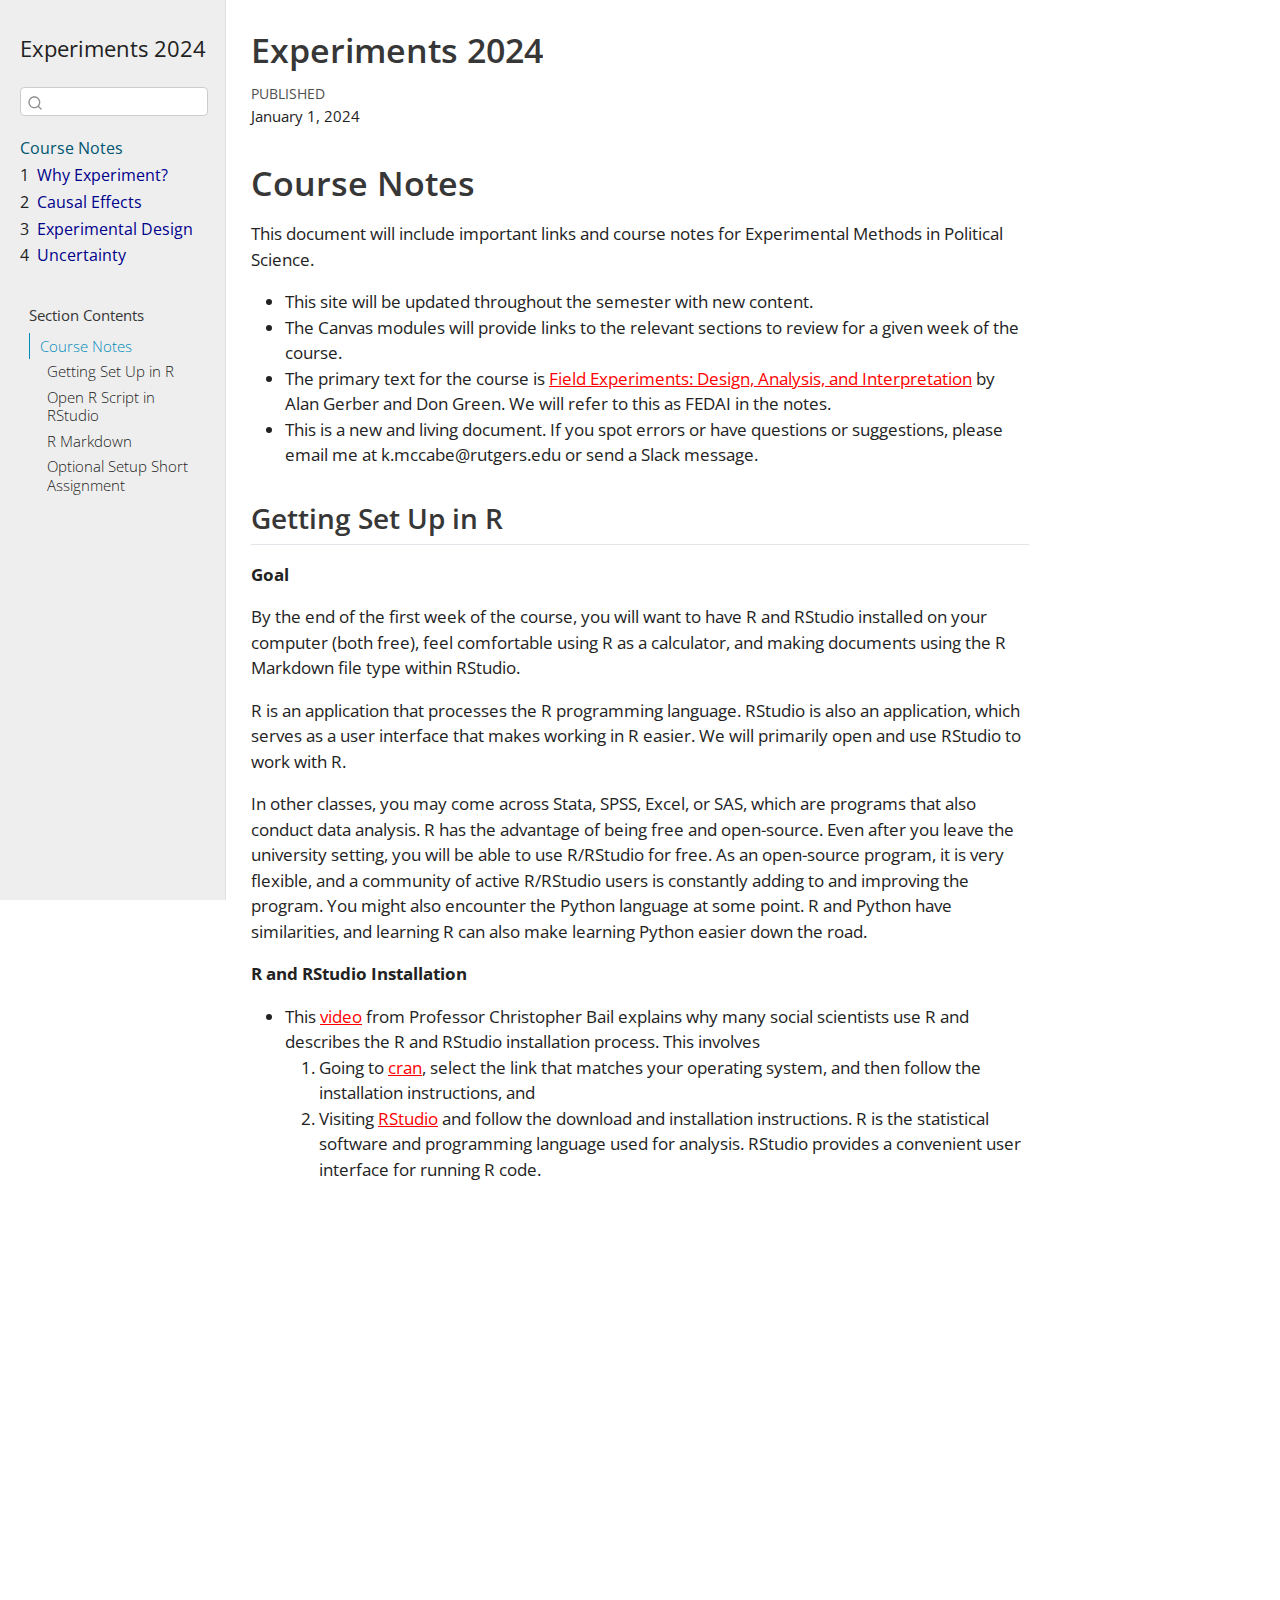
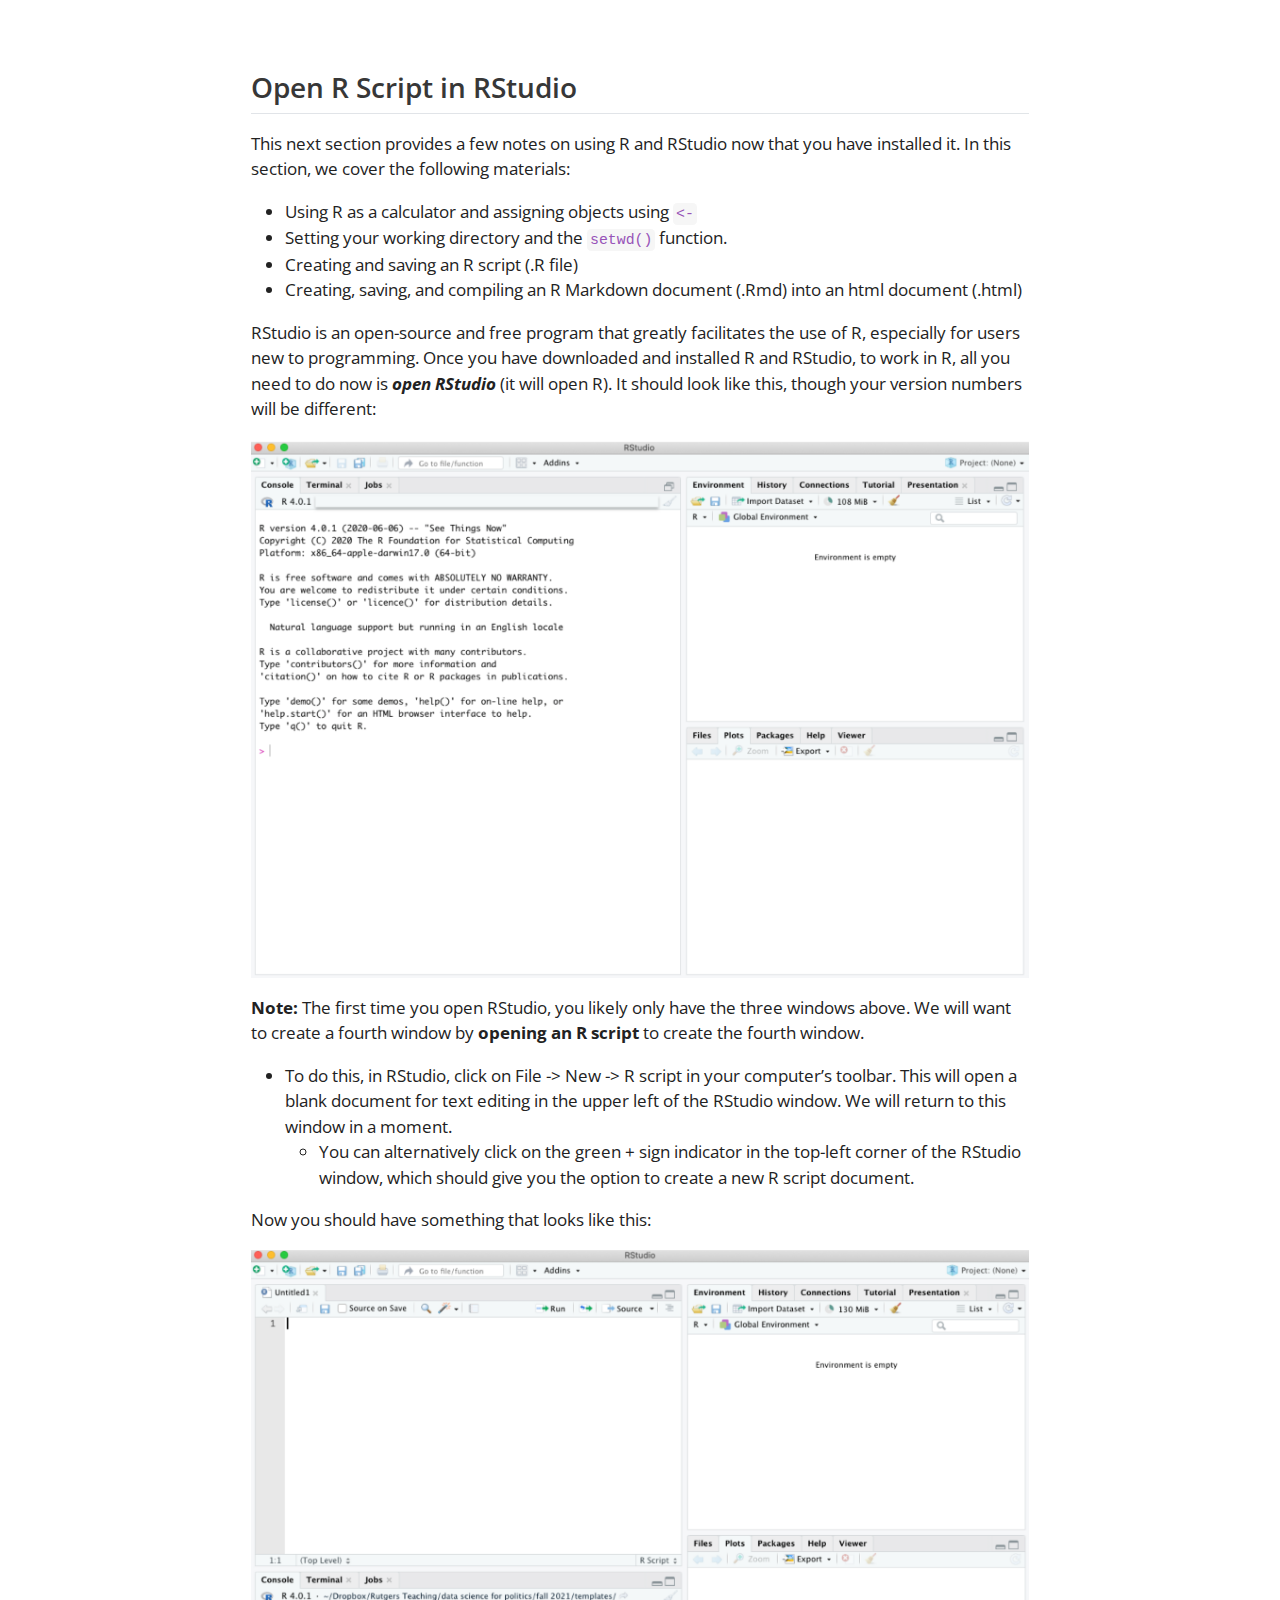
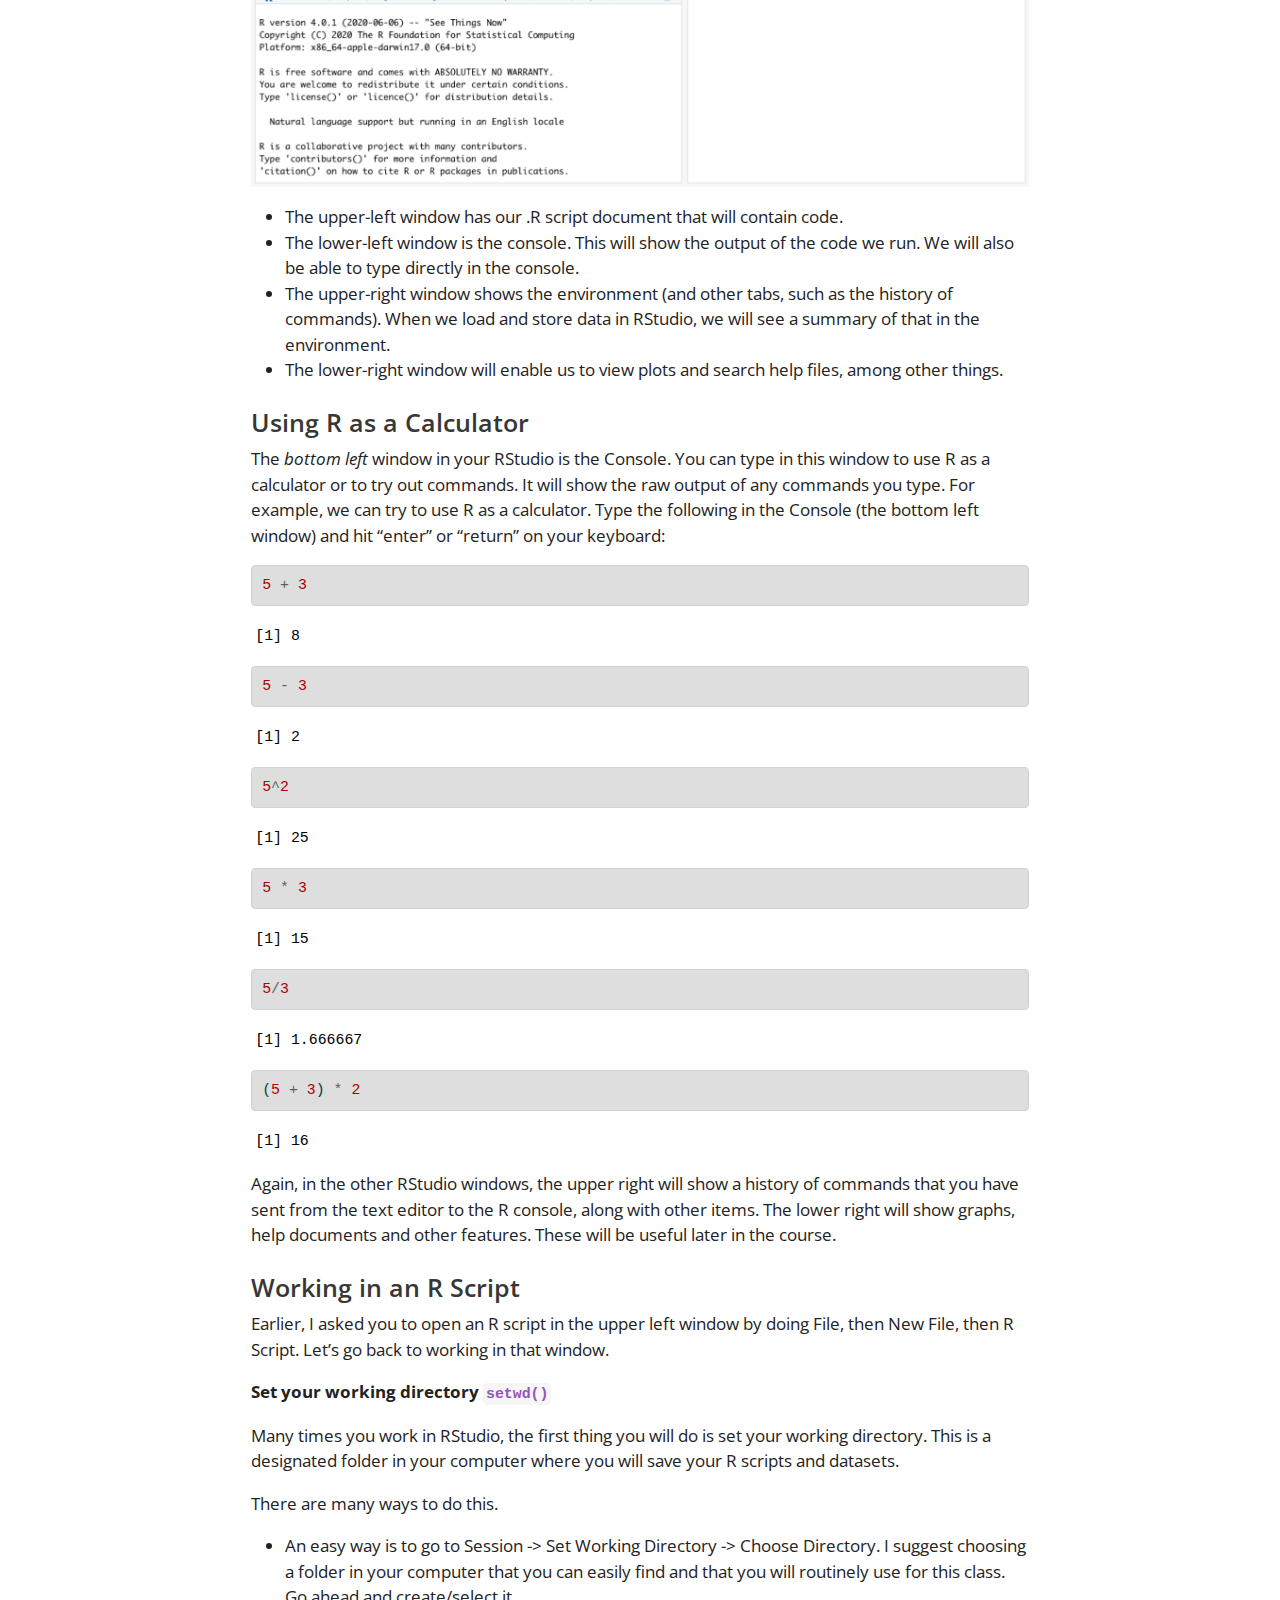
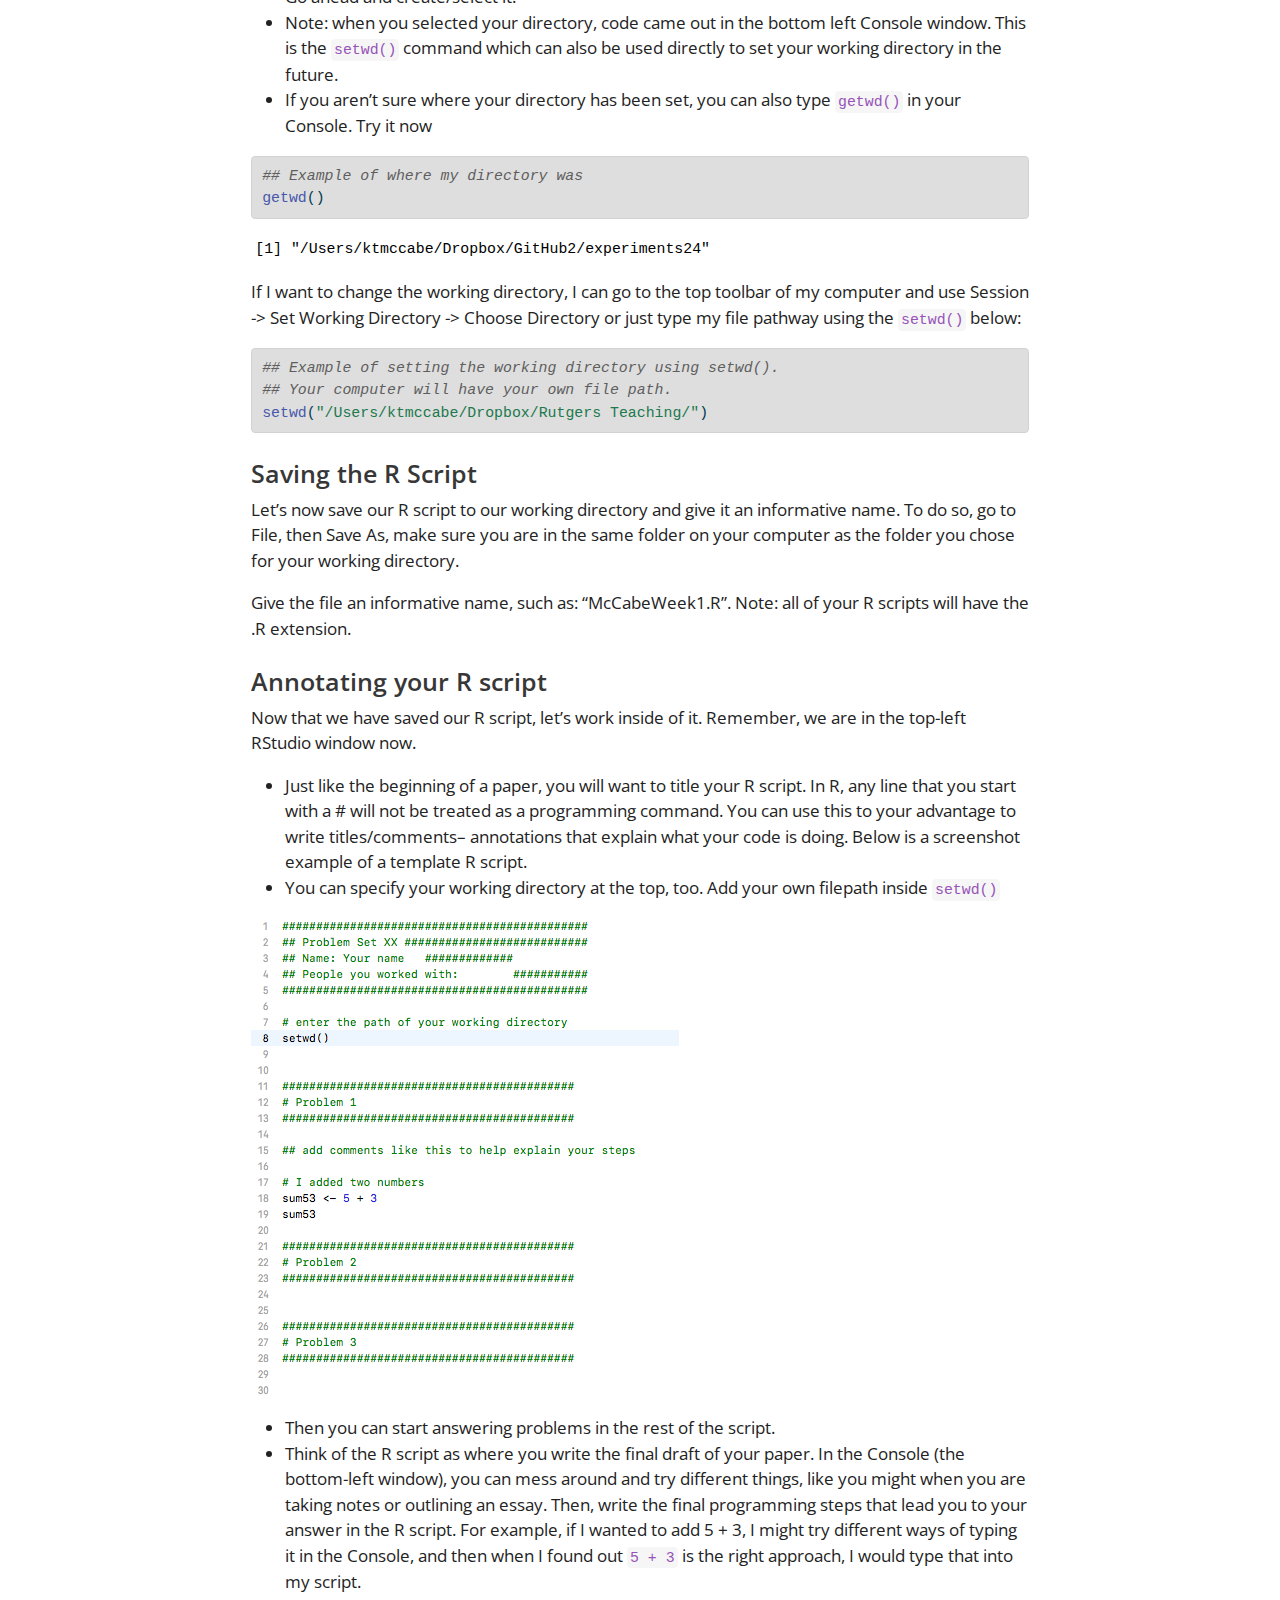
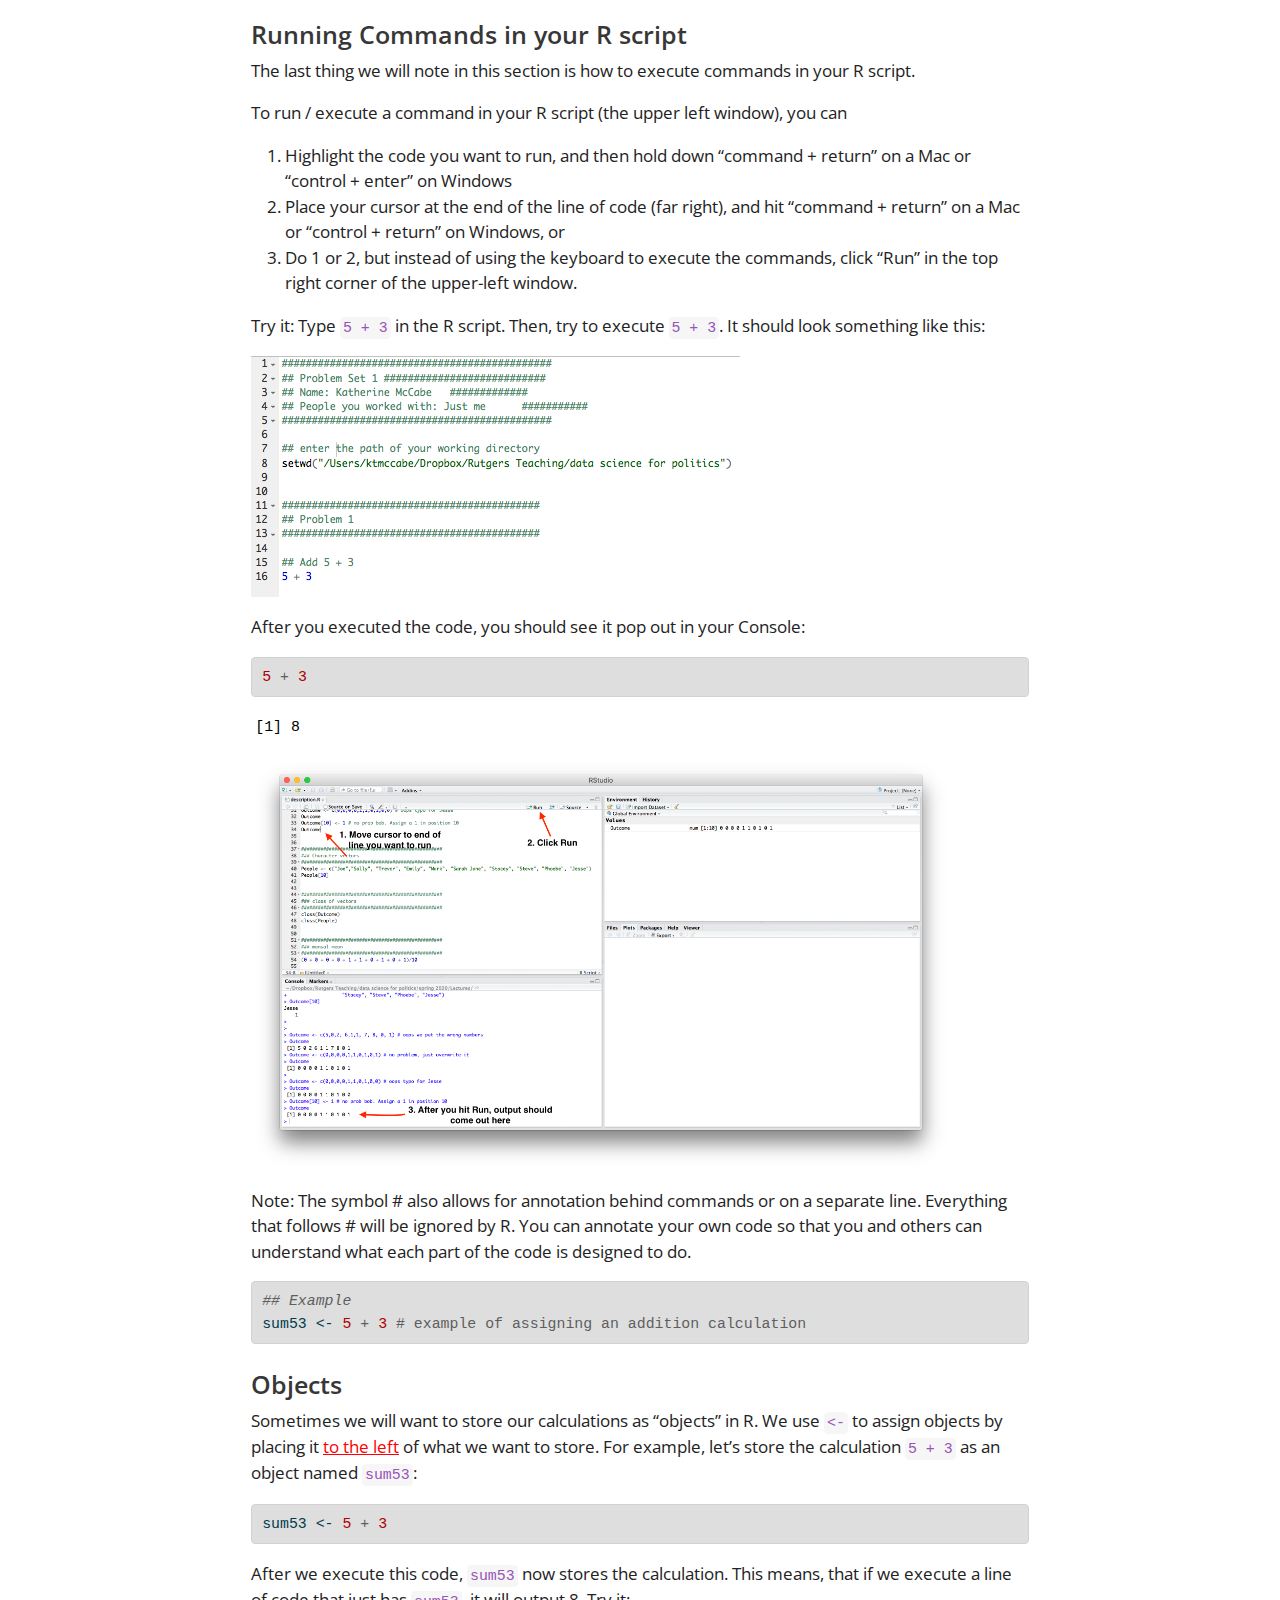
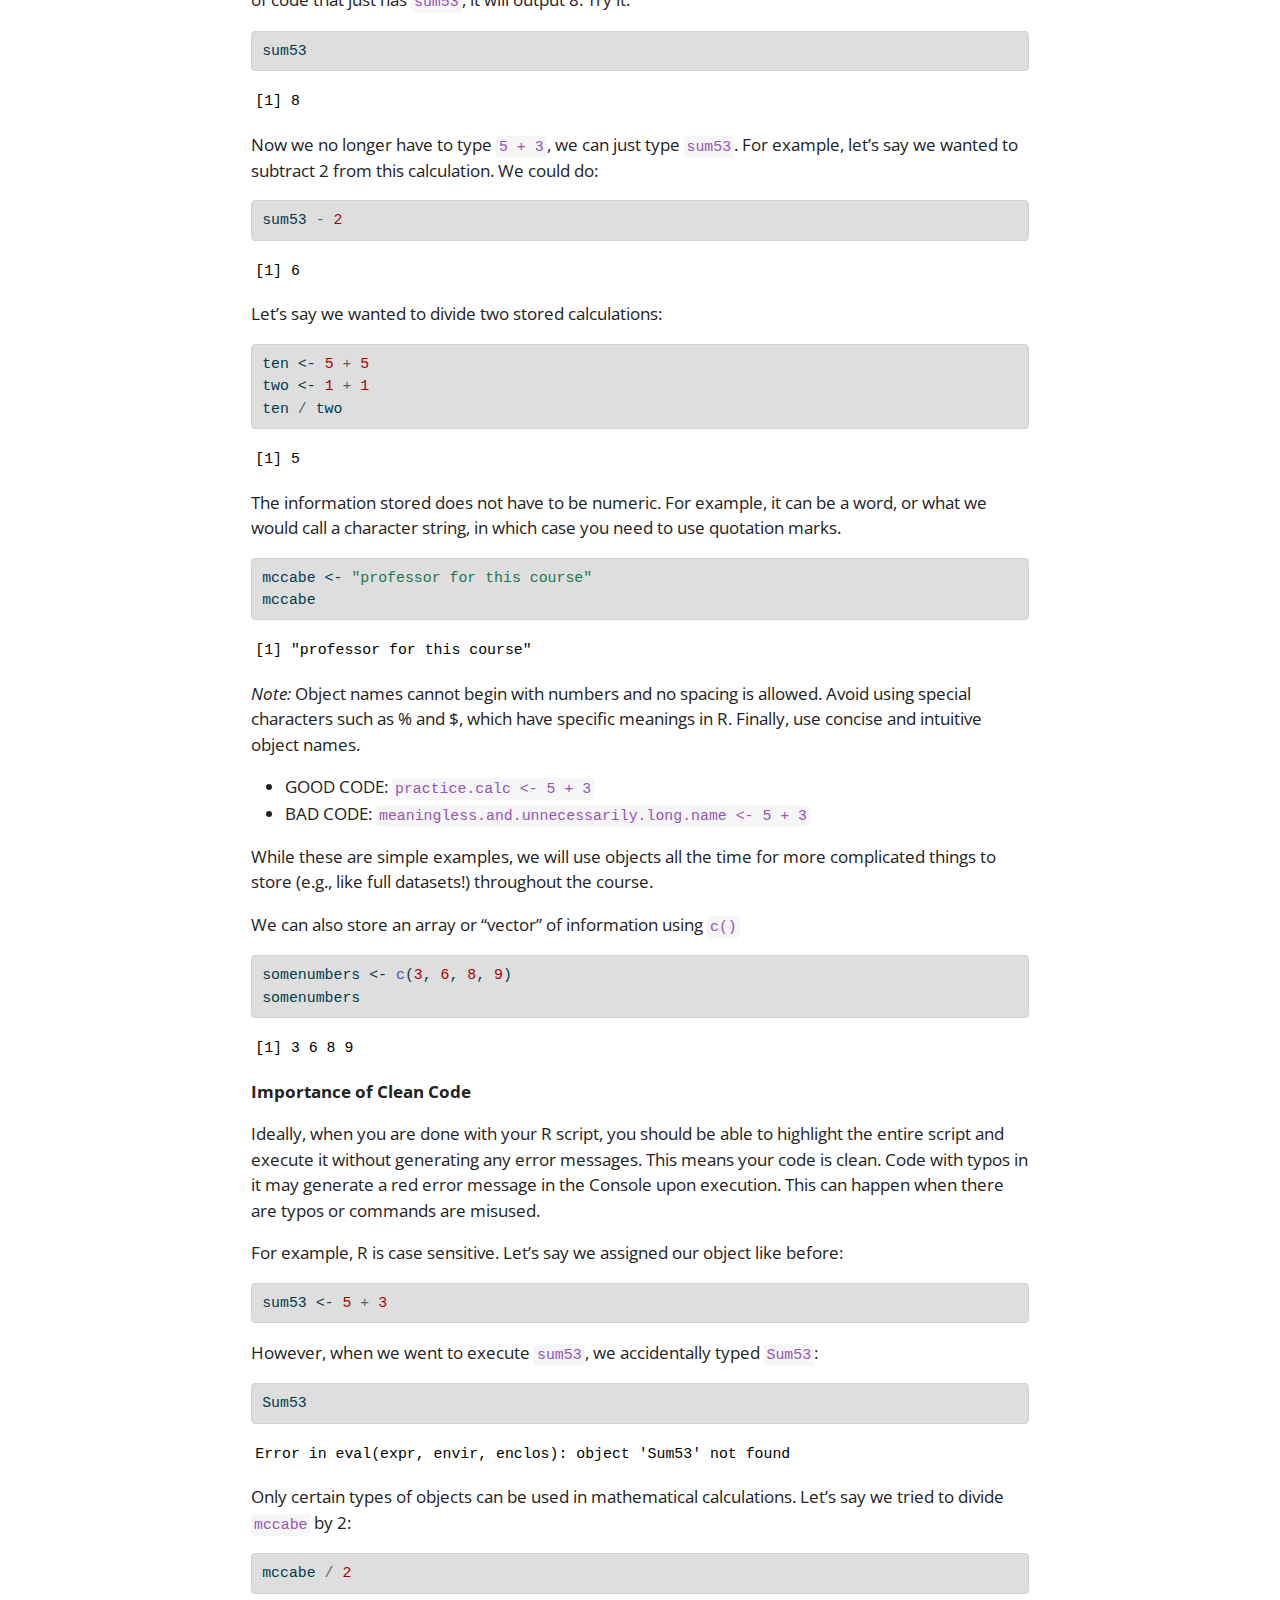
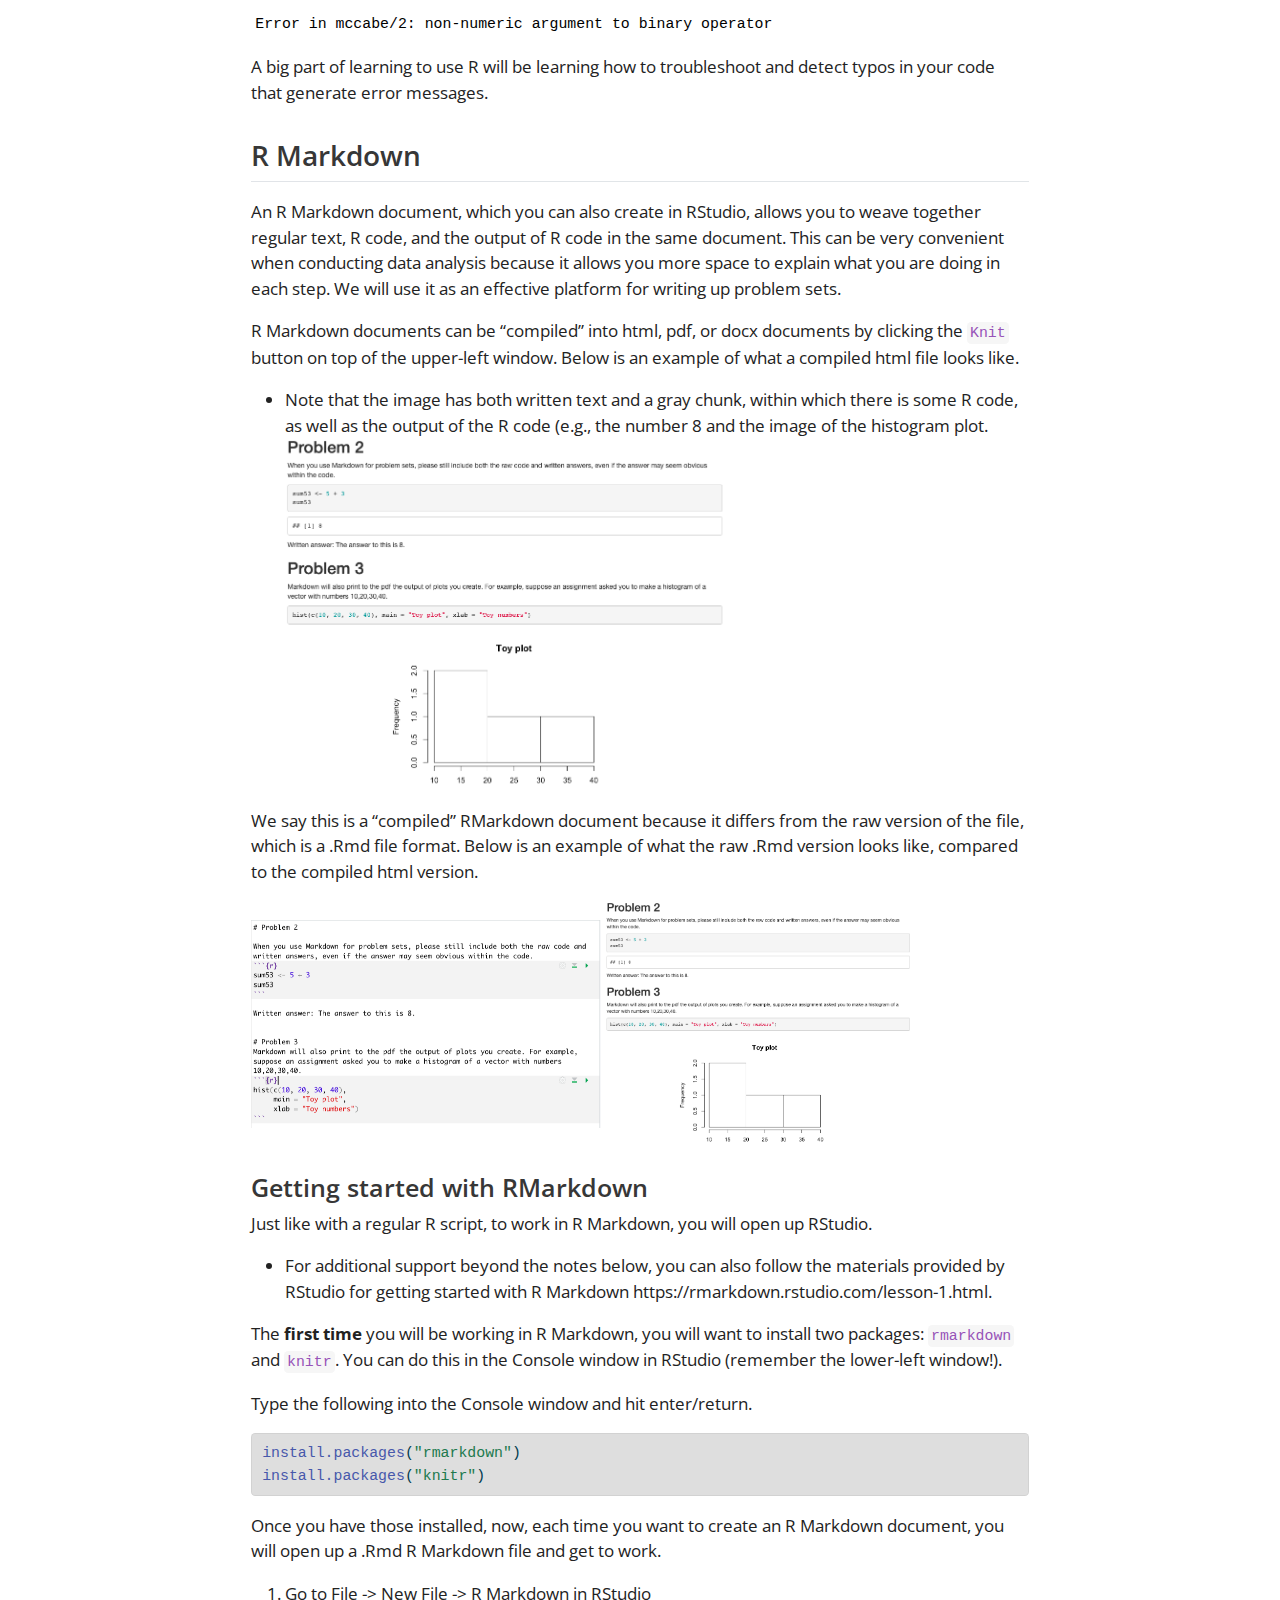
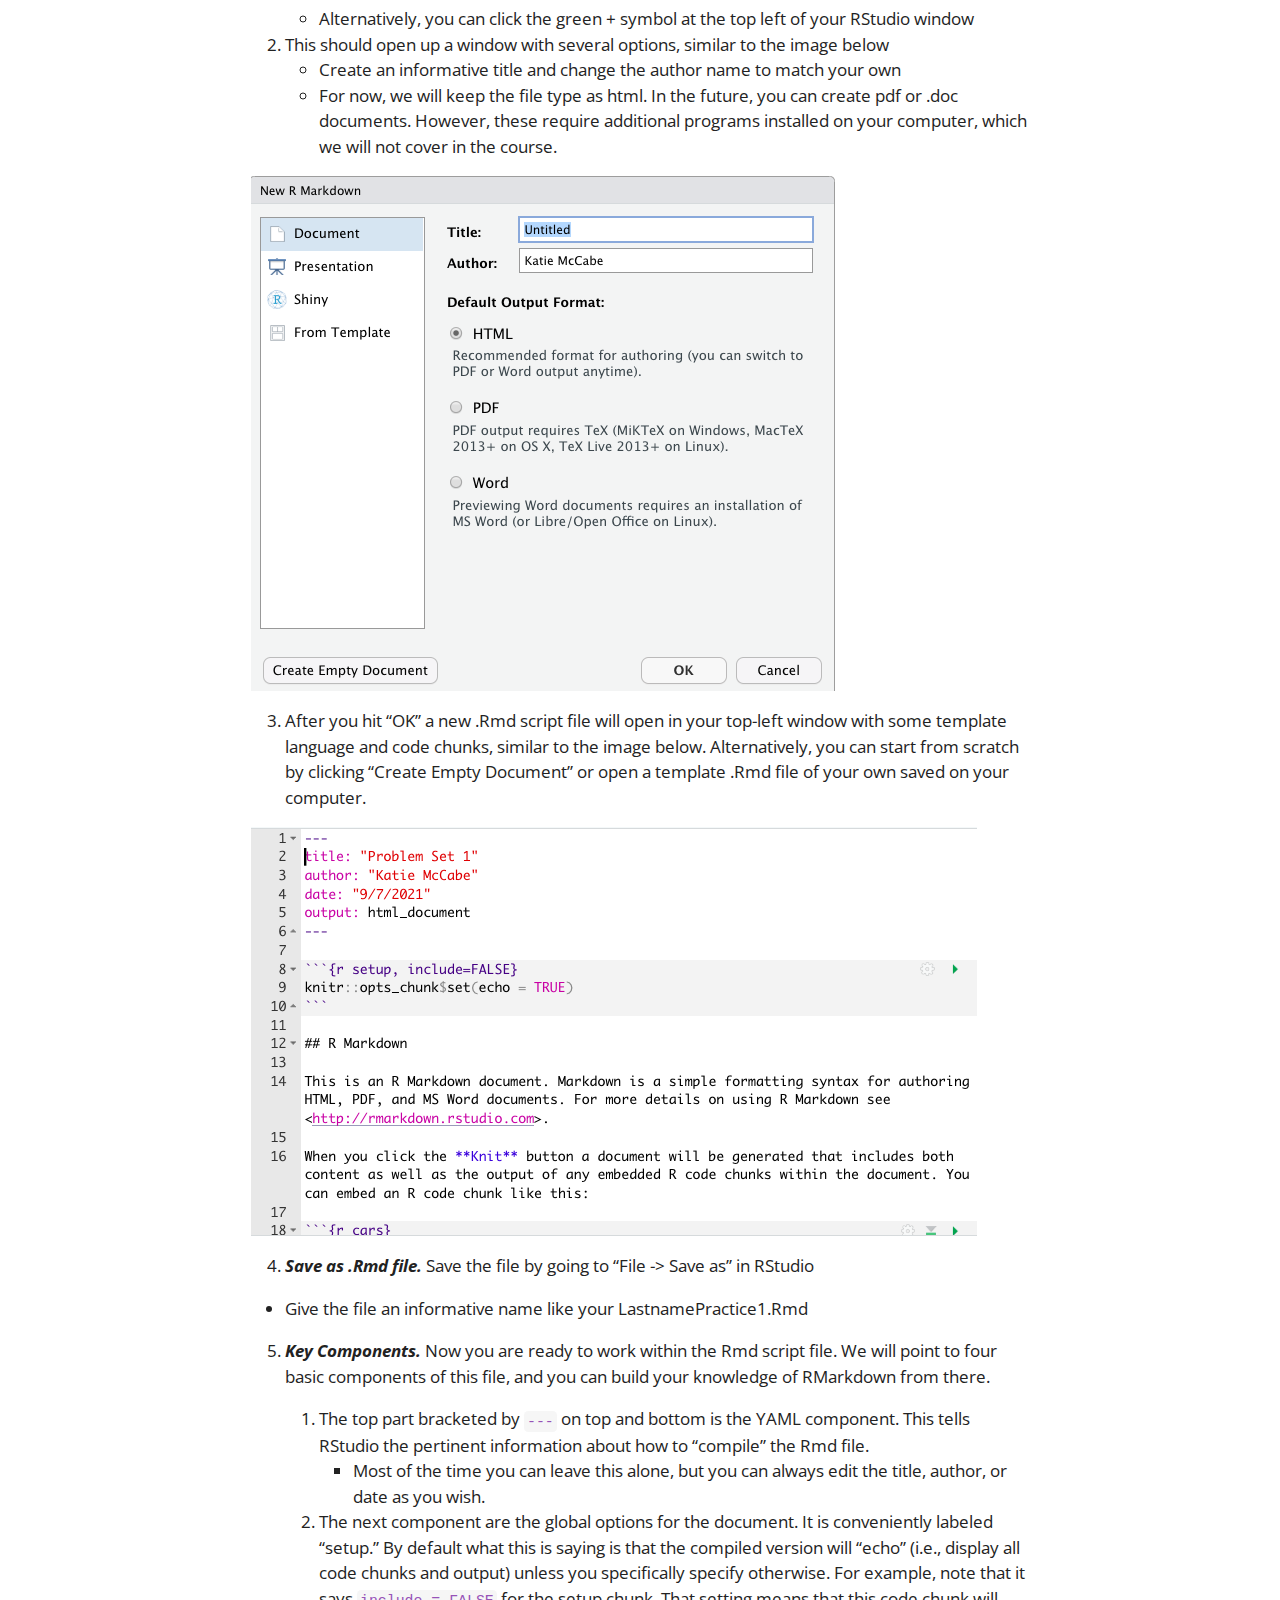
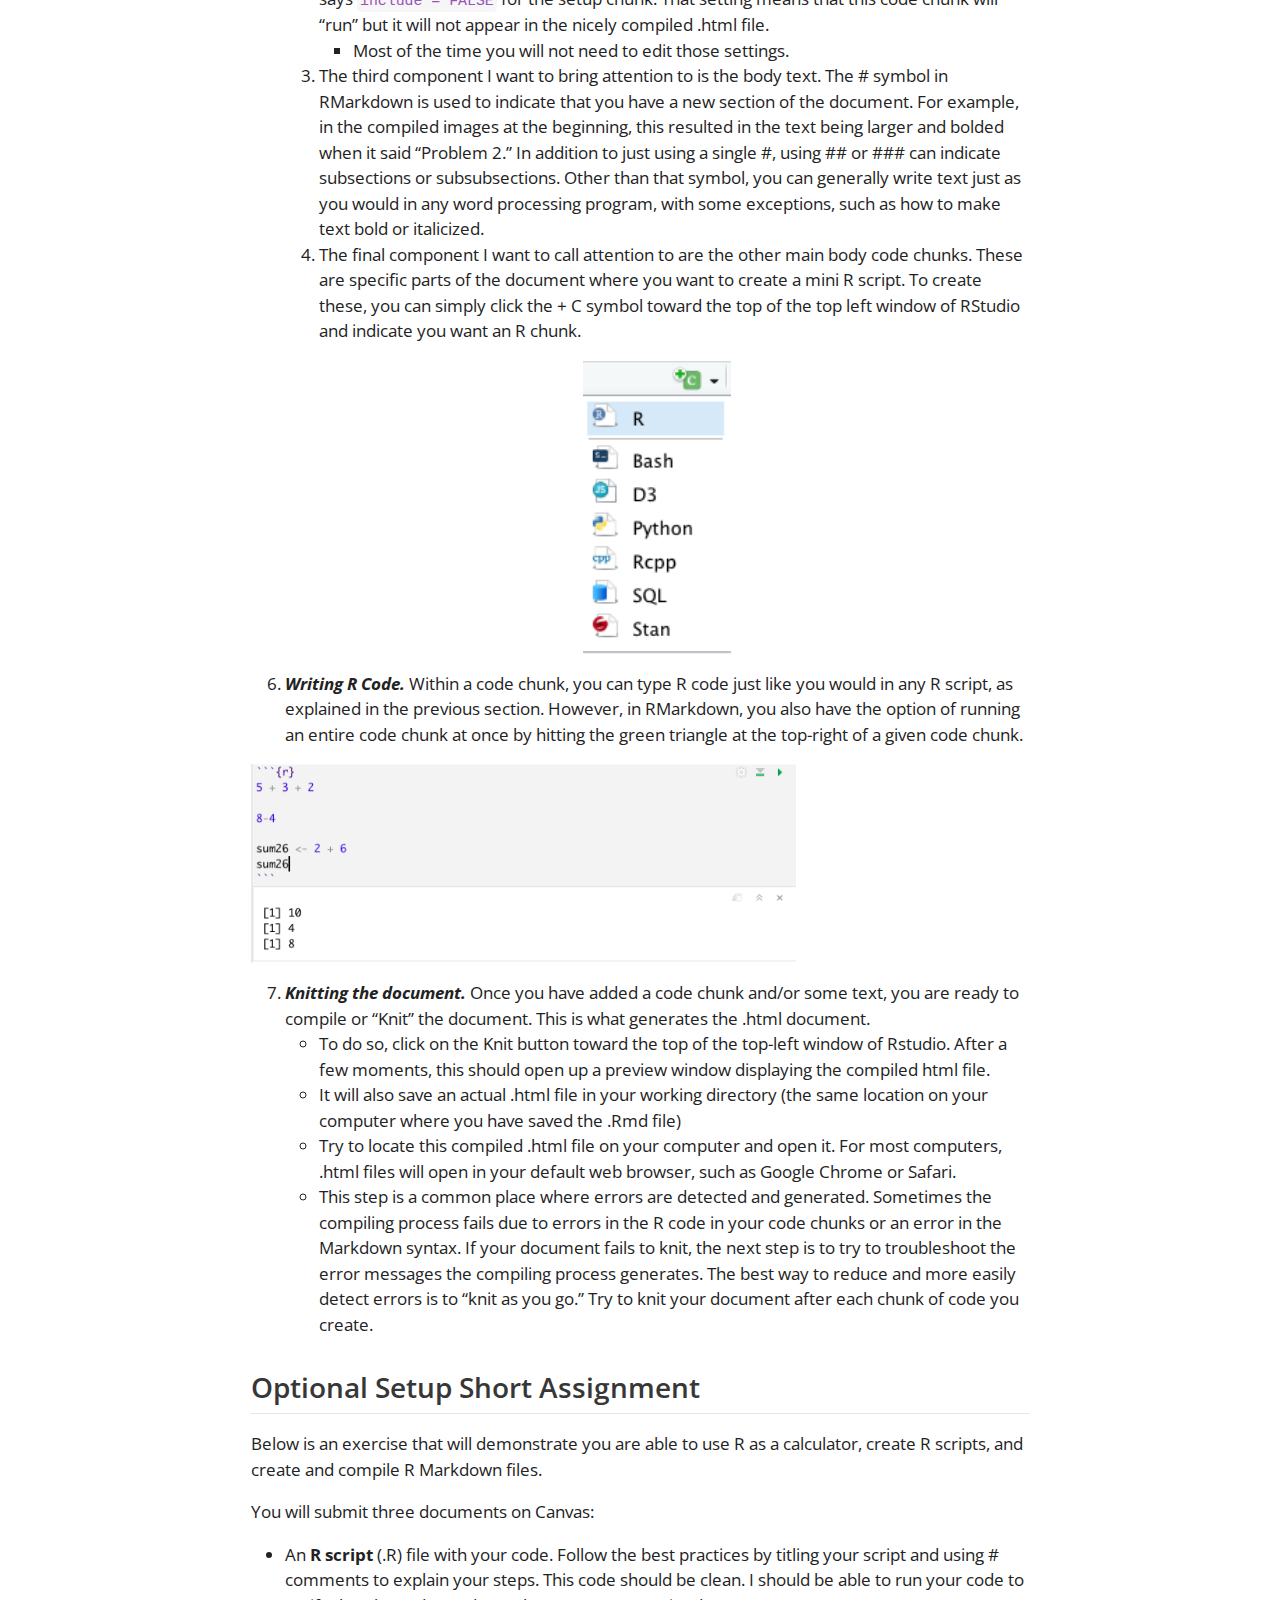
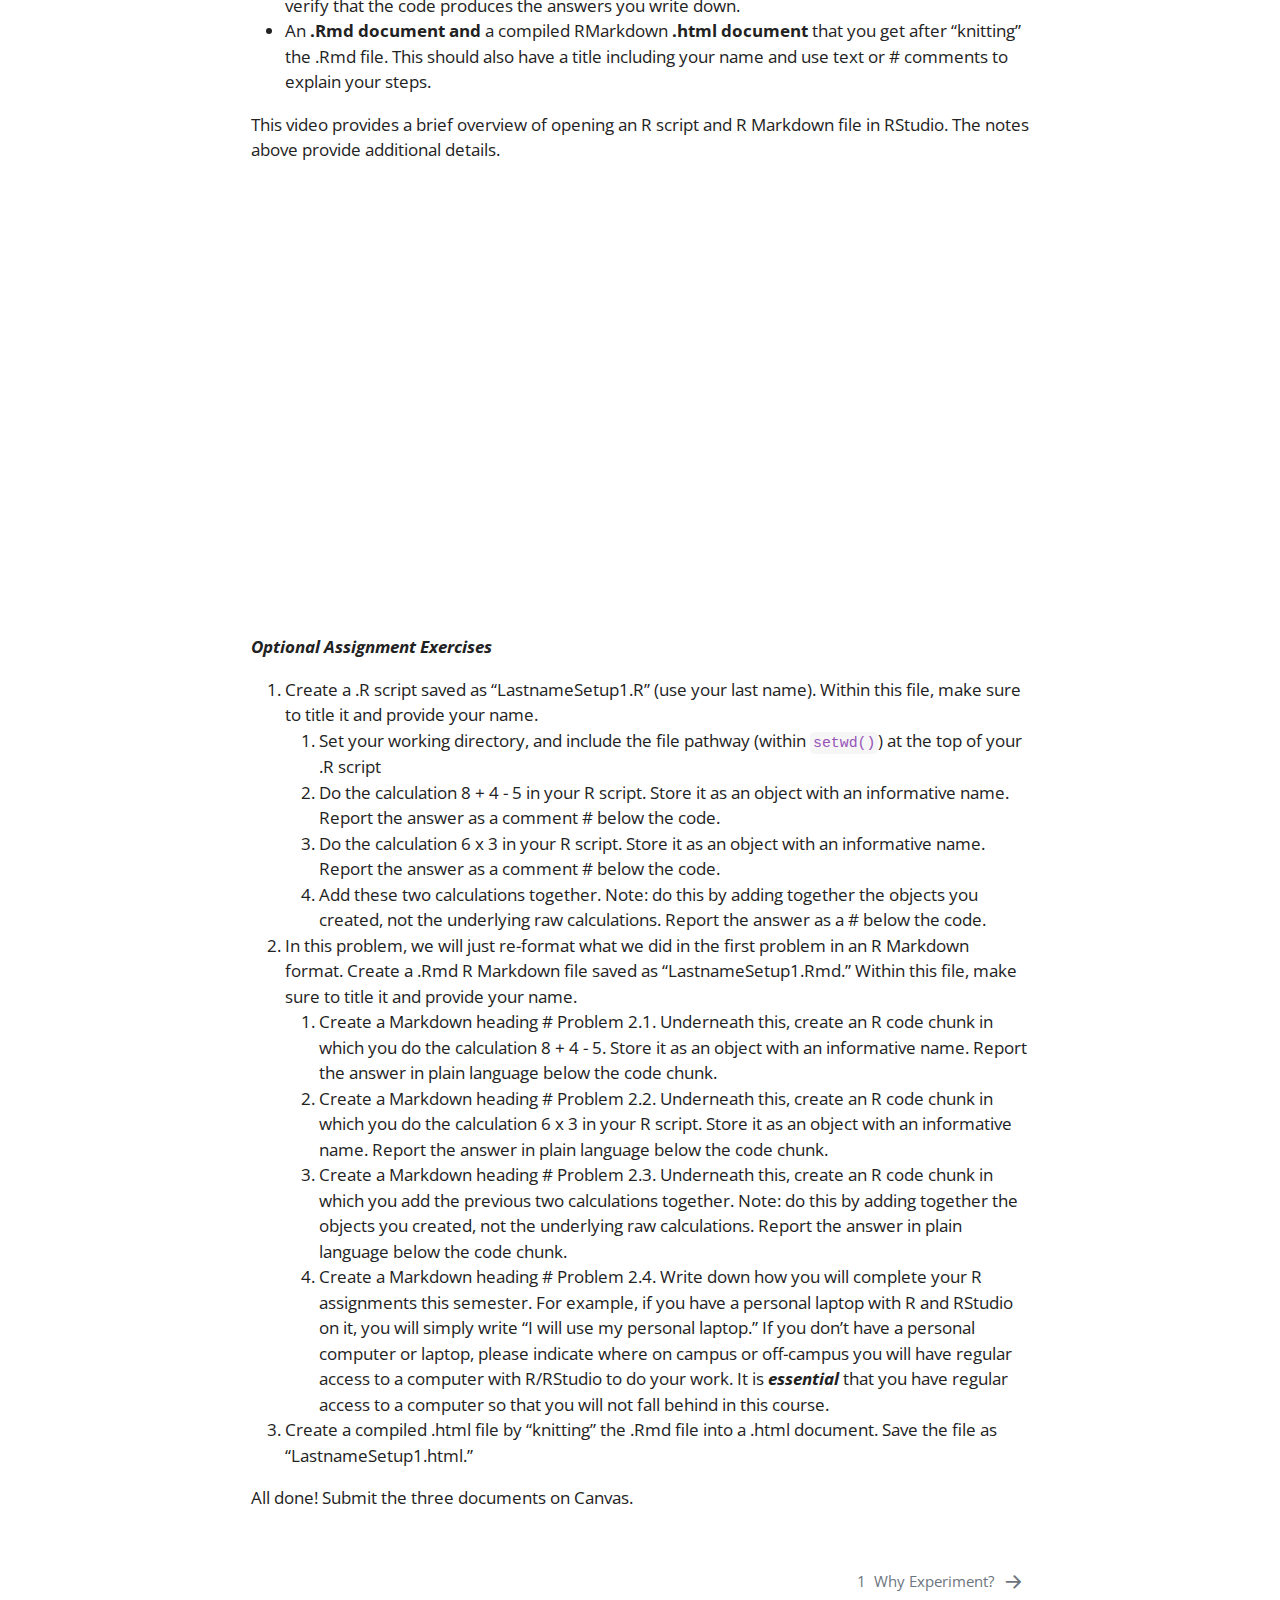
==== docs/index.html @ ae6fbaf4 "add section 4, corrections" ====
<!DOCTYPE html>
<html xmlns="http://www.w3.org/1999/xhtml" lang="en" xml:lang="en"><head>

<meta charset="utf-8">
<meta name="generator" content="quarto-1.3.353">

<meta name="viewport" content="width=device-width, initial-scale=1.0, user-scalable=yes">

<meta name="dcterms.date" content="2024-01-01">

<title>Experiments 2024</title>
<style>
code{white-space: pre-wrap;}
span.smallcaps{font-variant: small-caps;}
div.columns{display: flex; gap: min(4vw, 1.5em);}
div.column{flex: auto; overflow-x: auto;}
div.hanging-indent{margin-left: 1.5em; text-indent: -1.5em;}
ul.task-list{list-style: none;}
ul.task-list li input[type="checkbox"] {
  width: 0.8em;
  margin: 0 0.8em 0.2em -1em; /* quarto-specific, see https://github.com/quarto-dev/quarto-cli/issues/4556 */ 
  vertical-align: middle;
}
/* CSS for syntax highlighting */
pre > code.sourceCode { white-space: pre; position: relative; }
pre > code.sourceCode > span { display: inline-block; line-height: 1.25; }
pre > code.sourceCode > span:empty { height: 1.2em; }
.sourceCode { overflow: visible; }
code.sourceCode > span { color: inherit; text-decoration: inherit; }
div.sourceCode { margin: 1em 0; }
pre.sourceCode { margin: 0; }
@media screen {
div.sourceCode { overflow: auto; }
}
@media print {
pre > code.sourceCode { white-space: pre-wrap; }
pre > code.sourceCode > span { text-indent: -5em; padding-left: 5em; }
}
pre.numberSource code
  { counter-reset: source-line 0; }
pre.numberSource code > span
  { position: relative; left: -4em; counter-increment: source-line; }
pre.numberSource code > span > a:first-child::before
  { content: counter(source-line);
    position: relative; left: -1em; text-align: right; vertical-align: baseline;
    border: none; display: inline-block;
    -webkit-touch-callout: none; -webkit-user-select: none;
    -khtml-user-select: none; -moz-user-select: none;
    -ms-user-select: none; user-select: none;
    padding: 0 4px; width: 4em;
  }
pre.numberSource { margin-left: 3em;  padding-left: 4px; }
div.sourceCode
  {   }
@media screen {
pre > code.sourceCode > span > a:first-child::before { text-decoration: underline; }
}
</style>


<script src="site_libs/quarto-nav/quarto-nav.js"></script>
<script src="site_libs/quarto-nav/headroom.min.js"></script>
<script src="site_libs/clipboard/clipboard.min.js"></script>
<script src="site_libs/quarto-search/autocomplete.umd.js"></script>
<script src="site_libs/quarto-search/fuse.min.js"></script>
<script src="site_libs/quarto-search/quarto-search.js"></script>
<meta name="quarto:offset" content="./">
<link href="./01-Experimentation.html" rel="next">
<script src="site_libs/quarto-html/quarto.js"></script>
<script src="site_libs/quarto-html/popper.min.js"></script>
<script src="site_libs/quarto-html/tippy.umd.min.js"></script>
<script src="site_libs/quarto-html/anchor.min.js"></script>
<link href="site_libs/quarto-html/tippy.css" rel="stylesheet">
<link href="site_libs/quarto-html/quarto-syntax-highlighting.css" rel="stylesheet" id="quarto-text-highlighting-styles">
<script src="site_libs/bootstrap/bootstrap.min.js"></script>
<link href="site_libs/bootstrap/bootstrap-icons.css" rel="stylesheet">
<link href="site_libs/bootstrap/bootstrap.min.css" rel="stylesheet" id="quarto-bootstrap" data-mode="light">
<script id="quarto-search-options" type="application/json">{
  "location": "sidebar",
  "copy-button": false,
  "collapse-after": 3,
  "panel-placement": "start",
  "type": "textbox",
  "limit": 20,
  "language": {
    "search-no-results-text": "No results",
    "search-matching-documents-text": "matching documents",
    "search-copy-link-title": "Copy link to search",
    "search-hide-matches-text": "Hide additional matches",
    "search-more-match-text": "more match in this document",
    "search-more-matches-text": "more matches in this document",
    "search-clear-button-title": "Clear",
    "search-detached-cancel-button-title": "Cancel",
    "search-submit-button-title": "Submit"
  }
}</script>


</head>

<body class="nav-sidebar docked">

<div id="quarto-search-results"></div>
  <header id="quarto-header" class="headroom fixed-top">
  <nav class="quarto-secondary-nav">
    <div class="container-fluid d-flex">
      <button type="button" class="quarto-btn-toggle btn" data-bs-toggle="collapse" data-bs-target="#quarto-sidebar,#quarto-sidebar-glass" aria-controls="quarto-sidebar" aria-expanded="false" aria-label="Toggle sidebar navigation" onclick="if (window.quartoToggleHeadroom) { window.quartoToggleHeadroom(); }">
        <i class="bi bi-layout-text-sidebar-reverse"></i>
      </button>
      <nav class="quarto-page-breadcrumbs" aria-label="breadcrumb"><ol class="breadcrumb"><li class="breadcrumb-item"><a href="./index.html">Course Notes</a></li></ol></nav>
      <a class="flex-grow-1" role="button" data-bs-toggle="collapse" data-bs-target="#quarto-sidebar,#quarto-sidebar-glass" aria-controls="quarto-sidebar" aria-expanded="false" aria-label="Toggle sidebar navigation" onclick="if (window.quartoToggleHeadroom) { window.quartoToggleHeadroom(); }">      
      </a>
      <button type="button" class="btn quarto-search-button" aria-label="Search" onclick="window.quartoOpenSearch();">
        <i class="bi bi-search"></i>
      </button>
    </div>
  </nav>
</header>
<!-- content -->
<div id="quarto-content" class="quarto-container page-columns page-rows-contents page-layout-article">
<!-- sidebar -->
  <nav id="quarto-sidebar" class="sidebar collapse collapse-horizontal sidebar-navigation docked overflow-auto">
    <div class="pt-lg-2 mt-2 text-left sidebar-header">
    <div class="sidebar-title mb-0 py-0">
      <a href="./">Experiments 2024</a> 
    </div>
      </div>
        <div class="mt-2 flex-shrink-0 align-items-center">
        <div class="sidebar-search">
        <div id="quarto-search" class="" title="Search"></div>
        </div>
        </div>
    <div class="sidebar-menu-container"> 
    <ul class="list-unstyled mt-1">
        <li class="sidebar-item">
  <div class="sidebar-item-container"> 
  <a href="./index.html" class="sidebar-item-text sidebar-link active">
 <span class="menu-text">Course Notes</span></a>
  </div>
</li>
        <li class="sidebar-item">
  <div class="sidebar-item-container"> 
  <a href="./01-Experimentation.html" class="sidebar-item-text sidebar-link">
 <span class="menu-text"><span class="chapter-number">1</span>&nbsp; <span class="chapter-title">Why Experiment?</span></span></a>
  </div>
</li>
        <li class="sidebar-item">
  <div class="sidebar-item-container"> 
  <a href="./02-CausalEffects.html" class="sidebar-item-text sidebar-link">
 <span class="menu-text"><span class="chapter-number">2</span>&nbsp; <span class="chapter-title">Causal Effects</span></span></a>
  </div>
</li>
        <li class="sidebar-item">
  <div class="sidebar-item-container"> 
  <a href="./03-ExperimentalDesign.html" class="sidebar-item-text sidebar-link">
 <span class="menu-text"><span class="chapter-number">3</span>&nbsp; <span class="chapter-title">Experimental Design</span></span></a>
  </div>
</li>
        <li class="sidebar-item">
  <div class="sidebar-item-container"> 
  <a href="./04-Uncertainty.html" class="sidebar-item-text sidebar-link">
 <span class="menu-text"><span class="chapter-number">4</span>&nbsp; <span class="chapter-title">Uncertainty</span></span></a>
  </div>
</li>
    </ul>
    </div>
    <nav id="TOC" role="doc-toc" class="toc-active">
    <h2 id="toc-title">Section Contents</h2>
   
  <ul>
  <li><a href="#course-notes" id="toc-course-notes" class="nav-link active" data-scroll-target="#course-notes">Course Notes</a>
  <ul>
  <li><a href="#getting-set-up-in-r" id="toc-getting-set-up-in-r" class="nav-link" data-scroll-target="#getting-set-up-in-r">Getting Set Up in R</a></li>
  <li><a href="#open-r-script-in-rstudio" id="toc-open-r-script-in-rstudio" class="nav-link" data-scroll-target="#open-r-script-in-rstudio">Open R Script in RStudio</a>
  <ul class="collapse">
  <li><a href="#using-r-as-a-calculator" id="toc-using-r-as-a-calculator" class="nav-link" data-scroll-target="#using-r-as-a-calculator">Using R as a Calculator</a></li>
  <li><a href="#working-in-an-r-script" id="toc-working-in-an-r-script" class="nav-link" data-scroll-target="#working-in-an-r-script">Working in an R Script</a></li>
  <li><a href="#saving-the-r-script" id="toc-saving-the-r-script" class="nav-link" data-scroll-target="#saving-the-r-script">Saving the R Script</a></li>
  <li><a href="#annotating-your-r-script" id="toc-annotating-your-r-script" class="nav-link" data-scroll-target="#annotating-your-r-script">Annotating your R script</a></li>
  <li><a href="#running-commands-in-your-r-script" id="toc-running-commands-in-your-r-script" class="nav-link" data-scroll-target="#running-commands-in-your-r-script">Running Commands in your R script</a></li>
  <li><a href="#objects" id="toc-objects" class="nav-link" data-scroll-target="#objects">Objects</a></li>
  </ul></li>
  <li><a href="#r-markdown" id="toc-r-markdown" class="nav-link" data-scroll-target="#r-markdown">R Markdown</a>
  <ul class="collapse">
  <li><a href="#getting-started-with-rmarkdown" id="toc-getting-started-with-rmarkdown" class="nav-link" data-scroll-target="#getting-started-with-rmarkdown">Getting started with RMarkdown</a></li>
  </ul></li>
  <li><a href="#optional-setup-short-assignment" id="toc-optional-setup-short-assignment" class="nav-link" data-scroll-target="#optional-setup-short-assignment">Optional Setup Short Assignment</a></li>
  </ul></li>
  </ul>
</nav>
</nav>
<div id="quarto-sidebar-glass" data-bs-toggle="collapse" data-bs-target="#quarto-sidebar,#quarto-sidebar-glass"></div>
<!-- margin-sidebar -->
    <div id="quarto-margin-sidebar" class="sidebar margin-sidebar">
    </div>
<!-- main -->
<main class="content" id="quarto-document-content">

<header id="title-block-header" class="quarto-title-block default">
<div class="quarto-title">
<h1 class="title">Experiments 2024</h1>
</div>



<div class="quarto-title-meta">

    
    <div>
    <div class="quarto-title-meta-heading">Published</div>
    <div class="quarto-title-meta-contents">
      <p class="date">January 1, 2024</p>
    </div>
  </div>
  
    
  </div>
  

</header>

<section id="course-notes" class="level1 unnumbered">
<h1 class="unnumbered">Course Notes</h1>
<p>This document will include important links and course notes for Experimental Methods in Political Science.</p>
<ul>
<li>This site will be updated throughout the semester with new content.</li>
<li>The Canvas modules will provide links to the relevant sections to review for a given week of the course.</li>
<li>The primary text for the course is <a href="https://wwnorton.com/books/9780393979954">Field Experiments: Design, Analysis, and Interpretation</a> by Alan Gerber and Don Green. We will refer to this as FEDAI in the notes.</li>
<li>This is a new and living document. If you spot errors or have questions or suggestions, please email me at k.mccabe@rutgers.edu or send a Slack message.</li>
</ul>
<!-- If you need PDF output, uncomment bookdown::pdf_book above in YAML. You will need a LaTeX installation, e.g., https://yihui.name/tinytex/ -->
<!-- Instructions: https://ontheline.trincoll.edu/bookdown.html -->
<section id="getting-set-up-in-r" class="level2 unnumbered">
<h2 class="unnumbered anchored" data-anchor-id="getting-set-up-in-r">Getting Set Up in R</h2>
<p><strong>Goal</strong></p>
<p>By the end of the first week of the course, you will want to have R and RStudio installed on your computer (both free), feel comfortable using R as a calculator, and making documents using the R Markdown file type within RStudio.</p>
<p>R is an application that processes the R programming language. RStudio is also an application, which serves as a user interface that makes working in R easier. We will primarily open and use RStudio to work with R.</p>
<p>In other classes, you may come across Stata, SPSS, Excel, or SAS, which are programs that also conduct data analysis. R has the advantage of being free and open-source. Even after you leave the university setting, you will be able to use R/RStudio for free. As an open-source program, it is very flexible, and a community of active R/RStudio users is constantly adding to and improving the program. You might also encounter the Python language at some point. R and Python have similarities, and learning R can also make learning Python easier down the road.</p>
<p><strong>R and RStudio Installation</strong></p>
<ul>
<li>This <a href="http://www.youtube.com/embed/ulIv0NiVTs4?rel=0">video</a> from Professor Christopher Bail explains why many social scientists use R and describes the R and RStudio installation process. This involves
<ol type="1">
<li>Going to <a href="https://cran.r-project.org/">cran</a>, select the link that matches your operating system, and then follow the installation instructions, and</li>
<li>Visiting <a href="http://www.rstudio.com/">RStudio</a> and follow the download and installation instructions. R is the statistical software and programming language used for analysis. RStudio provides a convenient user interface for running R code.</li>
</ol></li>
</ul>
<div class="quarto-video ratio ratio-16x9"><iframe data-external="1" src="https://www.youtube.com/embed/ulIv0NiVTs4" title="" frameborder="0" allow="accelerometer; autoplay; clipboard-write; encrypted-media; gyroscope; picture-in-picture" allowfullscreen=""></iframe></div>
</section>
<section id="open-r-script-in-rstudio" class="level2 unnumbered">
<h2 class="unnumbered anchored" data-anchor-id="open-r-script-in-rstudio">Open R Script in RStudio</h2>
<p>This next section provides a few notes on using R and RStudio now that you have installed it. In this section, we cover the following materials:</p>
<ul>
<li>Using R as a calculator and assigning objects using <code>&lt;-</code></li>
<li>Setting your working directory and the <code>setwd()</code> function.</li>
<li>Creating and saving an R script (.R file)</li>
<li>Creating, saving, and compiling an R Markdown document (.Rmd) into an html document (.html)</li>
</ul>
<p>RStudio is an open-source and free program that greatly facilitates the use of R, especially for users new to programming. Once you have downloaded and installed R and RStudio, to work in R, all you need to do now is <strong><em>open RStudio</em></strong> (it will open R). It should look like this, though your version numbers will be different:</p>
<p><img src="images/rconsole1.png" class="img-fluid"></p>
<p><strong>Note:</strong> The first time you open RStudio, you likely only have the three windows above. We will want to create a fourth window by <strong>opening an R script</strong> to create the fourth window.</p>
<ul>
<li>To do this, in RStudio, click on File -&gt; New -&gt; R script in your computer’s toolbar. This will open a blank document for text editing in the upper left of the RStudio window. We will return to this window in a moment.
<ul>
<li>You can alternatively click on the green + sign indicator in the top-left corner of the RStudio window, which should give you the option to create a new R script document.</li>
</ul></li>
</ul>
<p>Now you should have something that looks like this:</p>
<p><img src="images/rconsole2.png" class="img-fluid"></p>
<ul>
<li>The upper-left window has our .R script document that will contain code.</li>
<li>The lower-left window is the console. This will show the output of the code we run. We will also be able to type directly in the console.</li>
<li>The upper-right window shows the environment (and other tabs, such as the history of commands). When we load and store data in RStudio, we will see a summary of that in the environment.</li>
<li>The lower-right window will enable us to view plots and search help files, among other things.</li>
</ul>
<section id="using-r-as-a-calculator" class="level3">
<h3 class="anchored" data-anchor-id="using-r-as-a-calculator">Using R as a Calculator</h3>
<p>The <em>bottom left</em> window in your RStudio is the Console. You can type in this window to use R as a calculator or to try out commands. It will show the raw output of any commands you type. For example, we can try to use R as a calculator. Type the following in the Console (the bottom left window) and hit “enter” or “return” on your keyboard:</p>
<div class="cell">
<div class="sourceCode cell-code" id="cb1"><pre class="sourceCode r code-with-copy"><code class="sourceCode r"><span id="cb1-1"><a href="#cb1-1" aria-hidden="true" tabindex="-1"></a><span class="dv">5</span> <span class="sc">+</span> <span class="dv">3</span></span></code><button title="Copy to Clipboard" class="code-copy-button"><i class="bi"></i></button></pre></div>
<div class="cell-output cell-output-stdout">
<pre><code>[1] 8</code></pre>
</div>
<div class="sourceCode cell-code" id="cb3"><pre class="sourceCode r code-with-copy"><code class="sourceCode r"><span id="cb3-1"><a href="#cb3-1" aria-hidden="true" tabindex="-1"></a><span class="dv">5</span> <span class="sc">-</span> <span class="dv">3</span></span></code><button title="Copy to Clipboard" class="code-copy-button"><i class="bi"></i></button></pre></div>
<div class="cell-output cell-output-stdout">
<pre><code>[1] 2</code></pre>
</div>
<div class="sourceCode cell-code" id="cb5"><pre class="sourceCode r code-with-copy"><code class="sourceCode r"><span id="cb5-1"><a href="#cb5-1" aria-hidden="true" tabindex="-1"></a><span class="dv">5</span><span class="sc">^</span><span class="dv">2</span></span></code><button title="Copy to Clipboard" class="code-copy-button"><i class="bi"></i></button></pre></div>
<div class="cell-output cell-output-stdout">
<pre><code>[1] 25</code></pre>
</div>
<div class="sourceCode cell-code" id="cb7"><pre class="sourceCode r code-with-copy"><code class="sourceCode r"><span id="cb7-1"><a href="#cb7-1" aria-hidden="true" tabindex="-1"></a><span class="dv">5</span> <span class="sc">*</span> <span class="dv">3</span></span></code><button title="Copy to Clipboard" class="code-copy-button"><i class="bi"></i></button></pre></div>
<div class="cell-output cell-output-stdout">
<pre><code>[1] 15</code></pre>
</div>
<div class="sourceCode cell-code" id="cb9"><pre class="sourceCode r code-with-copy"><code class="sourceCode r"><span id="cb9-1"><a href="#cb9-1" aria-hidden="true" tabindex="-1"></a><span class="dv">5</span><span class="sc">/</span><span class="dv">3</span></span></code><button title="Copy to Clipboard" class="code-copy-button"><i class="bi"></i></button></pre></div>
<div class="cell-output cell-output-stdout">
<pre><code>[1] 1.666667</code></pre>
</div>
<div class="sourceCode cell-code" id="cb11"><pre class="sourceCode r code-with-copy"><code class="sourceCode r"><span id="cb11-1"><a href="#cb11-1" aria-hidden="true" tabindex="-1"></a>(<span class="dv">5</span> <span class="sc">+</span> <span class="dv">3</span>) <span class="sc">*</span> <span class="dv">2</span></span></code><button title="Copy to Clipboard" class="code-copy-button"><i class="bi"></i></button></pre></div>
<div class="cell-output cell-output-stdout">
<pre><code>[1] 16</code></pre>
</div>
</div>
<p>Again, in the other RStudio windows, the upper right will show a history of commands that you have sent from the text editor to the R console, along with other items. The lower right will show graphs, help documents and other features. These will be useful later in the course.</p>
</section>
<section id="working-in-an-r-script" class="level3">
<h3 class="anchored" data-anchor-id="working-in-an-r-script">Working in an R Script</h3>
<p>Earlier, I asked you to open an R script in the upper left window by doing File, then New File, then R Script. Let’s go back to working in that window.</p>
<p><strong>Set your working directory <code>setwd()</code></strong></p>
<p>Many times you work in RStudio, the first thing you will do is set your working directory. This is a designated folder in your computer where you will save your R scripts and datasets.</p>
<p>There are many ways to do this.</p>
<ul>
<li>An easy way is to go to Session -&gt; Set Working Directory -&gt; Choose Directory. I suggest choosing a folder in your computer that you can easily find and that you will routinely use for this class. Go ahead and create/select it.</li>
<li>Note: when you selected your directory, code came out in the bottom left Console window. This is the <code>setwd()</code> command which can also be used directly to set your working directory in the future.</li>
<li>If you aren’t sure where your directory has been set, you can also type <code>getwd()</code> in your Console. Try it now</li>
</ul>
<div class="cell">
<div class="sourceCode cell-code" id="cb13"><pre class="sourceCode r code-with-copy"><code class="sourceCode r"><span id="cb13-1"><a href="#cb13-1" aria-hidden="true" tabindex="-1"></a><span class="do">## Example of where my directory was</span></span>
<span id="cb13-2"><a href="#cb13-2" aria-hidden="true" tabindex="-1"></a><span class="fu">getwd</span>()</span></code><button title="Copy to Clipboard" class="code-copy-button"><i class="bi"></i></button></pre></div>
<div class="cell-output cell-output-stdout">
<pre><code>[1] "/Users/ktmccabe/Dropbox/GitHub2/experiments24"</code></pre>
</div>
</div>
<p>If I want to change the working directory, I can go to the top toolbar of my computer and use Session -&gt; Set Working Directory -&gt; Choose Directory or just type my file pathway using the <code>setwd()</code> below:</p>
<div class="cell">
<div class="sourceCode cell-code" id="cb15"><pre class="sourceCode r code-with-copy"><code class="sourceCode r"><span id="cb15-1"><a href="#cb15-1" aria-hidden="true" tabindex="-1"></a><span class="do">## Example of setting the working directory using setwd().</span></span>
<span id="cb15-2"><a href="#cb15-2" aria-hidden="true" tabindex="-1"></a><span class="do">## Your computer will have your own file path.</span></span>
<span id="cb15-3"><a href="#cb15-3" aria-hidden="true" tabindex="-1"></a><span class="fu">setwd</span>(<span class="st">"/Users/ktmccabe/Dropbox/Rutgers Teaching/"</span>)</span></code><button title="Copy to Clipboard" class="code-copy-button"><i class="bi"></i></button></pre></div>
</div>
</section>
<section id="saving-the-r-script" class="level3">
<h3 class="anchored" data-anchor-id="saving-the-r-script">Saving the R Script</h3>
<p>Let’s now save our R script to our working directory and give it an informative name. To do so, go to File, then Save As, make sure you are in the same folder on your computer as the folder you chose for your working directory.</p>
<p>Give the file an informative name, such as: “McCabeWeek1.R”. Note: all of your R scripts will have the .R extension.</p>
</section>
<section id="annotating-your-r-script" class="level3">
<h3 class="anchored" data-anchor-id="annotating-your-r-script">Annotating your R script</h3>
<p>Now that we have saved our R script, let’s work inside of it. Remember, we are in the top-left RStudio window now.</p>
<ul>
<li>Just like the beginning of a paper, you will want to title your R script. In R, any line that you start with a # will not be treated as a programming command. You can use this to your advantage to write titles/comments– annotations that explain what your code is doing. Below is a screenshot example of a template R script.</li>
<li>You can specify your working directory at the top, too. Add your own filepath inside <code>setwd()</code></li>
</ul>
<p><img src="images/templateR.png" class="img-fluid"></p>
<ul>
<li>Then you can start answering problems in the rest of the script.</li>
<li>Think of the R script as where you write the final draft of your paper. In the Console (the bottom-left window), you can mess around and try different things, like you might when you are taking notes or outlining an essay. Then, write the final programming steps that lead you to your answer in the R script. For example, if I wanted to add 5 + 3, I might try different ways of typing it in the Console, and then when I found out <code>5 + 3</code> is the right approach, I would type that into my script.</li>
</ul>
</section>
<section id="running-commands-in-your-r-script" class="level3">
<h3 class="anchored" data-anchor-id="running-commands-in-your-r-script">Running Commands in your R script</h3>
<p>The last thing we will note in this section is how to execute commands in your R script.</p>
<p>To run / execute a command in your R script (the upper left window), you can</p>
<ol type="1">
<li>Highlight the code you want to run, and then hold down “command + return” on a Mac or “control + enter” on Windows</li>
<li>Place your cursor at the end of the line of code (far right), and hit “command + return” on a Mac or “control + return” on Windows, or</li>
<li>Do 1 or 2, but instead of using the keyboard to execute the commands, click “Run” in the top right corner of the upper-left window.</li>
</ol>
<p>Try it: Type <code>5 + 3</code> in the R script. Then, try to execute <code>5 + 3</code>. It should look something like this:</p>
<p><img src="images/rtemplate2.png" class="img-fluid"></p>
<p>After you executed the code, you should see it pop out in your Console:</p>
<div class="cell">
<div class="sourceCode cell-code" id="cb16"><pre class="sourceCode r code-with-copy"><code class="sourceCode r"><span id="cb16-1"><a href="#cb16-1" aria-hidden="true" tabindex="-1"></a><span class="dv">5</span> <span class="sc">+</span> <span class="dv">3</span></span></code><button title="Copy to Clipboard" class="code-copy-button"><i class="bi"></i></button></pre></div>
<div class="cell-output cell-output-stdout">
<pre><code>[1] 8</code></pre>
</div>
</div>
<p><img src="images/runningcode.png" class="img-fluid" style="width:90.0%"></p>
<p>Note: The symbol # also allows for annotation behind commands or on a separate line. Everything that follows # will be ignored by R. You can annotate your own code so that you and others can understand what each part of the code is designed to do.</p>
<div class="cell">
<div class="sourceCode cell-code" id="cb18"><pre class="sourceCode r code-with-copy"><code class="sourceCode r"><span id="cb18-1"><a href="#cb18-1" aria-hidden="true" tabindex="-1"></a><span class="do">## Example</span></span>
<span id="cb18-2"><a href="#cb18-2" aria-hidden="true" tabindex="-1"></a>sum53 <span class="ot">&lt;-</span> <span class="dv">5</span> <span class="sc">+</span> <span class="dv">3</span> <span class="co"># example of assigning an addition calculation</span></span></code><button title="Copy to Clipboard" class="code-copy-button"><i class="bi"></i></button></pre></div>
</div>
</section>
<section id="objects" class="level3">
<h3 class="anchored" data-anchor-id="objects">Objects</h3>
<p>Sometimes we will want to store our calculations as “objects” in R. We use <code>&lt;-</code> to assign objects by placing it <a href="https://www.youtube.com/watch?v=vLZA67L7gIo&amp;ab_channel=BeyonceSasha1">to the left</a> of what we want to store. For example, let’s store the calculation <code>5 + 3</code> as an object named <code>sum53</code>:</p>
<div class="cell">
<div class="sourceCode cell-code" id="cb19"><pre class="sourceCode r code-with-copy"><code class="sourceCode r"><span id="cb19-1"><a href="#cb19-1" aria-hidden="true" tabindex="-1"></a>sum53 <span class="ot">&lt;-</span> <span class="dv">5</span> <span class="sc">+</span> <span class="dv">3</span></span></code><button title="Copy to Clipboard" class="code-copy-button"><i class="bi"></i></button></pre></div>
</div>
<p>After we execute this code, <code>sum53</code> now stores the calculation. This means, that if we execute a line of code that just has <code>sum53</code>, it will output 8. Try it:</p>
<div class="cell">
<div class="sourceCode cell-code" id="cb20"><pre class="sourceCode r code-with-copy"><code class="sourceCode r"><span id="cb20-1"><a href="#cb20-1" aria-hidden="true" tabindex="-1"></a>sum53</span></code><button title="Copy to Clipboard" class="code-copy-button"><i class="bi"></i></button></pre></div>
<div class="cell-output cell-output-stdout">
<pre><code>[1] 8</code></pre>
</div>
</div>
<p>Now we no longer have to type <code>5 + 3</code>, we can just type <code>sum53</code>. For example, let’s say we wanted to subtract 2 from this calculation. We could do:</p>
<div class="cell">
<div class="sourceCode cell-code" id="cb22"><pre class="sourceCode r code-with-copy"><code class="sourceCode r"><span id="cb22-1"><a href="#cb22-1" aria-hidden="true" tabindex="-1"></a>sum53 <span class="sc">-</span> <span class="dv">2</span></span></code><button title="Copy to Clipboard" class="code-copy-button"><i class="bi"></i></button></pre></div>
<div class="cell-output cell-output-stdout">
<pre><code>[1] 6</code></pre>
</div>
</div>
<p>Let’s say we wanted to divide two stored calculations:</p>
<div class="cell">
<div class="sourceCode cell-code" id="cb24"><pre class="sourceCode r code-with-copy"><code class="sourceCode r"><span id="cb24-1"><a href="#cb24-1" aria-hidden="true" tabindex="-1"></a>ten <span class="ot">&lt;-</span> <span class="dv">5</span> <span class="sc">+</span> <span class="dv">5</span></span>
<span id="cb24-2"><a href="#cb24-2" aria-hidden="true" tabindex="-1"></a>two <span class="ot">&lt;-</span> <span class="dv">1</span> <span class="sc">+</span> <span class="dv">1</span></span>
<span id="cb24-3"><a href="#cb24-3" aria-hidden="true" tabindex="-1"></a>ten <span class="sc">/</span> two</span></code><button title="Copy to Clipboard" class="code-copy-button"><i class="bi"></i></button></pre></div>
<div class="cell-output cell-output-stdout">
<pre><code>[1] 5</code></pre>
</div>
</div>
<p>The information stored does not have to be numeric. For example, it can be a word, or what we would call a character string, in which case you need to use quotation marks.</p>
<div class="cell">
<div class="sourceCode cell-code" id="cb26"><pre class="sourceCode r code-with-copy"><code class="sourceCode r"><span id="cb26-1"><a href="#cb26-1" aria-hidden="true" tabindex="-1"></a>mccabe <span class="ot">&lt;-</span> <span class="st">"professor for this course"</span></span>
<span id="cb26-2"><a href="#cb26-2" aria-hidden="true" tabindex="-1"></a>mccabe</span></code><button title="Copy to Clipboard" class="code-copy-button"><i class="bi"></i></button></pre></div>
<div class="cell-output cell-output-stdout">
<pre><code>[1] "professor for this course"</code></pre>
</div>
</div>
<p><em>Note:</em> Object names cannot begin with numbers and no spacing is allowed. Avoid using special characters such as % and $, which have specific meanings in R. Finally, use concise and intuitive object names.</p>
<ul>
<li>GOOD CODE: <code>practice.calc &lt;- 5 + 3</code></li>
<li>BAD CODE: <code>meaningless.and.unnecessarily.long.name &lt;- 5 + 3</code></li>
</ul>
<p>While these are simple examples, we will use objects all the time for more complicated things to store (e.g., like full datasets!) throughout the course.</p>
<p>We can also store an array or “vector” of information using <code>c()</code></p>
<div class="cell">
<div class="sourceCode cell-code" id="cb28"><pre class="sourceCode r code-with-copy"><code class="sourceCode r"><span id="cb28-1"><a href="#cb28-1" aria-hidden="true" tabindex="-1"></a>somenumbers <span class="ot">&lt;-</span> <span class="fu">c</span>(<span class="dv">3</span>, <span class="dv">6</span>, <span class="dv">8</span>, <span class="dv">9</span>)</span>
<span id="cb28-2"><a href="#cb28-2" aria-hidden="true" tabindex="-1"></a>somenumbers</span></code><button title="Copy to Clipboard" class="code-copy-button"><i class="bi"></i></button></pre></div>
<div class="cell-output cell-output-stdout">
<pre><code>[1] 3 6 8 9</code></pre>
</div>
</div>
<p><strong>Importance of Clean Code</strong></p>
<p>Ideally, when you are done with your R script, you should be able to highlight the entire script and execute it without generating any error messages. This means your code is clean. Code with typos in it may generate a red error message in the Console upon execution. This can happen when there are typos or commands are misused.</p>
<p>For example, R is case sensitive. Let’s say we assigned our object like before:</p>
<div class="cell">
<div class="sourceCode cell-code" id="cb30"><pre class="sourceCode r code-with-copy"><code class="sourceCode r"><span id="cb30-1"><a href="#cb30-1" aria-hidden="true" tabindex="-1"></a>sum53 <span class="ot">&lt;-</span> <span class="dv">5</span> <span class="sc">+</span> <span class="dv">3</span></span></code><button title="Copy to Clipboard" class="code-copy-button"><i class="bi"></i></button></pre></div>
</div>
<p>However, when we went to execute <code>sum53</code>, we accidentally typed <code>Sum53</code>:</p>
<div class="cell">
<div class="sourceCode cell-code" id="cb31"><pre class="sourceCode r code-with-copy"><code class="sourceCode r"><span id="cb31-1"><a href="#cb31-1" aria-hidden="true" tabindex="-1"></a>Sum53</span></code><button title="Copy to Clipboard" class="code-copy-button"><i class="bi"></i></button></pre></div>
<div class="cell-output cell-output-error">
<pre><code>Error in eval(expr, envir, enclos): object 'Sum53' not found</code></pre>
</div>
</div>
<p>Only certain types of objects can be used in mathematical calculations. Let’s say we tried to divide <code>mccabe</code> by 2:</p>
<div class="cell">
<div class="sourceCode cell-code" id="cb33"><pre class="sourceCode r code-with-copy"><code class="sourceCode r"><span id="cb33-1"><a href="#cb33-1" aria-hidden="true" tabindex="-1"></a>mccabe <span class="sc">/</span> <span class="dv">2</span></span></code><button title="Copy to Clipboard" class="code-copy-button"><i class="bi"></i></button></pre></div>
<div class="cell-output cell-output-error">
<pre><code>Error in mccabe/2: non-numeric argument to binary operator</code></pre>
</div>
</div>
<p>A big part of learning to use R will be learning how to troubleshoot and detect typos in your code that generate error messages.</p>
</section>
</section>
<section id="r-markdown" class="level2 unnumbered">
<h2 class="unnumbered anchored" data-anchor-id="r-markdown">R Markdown</h2>
<p>An R Markdown document, which you can also create in RStudio, allows you to weave together regular text, R code, and the output of R code in the same document. This can be very convenient when conducting data analysis because it allows you more space to explain what you are doing in each step. We will use it as an effective platform for writing up problem sets.</p>
<p>R Markdown documents can be “compiled” into html, pdf, or docx documents by clicking the <code>Knit</code> button on top of the upper-left window. Below is an example of what a compiled html file looks like.</p>
<ul>
<li>Note that the image has both written text and a gray chunk, within which there is some R code, as well as the output of the R code (e.g., the number 8 and the image of the histogram plot. <img src="images/rmarkdownscreenshot.png" class="img-fluid" style="width:60.0%"></li>
</ul>
<p>We say this is a “compiled” RMarkdown document because it differs from the raw version of the file, which is a .Rmd file format. Below is an example of what the raw .Rmd version looks like, compared to the compiled html version.</p>
<p><img src="images/rmarkdownraw.png" class="img-fluid" style="width:45.0%"> <img src="images/rmarkdownscreenshot.png" class="img-fluid" style="width:40.0%"></p>
<section id="getting-started-with-rmarkdown" class="level3">
<h3 class="anchored" data-anchor-id="getting-started-with-rmarkdown">Getting started with RMarkdown</h3>
<p>Just like with a regular R script, to work in R Markdown, you will open up RStudio.</p>
<ul>
<li>For additional support beyond the notes below, you can also follow the materials provided by RStudio for getting started with R Markdown https://rmarkdown.rstudio.com/lesson-1.html.</li>
</ul>
<p>The <strong>first time</strong> you will be working in R Markdown, you will want to install two packages: <code>rmarkdown</code> and <code>knitr</code>. You can do this in the Console window in RStudio (remember the lower-left window!).</p>
<p>Type the following into the Console window and hit enter/return.</p>
<div class="cell">
<div class="sourceCode cell-code" id="cb35"><pre class="sourceCode r code-with-copy"><code class="sourceCode r"><span id="cb35-1"><a href="#cb35-1" aria-hidden="true" tabindex="-1"></a><span class="fu">install.packages</span>(<span class="st">"rmarkdown"</span>)</span>
<span id="cb35-2"><a href="#cb35-2" aria-hidden="true" tabindex="-1"></a><span class="fu">install.packages</span>(<span class="st">"knitr"</span>)</span></code><button title="Copy to Clipboard" class="code-copy-button"><i class="bi"></i></button></pre></div>
</div>
<p>Once you have those installed, now, each time you want to create an R Markdown document, you will open up a .Rmd R Markdown file and get to work.</p>
<ol type="1">
<li>Go to File -&gt; New File -&gt; R Markdown in RStudio
<ul>
<li>Alternatively, you can click the green + symbol at the top left of your RStudio window</li>
</ul></li>
<li>This should open up a window with several options, similar to the image below
<ul>
<li>Create an informative title and change the author name to match your own</li>
<li>For now, we will keep the file type as html. In the future, you can create pdf or .doc documents. However, these require additional programs installed on your computer, which we will not cover in the course.</li>
</ul></li>
</ol>
<p><img src="images/rmarkdownnewfile.png" class="img-fluid"></p>
<ol start="3" type="1">
<li>After you hit “OK” a new .Rmd script file will open in your top-left window with some template language and code chunks, similar to the image below. Alternatively, you can start from scratch by clicking “Create Empty Document” or open a template .Rmd file of your own saved on your computer.</li>
</ol>
<p><img src="images/rmarkdowntemplate.png" class="img-fluid"></p>
<ol start="4" type="1">
<li><strong><em>Save as .Rmd file.</em></strong> Save the file by going to “File -&gt; Save as” in RStudio</li>
</ol>
<ul>
<li>Give the file an informative name like your LastnamePractice1.Rmd</li>
</ul>
<ol start="5" type="1">
<li><p><strong><em>Key Components.</em></strong> Now you are ready to work within the Rmd script file. We will point to four basic components of this file, and you can build your knowledge of RMarkdown from there.</p>
<ol type="1">
<li>The top part bracketed by <code>---</code> on top and bottom is the YAML component. This tells RStudio the pertinent information about how to “compile” the Rmd file.
<ul>
<li>Most of the time you can leave this alone, but you can always edit the title, author, or date as you wish.</li>
</ul></li>
<li>The next component are the global options for the document. It is conveniently labeled “setup.” By default what this is saying is that the compiled version will “echo” (i.e., display all code chunks and output) unless you specifically specify otherwise. For example, note that it says <code>include = FALSE</code> for the setup chunk. That setting means that this code chunk will “run” but it will not appear in the nicely compiled .html file.
<ul>
<li>Most of the time you will not need to edit those settings.</li>
</ul></li>
<li>The third component I want to bring attention to is the body text. The # symbol in RMarkdown is used to indicate that you have a new section of the document. For example, in the compiled images at the beginning, this resulted in the text being larger and bolded when it said “Problem 2.” In addition to just using a single #, using ## or ### can indicate subsections or subsubsections. Other than that symbol, you can generally write text just as you would in any word processing program, with some exceptions, such as how to make text bold or italicized.</li>
<li>The final component I want to call attention to are the other main body code chunks. These are specific parts of the document where you want to create a mini R script. To create these, you can simply click the + C symbol toward the top of the top left window of RStudio and indicate you want an R chunk.</li>
</ol>
<center>
<p><img src="images/rmarkdownnewchunk.png" class="img-fluid" style="width:20.0%"></p>
</center></li>
<li><p><strong><em>Writing R Code.</em></strong> Within a code chunk, you can type R code just like you would in any R script, as explained in the previous section. However, in RMarkdown, you also have the option of running an entire code chunk at once by hitting the green triangle at the top-right of a given code chunk.</p></li>
</ol>
<p><img src="images/codechunkexample.png" class="img-fluid" style="width:70.0%"></p>
<ol start="7" type="1">
<li><strong><em>Knitting the document.</em></strong> Once you have added a code chunk and/or some text, you are ready to compile or “Knit” the document. This is what generates the .html document.
<ul>
<li>To do so, click on the Knit button toward the top of the top-left window of Rstudio. After a few moments, this should open up a preview window displaying the compiled html file.</li>
<li>It will also save an actual .html file in your working directory (the same location on your computer where you have saved the .Rmd file)</li>
<li>Try to locate this compiled .html file on your computer and open it. For most computers, .html files will open in your default web browser, such as Google Chrome or Safari.</li>
<li>This step is a common place where errors are detected and generated. Sometimes the compiling process fails due to errors in the R code in your code chunks or an error in the Markdown syntax. If your document fails to knit, the next step is to try to troubleshoot the error messages the compiling process generates. The best way to reduce and more easily detect errors is to “knit as you go.” Try to knit your document after each chunk of code you create.</li>
</ul></li>
</ol>
</section>
</section>
<section id="optional-setup-short-assignment" class="level2">
<h2 class="anchored" data-anchor-id="optional-setup-short-assignment">Optional Setup Short Assignment</h2>
<p>Below is an exercise that will demonstrate you are able to use R as a calculator, create R scripts, and create and compile R Markdown files.</p>
<p>You will submit three documents on Canvas:</p>
<ul>
<li>An <strong>R script</strong> (.R) file with your code. Follow the best practices by titling your script and using # comments to explain your steps. This code should be clean. I should be able to run your code to verify that the code produces the answers you write down.</li>
<li>An <strong>.Rmd</strong> <strong>document</strong> <strong>and</strong> a compiled RMarkdown <strong>.html document</strong> that you get after “knitting” the .Rmd file. This should also have a title including your name and use text or # comments to explain your steps.</li>
</ul>
<p>This video provides a brief overview of opening an R script and R Markdown file in RStudio. The notes above provide additional details.</p>
<div class="quarto-video ratio ratio-16x9"><iframe data-external="1" src="https://www.youtube.com/embed/g37_-icdPMc" title="" frameborder="0" allow="accelerometer; autoplay; clipboard-write; encrypted-media; gyroscope; picture-in-picture" allowfullscreen=""></iframe></div>
<p><strong><em>Optional Assignment Exercises</em></strong></p>
<ol type="1">
<li>Create a .R script saved as “LastnameSetup1.R” (use your last name). Within this file, make sure to title it and provide your name.
<ol type="1">
<li>Set your working directory, and include the file pathway (within <code>setwd()</code>) at the top of your .R script</li>
<li>Do the calculation 8 + 4 - 5 in your R script. Store it as an object with an informative name. Report the answer as a comment # below the code.</li>
<li>Do the calculation 6 x 3 in your R script. Store it as an object with an informative name. Report the answer as a comment # below the code.</li>
<li>Add these two calculations together. Note: do this by adding together the objects you created, not the underlying raw calculations. Report the answer as a # below the code.</li>
</ol></li>
<li>In this problem, we will just re-format what we did in the first problem in an R Markdown format. Create a .Rmd R Markdown file saved as “LastnameSetup1.Rmd.” Within this file, make sure to title it and provide your name.
<ol type="1">
<li>Create a Markdown heading # Problem 2.1. Underneath this, create an R code chunk in which you do the calculation 8 + 4 - 5. Store it as an object with an informative name. Report the answer in plain language below the code chunk.</li>
<li>Create a Markdown heading # Problem 2.2. Underneath this, create an R code chunk in which you do the calculation 6 x 3 in your R script. Store it as an object with an informative name. Report the answer in plain language below the code chunk.</li>
<li>Create a Markdown heading # Problem 2.3. Underneath this, create an R code chunk in which you add the previous two calculations together. Note: do this by adding together the objects you created, not the underlying raw calculations. Report the answer in plain language below the code chunk.</li>
<li>Create a Markdown heading # Problem 2.4. Write down how you will complete your R assignments this semester. For example, if you have a personal laptop with R and RStudio on it, you will simply write “I will use my personal laptop.” If you don’t have a personal computer or laptop, please indicate where on campus or off-campus you will have regular access to a computer with R/RStudio to do your work. It is <strong><em>essential</em></strong> that you have regular access to a computer so that you will not fall behind in this course.</li>
</ol></li>
<li>Create a compiled .html file by “knitting” the .Rmd file into a .html document. Save the file as “LastnameSetup1.html.”</li>
</ol>
<p>All done! Submit the three documents on Canvas.</p>


</section>
</section>

</main> <!-- /main -->
<script id="quarto-html-after-body" type="application/javascript">
window.document.addEventListener("DOMContentLoaded", function (event) {
  const toggleBodyColorMode = (bsSheetEl) => {
    const mode = bsSheetEl.getAttribute("data-mode");
    const bodyEl = window.document.querySelector("body");
    if (mode === "dark") {
      bodyEl.classList.add("quarto-dark");
      bodyEl.classList.remove("quarto-light");
    } else {
      bodyEl.classList.add("quarto-light");
      bodyEl.classList.remove("quarto-dark");
    }
  }
  const toggleBodyColorPrimary = () => {
    const bsSheetEl = window.document.querySelector("link#quarto-bootstrap");
    if (bsSheetEl) {
      toggleBodyColorMode(bsSheetEl);
    }
  }
  toggleBodyColorPrimary();  
  const icon = "";
  const anchorJS = new window.AnchorJS();
  anchorJS.options = {
    placement: 'right',
    icon: icon
  };
  anchorJS.add('.anchored');
  const isCodeAnnotation = (el) => {
    for (const clz of el.classList) {
      if (clz.startsWith('code-annotation-')) {                     
        return true;
      }
    }
    return false;
  }
  const clipboard = new window.ClipboardJS('.code-copy-button', {
    text: function(trigger) {
      const codeEl = trigger.previousElementSibling.cloneNode(true);
      for (const childEl of codeEl.children) {
        if (isCodeAnnotation(childEl)) {
          childEl.remove();
        }
      }
      return codeEl.innerText;
    }
  });
  clipboard.on('success', function(e) {
    // button target
    const button = e.trigger;
    // don't keep focus
    button.blur();
    // flash "checked"
    button.classList.add('code-copy-button-checked');
    var currentTitle = button.getAttribute("title");
    button.setAttribute("title", "Copied!");
    let tooltip;
    if (window.bootstrap) {
      button.setAttribute("data-bs-toggle", "tooltip");
      button.setAttribute("data-bs-placement", "left");
      button.setAttribute("data-bs-title", "Copied!");
      tooltip = new bootstrap.Tooltip(button, 
        { trigger: "manual", 
          customClass: "code-copy-button-tooltip",
          offset: [0, -8]});
      tooltip.show();    
    }
    setTimeout(function() {
      if (tooltip) {
        tooltip.hide();
        button.removeAttribute("data-bs-title");
        button.removeAttribute("data-bs-toggle");
        button.removeAttribute("data-bs-placement");
      }
      button.setAttribute("title", currentTitle);
      button.classList.remove('code-copy-button-checked');
    }, 1000);
    // clear code selection
    e.clearSelection();
  });
  function tippyHover(el, contentFn) {
    const config = {
      allowHTML: true,
      content: contentFn,
      maxWidth: 500,
      delay: 100,
      arrow: false,
      appendTo: function(el) {
          return el.parentElement;
      },
      interactive: true,
      interactiveBorder: 10,
      theme: 'quarto',
      placement: 'bottom-start'
    };
    window.tippy(el, config); 
  }
  const noterefs = window.document.querySelectorAll('a[role="doc-noteref"]');
  for (var i=0; i<noterefs.length; i++) {
    const ref = noterefs[i];
    tippyHover(ref, function() {
      // use id or data attribute instead here
      let href = ref.getAttribute('data-footnote-href') || ref.getAttribute('href');
      try { href = new URL(href).hash; } catch {}
      const id = href.replace(/^#\/?/, "");
      const note = window.document.getElementById(id);
      return note.innerHTML;
    });
  }
      let selectedAnnoteEl;
      const selectorForAnnotation = ( cell, annotation) => {
        let cellAttr = 'data-code-cell="' + cell + '"';
        let lineAttr = 'data-code-annotation="' +  annotation + '"';
        const selector = 'span[' + cellAttr + '][' + lineAttr + ']';
        return selector;
      }
      const selectCodeLines = (annoteEl) => {
        const doc = window.document;
        const targetCell = annoteEl.getAttribute("data-target-cell");
        const targetAnnotation = annoteEl.getAttribute("data-target-annotation");
        const annoteSpan = window.document.querySelector(selectorForAnnotation(targetCell, targetAnnotation));
        const lines = annoteSpan.getAttribute("data-code-lines").split(",");
        const lineIds = lines.map((line) => {
          return targetCell + "-" + line;
        })
        let top = null;
        let height = null;
        let parent = null;
        if (lineIds.length > 0) {
            //compute the position of the single el (top and bottom and make a div)
            const el = window.document.getElementById(lineIds[0]);
            top = el.offsetTop;
            height = el.offsetHeight;
            parent = el.parentElement.parentElement;
          if (lineIds.length > 1) {
            const lastEl = window.document.getElementById(lineIds[lineIds.length - 1]);
            const bottom = lastEl.offsetTop + lastEl.offsetHeight;
            height = bottom - top;
          }
          if (top !== null && height !== null && parent !== null) {
            // cook up a div (if necessary) and position it 
            let div = window.document.getElementById("code-annotation-line-highlight");
            if (div === null) {
              div = window.document.createElement("div");
              div.setAttribute("id", "code-annotation-line-highlight");
              div.style.position = 'absolute';
              parent.appendChild(div);
            }
            div.style.top = top - 2 + "px";
            div.style.height = height + 4 + "px";
            let gutterDiv = window.document.getElementById("code-annotation-line-highlight-gutter");
            if (gutterDiv === null) {
              gutterDiv = window.document.createElement("div");
              gutterDiv.setAttribute("id", "code-annotation-line-highlight-gutter");
              gutterDiv.style.position = 'absolute';
              const codeCell = window.document.getElementById(targetCell);
              const gutter = codeCell.querySelector('.code-annotation-gutter');
              gutter.appendChild(gutterDiv);
            }
            gutterDiv.style.top = top - 2 + "px";
            gutterDiv.style.height = height + 4 + "px";
          }
          selectedAnnoteEl = annoteEl;
        }
      };
      const unselectCodeLines = () => {
        const elementsIds = ["code-annotation-line-highlight", "code-annotation-line-highlight-gutter"];
        elementsIds.forEach((elId) => {
          const div = window.document.getElementById(elId);
          if (div) {
            div.remove();
          }
        });
        selectedAnnoteEl = undefined;
      };
      // Attach click handler to the DT
      const annoteDls = window.document.querySelectorAll('dt[data-target-cell]');
      for (const annoteDlNode of annoteDls) {
        annoteDlNode.addEventListener('click', (event) => {
          const clickedEl = event.target;
          if (clickedEl !== selectedAnnoteEl) {
            unselectCodeLines();
            const activeEl = window.document.querySelector('dt[data-target-cell].code-annotation-active');
            if (activeEl) {
              activeEl.classList.remove('code-annotation-active');
            }
            selectCodeLines(clickedEl);
            clickedEl.classList.add('code-annotation-active');
          } else {
            // Unselect the line
            unselectCodeLines();
            clickedEl.classList.remove('code-annotation-active');
          }
        });
      }
  const findCites = (el) => {
    const parentEl = el.parentElement;
    if (parentEl) {
      const cites = parentEl.dataset.cites;
      if (cites) {
        return {
          el,
          cites: cites.split(' ')
        };
      } else {
        return findCites(el.parentElement)
      }
    } else {
      return undefined;
    }
  };
  var bibliorefs = window.document.querySelectorAll('a[role="doc-biblioref"]');
  for (var i=0; i<bibliorefs.length; i++) {
    const ref = bibliorefs[i];
    const citeInfo = findCites(ref);
    if (citeInfo) {
      tippyHover(citeInfo.el, function() {
        var popup = window.document.createElement('div');
        citeInfo.cites.forEach(function(cite) {
          var citeDiv = window.document.createElement('div');
          citeDiv.classList.add('hanging-indent');
          citeDiv.classList.add('csl-entry');
          var biblioDiv = window.document.getElementById('ref-' + cite);
          if (biblioDiv) {
            citeDiv.innerHTML = biblioDiv.innerHTML;
          }
          popup.appendChild(citeDiv);
        });
        return popup.innerHTML;
      });
    }
  }
});
</script>
<nav class="page-navigation">
  <div class="nav-page nav-page-previous">
  </div>
  <div class="nav-page nav-page-next">
      <a href="./01-Experimentation.html" class="pagination-link">
        <span class="nav-page-text"><span class="chapter-number">1</span>&nbsp; <span class="chapter-title">Why Experiment?</span></span> <i class="bi bi-arrow-right-short"></i>
      </a>
  </div>
</nav>
</div> <!-- /content -->



</body></html>
---- docs/site_libs/quarto-html/tippy.css ----
.tippy-box[data-animation=fade][data-state=hidden]{opacity:0}[data-tippy-root]{max-width:calc(100vw - 10px)}.tippy-box{position:relative;background-color:#333;color:#fff;border-radius:4px;font-size:14px;line-height:1.4;white-space:normal;outline:0;transition-property:transform,visibility,opacity}.tippy-box[data-placement^=top]>.tippy-arrow{bottom:0}.tippy-box[data-placement^=top]>.tippy-arrow:before{bottom:-7px;left:0;border-width:8px 8px 0;border-top-color:initial;transform-origin:center top}.tippy-box[data-placement^=bottom]>.tippy-arrow{top:0}.tippy-box[data-placement^=bottom]>.tippy-arrow:before{top:-7px;left:0;border-width:0 8px 8px;border-bottom-color:initial;transform-origin:center bottom}.tippy-box[data-placement^=left]>.tippy-arrow{right:0}.tippy-box[data-placement^=left]>.tippy-arrow:before{border-width:8px 0 8px 8px;border-left-color:initial;right:-7px;transform-origin:center left}.tippy-box[data-placement^=right]>.tippy-arrow{left:0}.tippy-box[data-placement^=right]>.tippy-arrow:before{left:-7px;border-width:8px 8px 8px 0;border-right-color:initial;transform-origin:center right}.tippy-box[data-inertia][data-state=visible]{transition-timing-function:cubic-bezier(.54,1.5,.38,1.11)}.tippy-arrow{width:16px;height:16px;color:#333}.tippy-arrow:before{content:"";position:absolute;border-color:transparent;border-style:solid}.tippy-content{position:relative;padding:5px 9px;z-index:1}
---- docs/site_libs/quarto-html/quarto-syntax-highlighting.css ----
/* quarto syntax highlight colors */
:root {
  --quarto-hl-ot-color: #003B4F;
  --quarto-hl-at-color: #657422;
  --quarto-hl-ss-color: #20794D;
  --quarto-hl-an-color: #5E5E5E;
  --quarto-hl-fu-color: #4758AB;
  --quarto-hl-st-color: #20794D;
  --quarto-hl-cf-color: #003B4F;
  --quarto-hl-op-color: #5E5E5E;
  --quarto-hl-er-color: #AD0000;
  --quarto-hl-bn-color: #AD0000;
  --quarto-hl-al-color: #AD0000;
  --quarto-hl-va-color: #111111;
  --quarto-hl-bu-color: inherit;
  --quarto-hl-ex-color: inherit;
  --quarto-hl-pp-color: #AD0000;
  --quarto-hl-in-color: #5E5E5E;
  --quarto-hl-vs-color: #20794D;
  --quarto-hl-wa-color: #5E5E5E;
  --quarto-hl-do-color: #5E5E5E;
  --quarto-hl-im-color: #00769E;
  --quarto-hl-ch-color: #20794D;
  --quarto-hl-dt-color: #AD0000;
  --quarto-hl-fl-color: #AD0000;
  --quarto-hl-co-color: #5E5E5E;
  --quarto-hl-cv-color: #5E5E5E;
  --quarto-hl-cn-color: #8f5902;
  --quarto-hl-sc-color: #5E5E5E;
  --quarto-hl-dv-color: #AD0000;
  --quarto-hl-kw-color: #003B4F;
}

/* other quarto variables */
:root {
  --quarto-font-monospace: SFMono-Regular, Menlo, Monaco, Consolas, "Liberation Mono", "Courier New", monospace;
}

pre > code.sourceCode > span {
  color: #003B4F;
}

code span {
  color: #003B4F;
}

code.sourceCode > span {
  color: #003B4F;
}

div.sourceCode,
div.sourceCode pre.sourceCode {
  color: #003B4F;
}

code span.ot {
  color: #003B4F;
  font-style: inherit;
}

code span.at {
  color: #657422;
  font-style: inherit;
}

code span.ss {
  color: #20794D;
  font-style: inherit;
}

code span.an {
  color: #5E5E5E;
  font-style: inherit;
}

code span.fu {
  color: #4758AB;
  font-style: inherit;
}

code span.st {
  color: #20794D;
  font-style: inherit;
}

code span.cf {
  color: #003B4F;
  font-style: inherit;
}

code span.op {
  color: #5E5E5E;
  font-style: inherit;
}

code span.er {
  color: #AD0000;
  font-style: inherit;
}

code span.bn {
  color: #AD0000;
  font-style: inherit;
}

code span.al {
  color: #AD0000;
  font-style: inherit;
}

code span.va {
  color: #111111;
  font-style: inherit;
}

code span.bu {
  font-style: inherit;
}

code span.ex {
  font-style: inherit;
}

code span.pp {
  color: #AD0000;
  font-style: inherit;
}

code span.in {
  color: #5E5E5E;
  font-style: inherit;
}

code span.vs {
  color: #20794D;
  font-style: inherit;
}

code span.wa {
  color: #5E5E5E;
  font-style: italic;
}

code span.do {
  color: #5E5E5E;
  font-style: italic;
}

code span.im {
  color: #00769E;
  font-style: inherit;
}

code span.ch {
  color: #20794D;
  font-style: inherit;
}

code span.dt {
  color: #AD0000;
  font-style: inherit;
}

code span.fl {
  color: #AD0000;
  font-style: inherit;
}

code span.co {
  color: #5E5E5E;
  font-style: inherit;
}

code span.cv {
  color: #5E5E5E;
  font-style: italic;
}

code span.cn {
  color: #8f5902;
  font-style: inherit;
}

code span.sc {
  color: #5E5E5E;
  font-style: inherit;
}

code span.dv {
  color: #AD0000;
  font-style: inherit;
}

code span.kw {
  color: #003B4F;
  font-style: inherit;
}

.prevent-inlining {
  content: "</";
}

/*# sourceMappingURL=debc5d5d77c3f9108843748ff7464032.css.map */
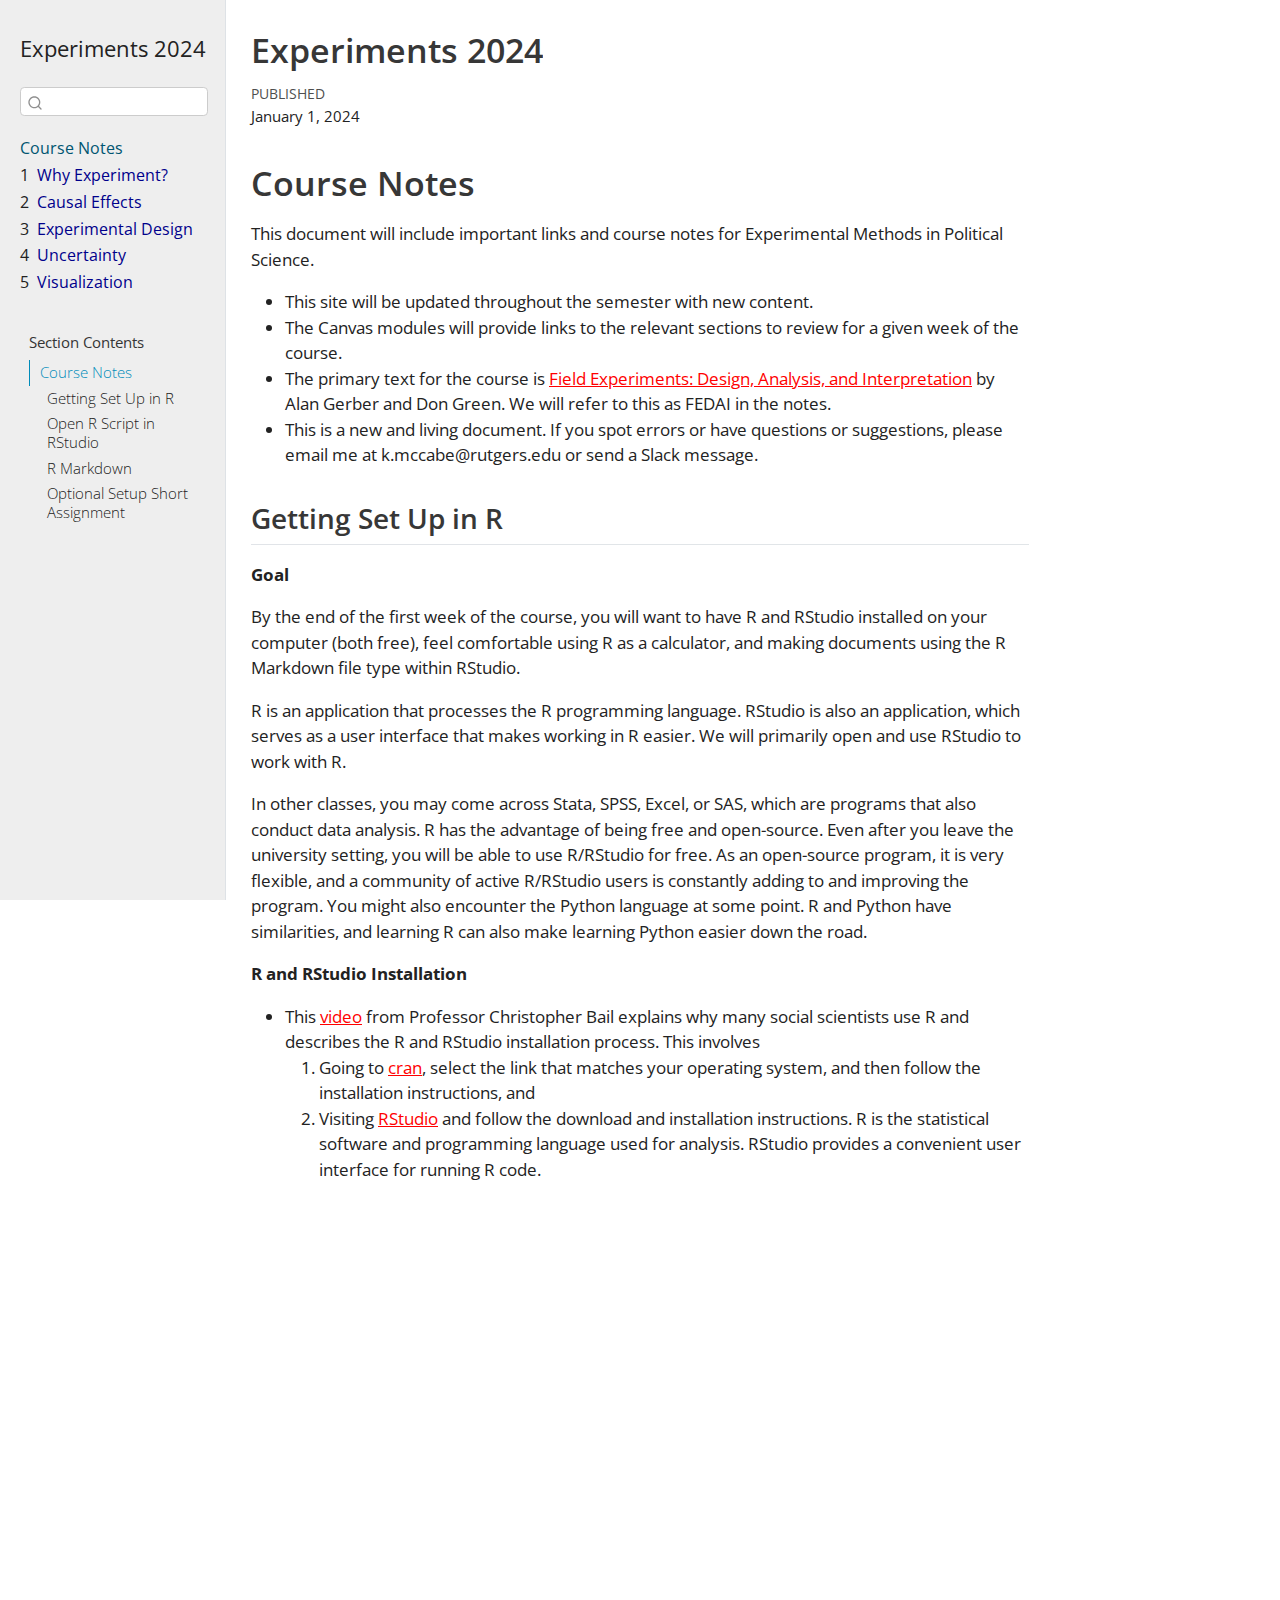
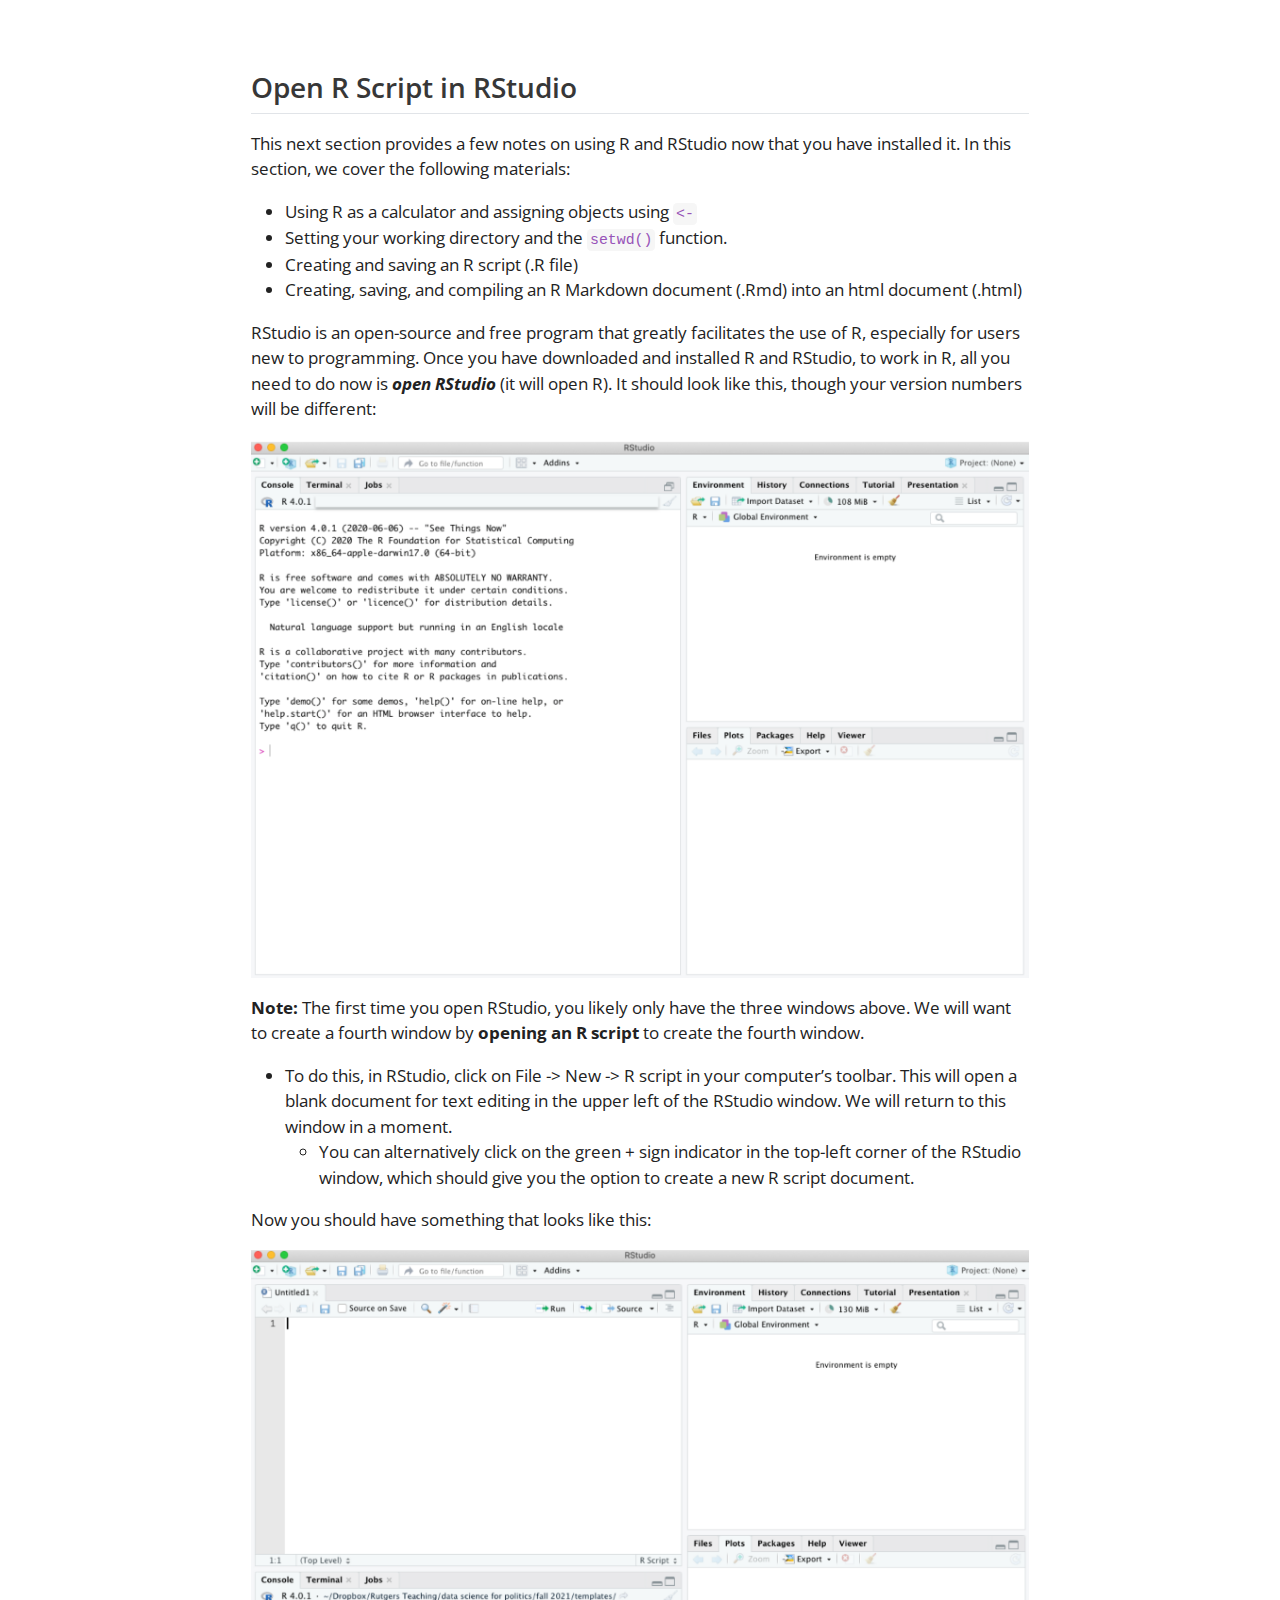
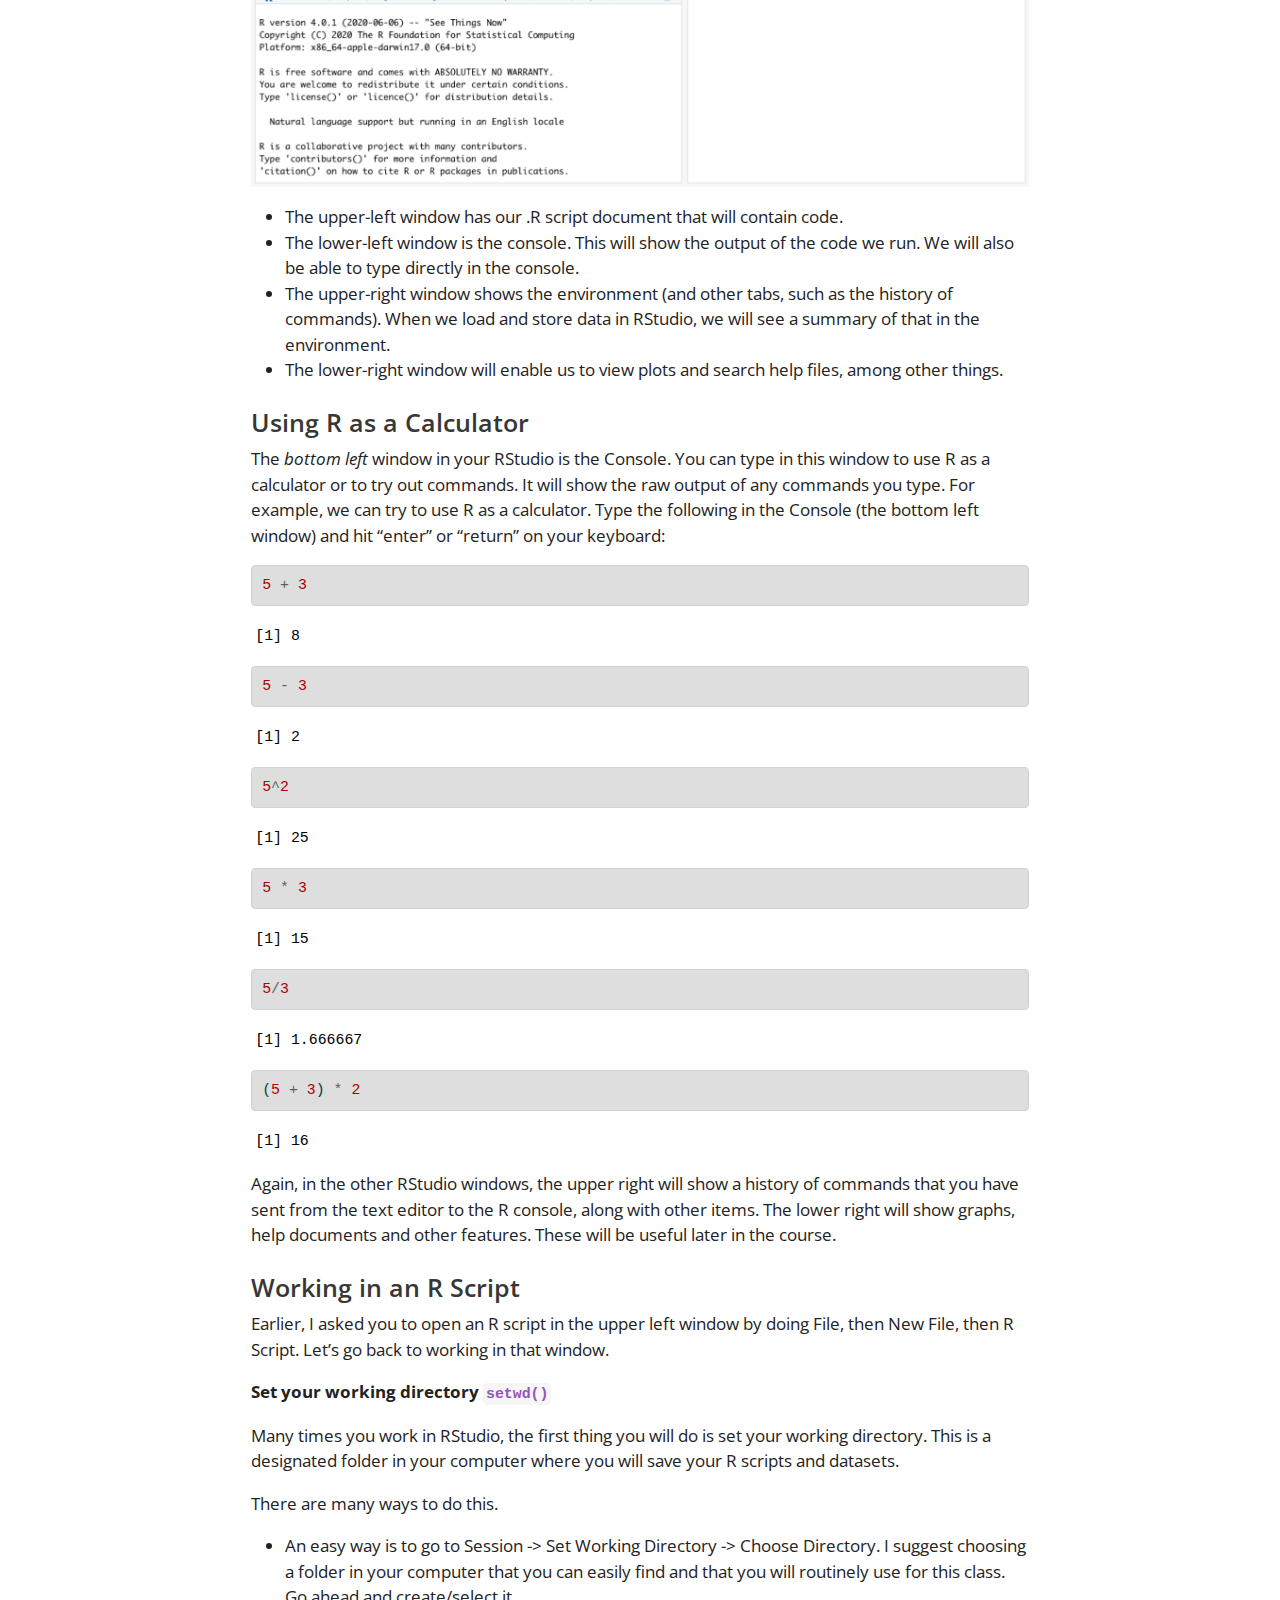
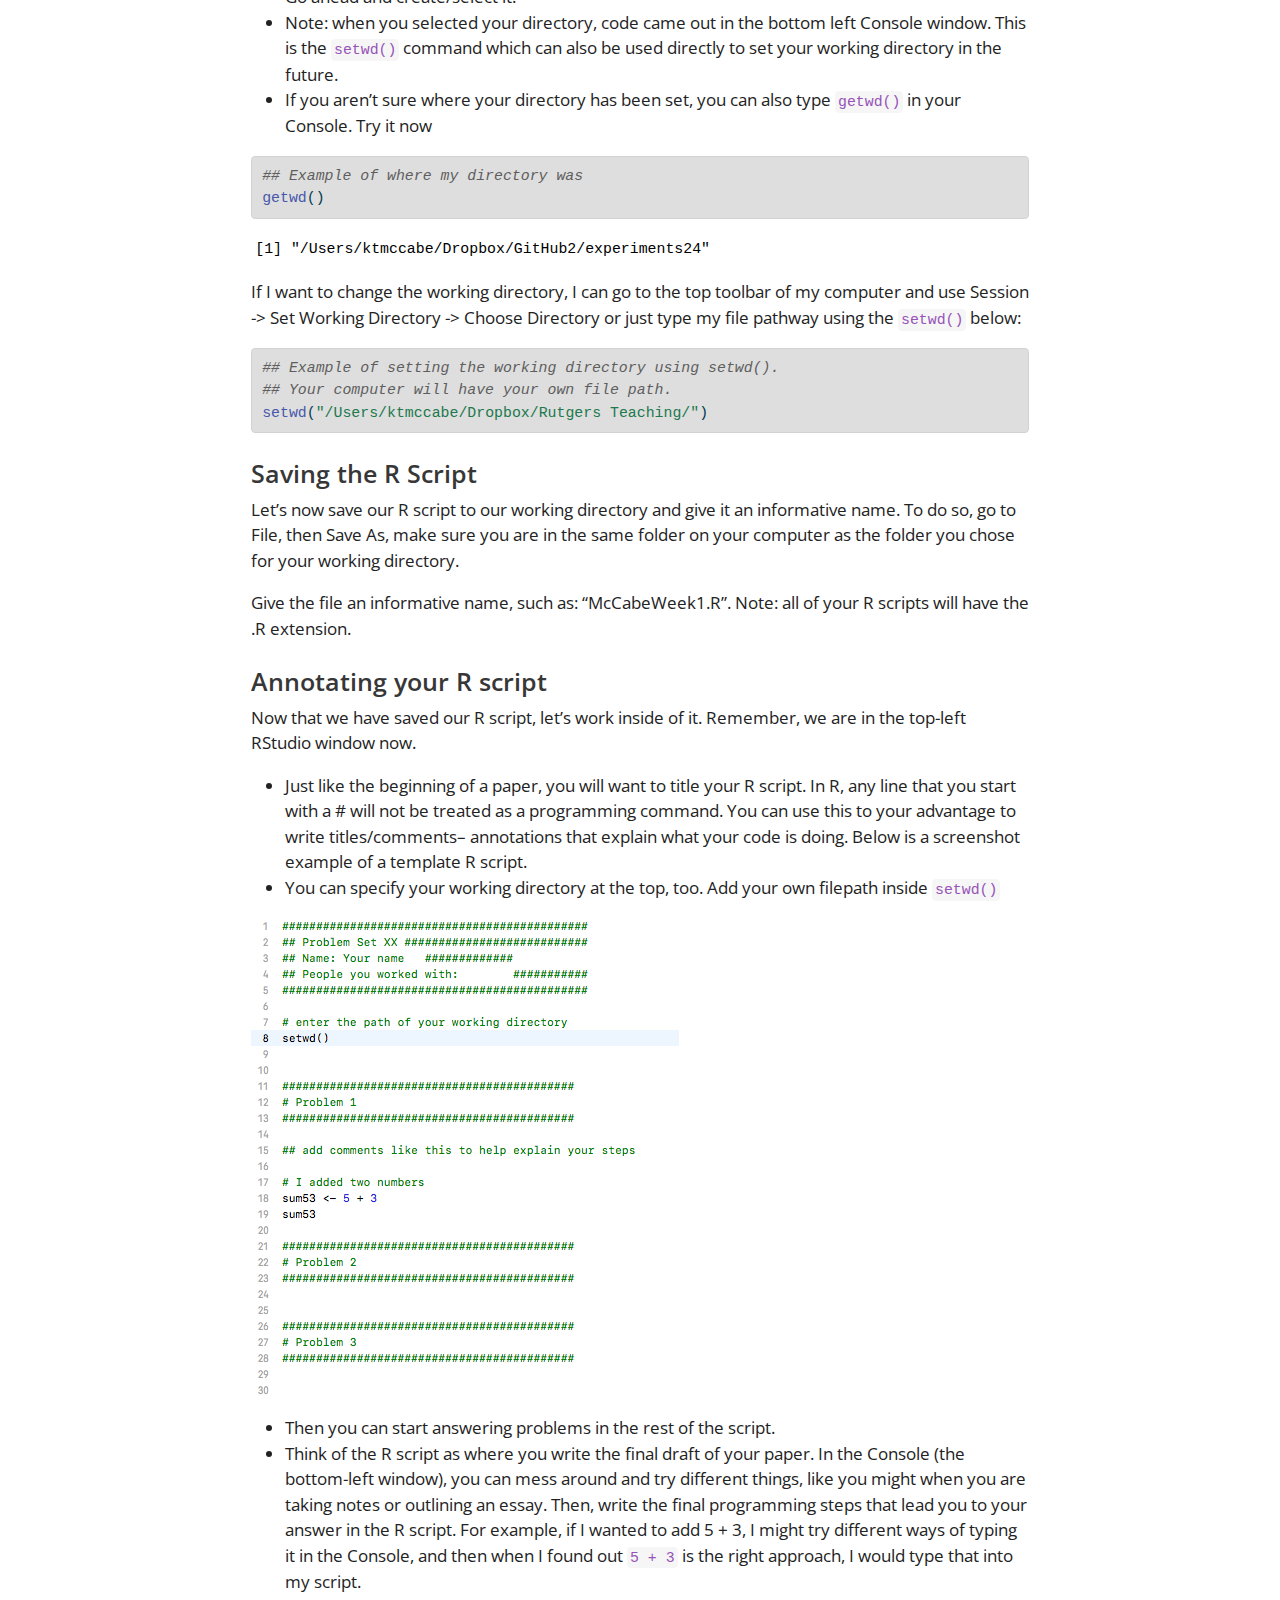
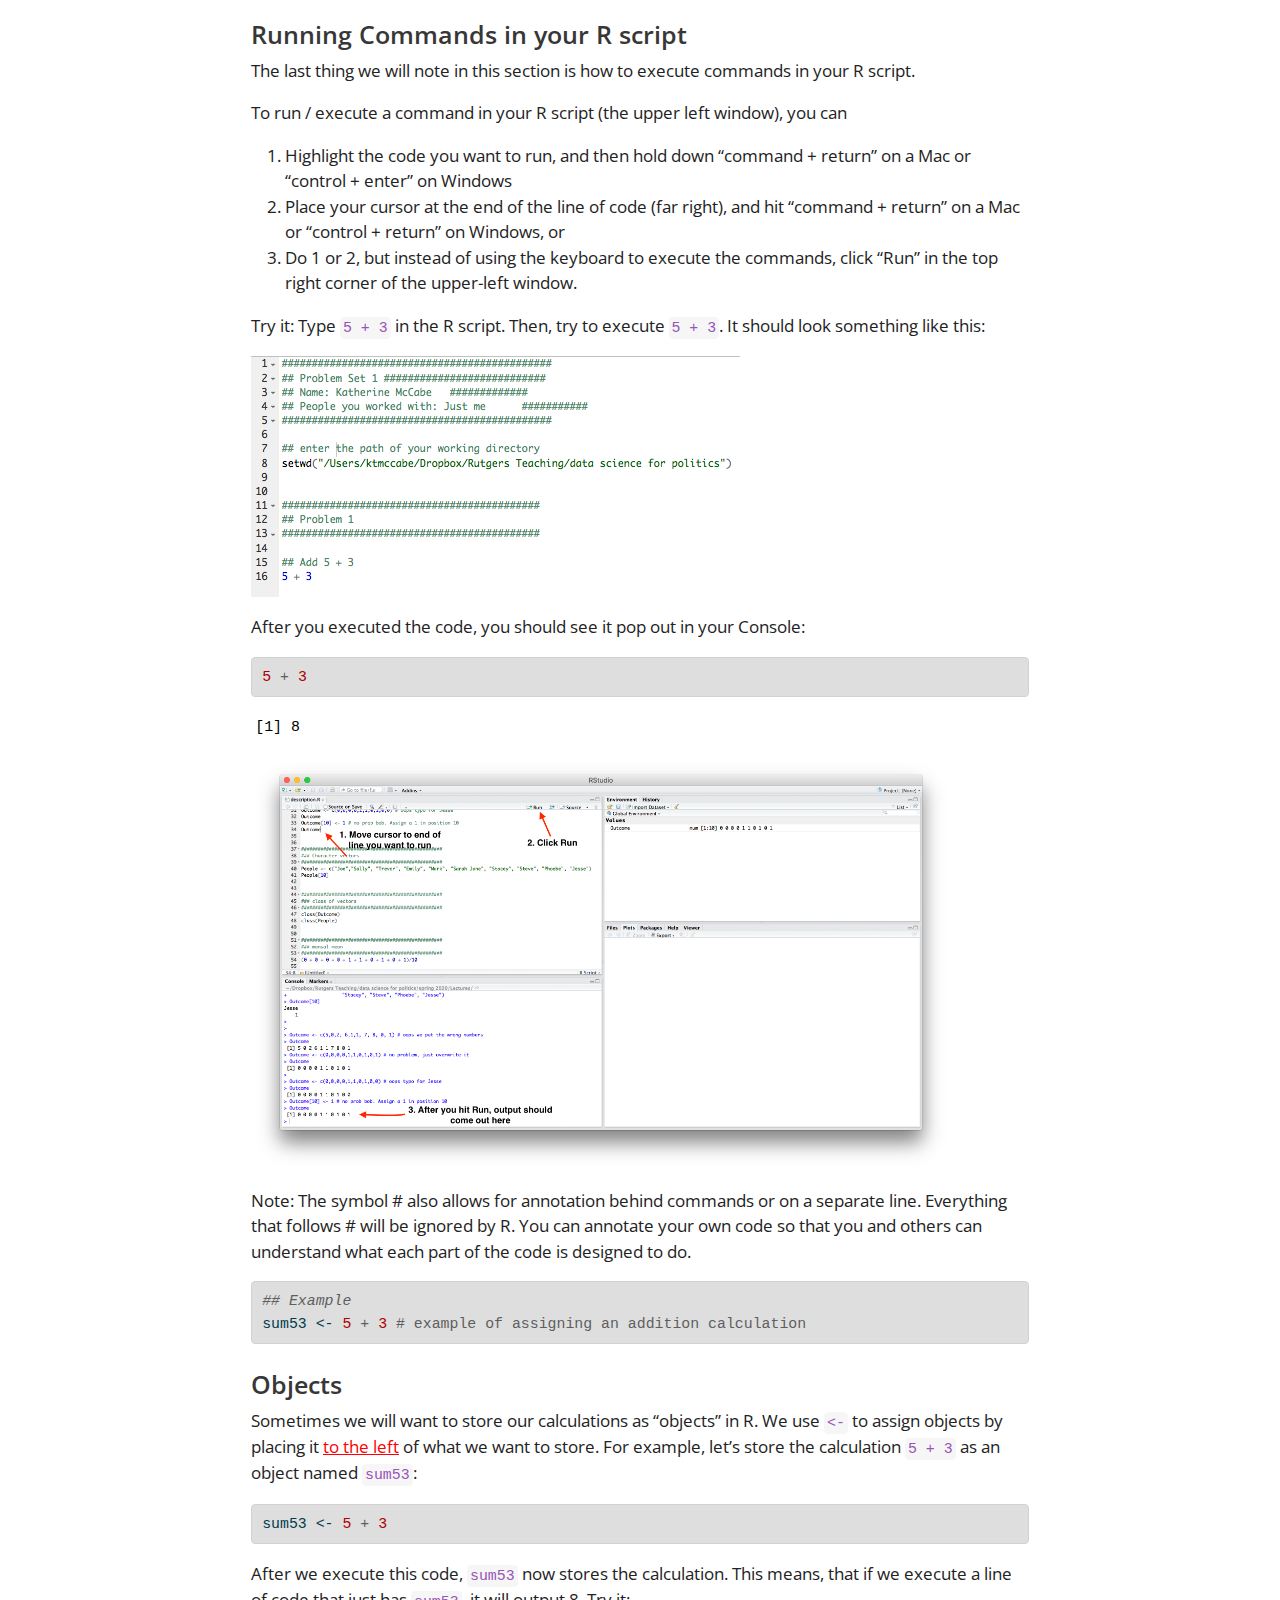
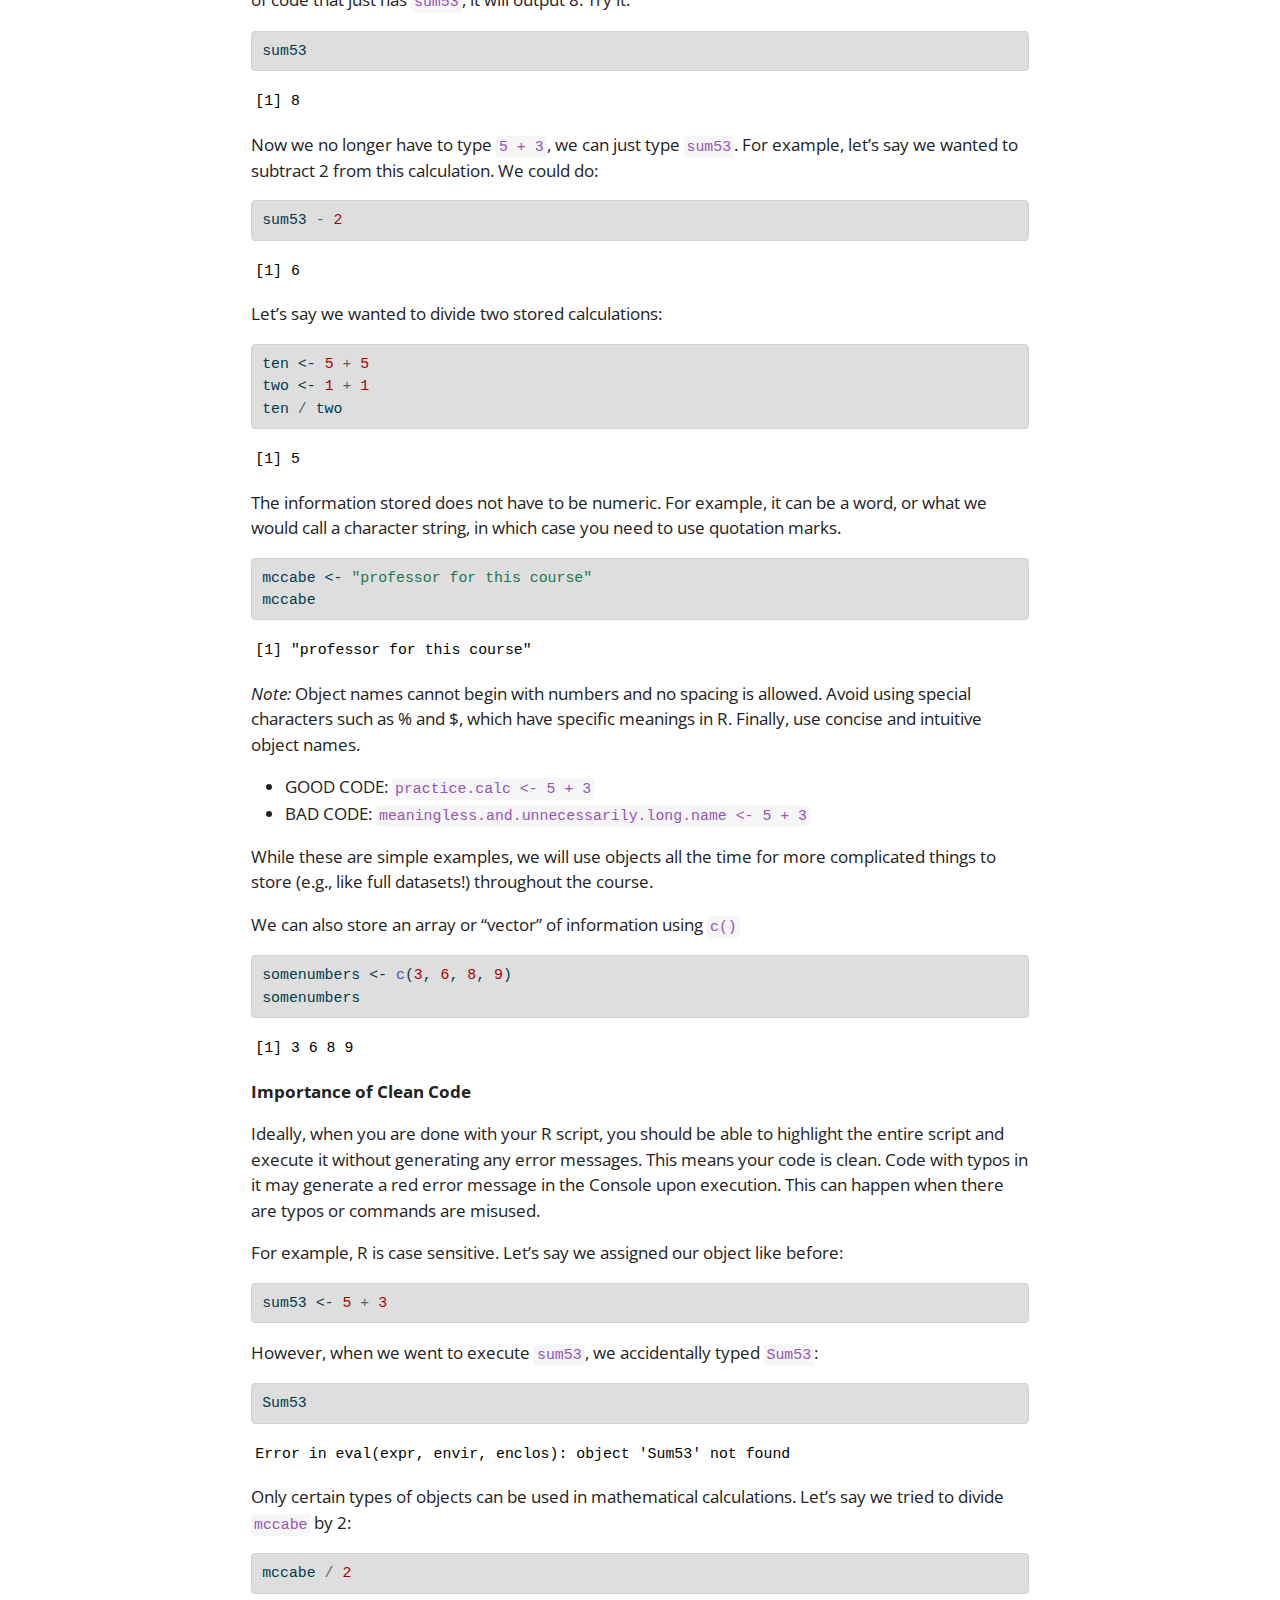
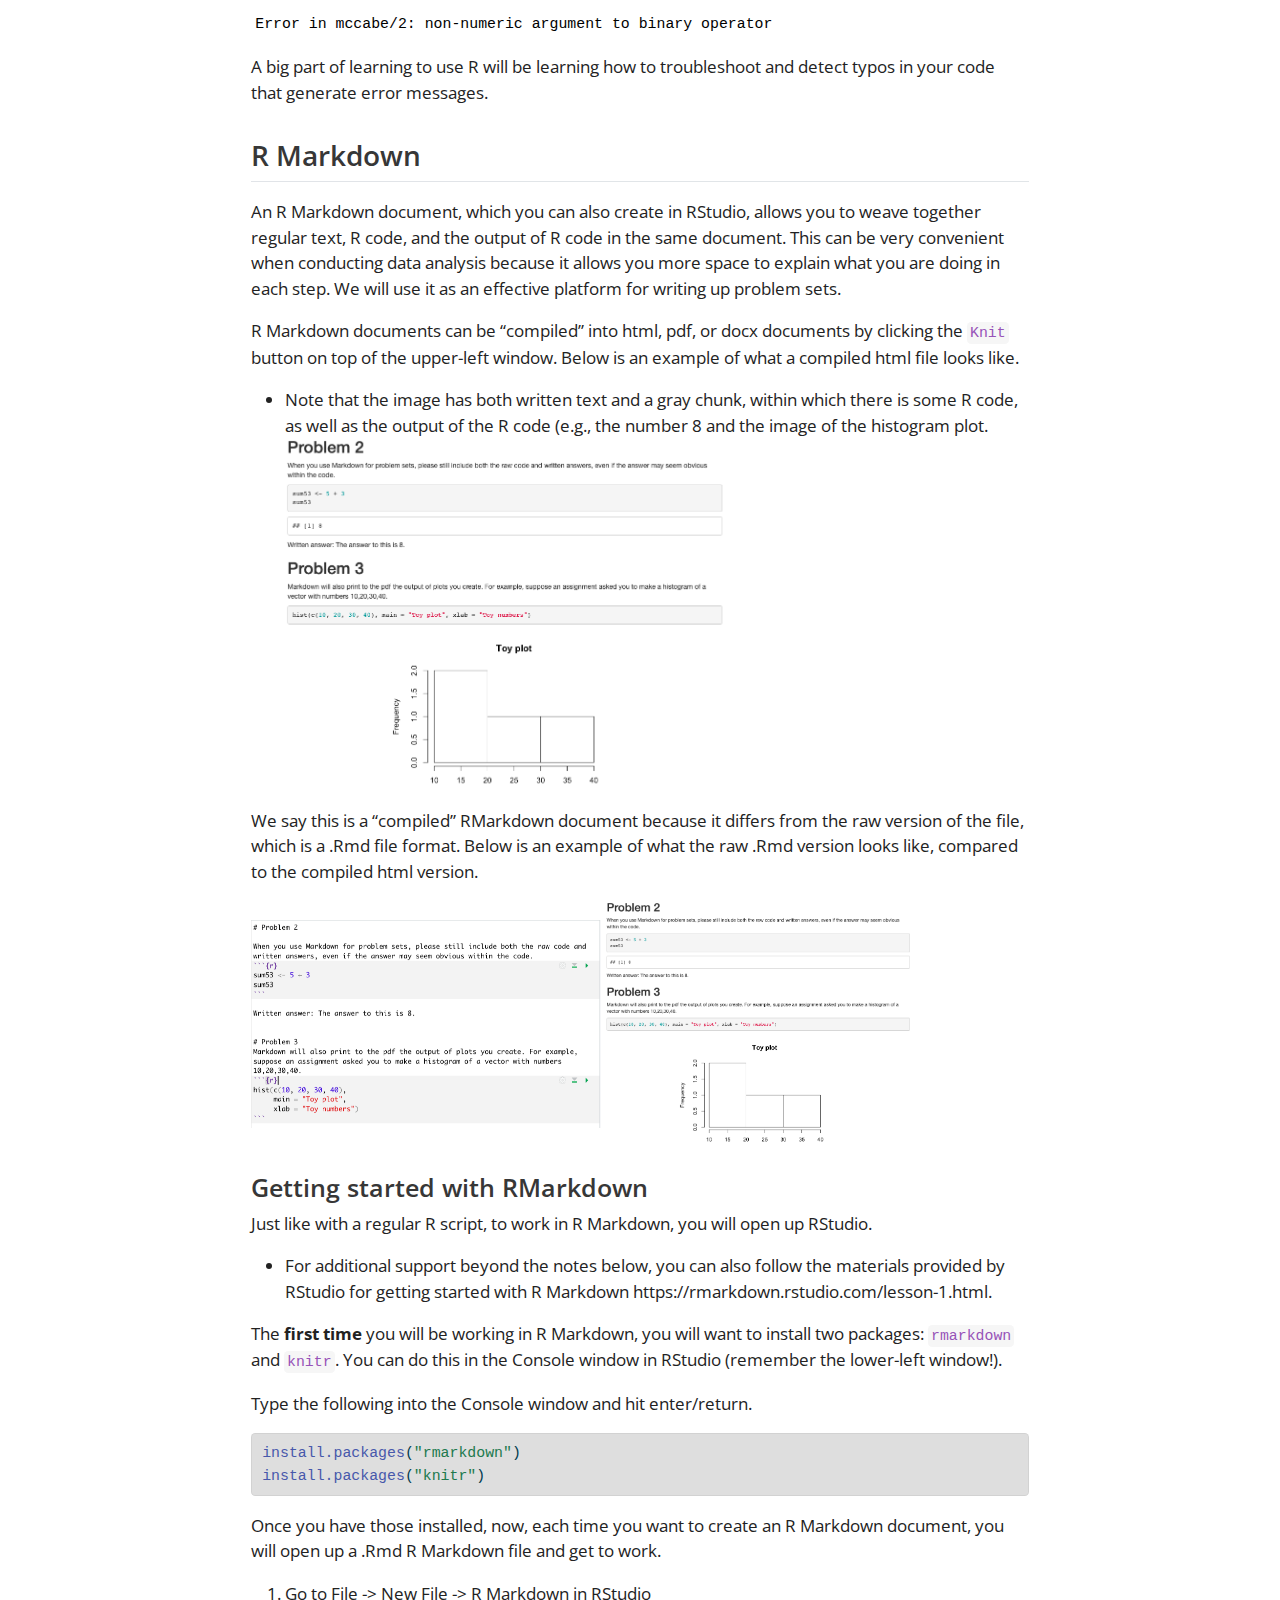
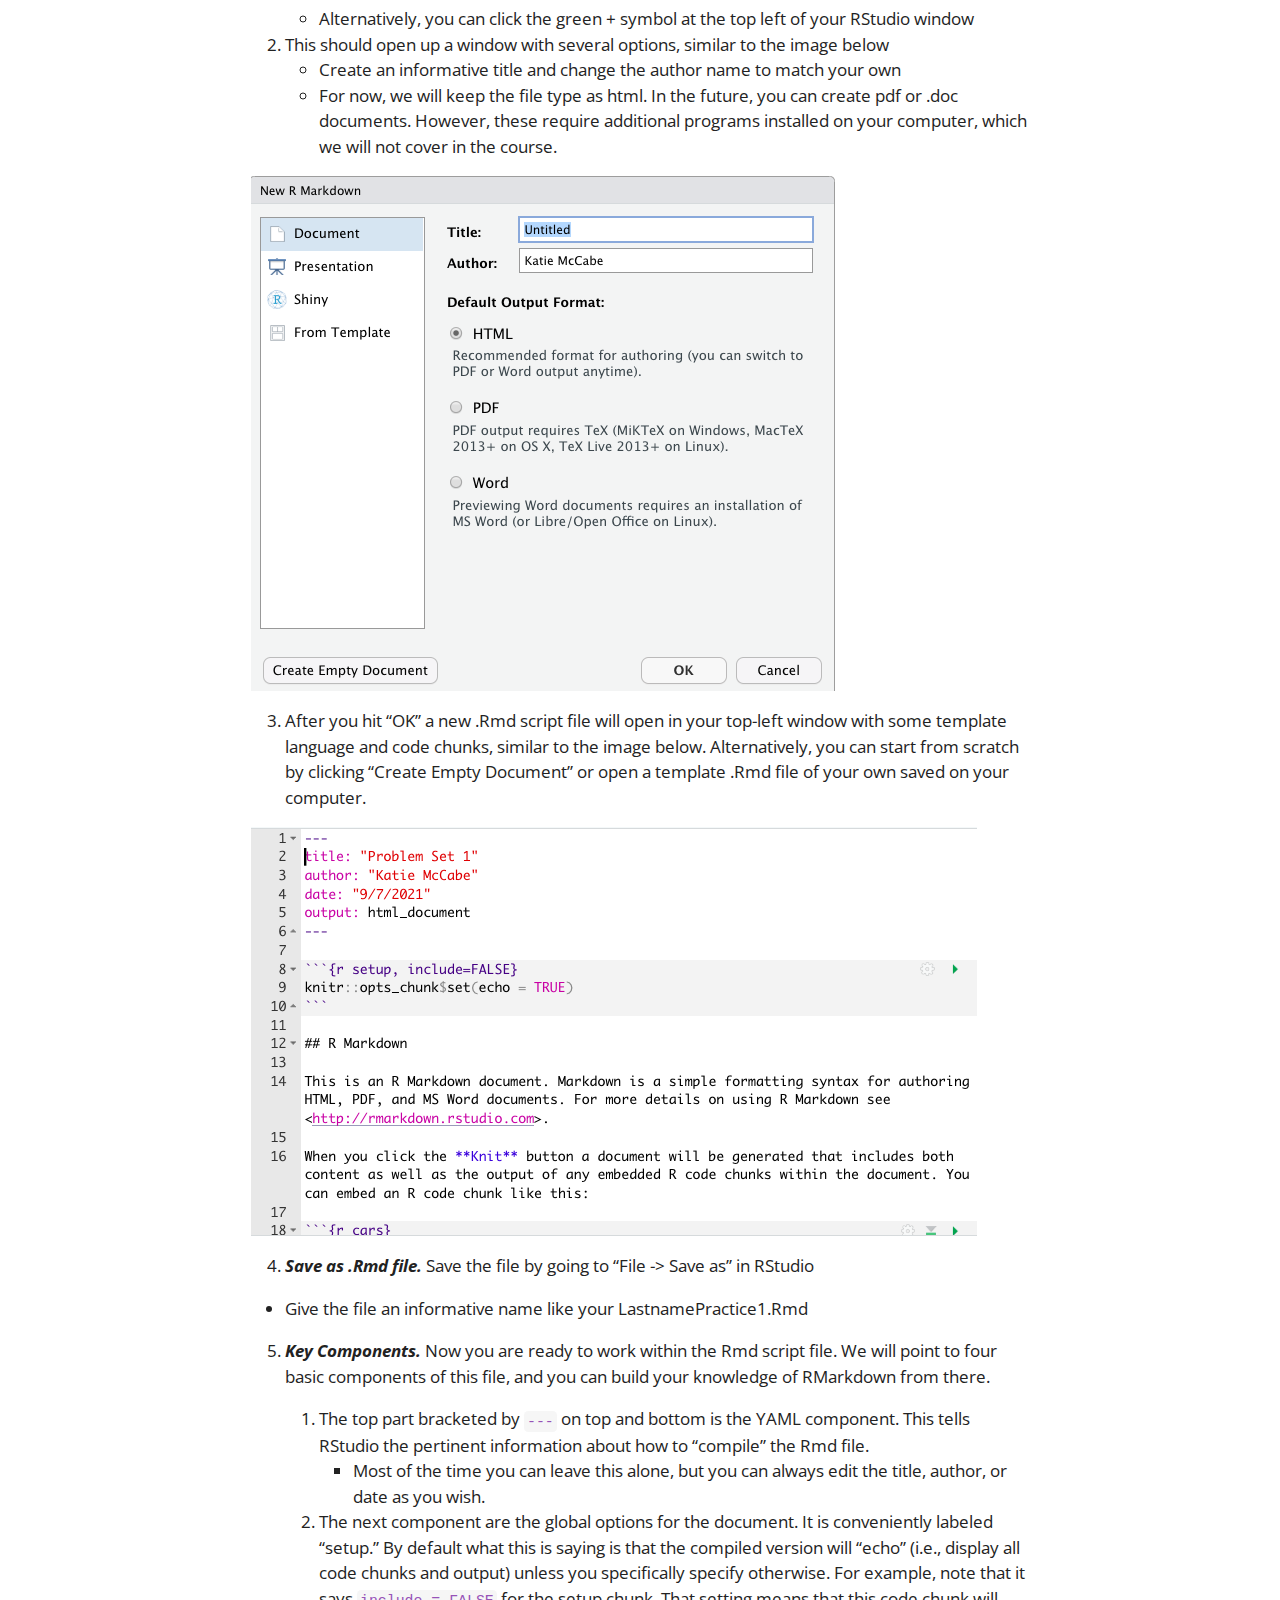
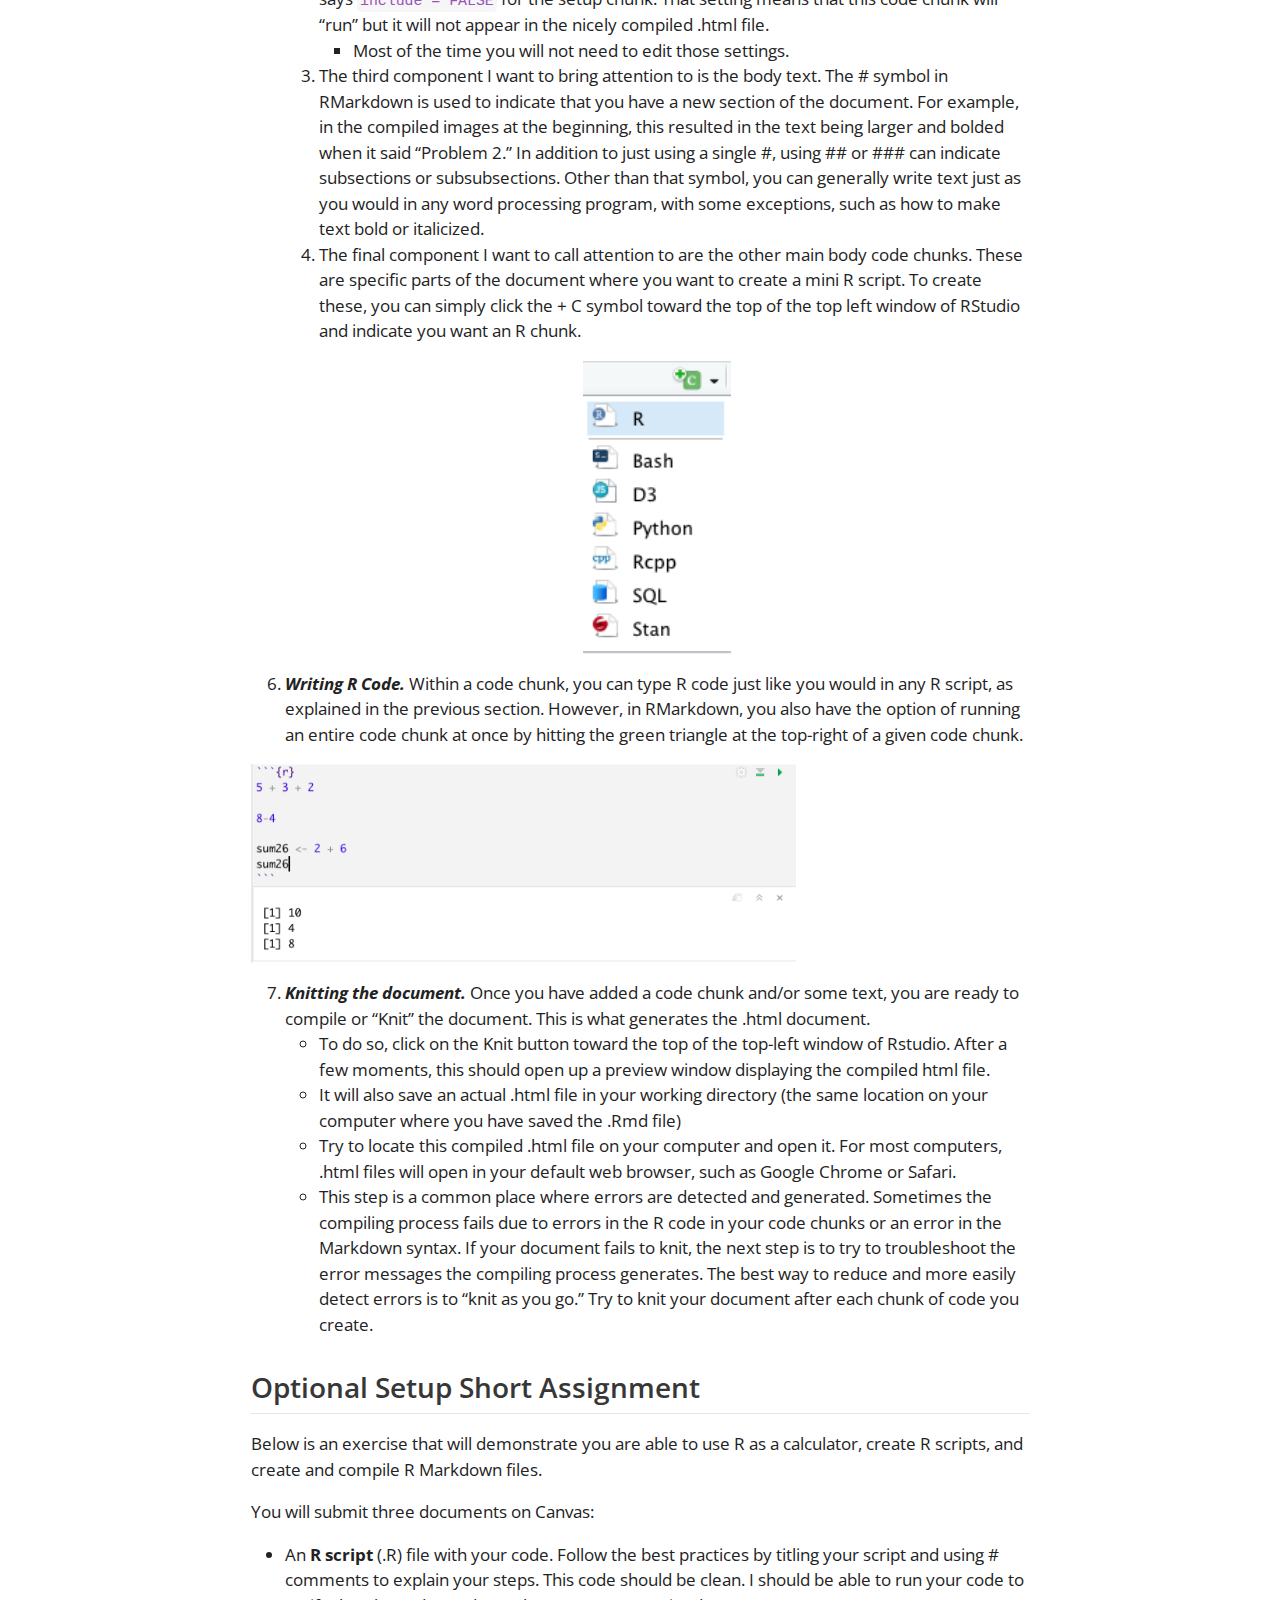
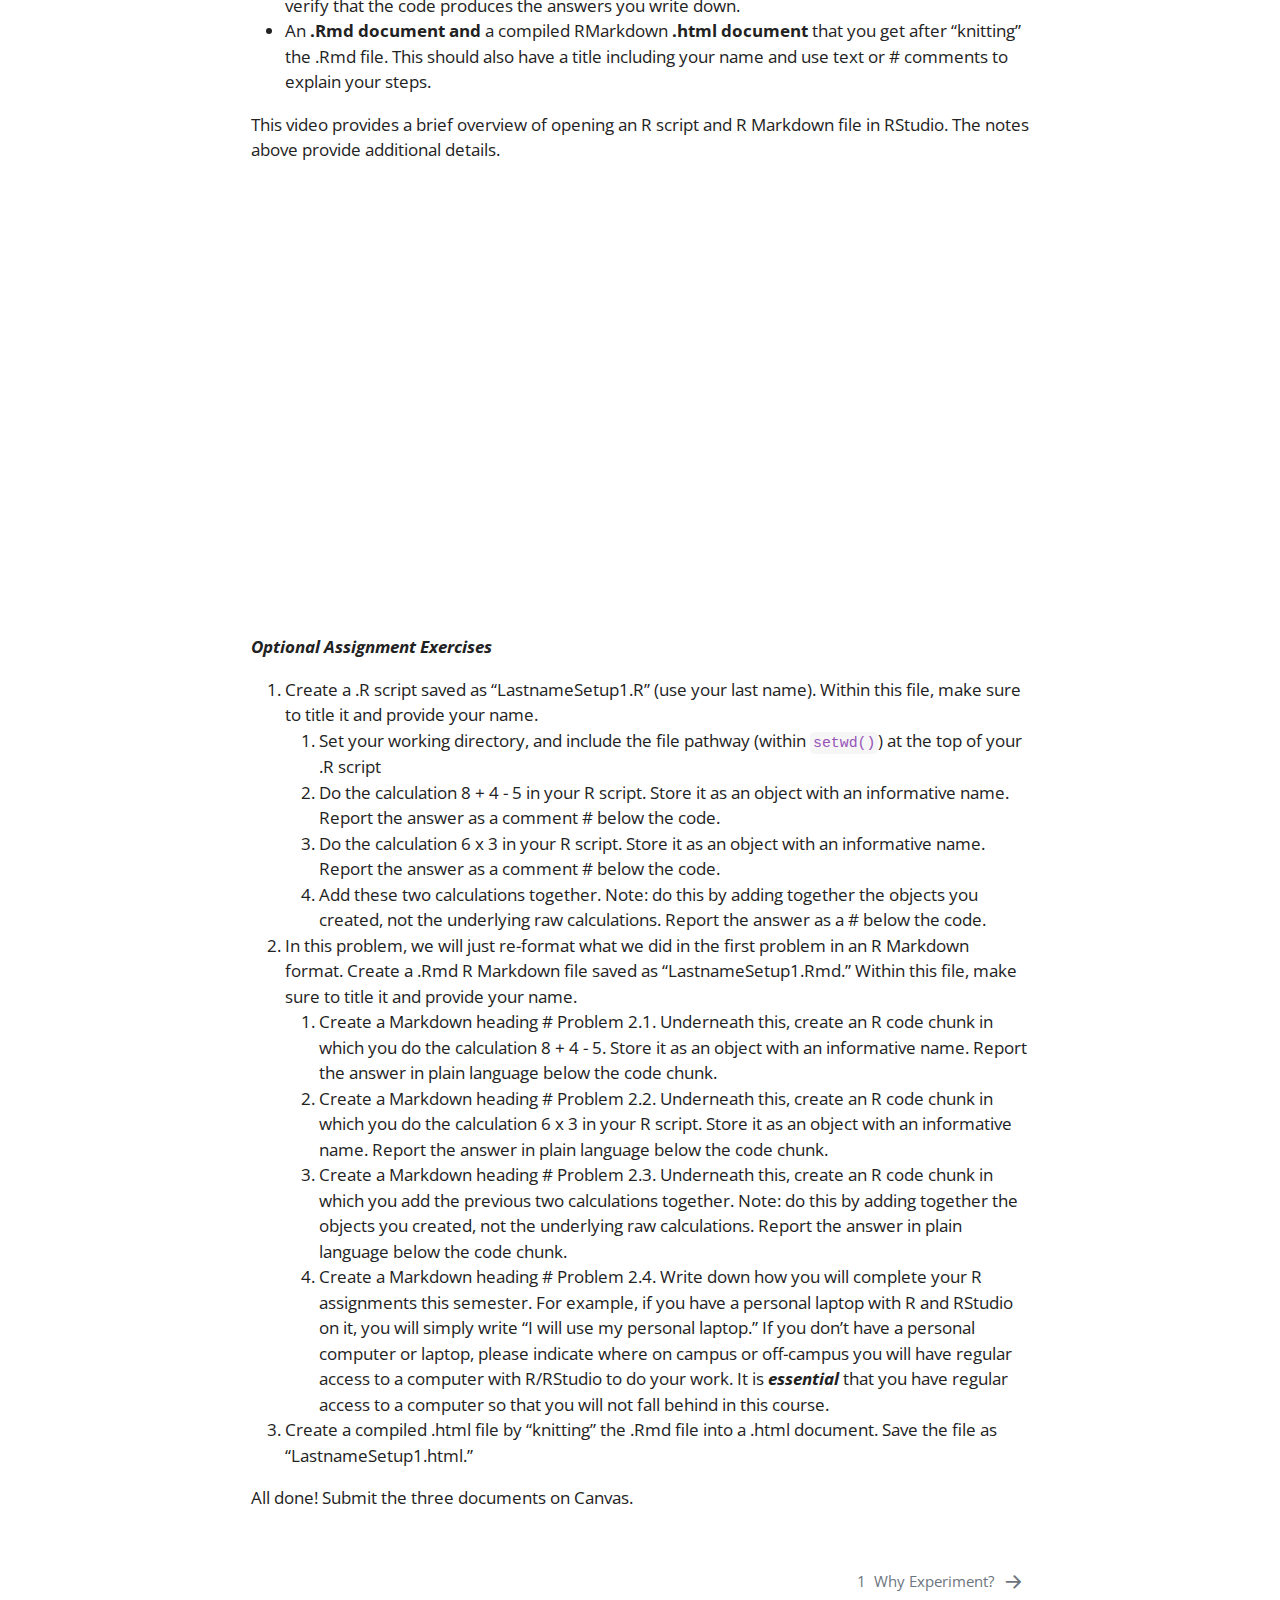
==== commit ae25d4dc: "add section 5" ====
--- a/docs/index.html
+++ b/docs/index.html
@@ -160,6 +160,12 @@
   <div class="sidebar-item-container"> 
   <a href="./04-Uncertainty.html" class="sidebar-item-text sidebar-link">
  <span class="menu-text"><span class="chapter-number">4</span>&nbsp; <span class="chapter-title">Uncertainty</span></span></a>
+  </div>
+</li>
+        <li class="sidebar-item">
+  <div class="sidebar-item-container"> 
+  <a href="./05-Visualization.html" class="sidebar-item-text sidebar-link">
+ <span class="menu-text"><span class="chapter-number">5</span>&nbsp; <span class="chapter-title">Visualization</span></span></a>
   </div>
 </li>
     </ul>
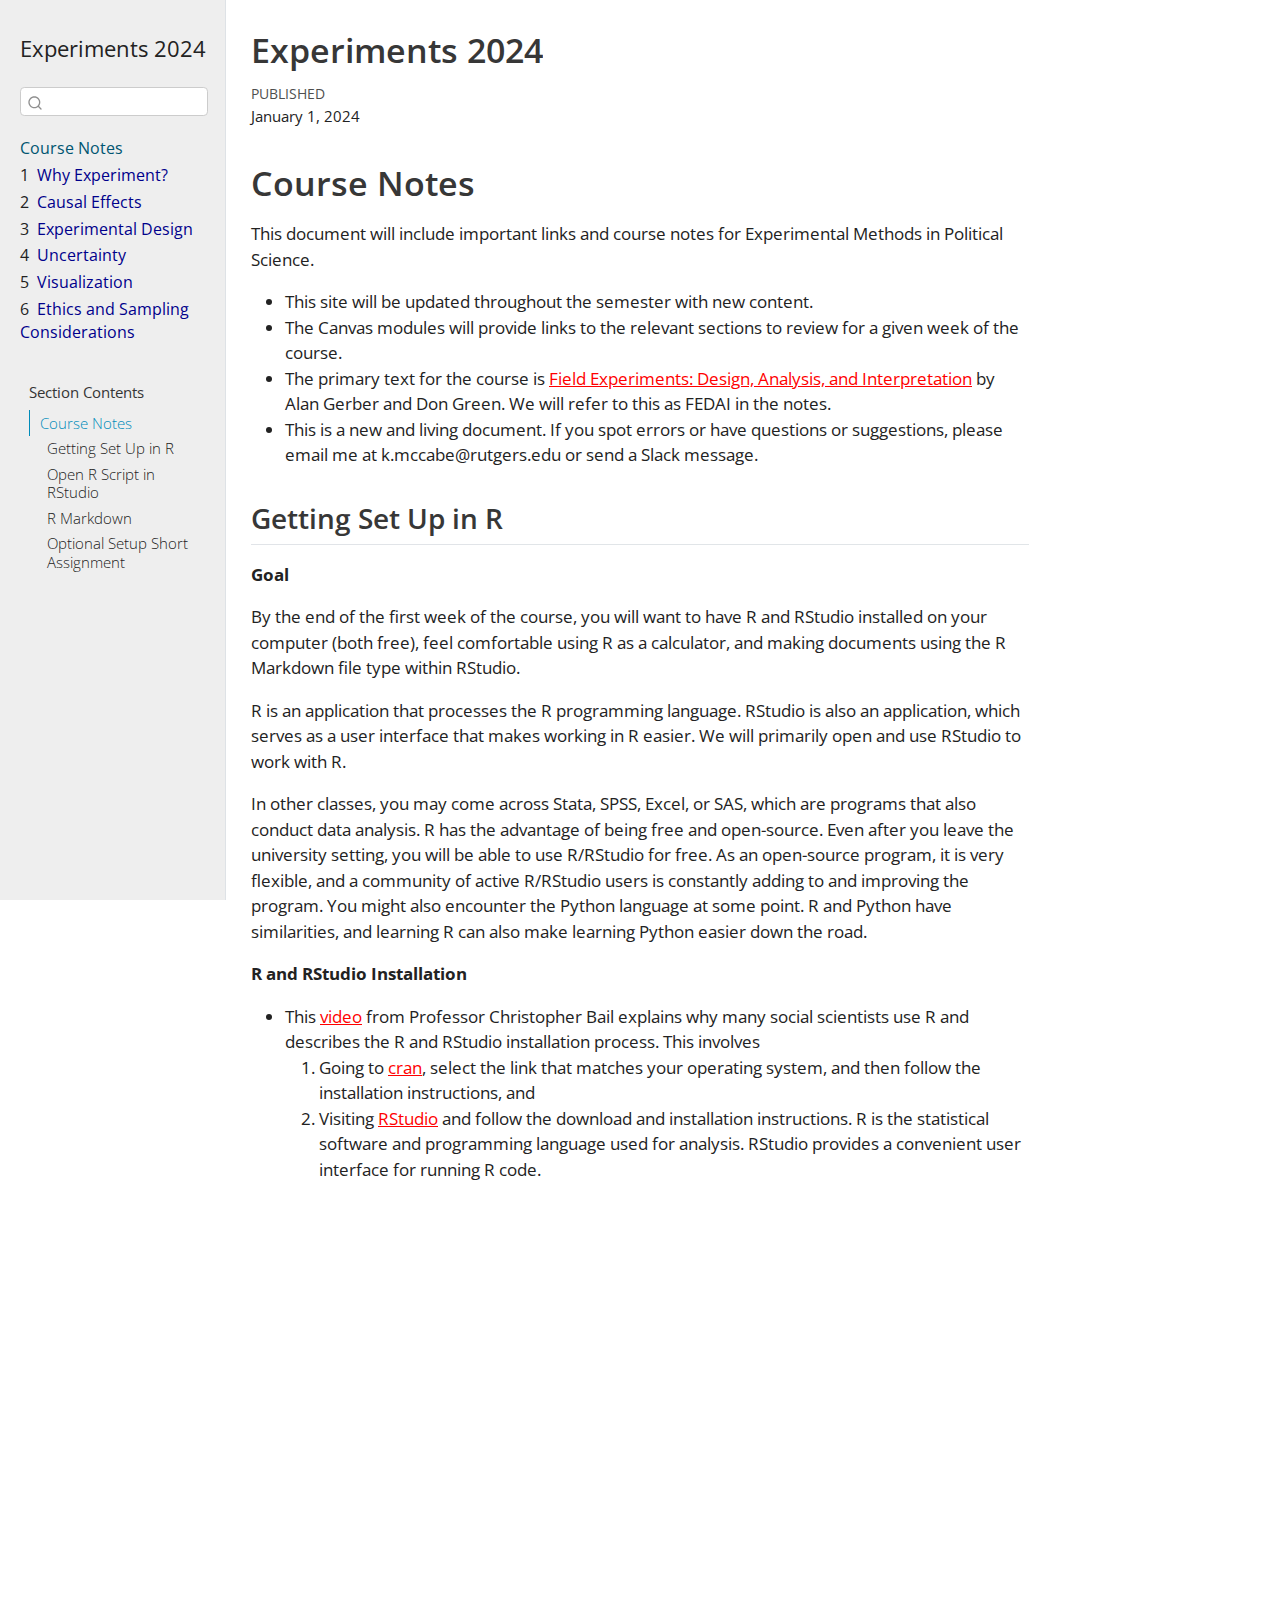
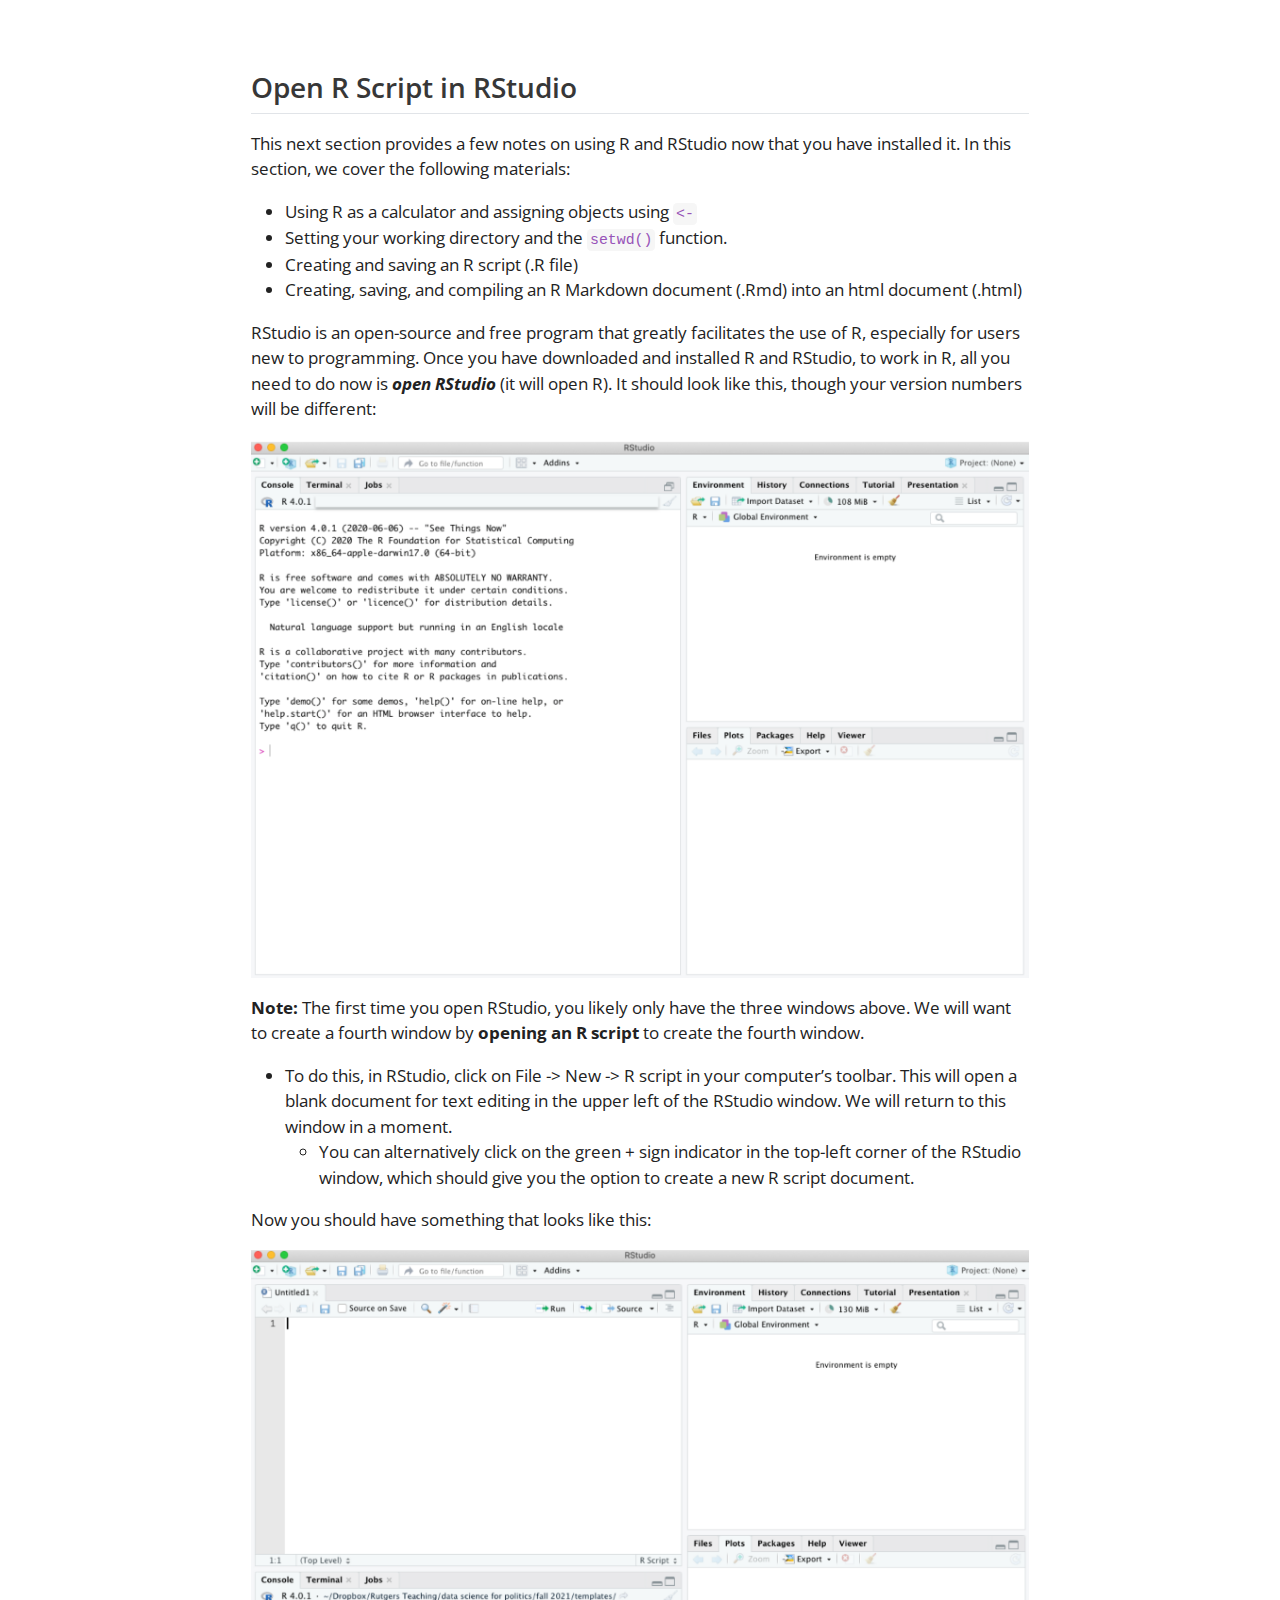
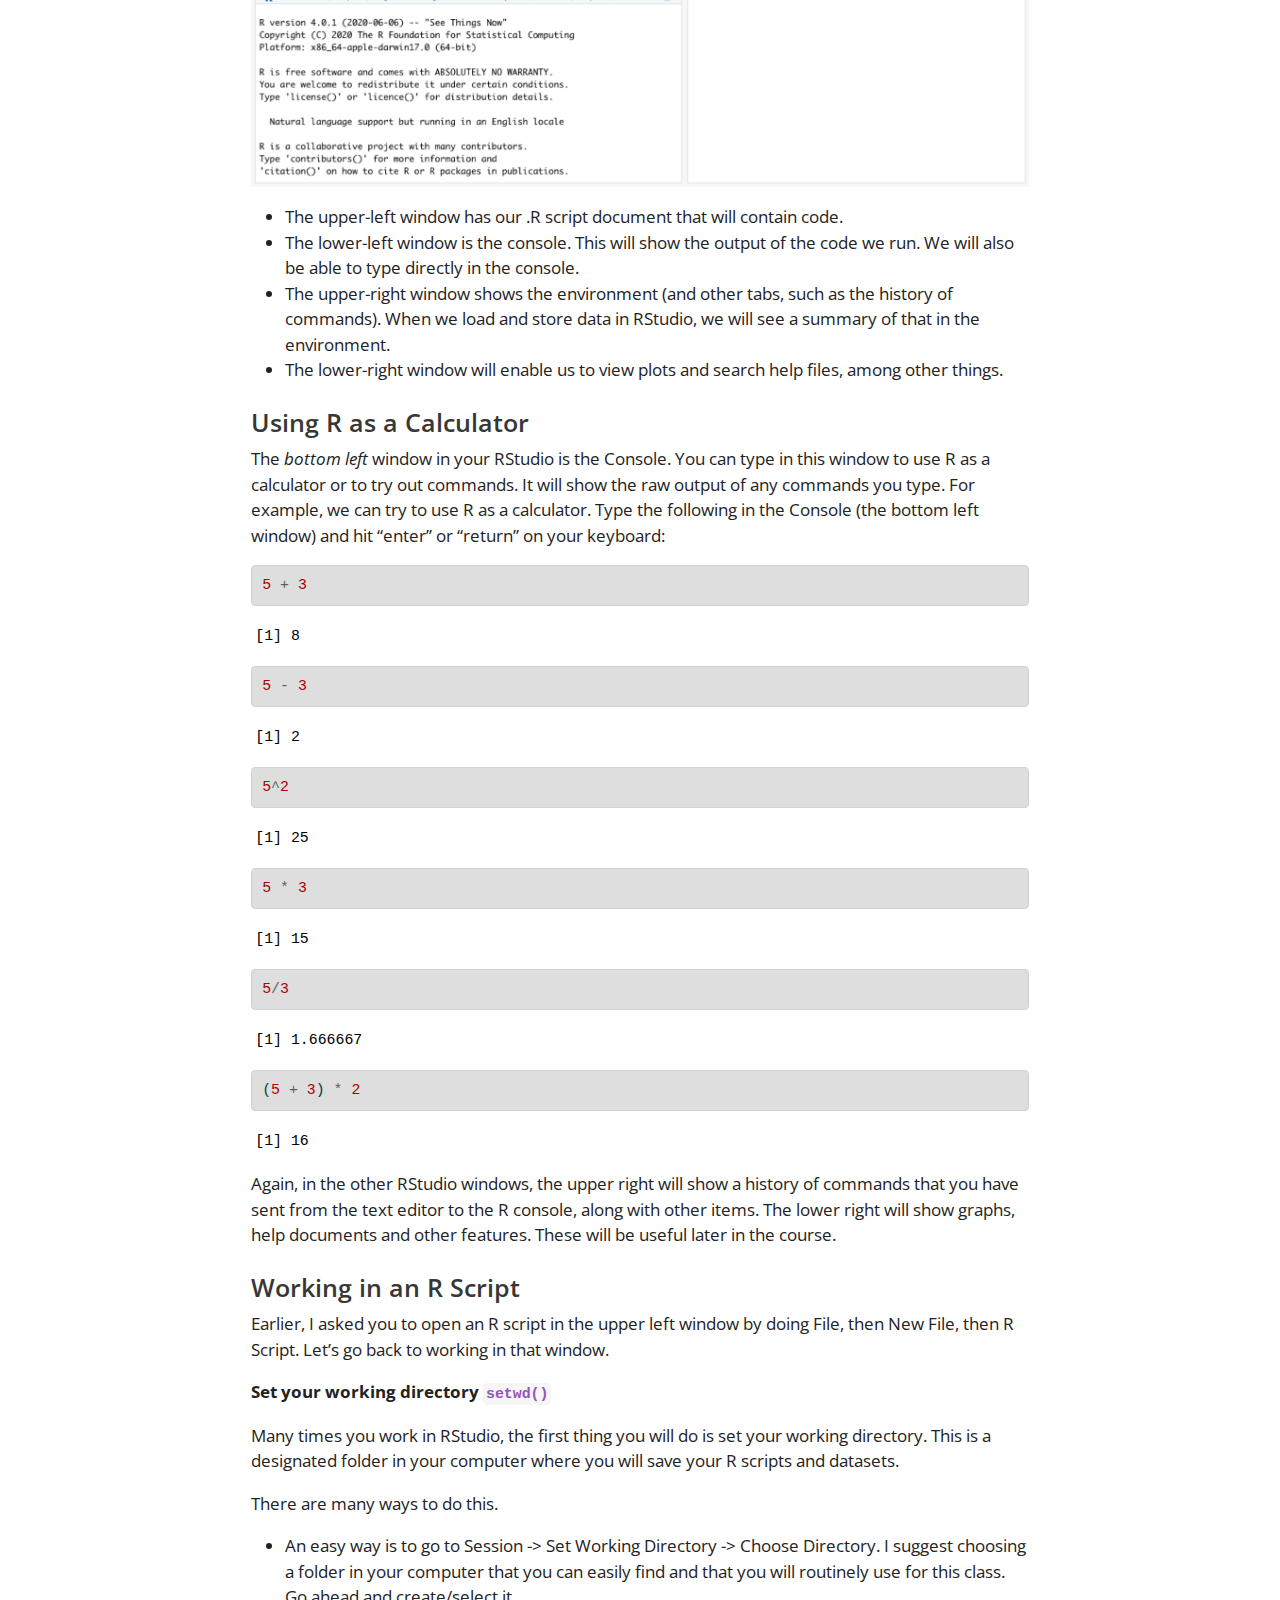
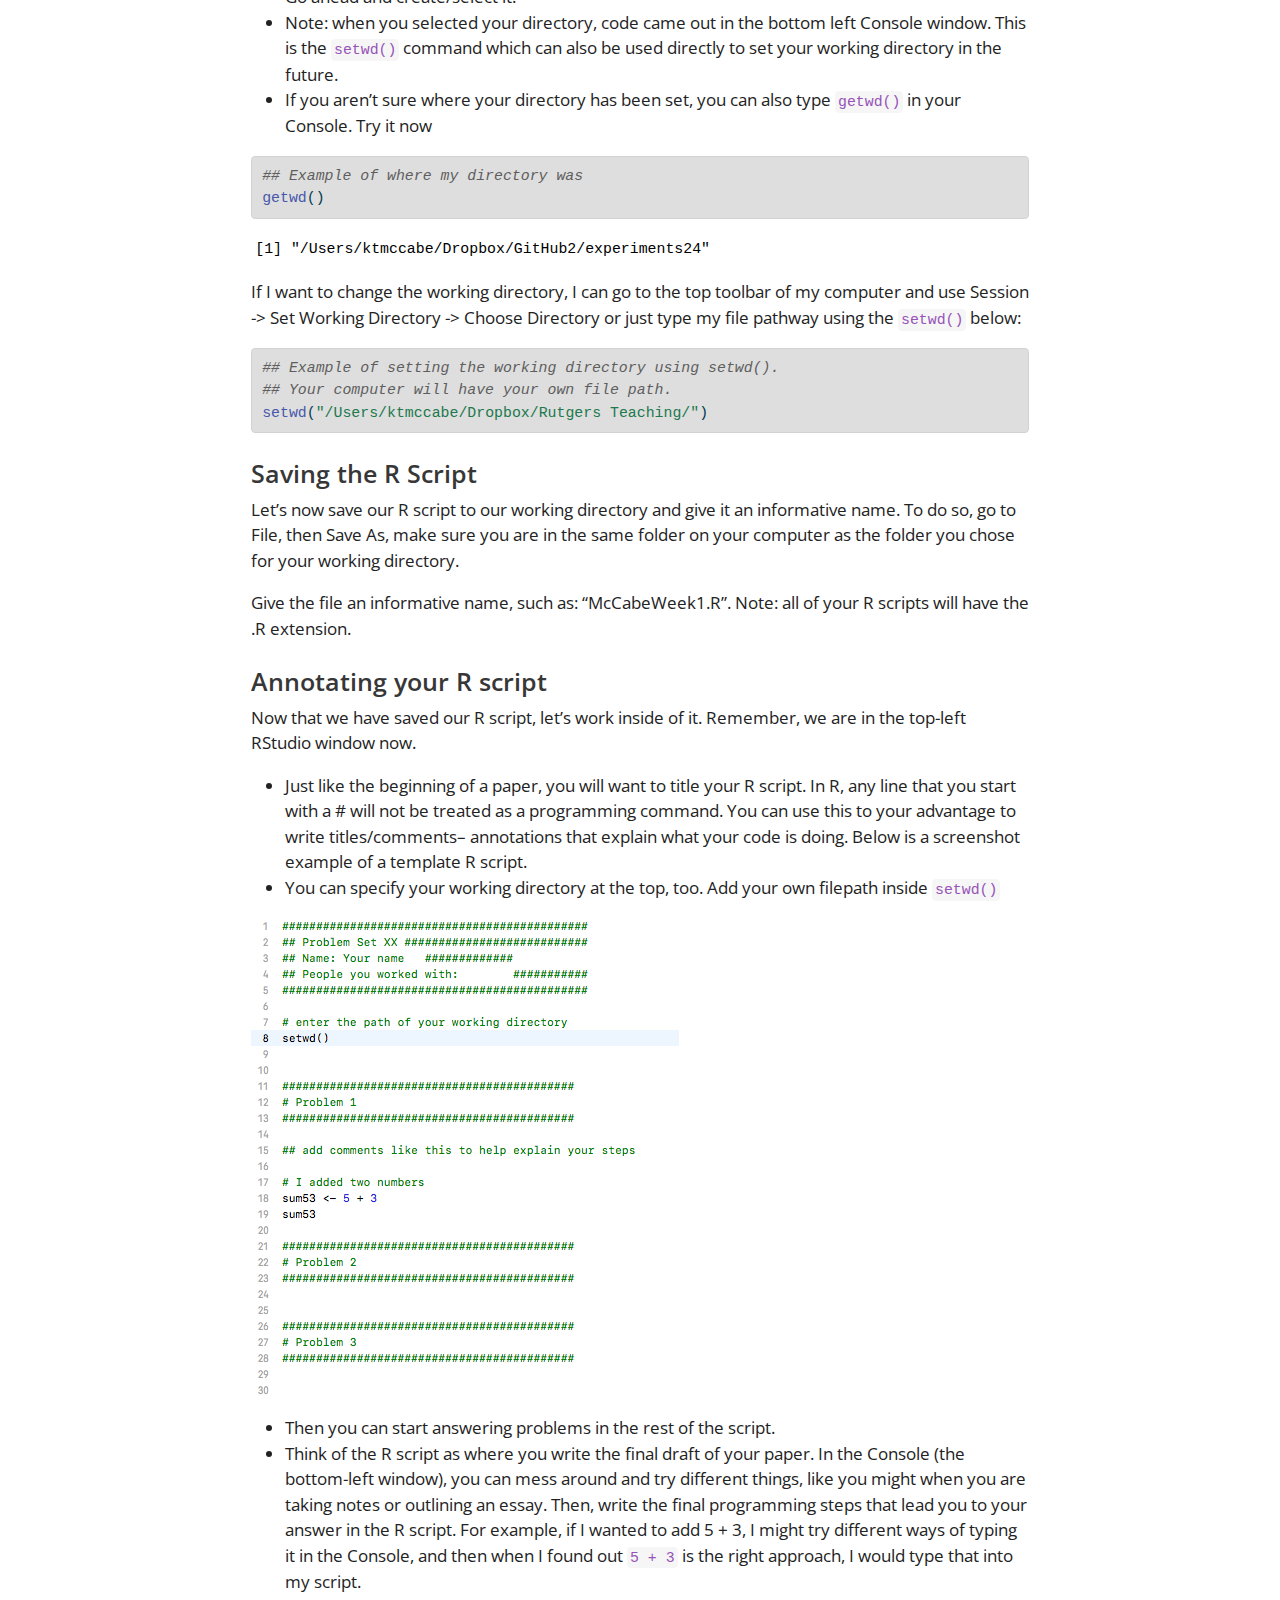
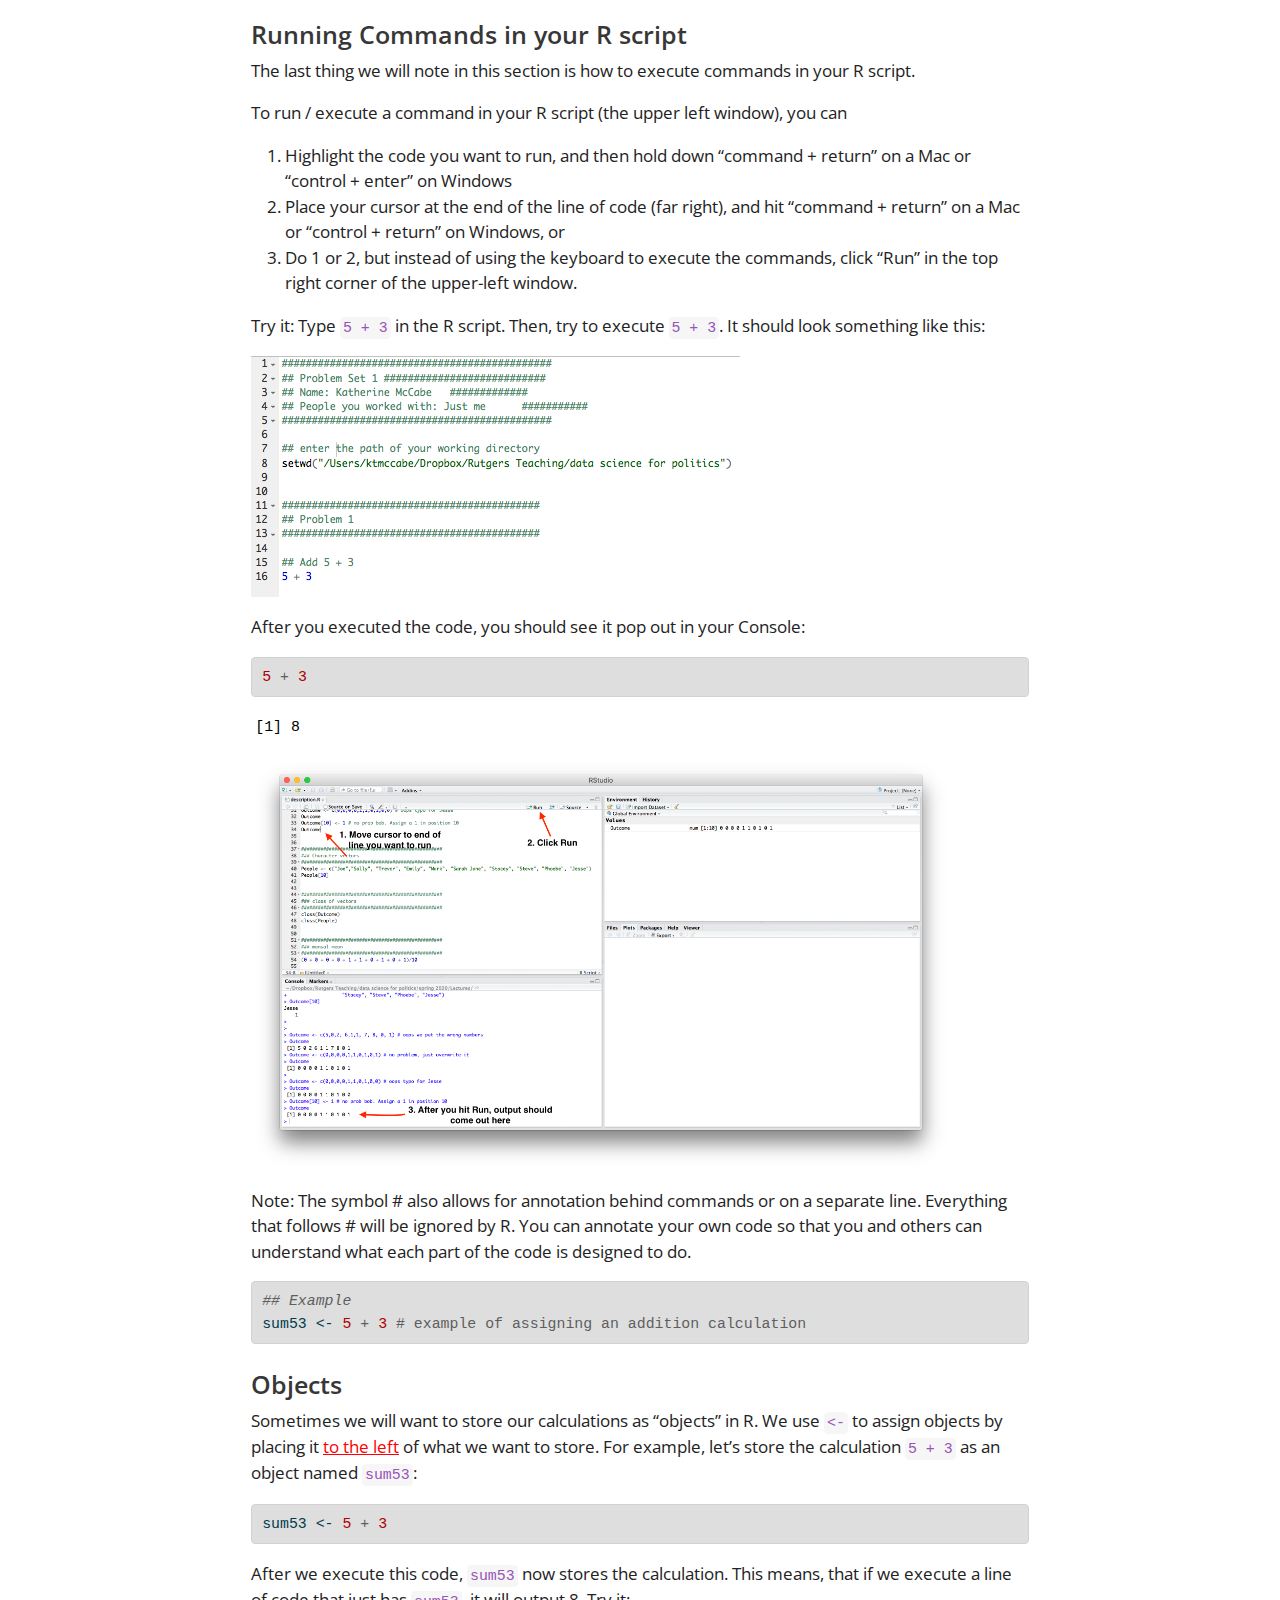
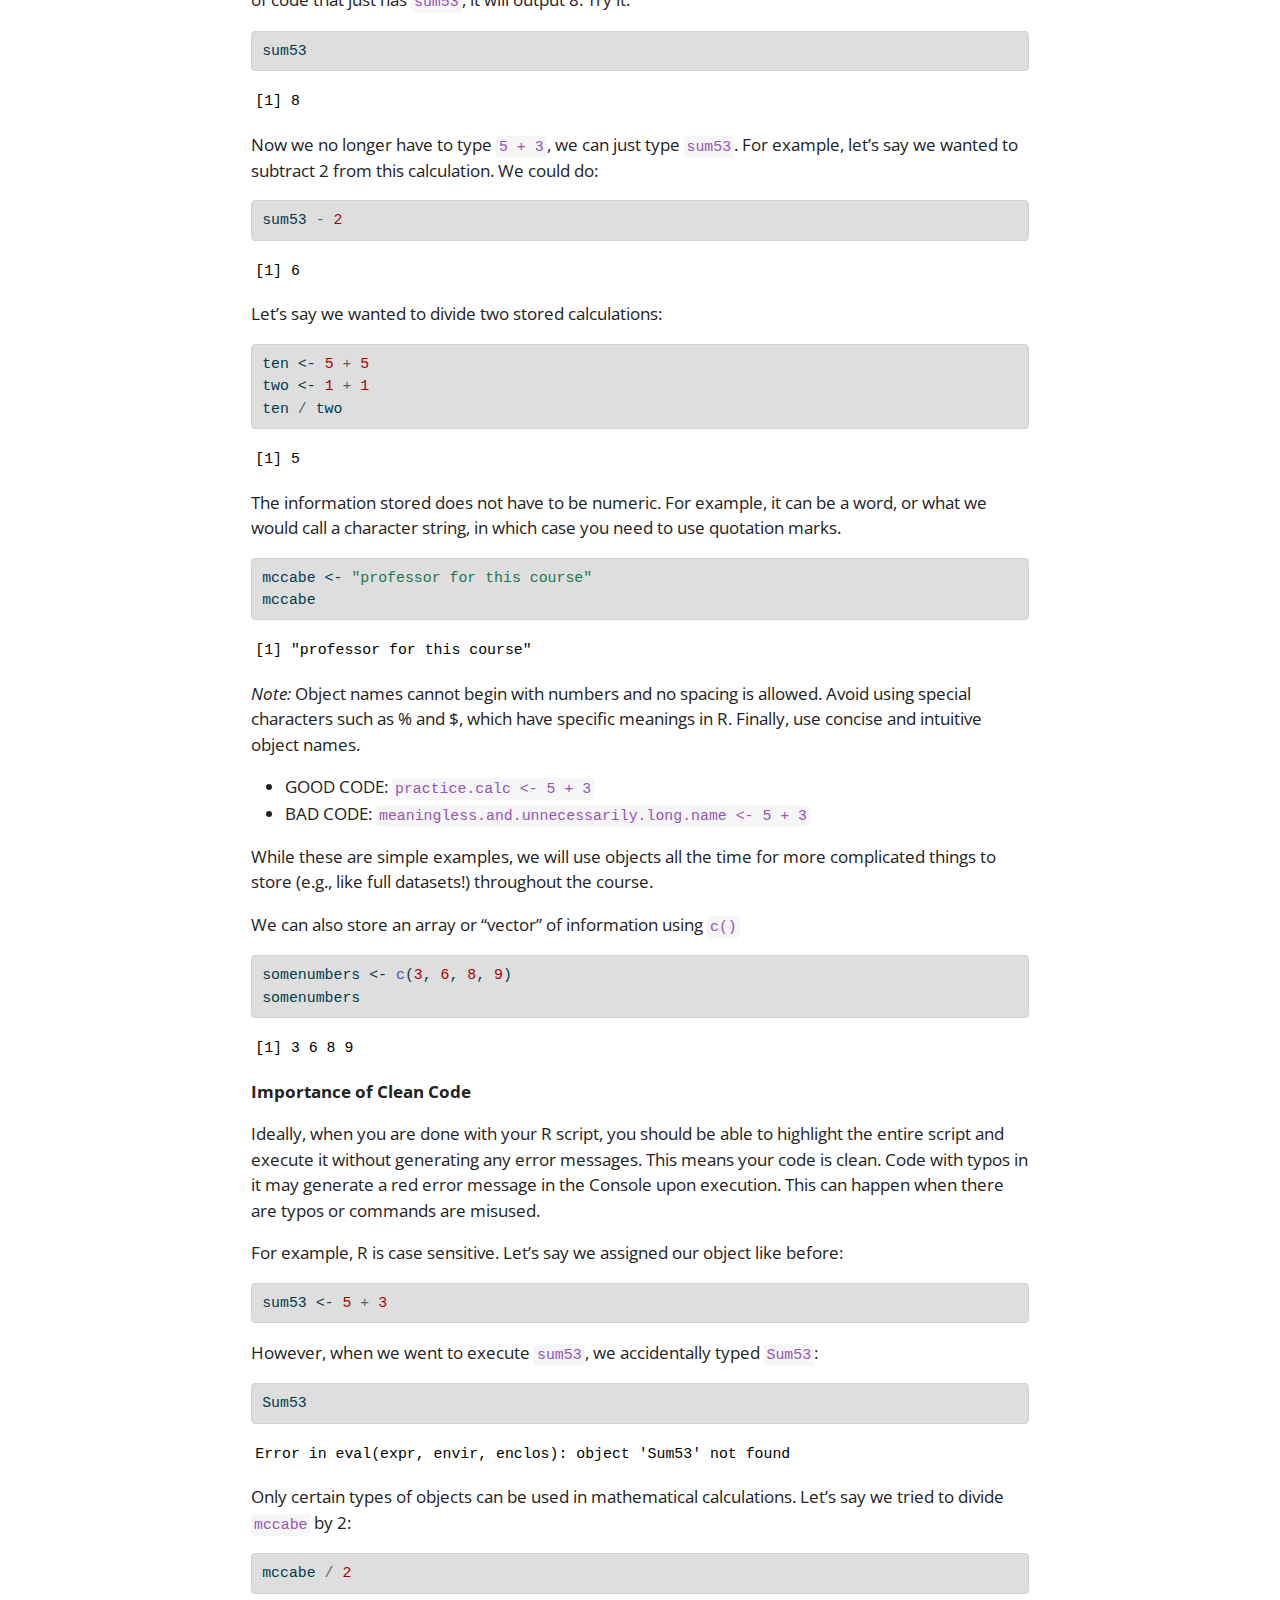
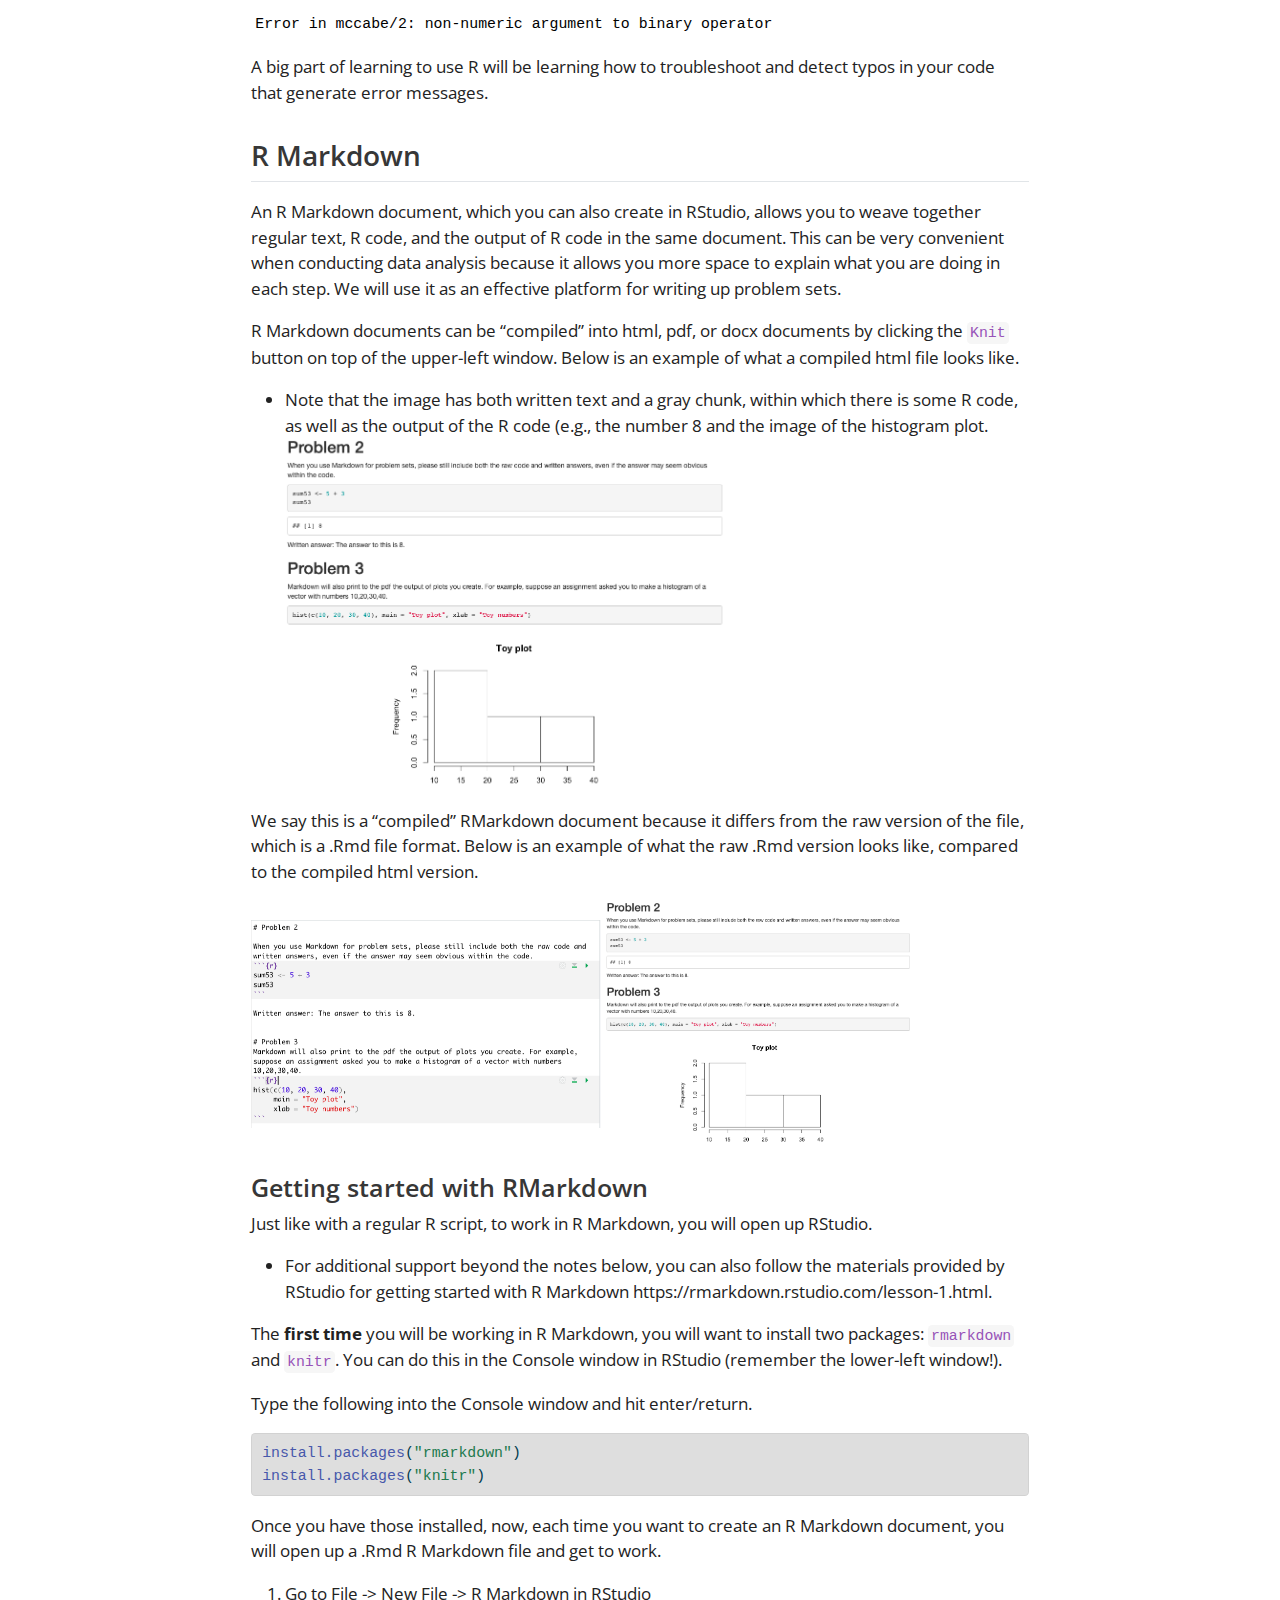
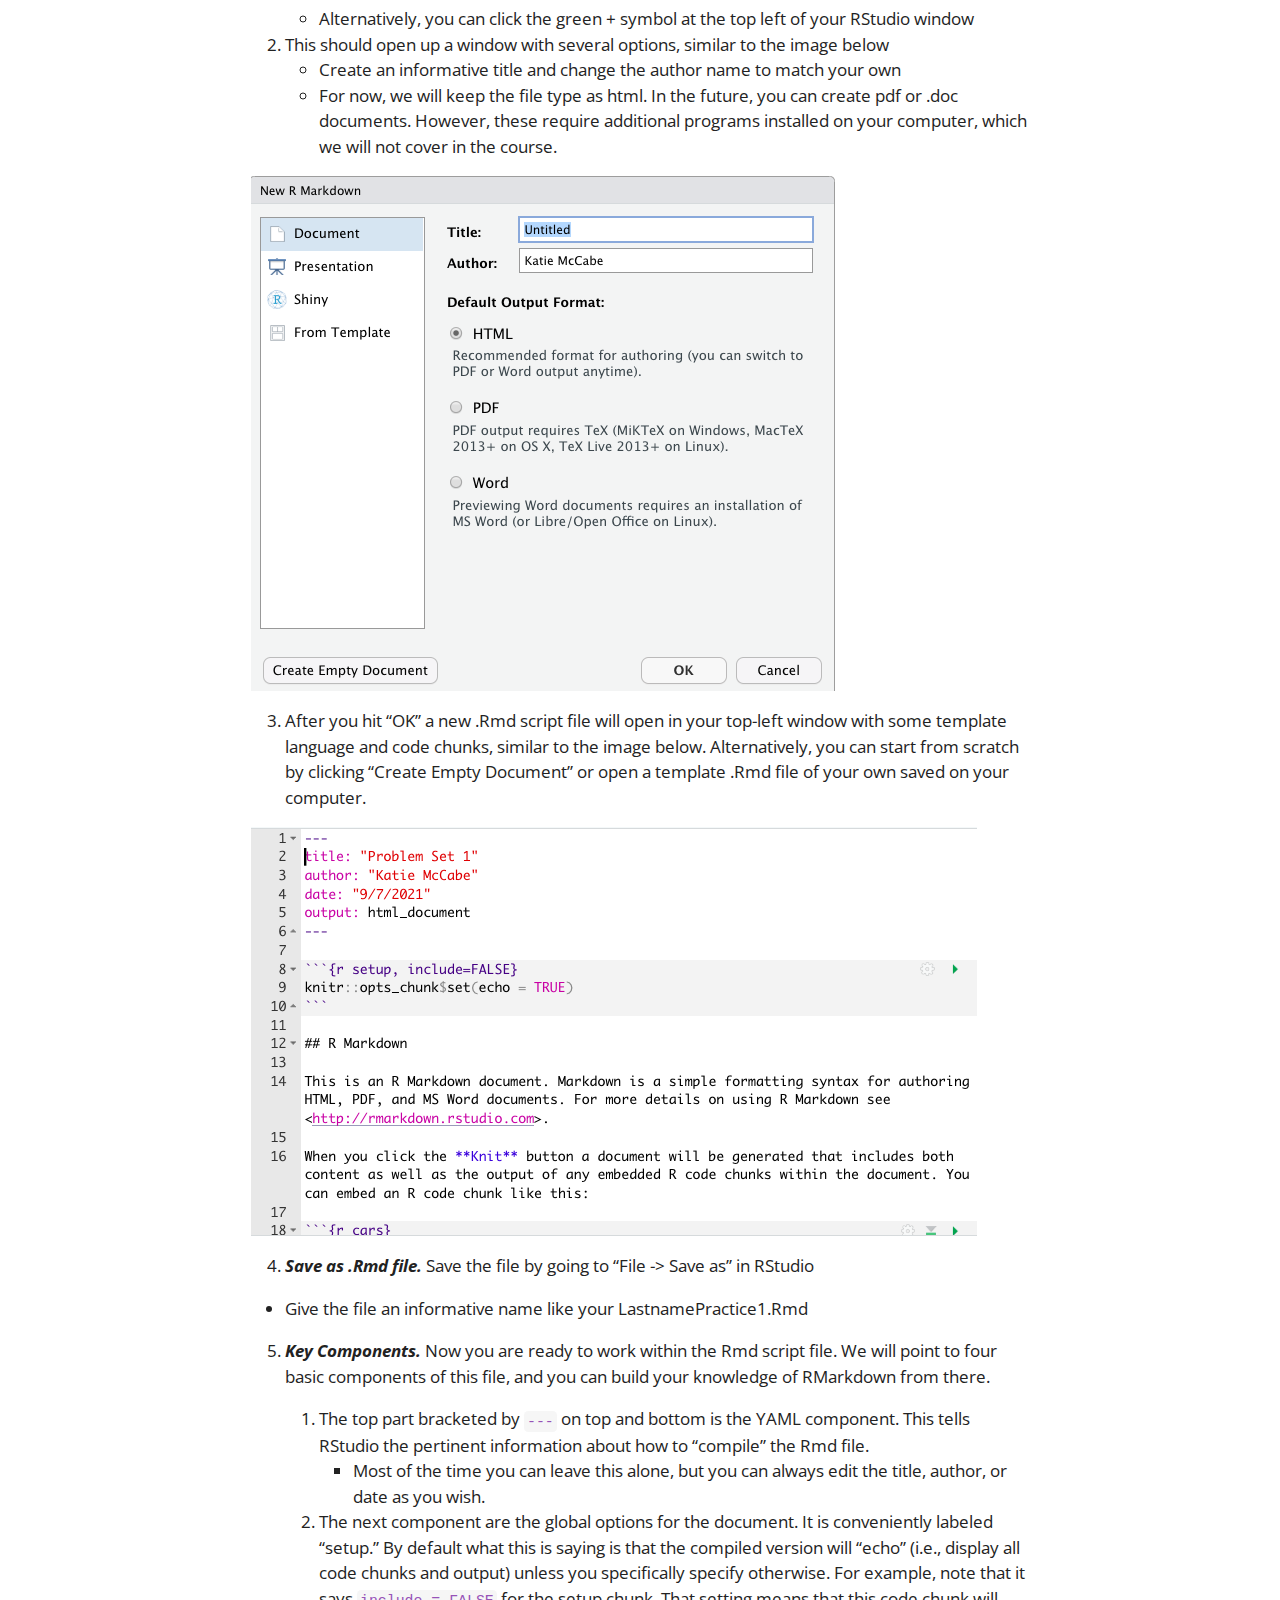
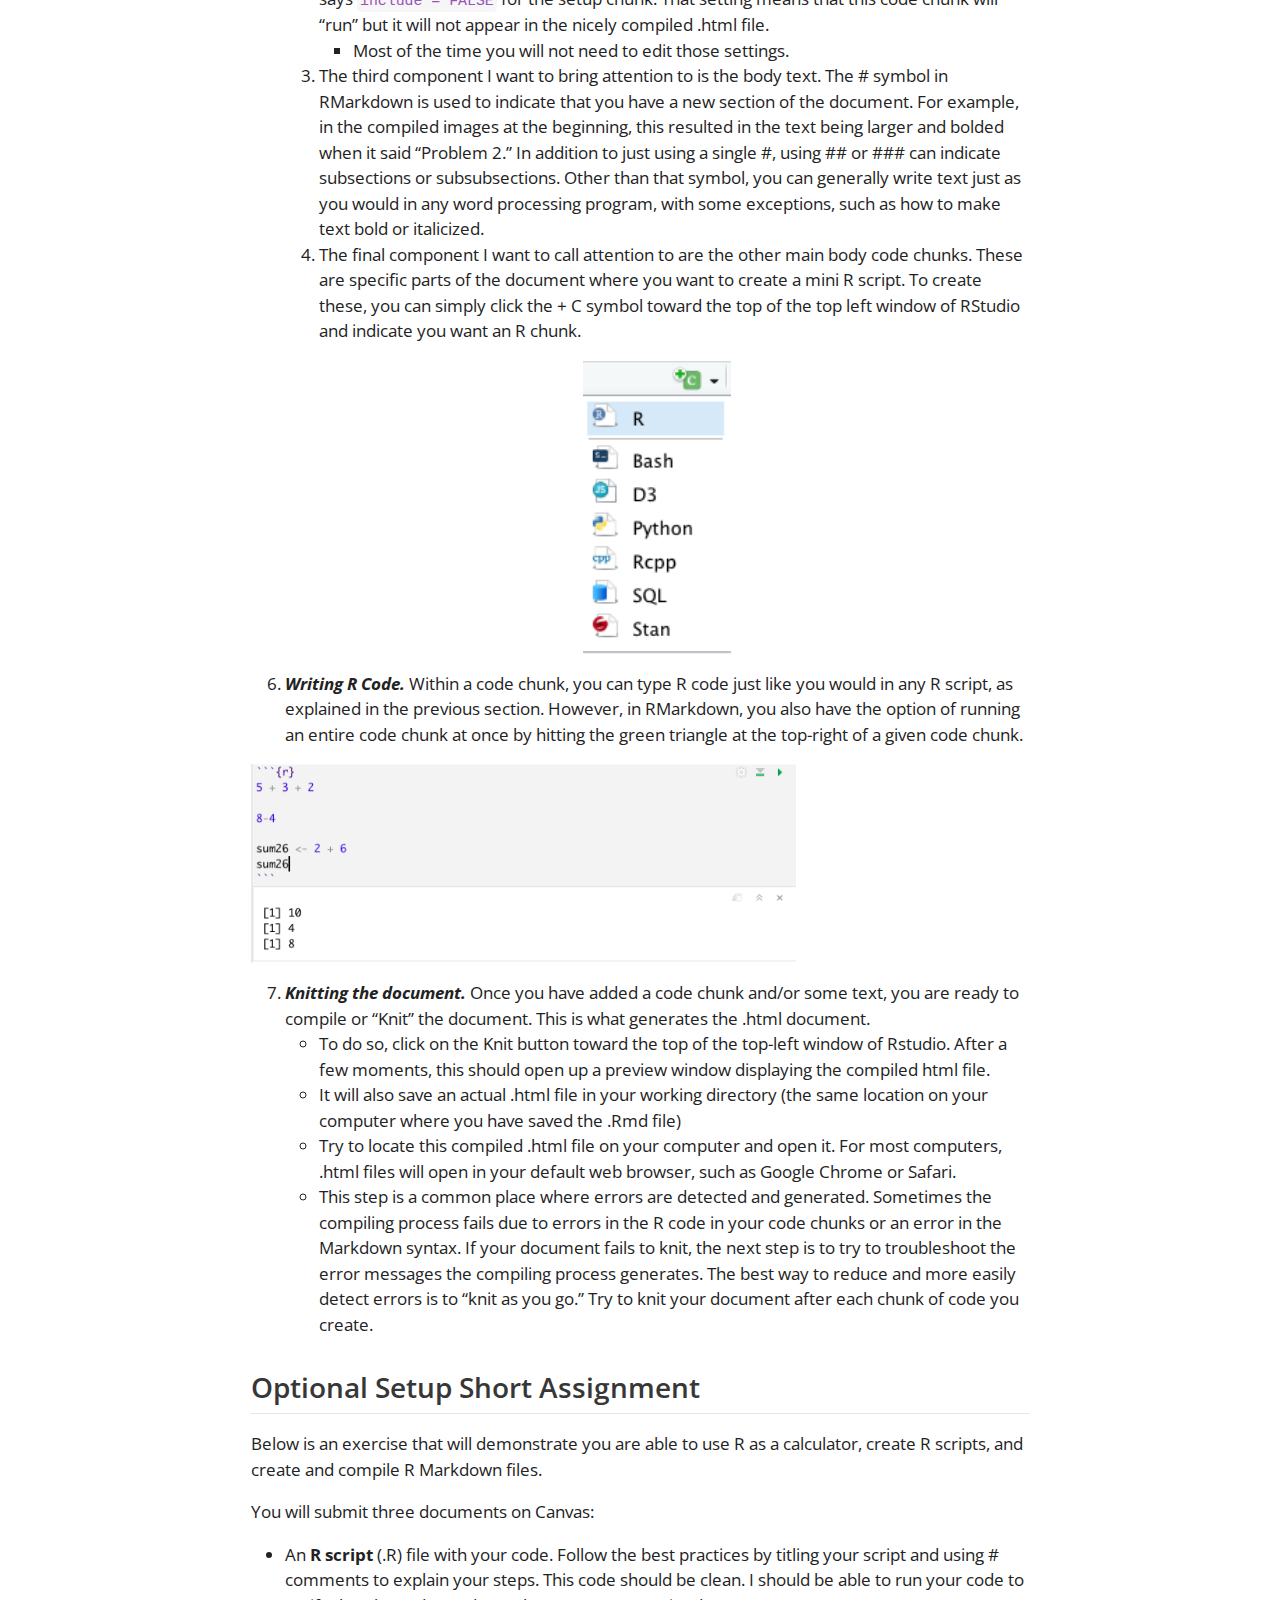
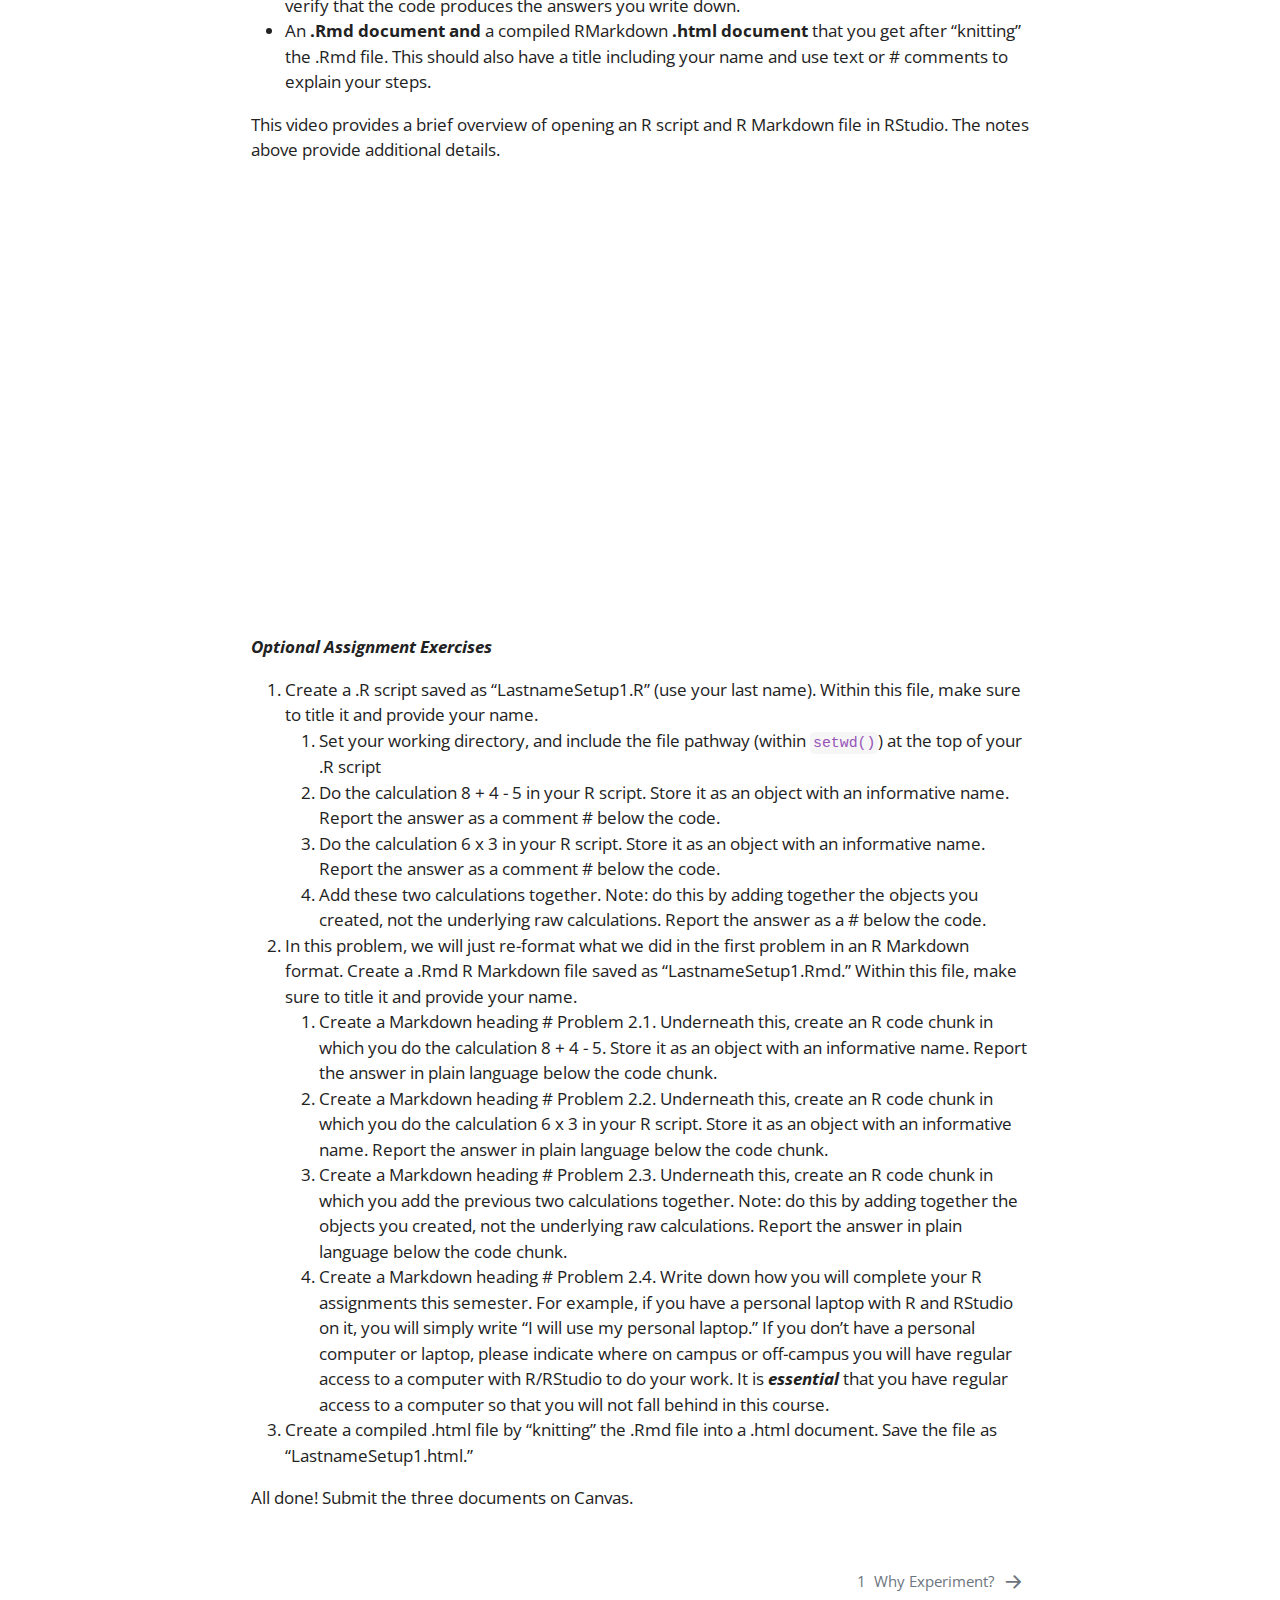
==== commit 88602d29: "add section" ====
--- a/docs/index.html
+++ b/docs/index.html
@@ -166,6 +166,12 @@
   <div class="sidebar-item-container"> 
   <a href="./05-Visualization.html" class="sidebar-item-text sidebar-link">
  <span class="menu-text"><span class="chapter-number">5</span>&nbsp; <span class="chapter-title">Visualization</span></span></a>
+  </div>
+</li>
+        <li class="sidebar-item">
+  <div class="sidebar-item-container"> 
+  <a href="./06-ethics.html" class="sidebar-item-text sidebar-link">
+ <span class="menu-text"><span class="chapter-number">6</span>&nbsp; <span class="chapter-title">Ethics and Sampling Considerations</span></span></a>
   </div>
 </li>
     </ul>
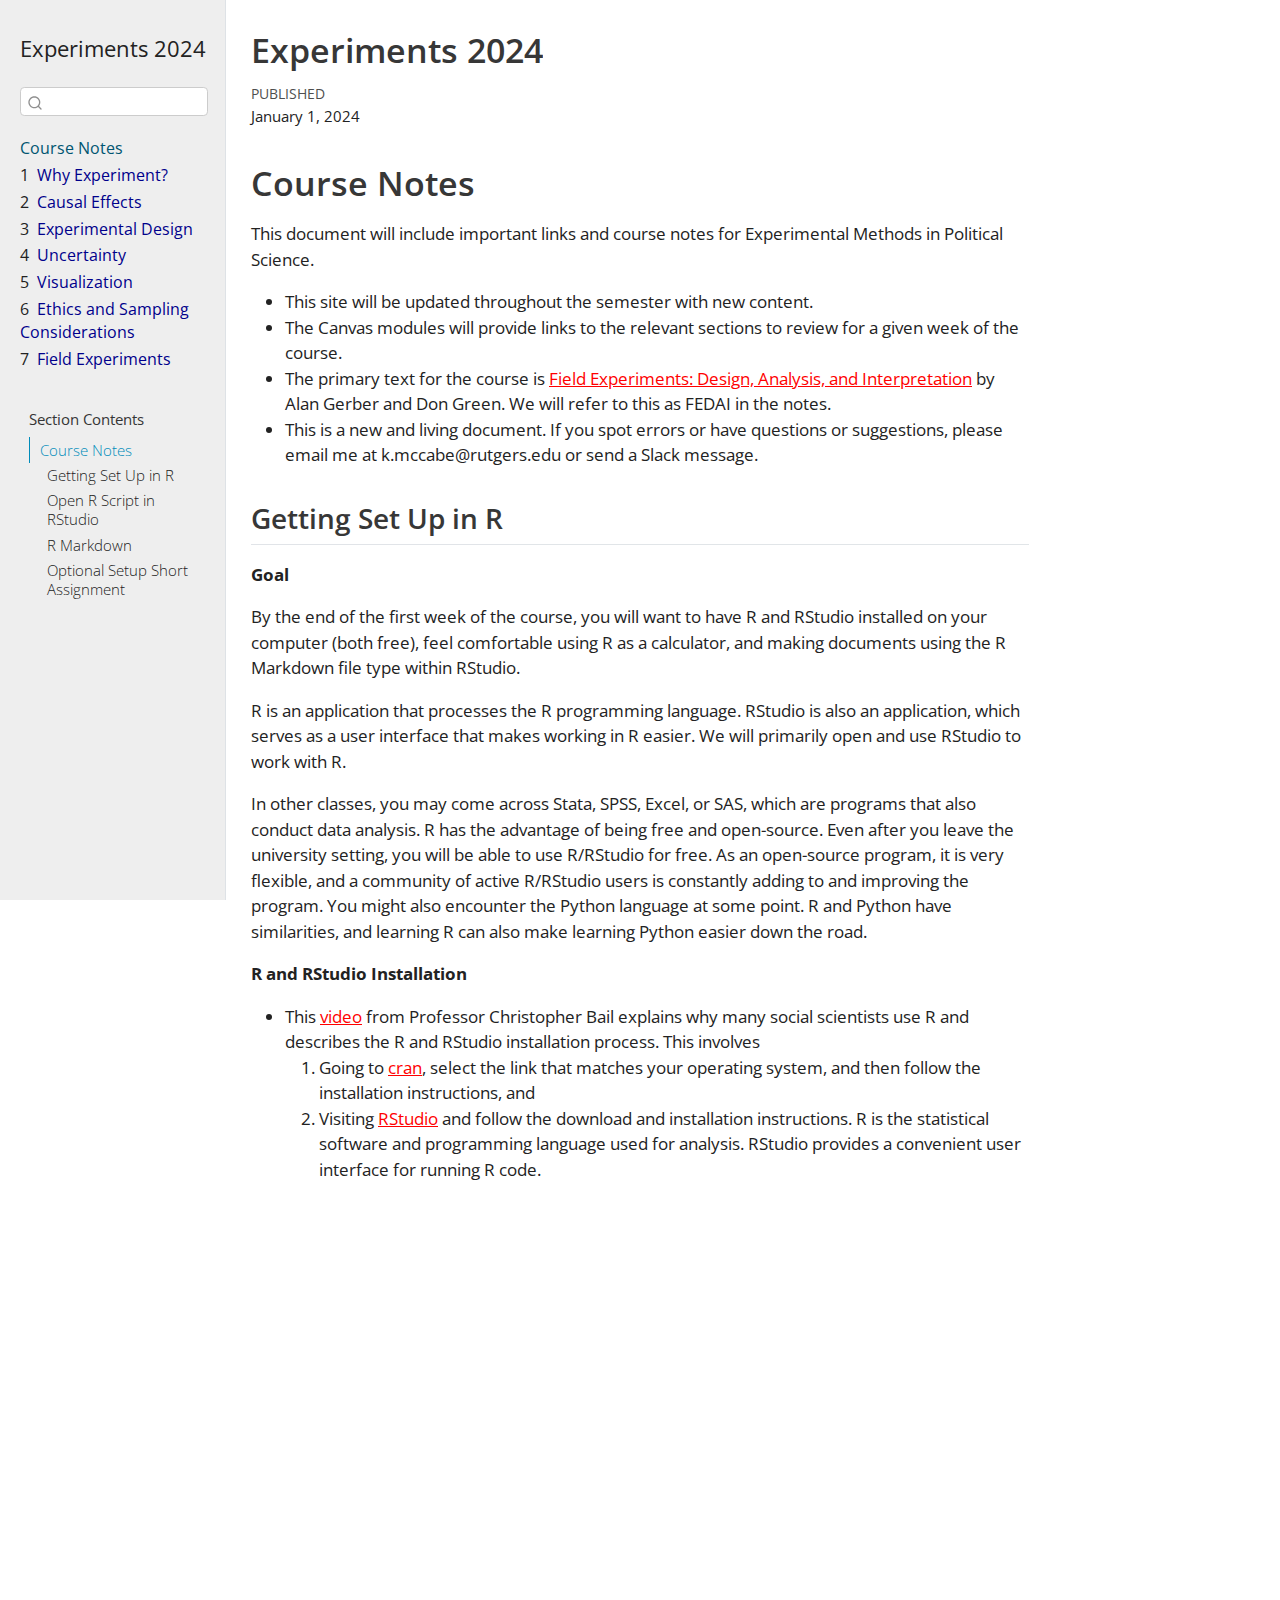
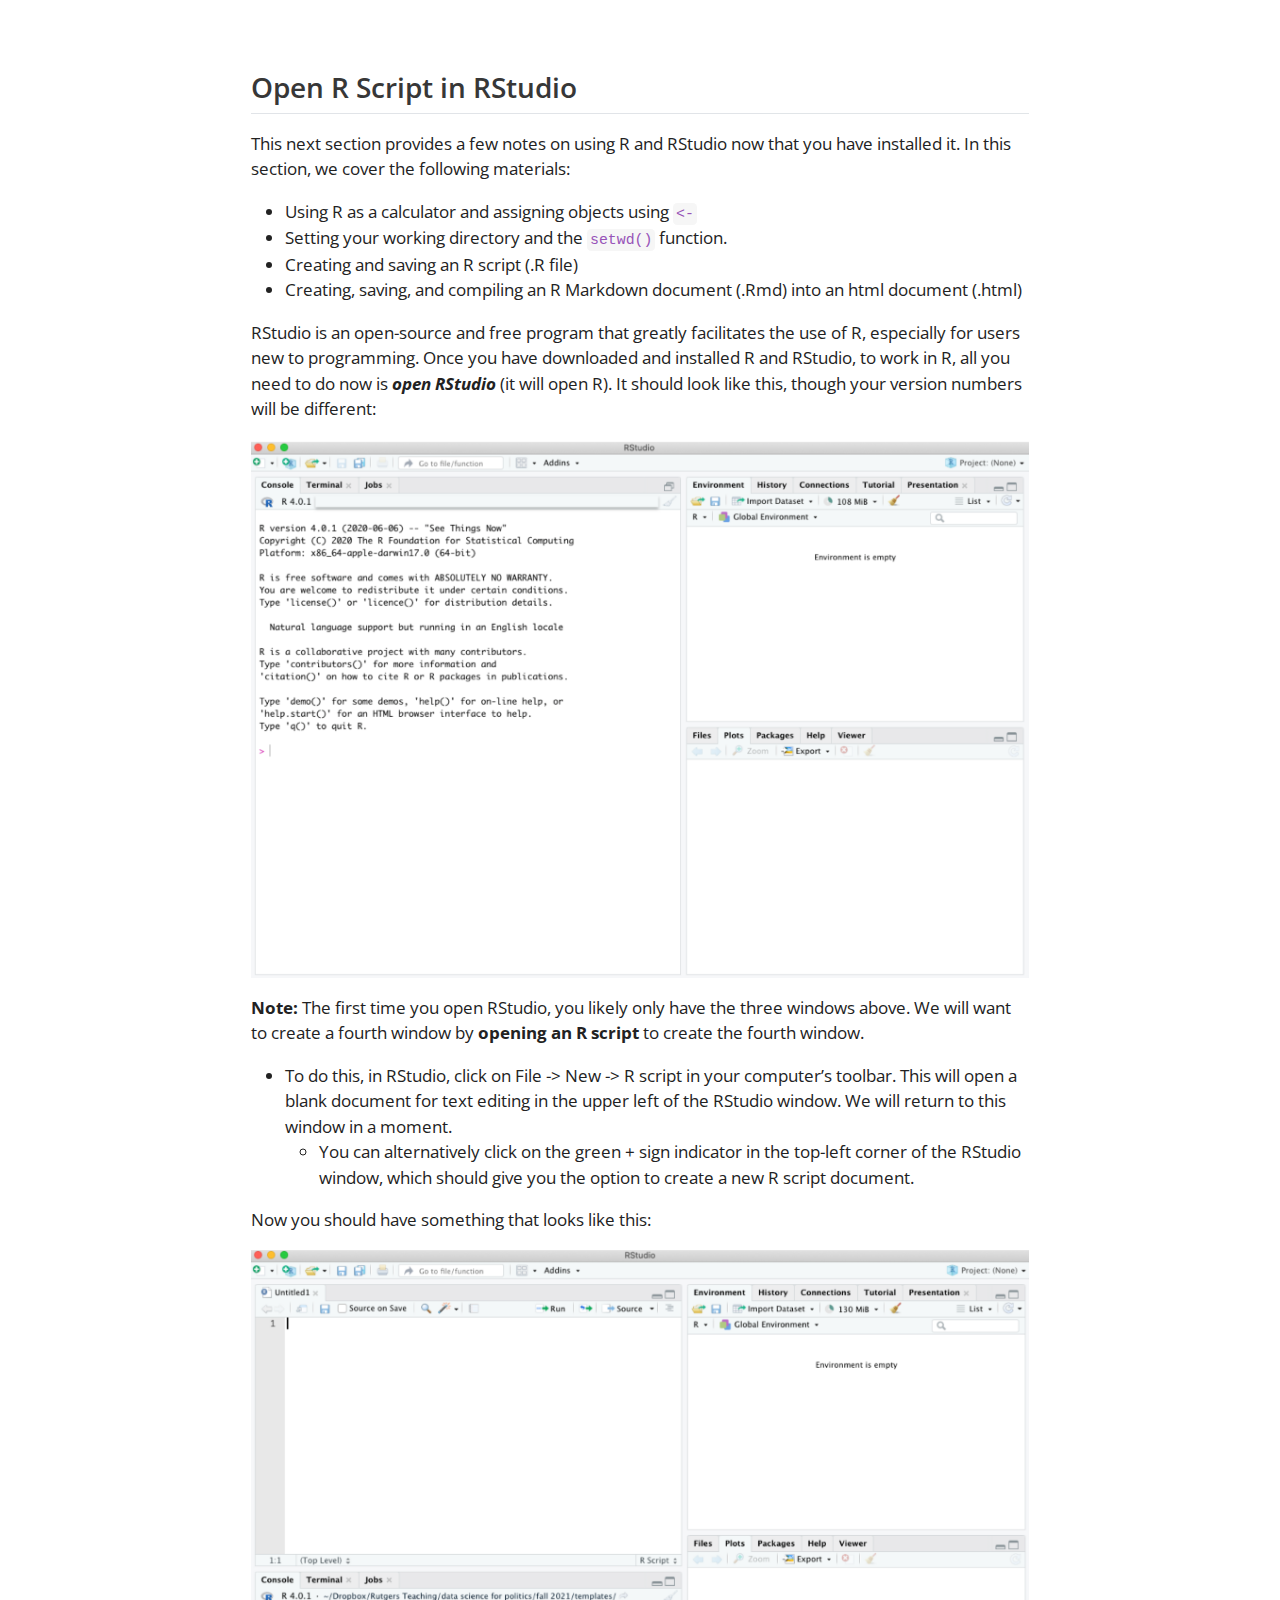
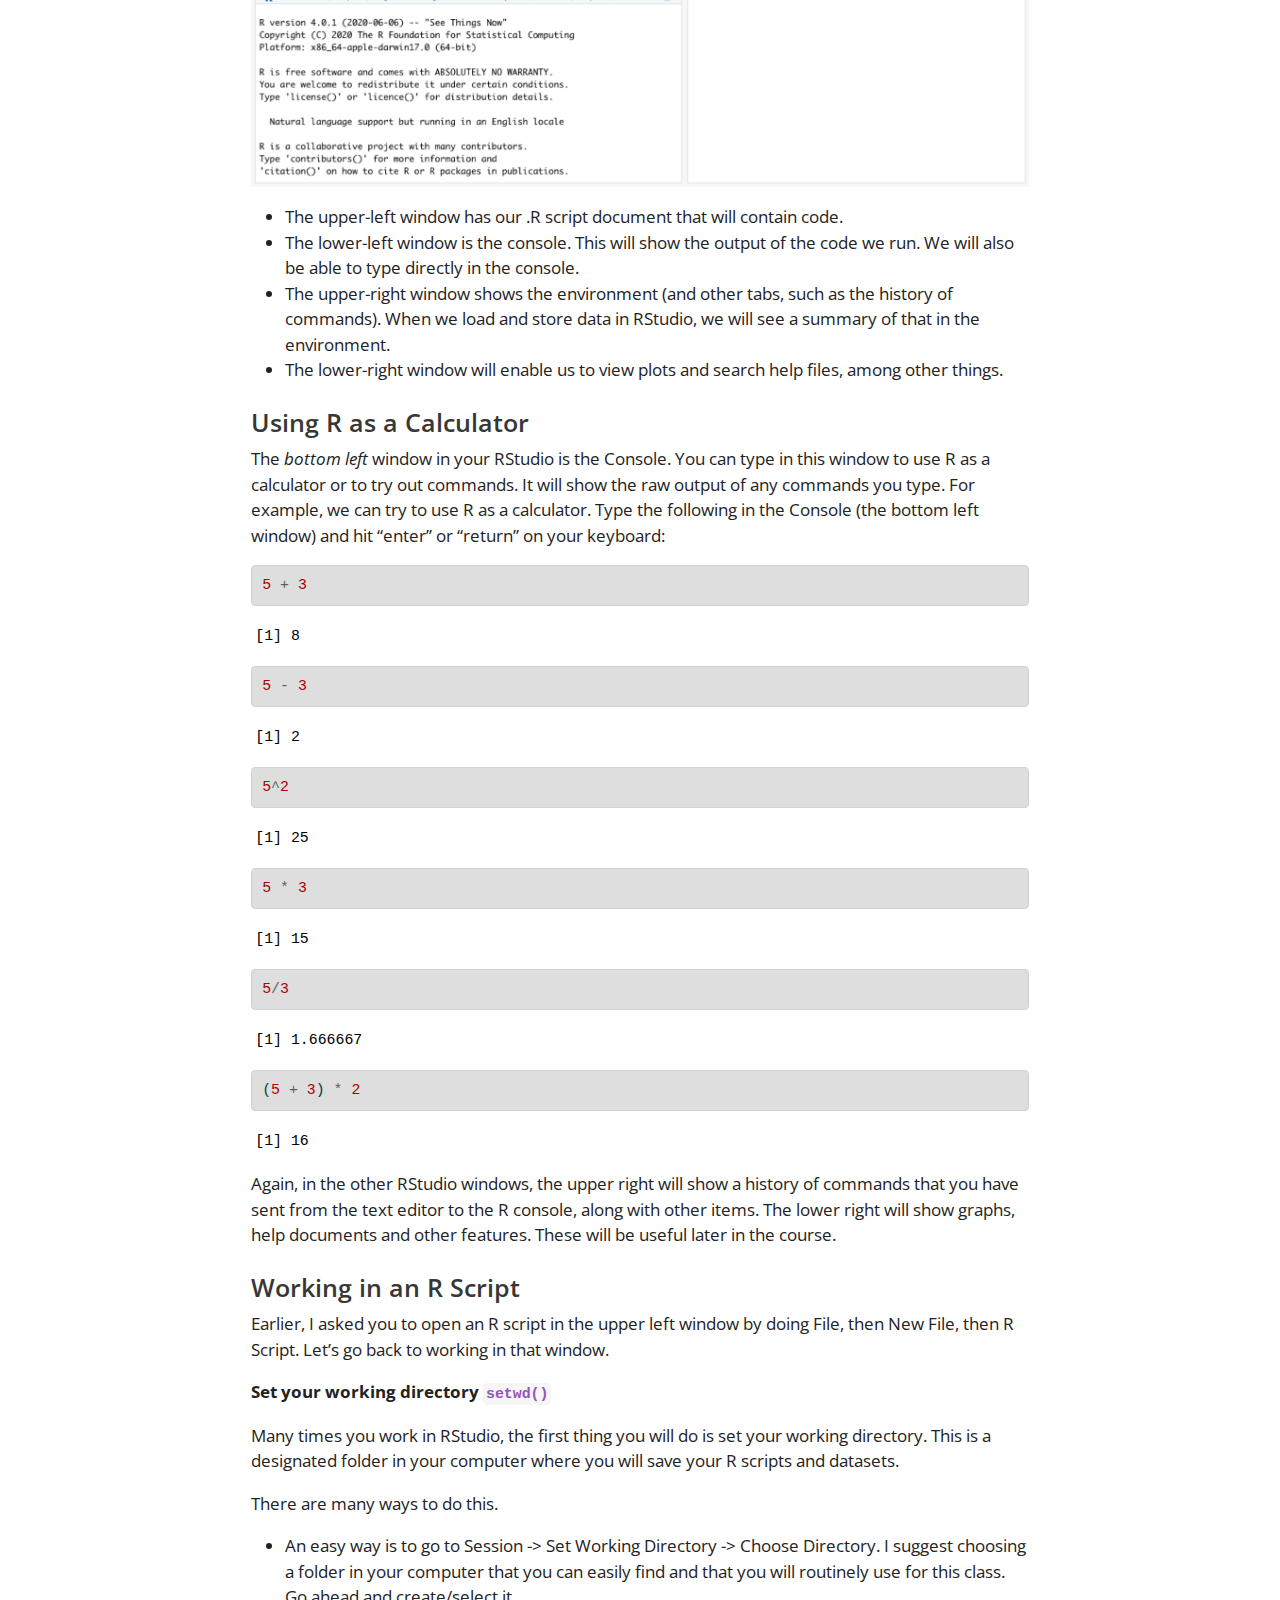
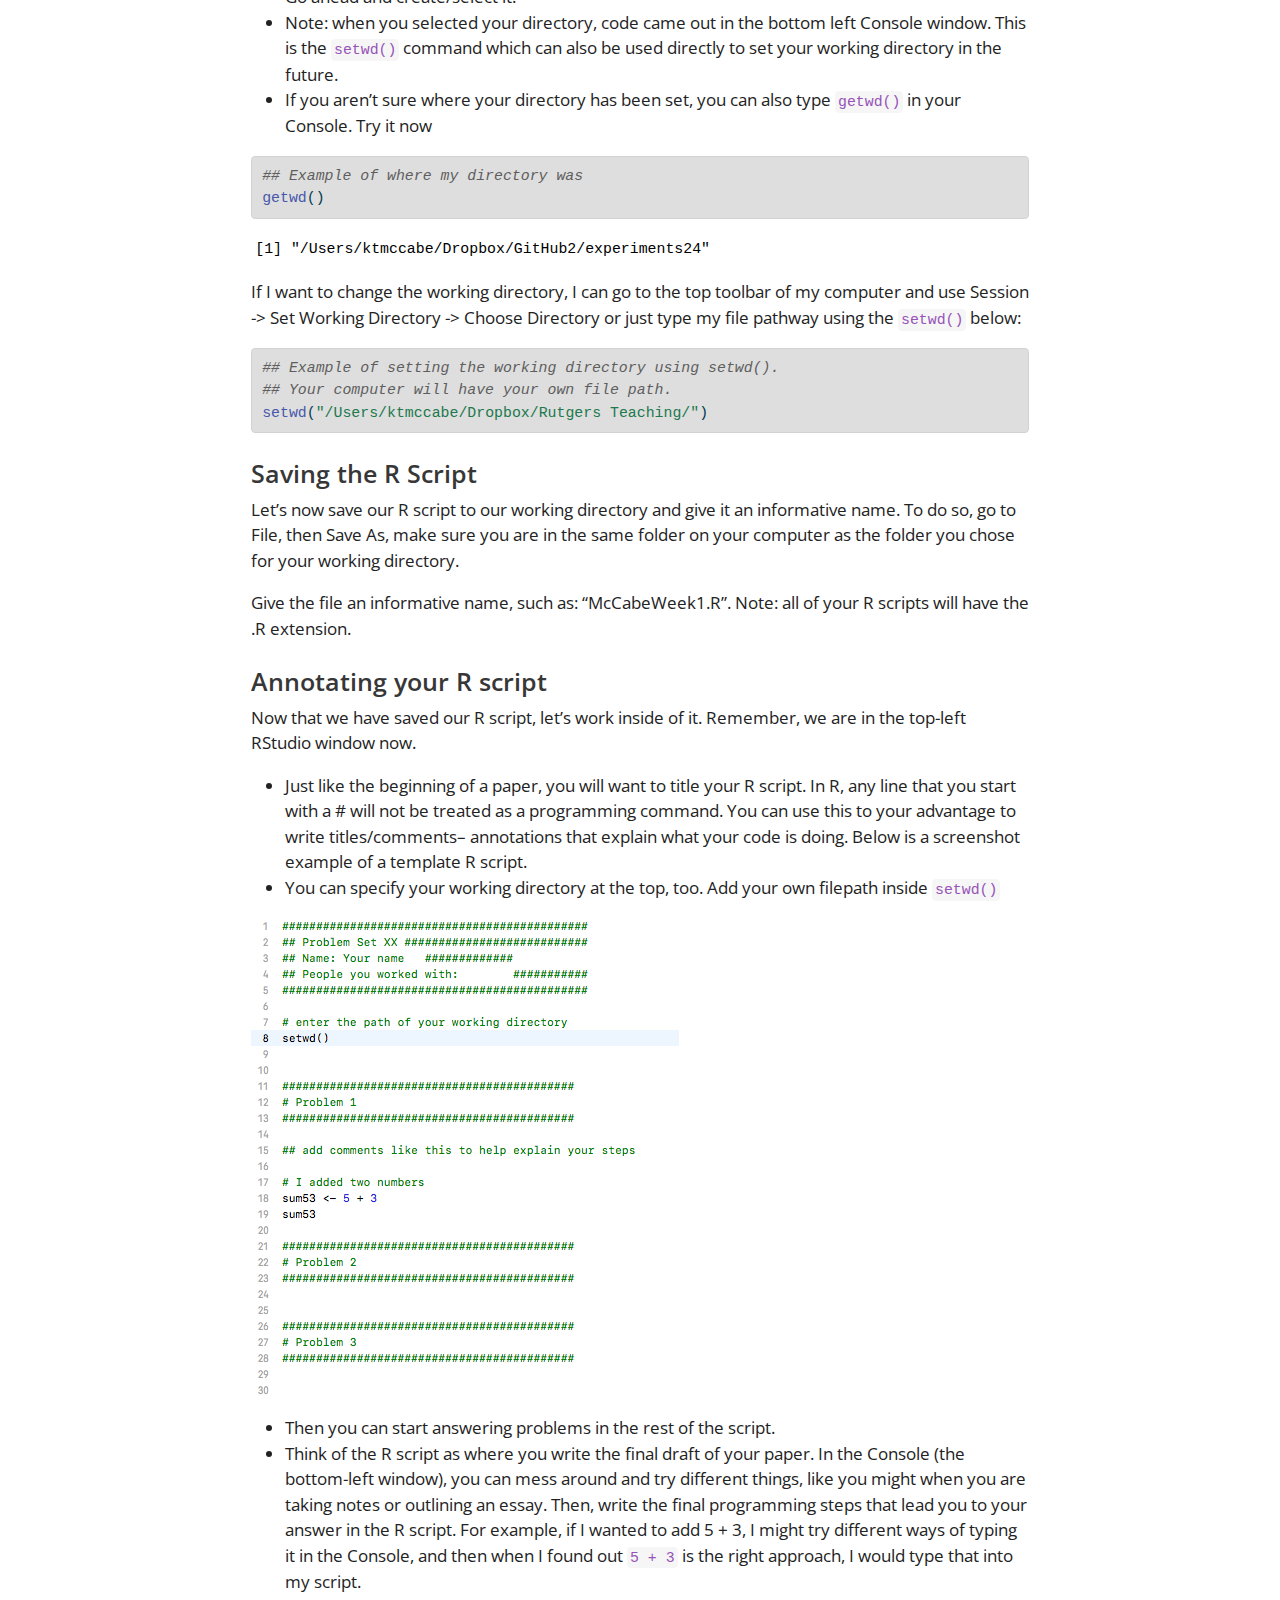
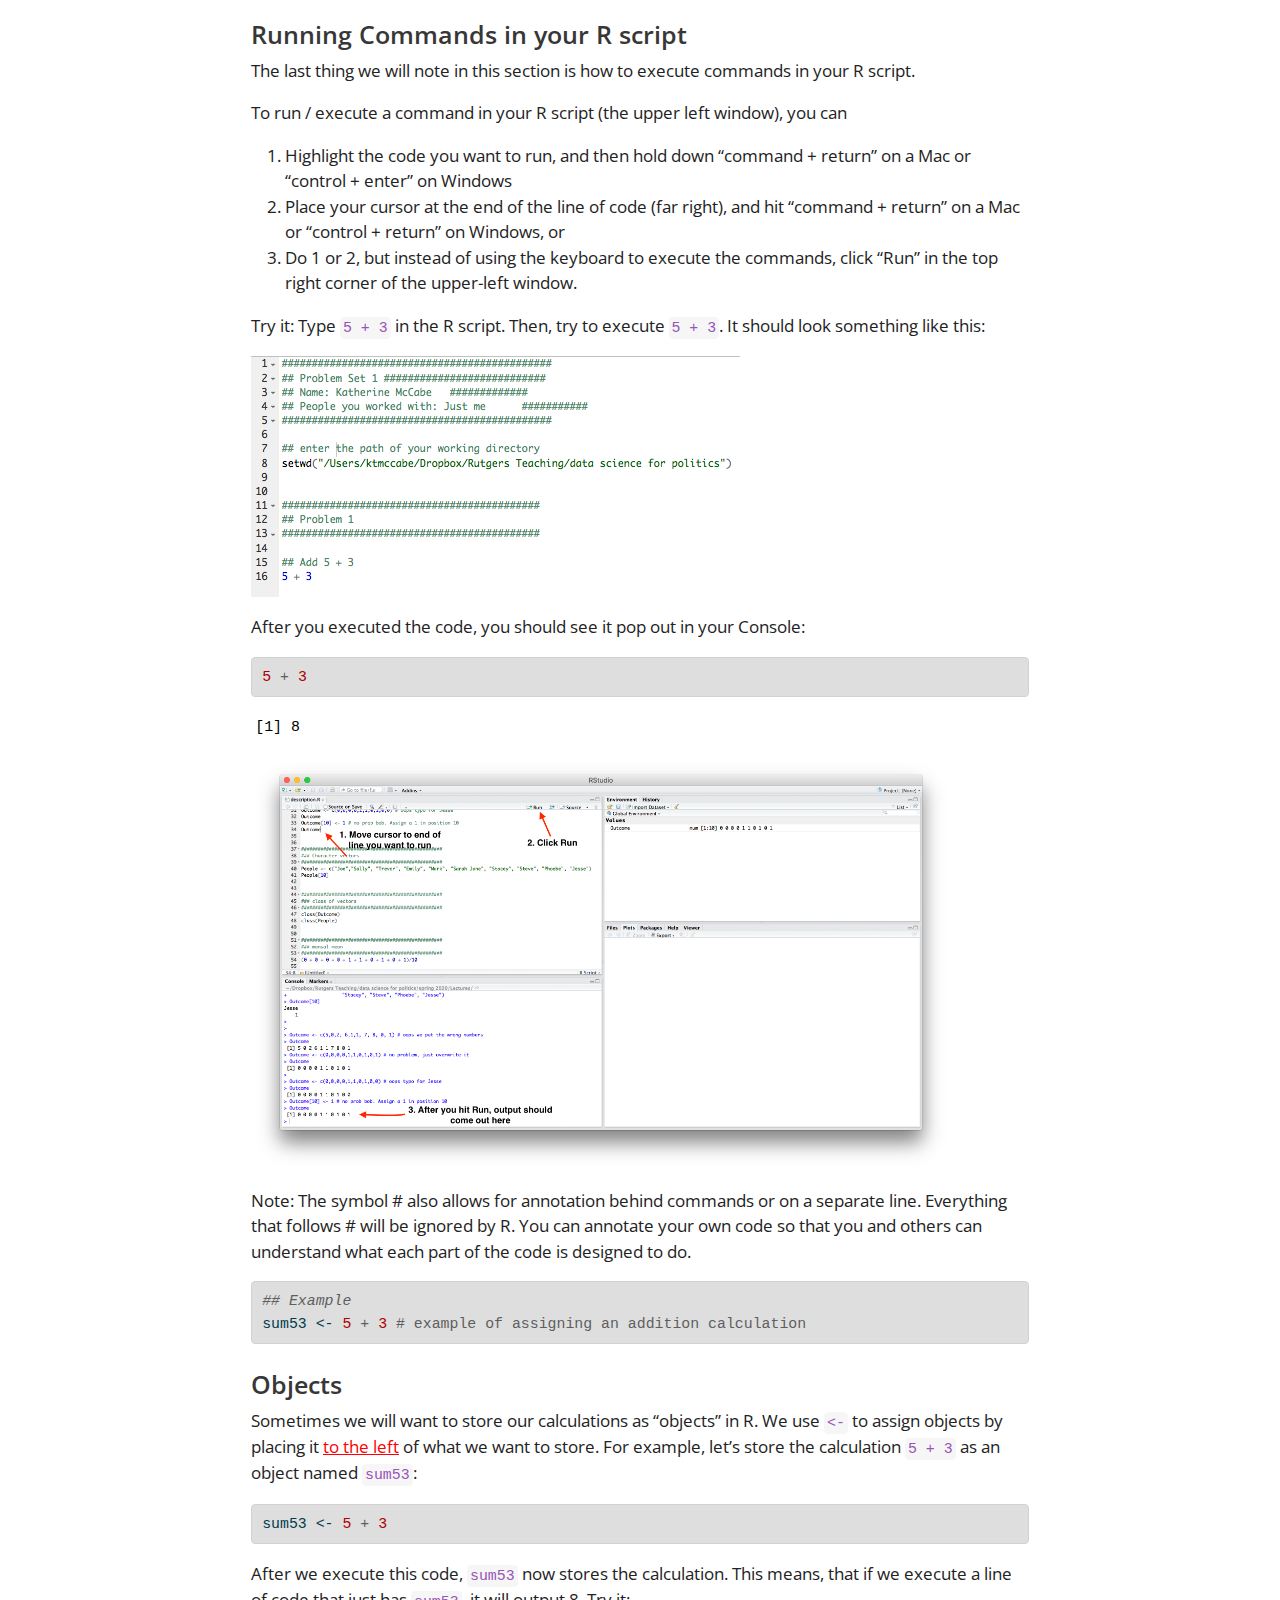
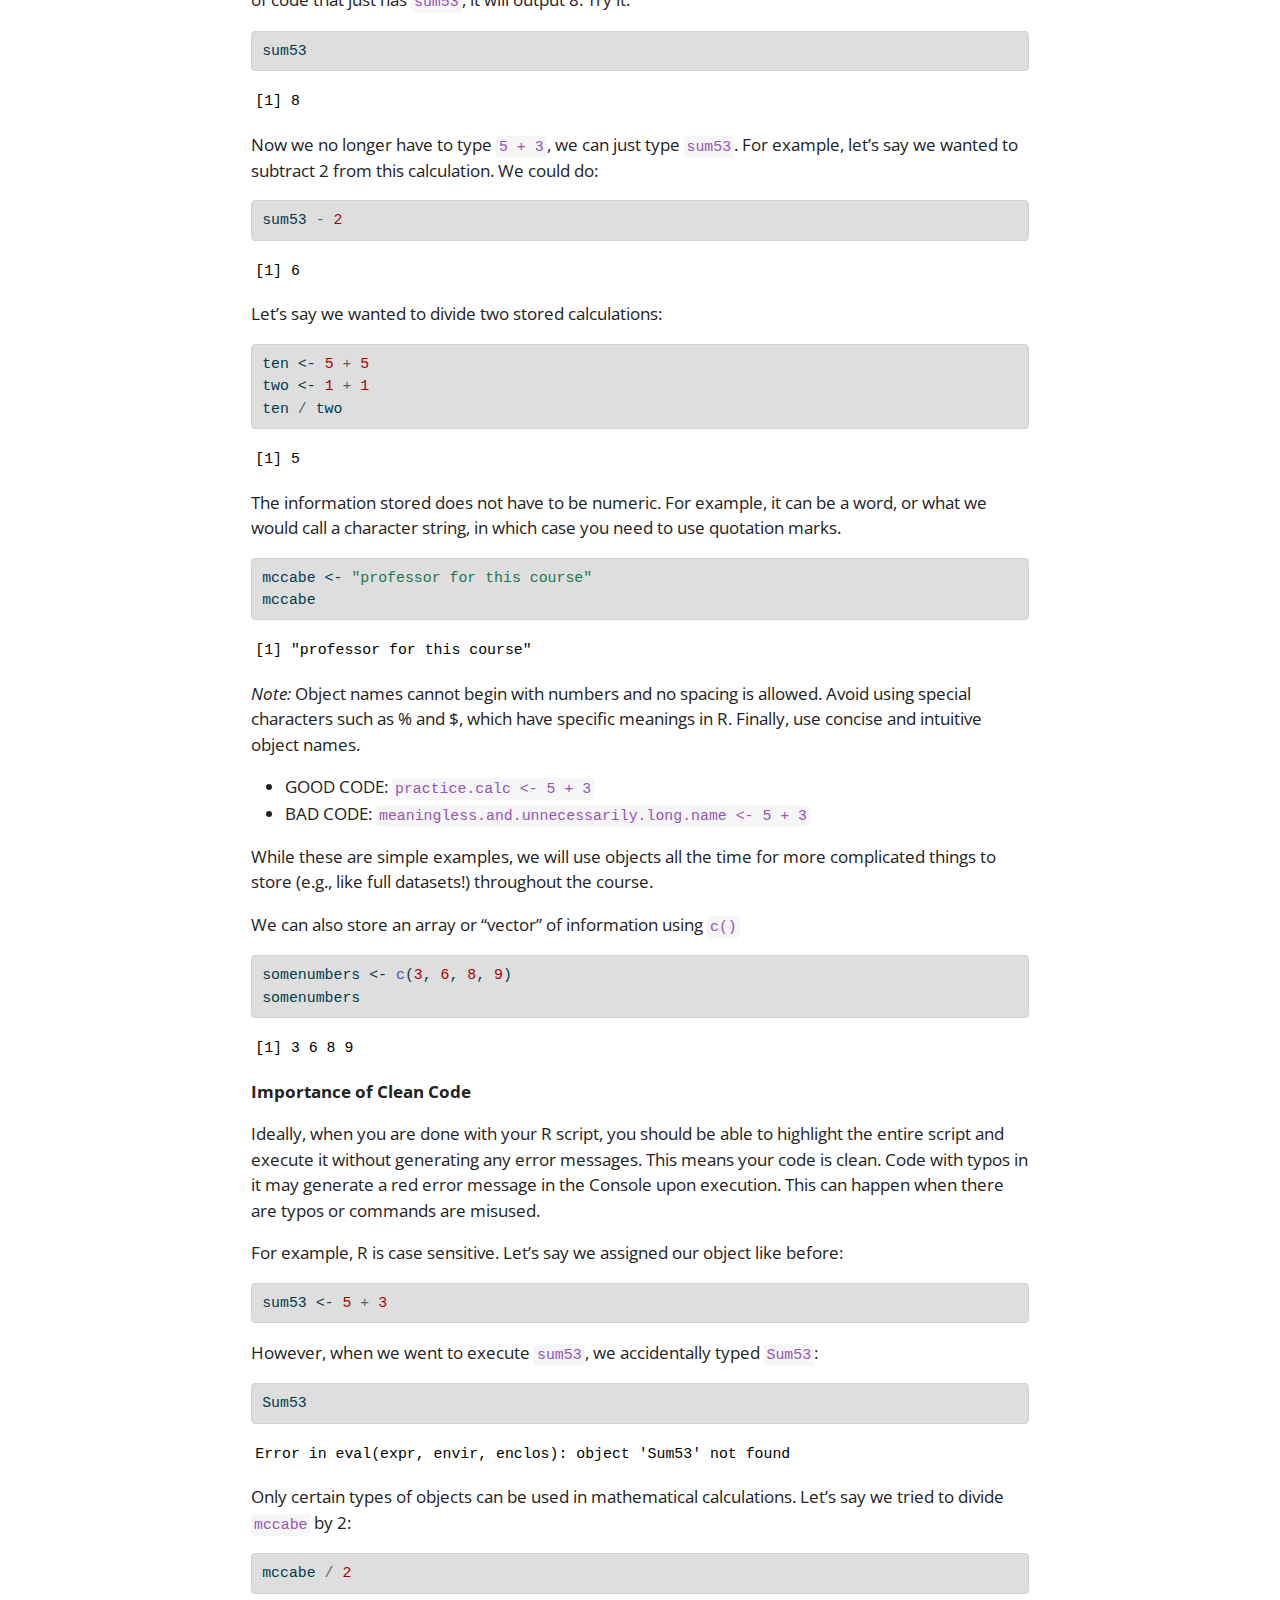
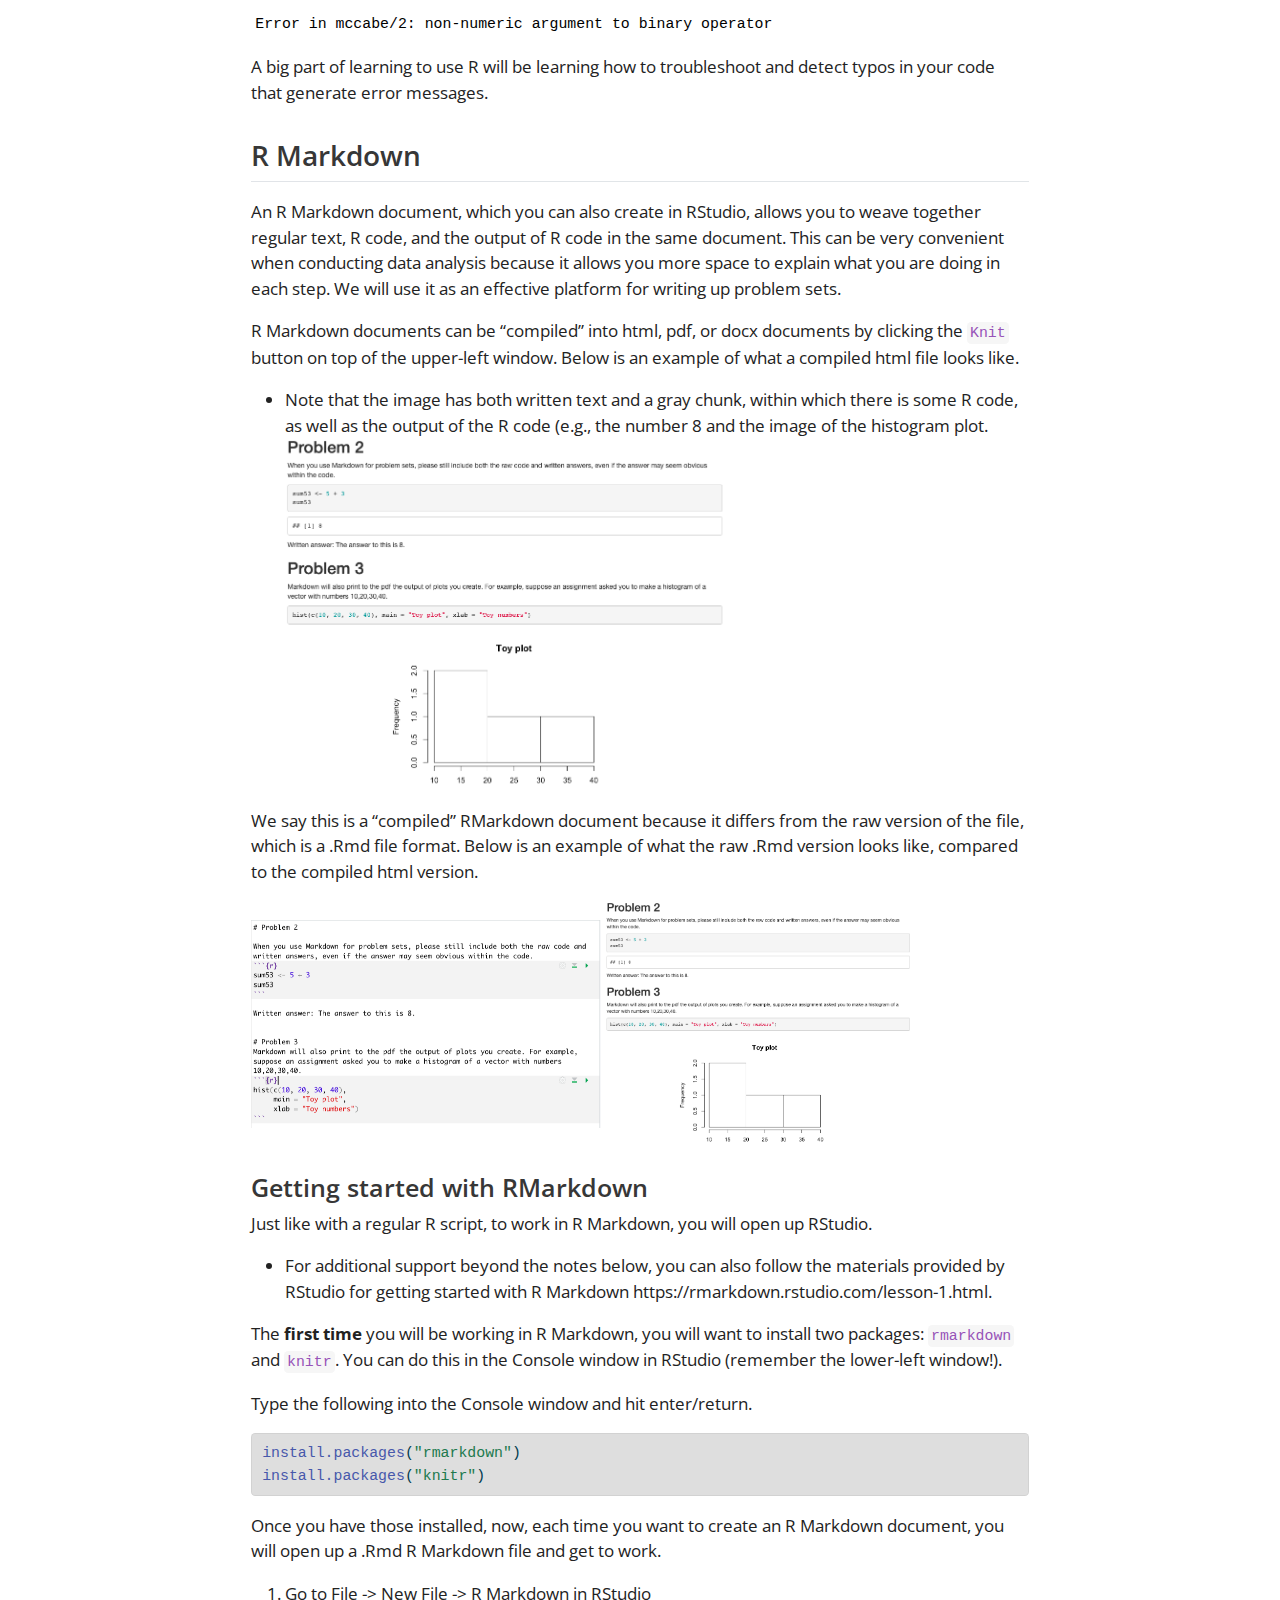
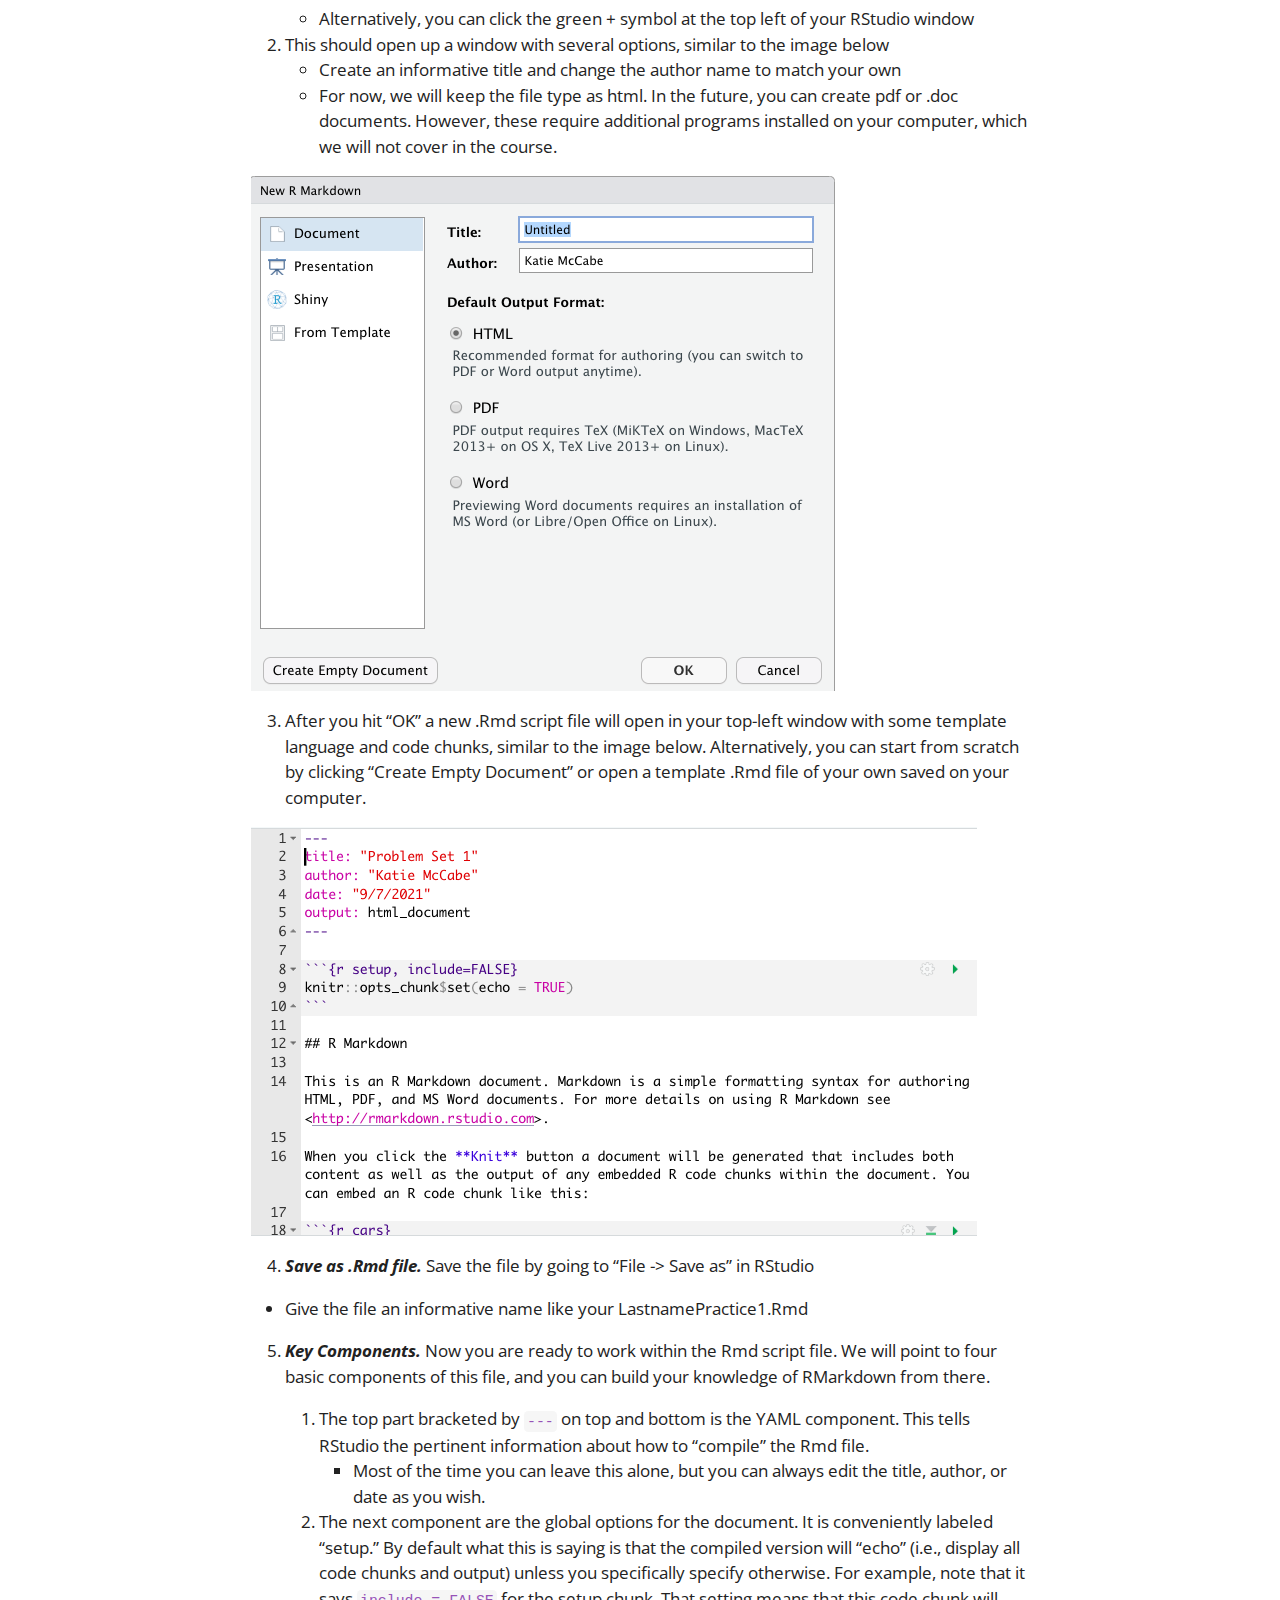
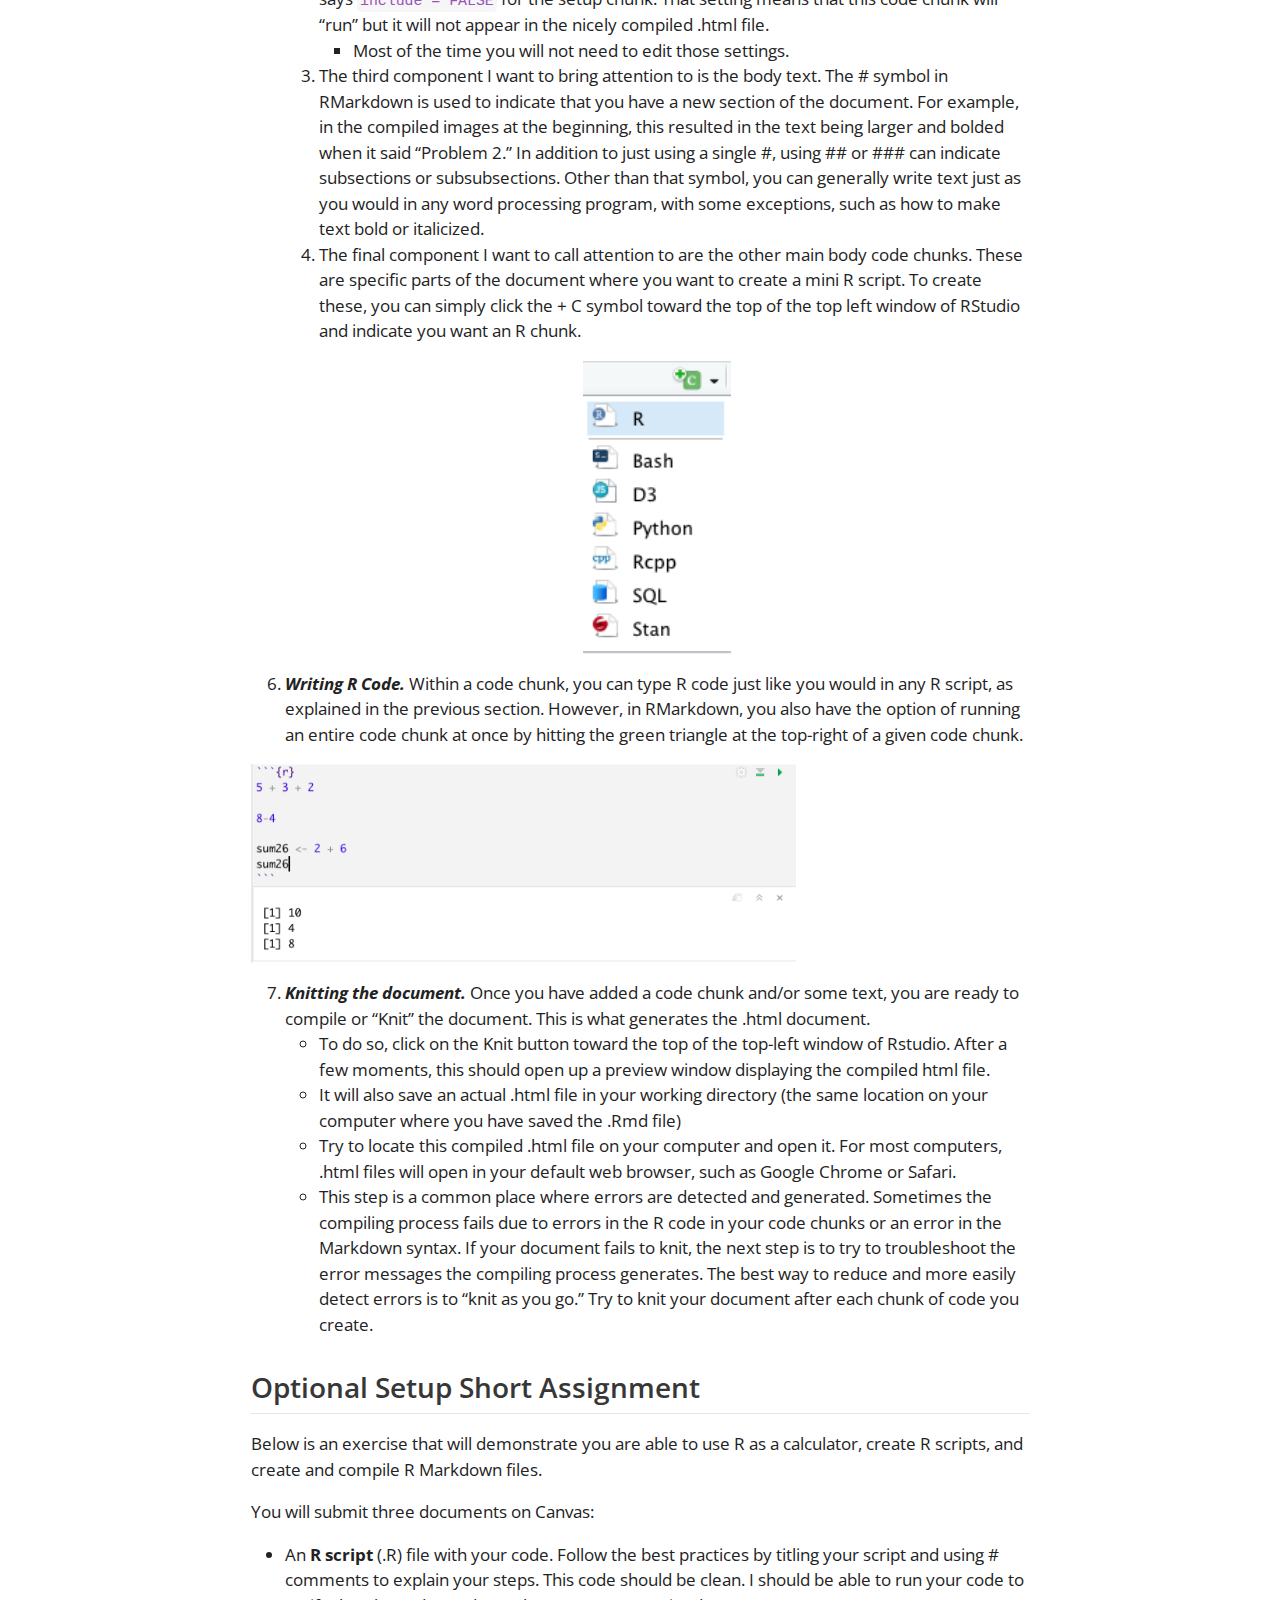
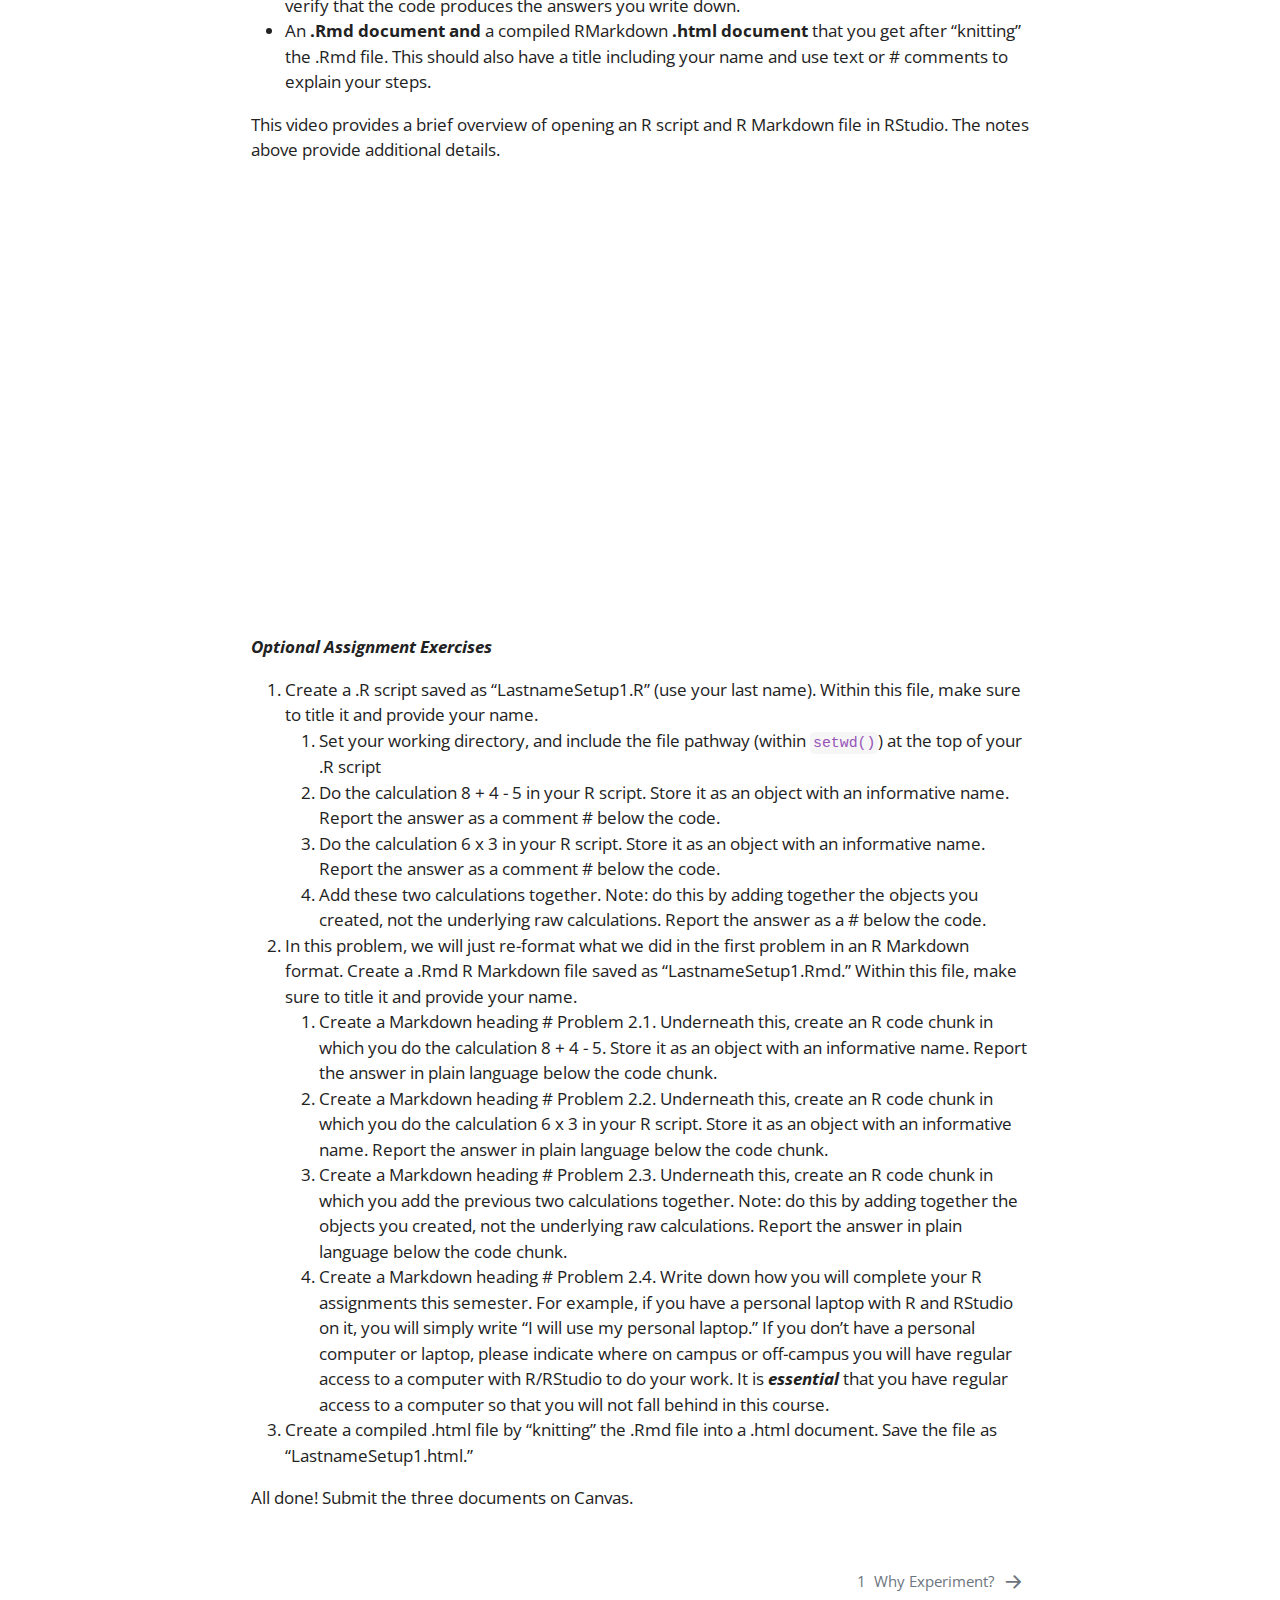
==== commit e8923552: "add section 7" ====
--- a/docs/index.html
+++ b/docs/index.html
@@ -172,6 +172,12 @@
   <div class="sidebar-item-container"> 
   <a href="./06-ethics.html" class="sidebar-item-text sidebar-link">
  <span class="menu-text"><span class="chapter-number">6</span>&nbsp; <span class="chapter-title">Ethics and Sampling Considerations</span></span></a>
+  </div>
+</li>
+        <li class="sidebar-item">
+  <div class="sidebar-item-container"> 
+  <a href="./07-FieldExperiments.html" class="sidebar-item-text sidebar-link">
+ <span class="menu-text"><span class="chapter-number">7</span>&nbsp; <span class="chapter-title">Field Experiments</span></span></a>
   </div>
 </li>
     </ul>
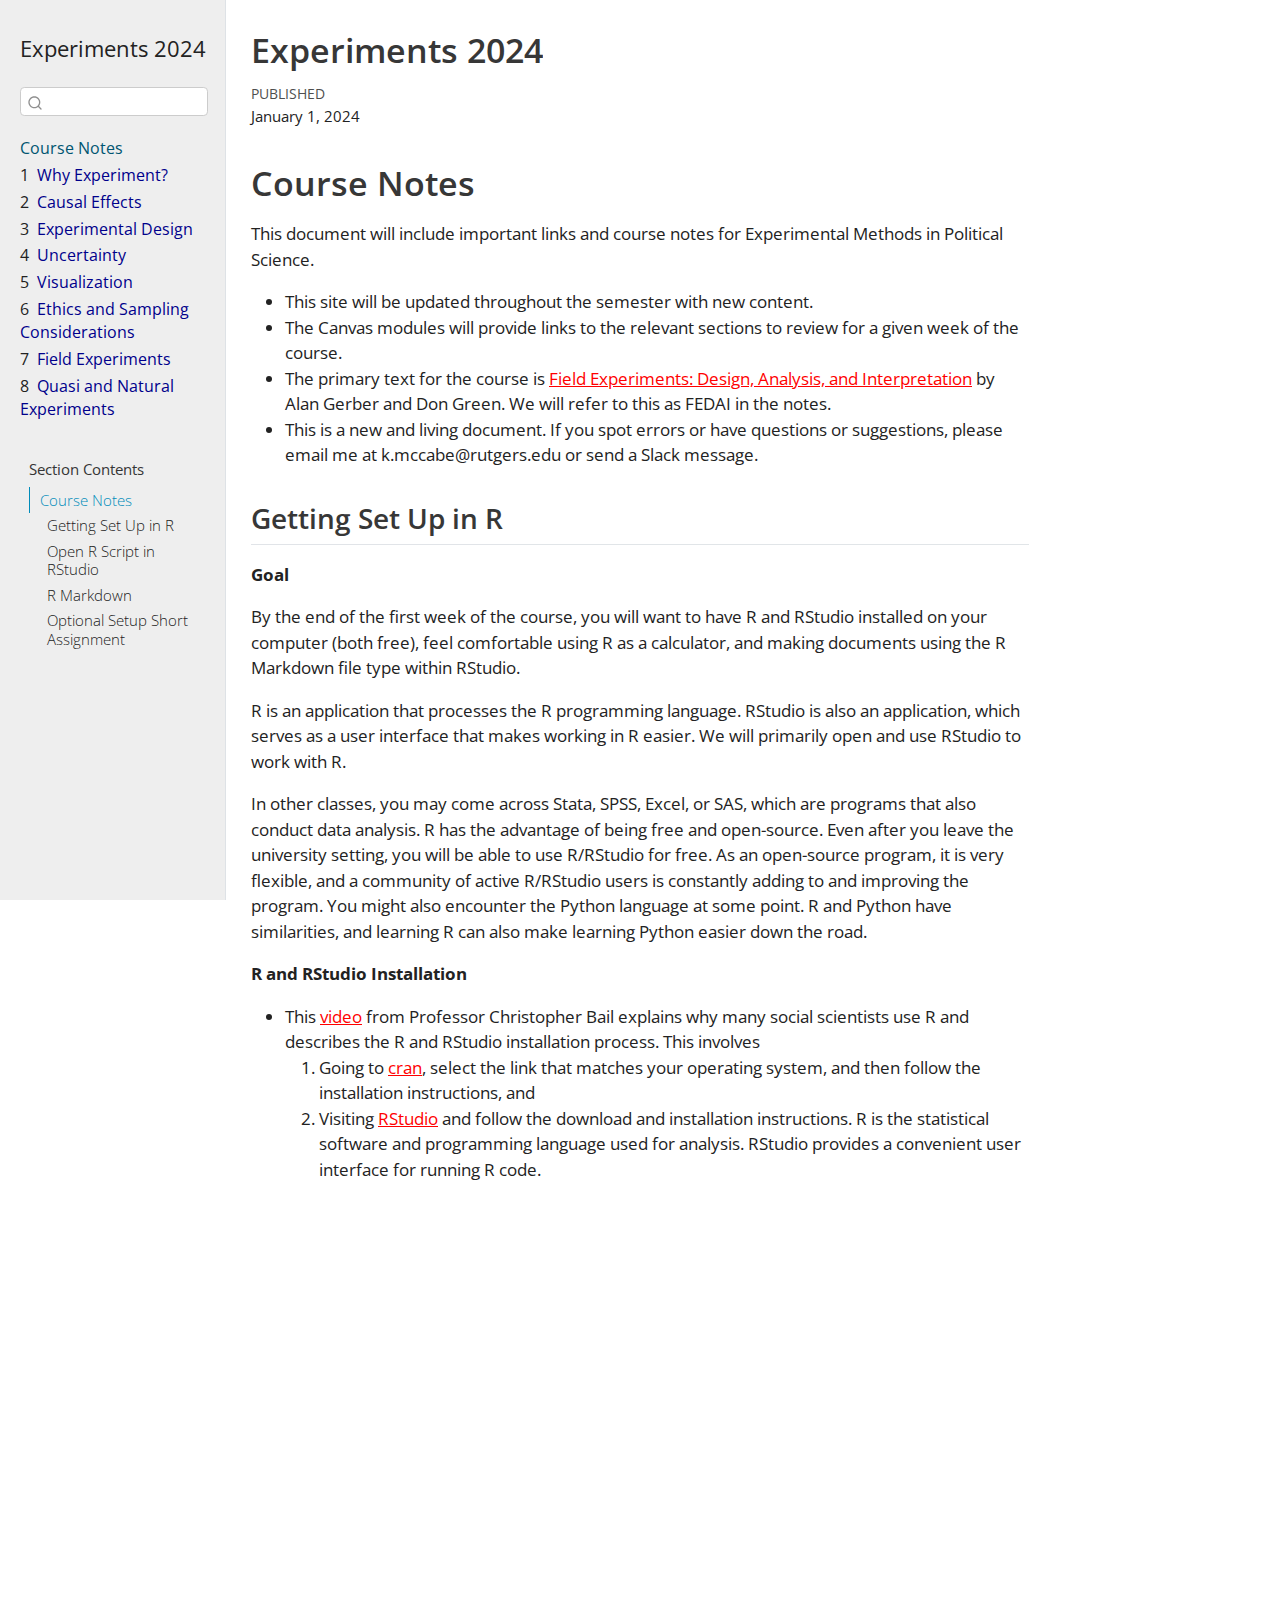
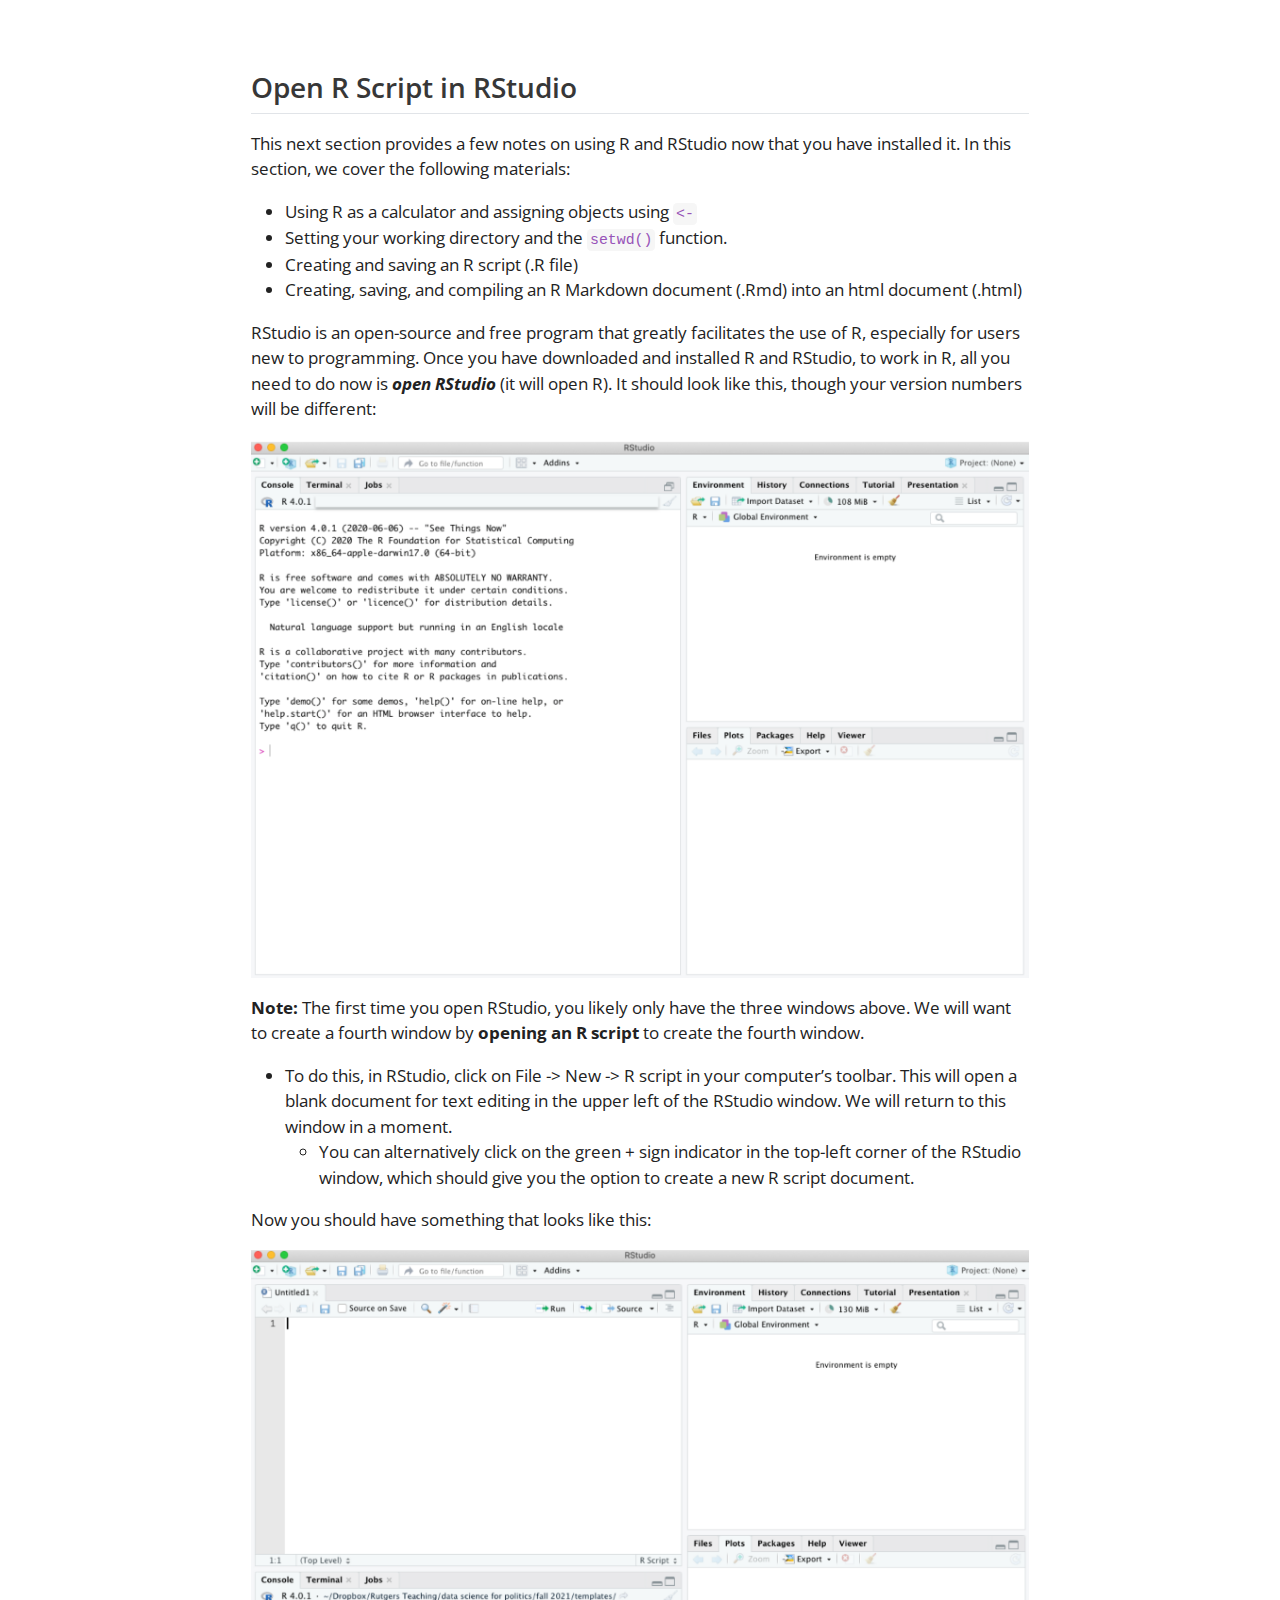
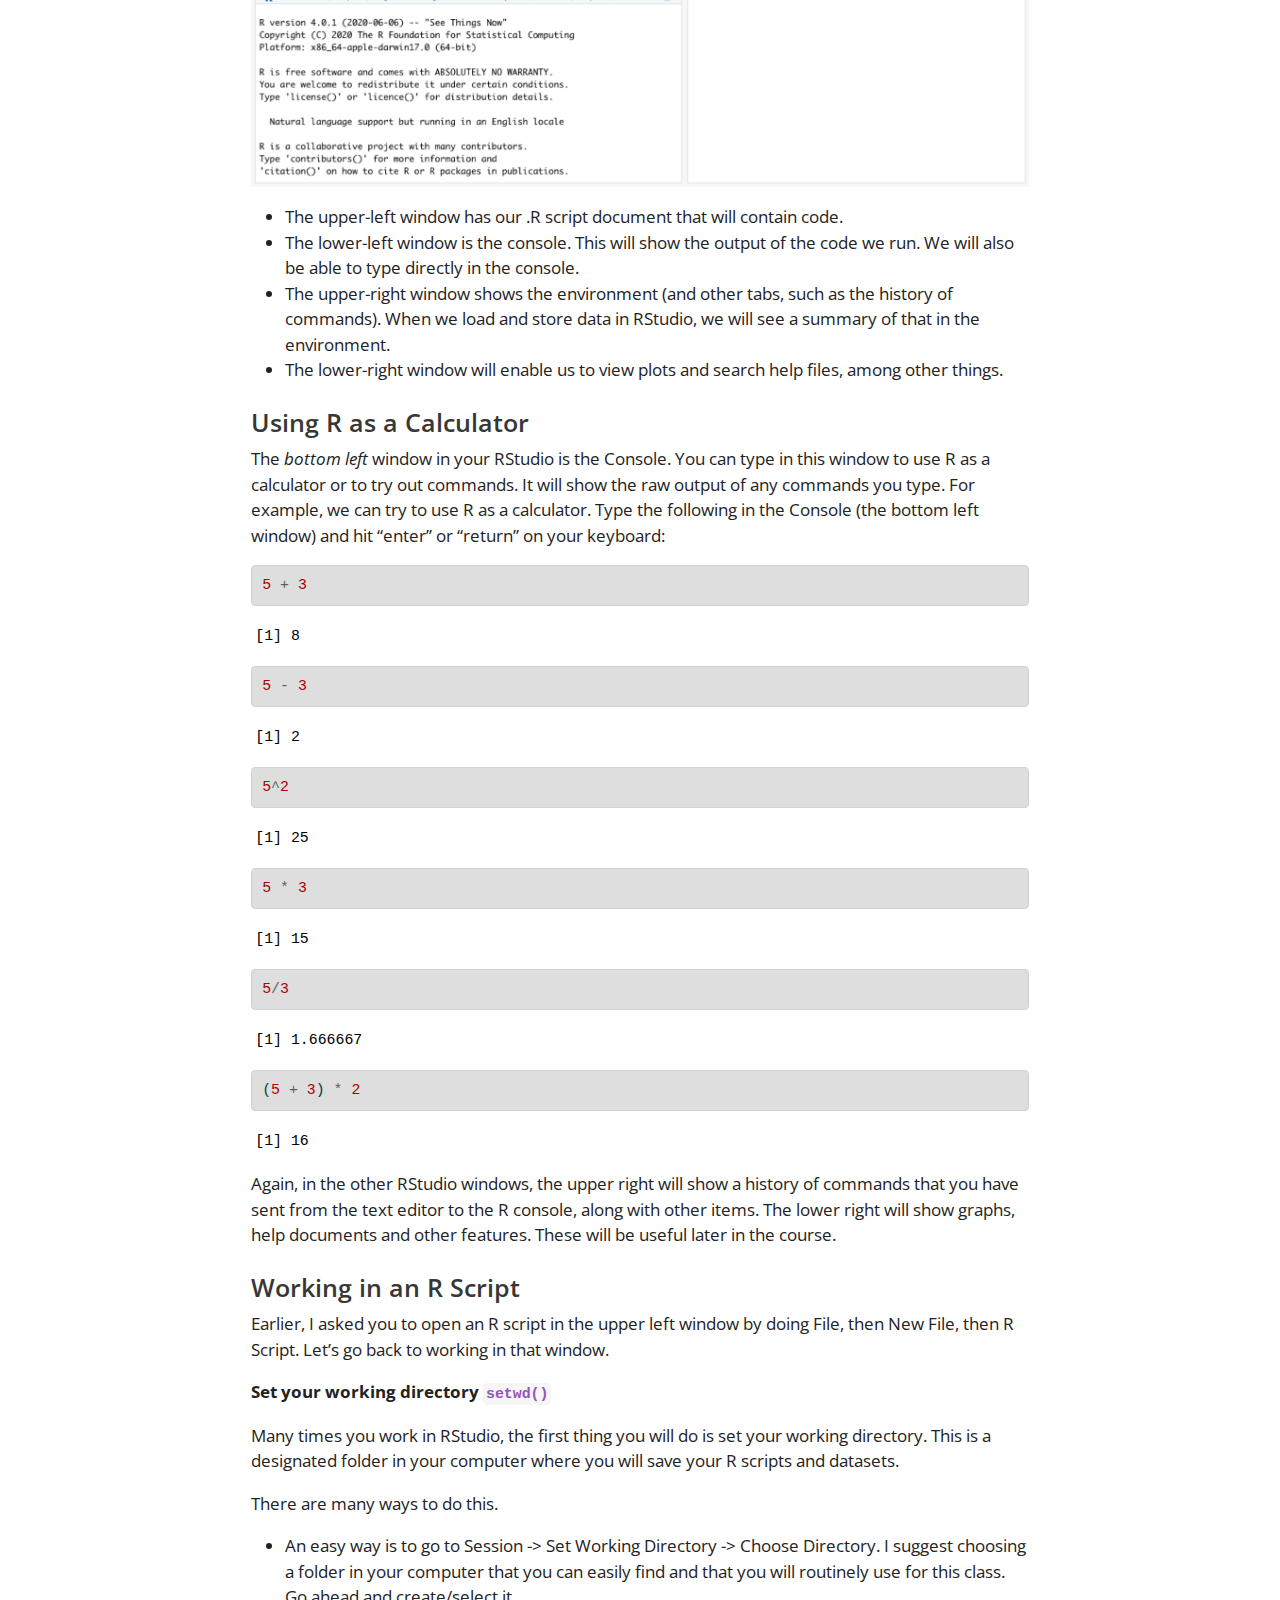
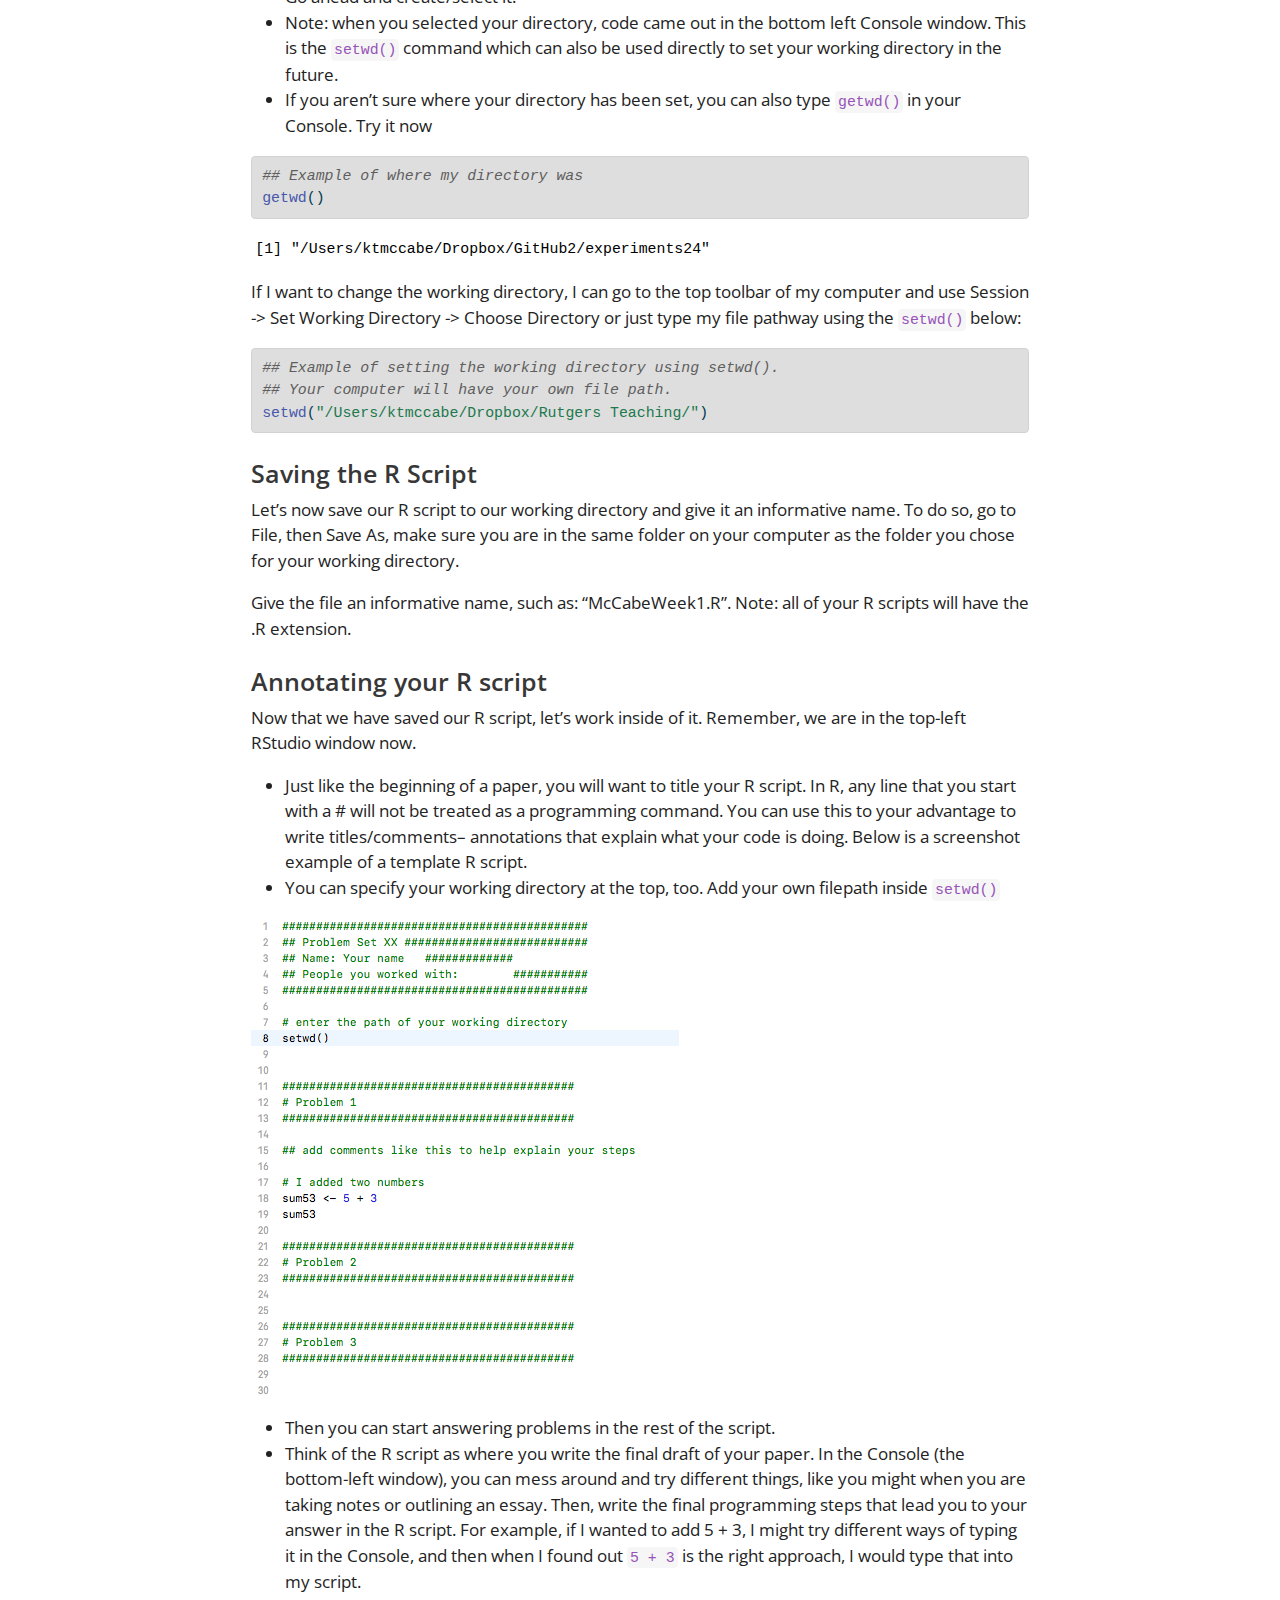
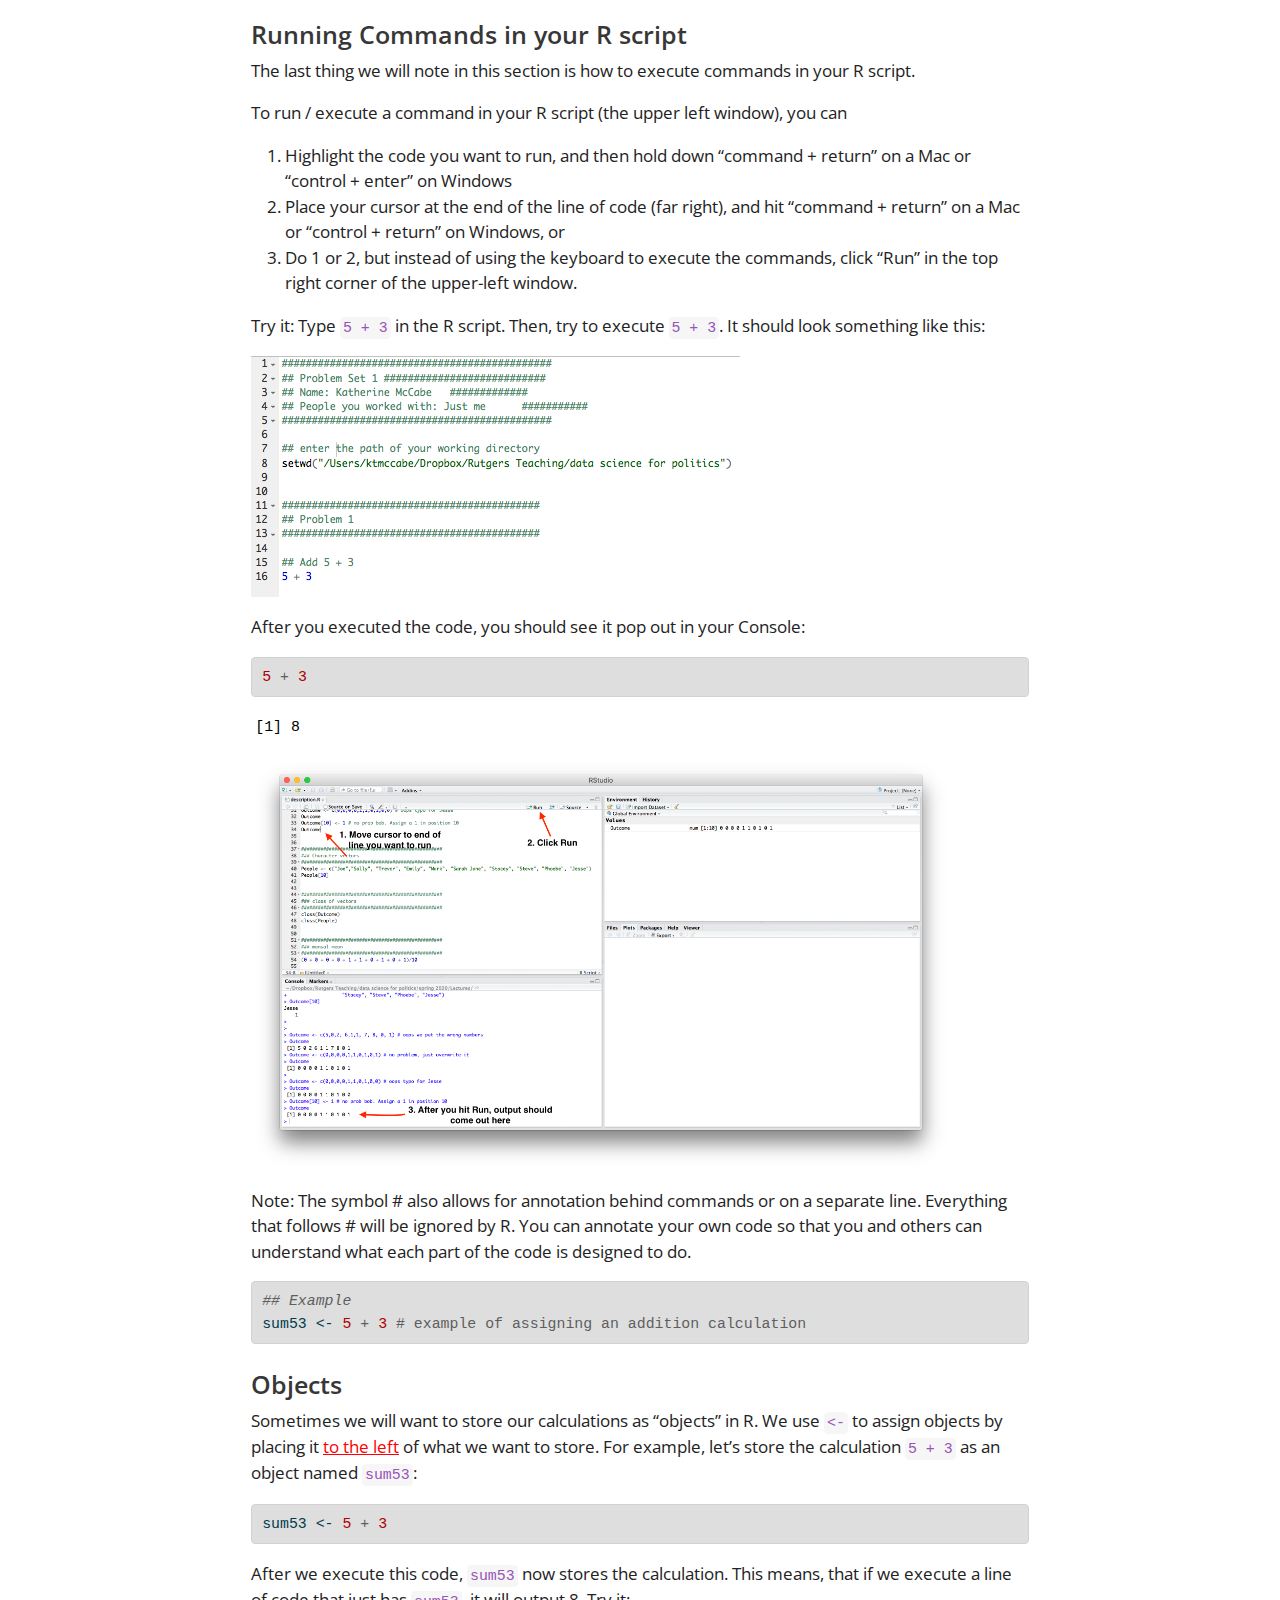
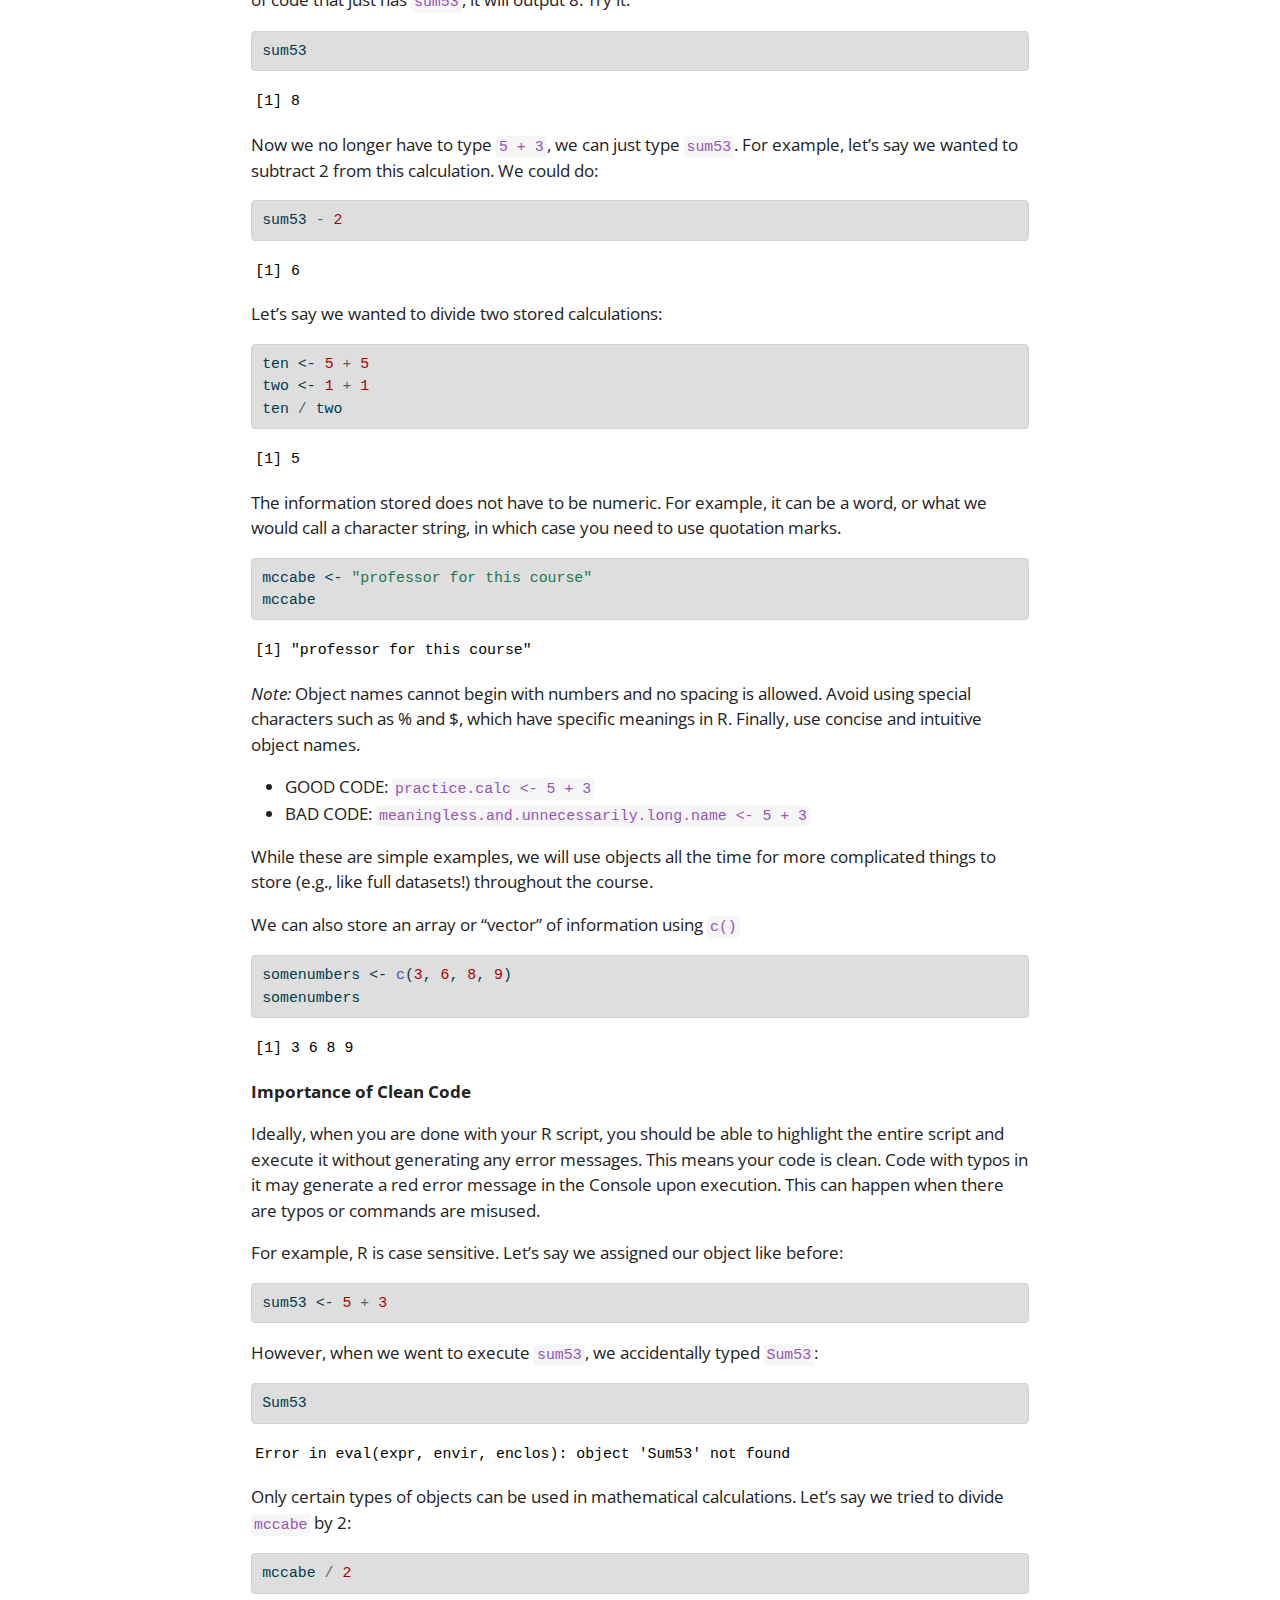
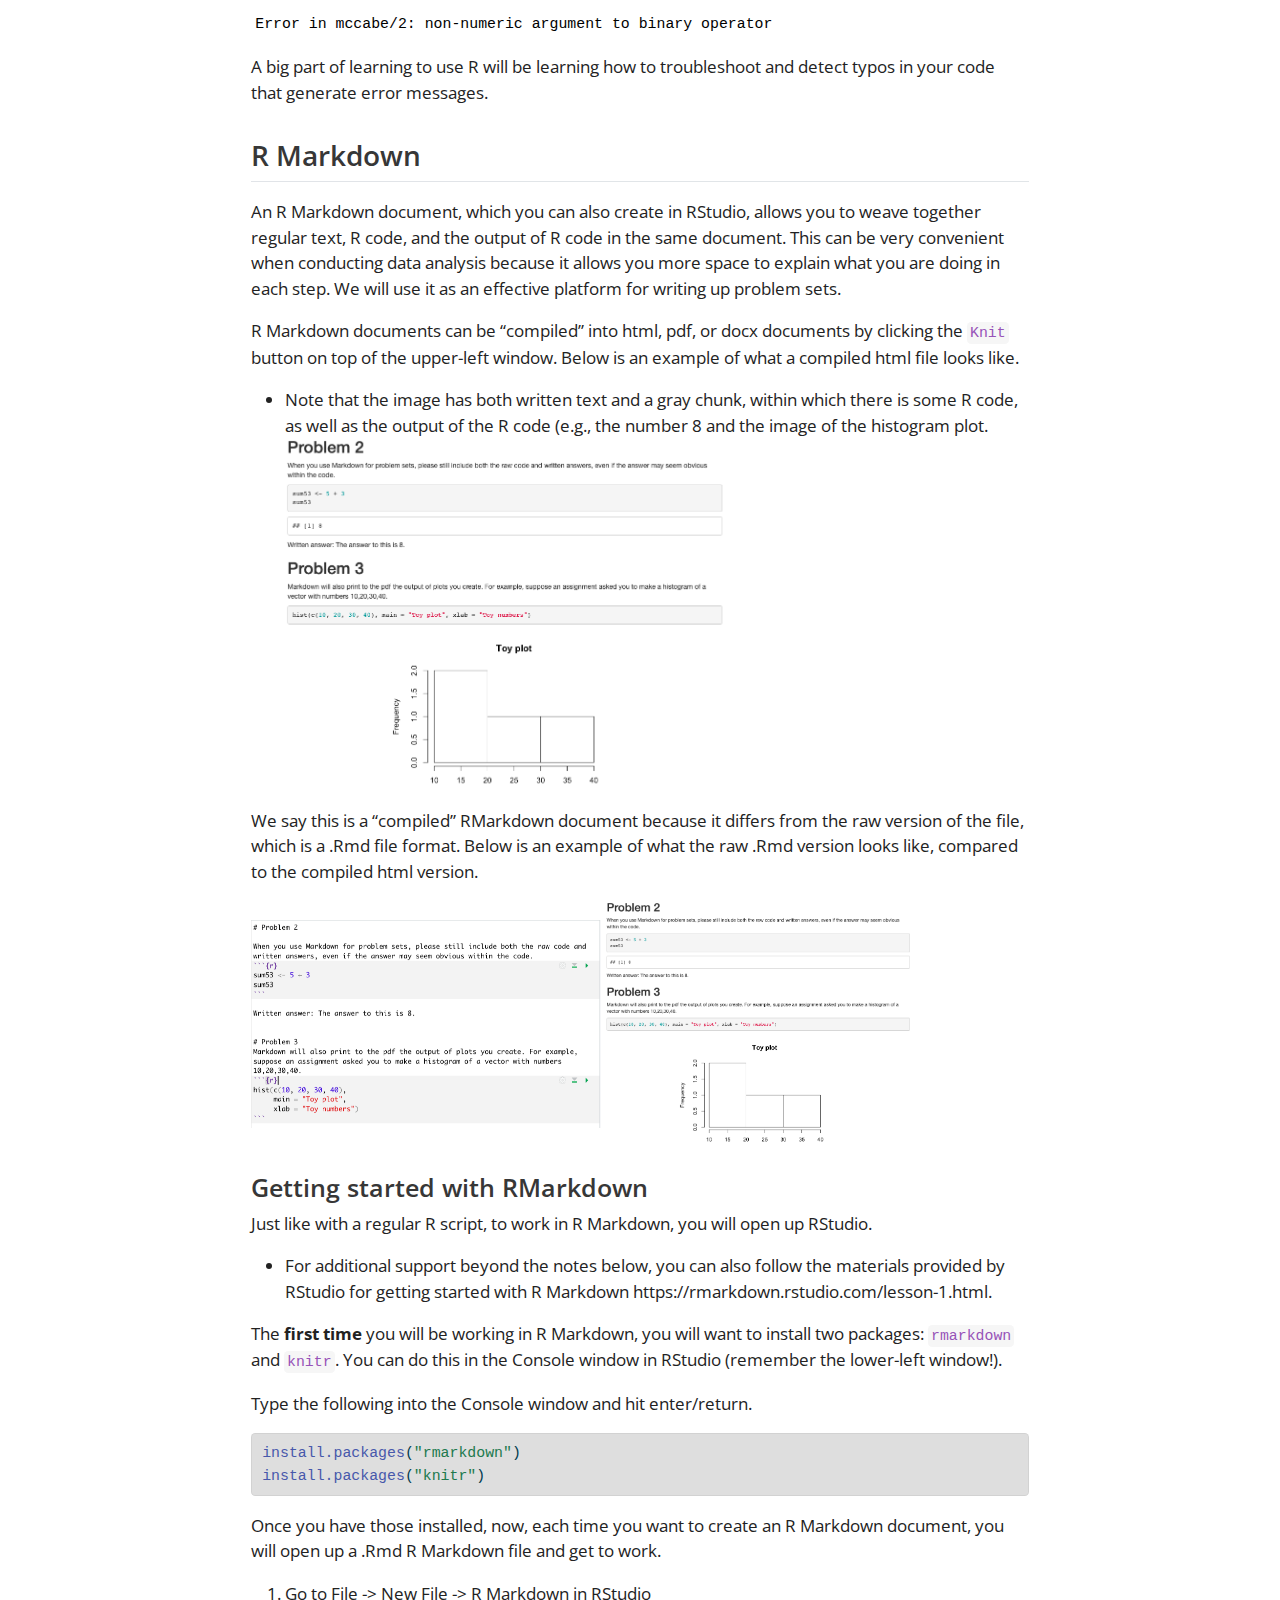
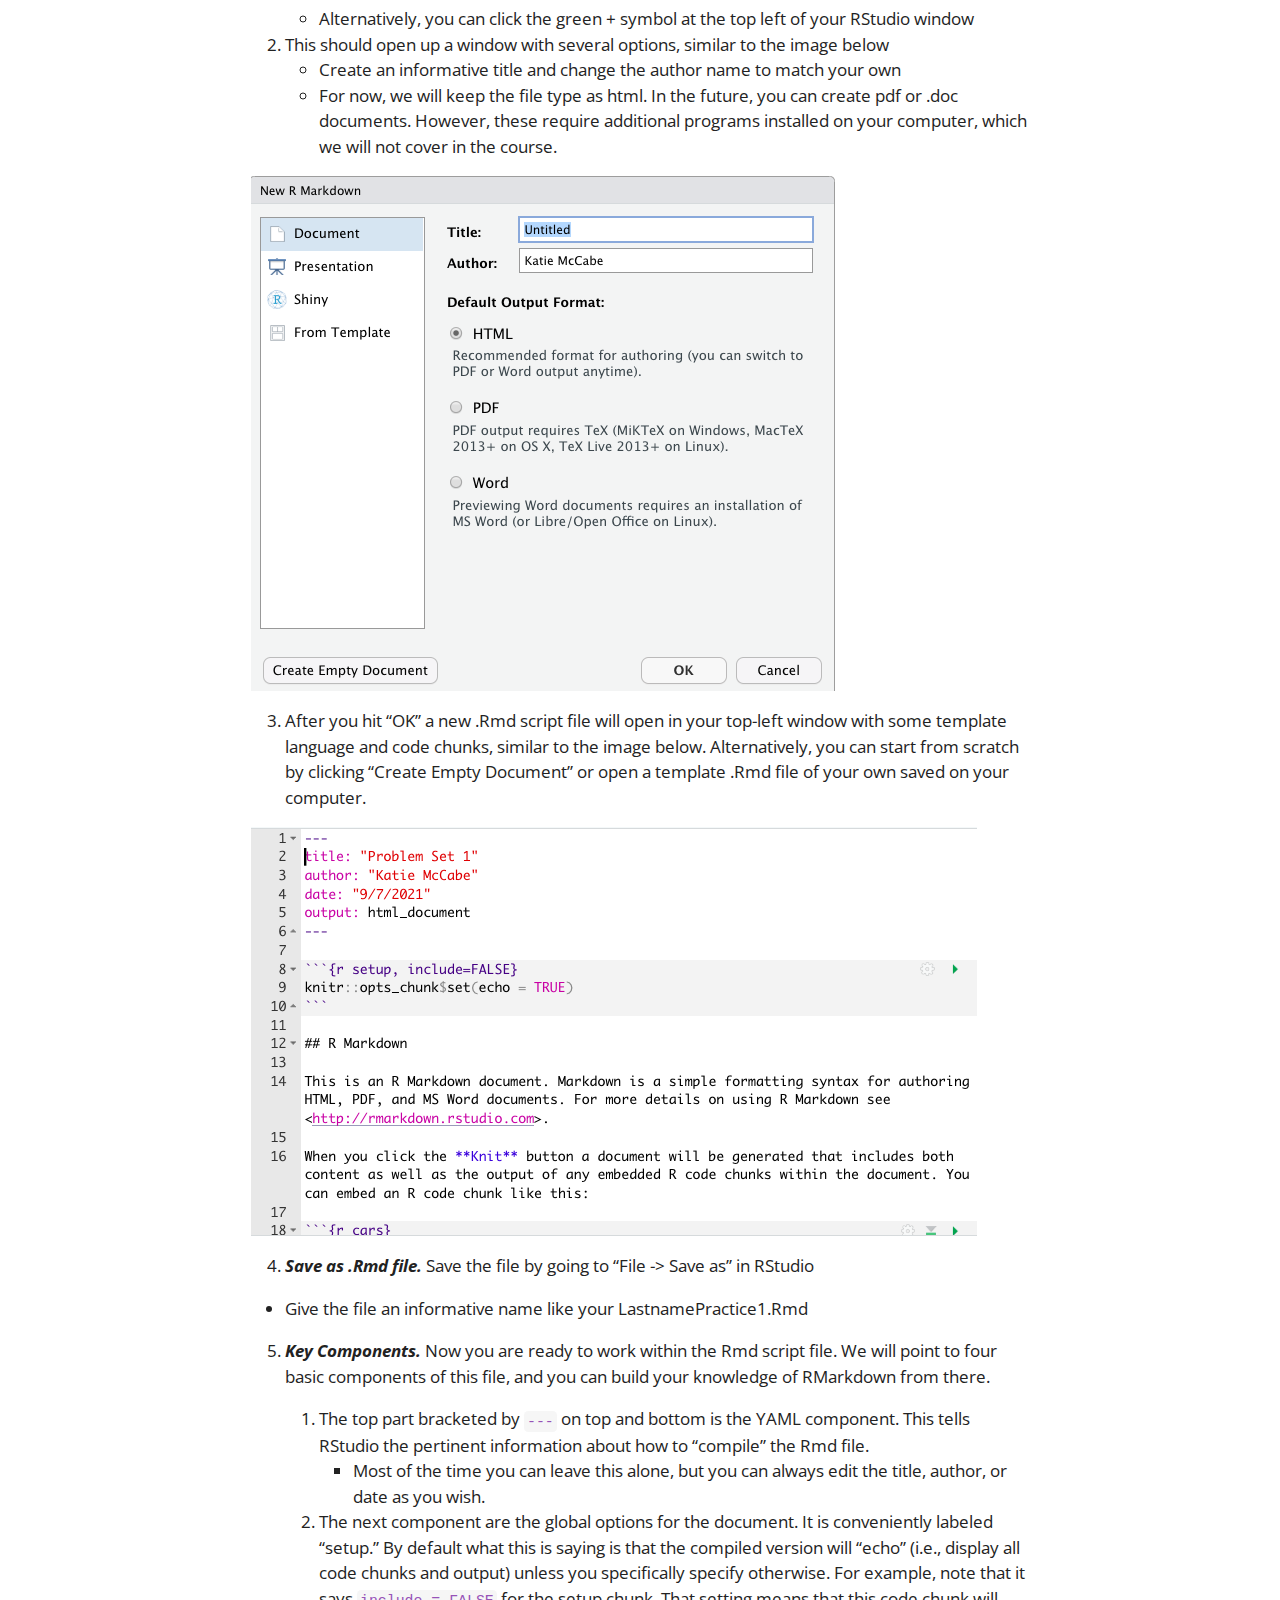
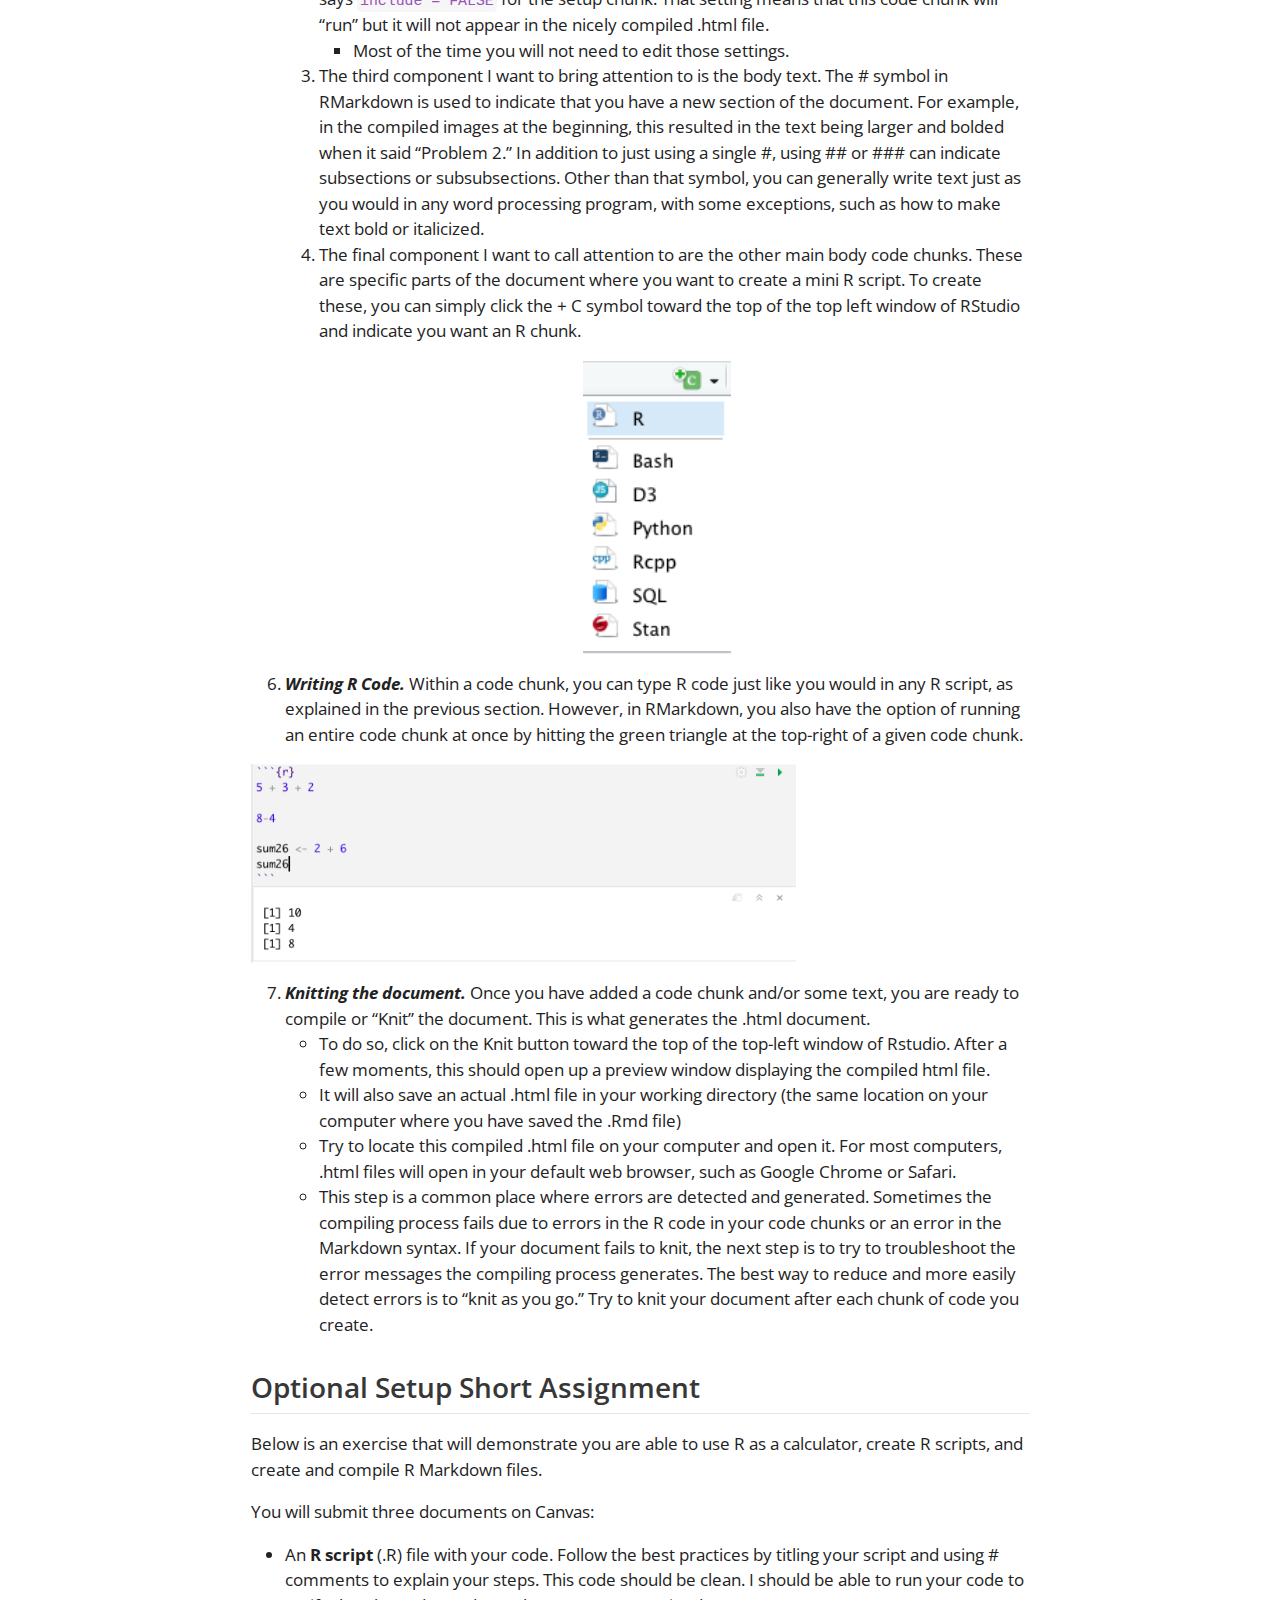
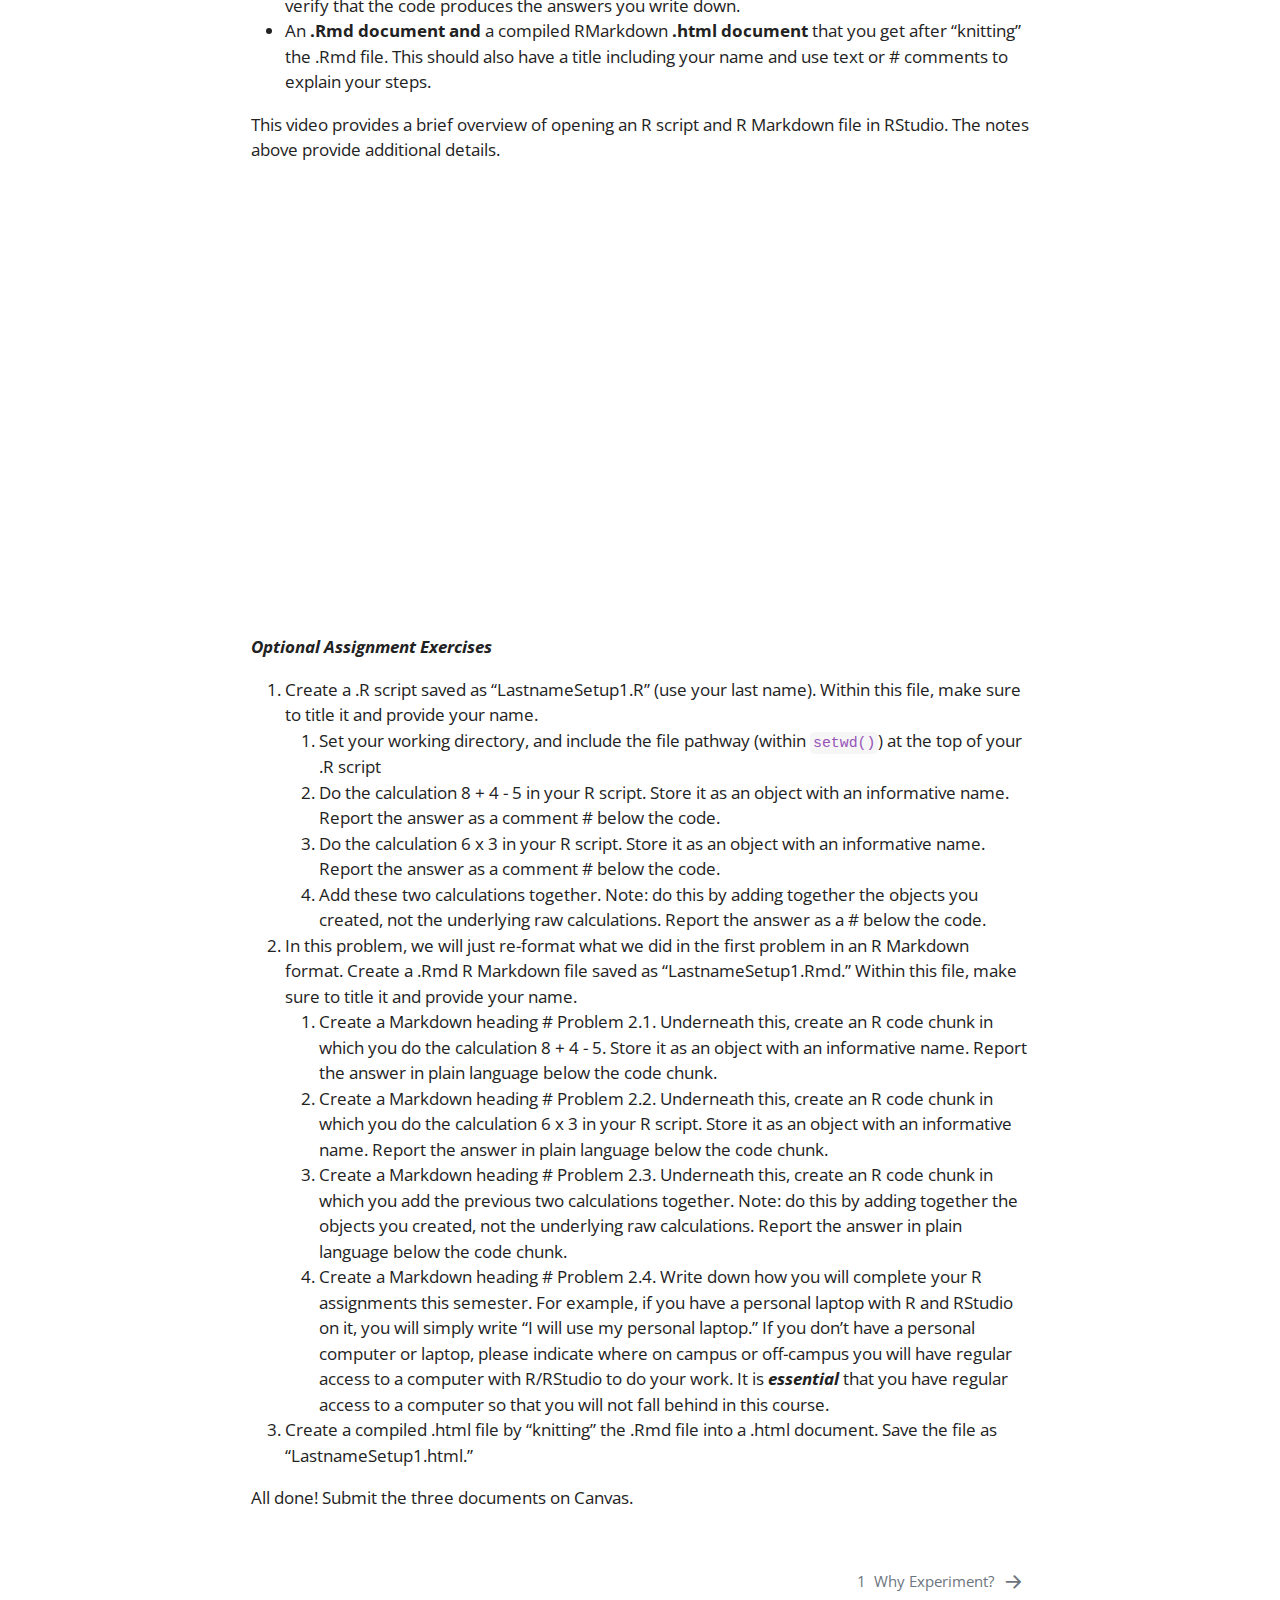
==== commit 35d5f14a: "add section 8" ====
--- a/docs/index.html
+++ b/docs/index.html
@@ -178,6 +178,12 @@
   <div class="sidebar-item-container"> 
   <a href="./07-FieldExperiments.html" class="sidebar-item-text sidebar-link">
  <span class="menu-text"><span class="chapter-number">7</span>&nbsp; <span class="chapter-title">Field Experiments</span></span></a>
+  </div>
+</li>
+        <li class="sidebar-item">
+  <div class="sidebar-item-container"> 
+  <a href="./08-QuasiNaturalExperiments.html" class="sidebar-item-text sidebar-link">
+ <span class="menu-text"><span class="chapter-number">8</span>&nbsp; <span class="chapter-title">Quasi and Natural Experiments</span></span></a>
   </div>
 </li>
     </ul>
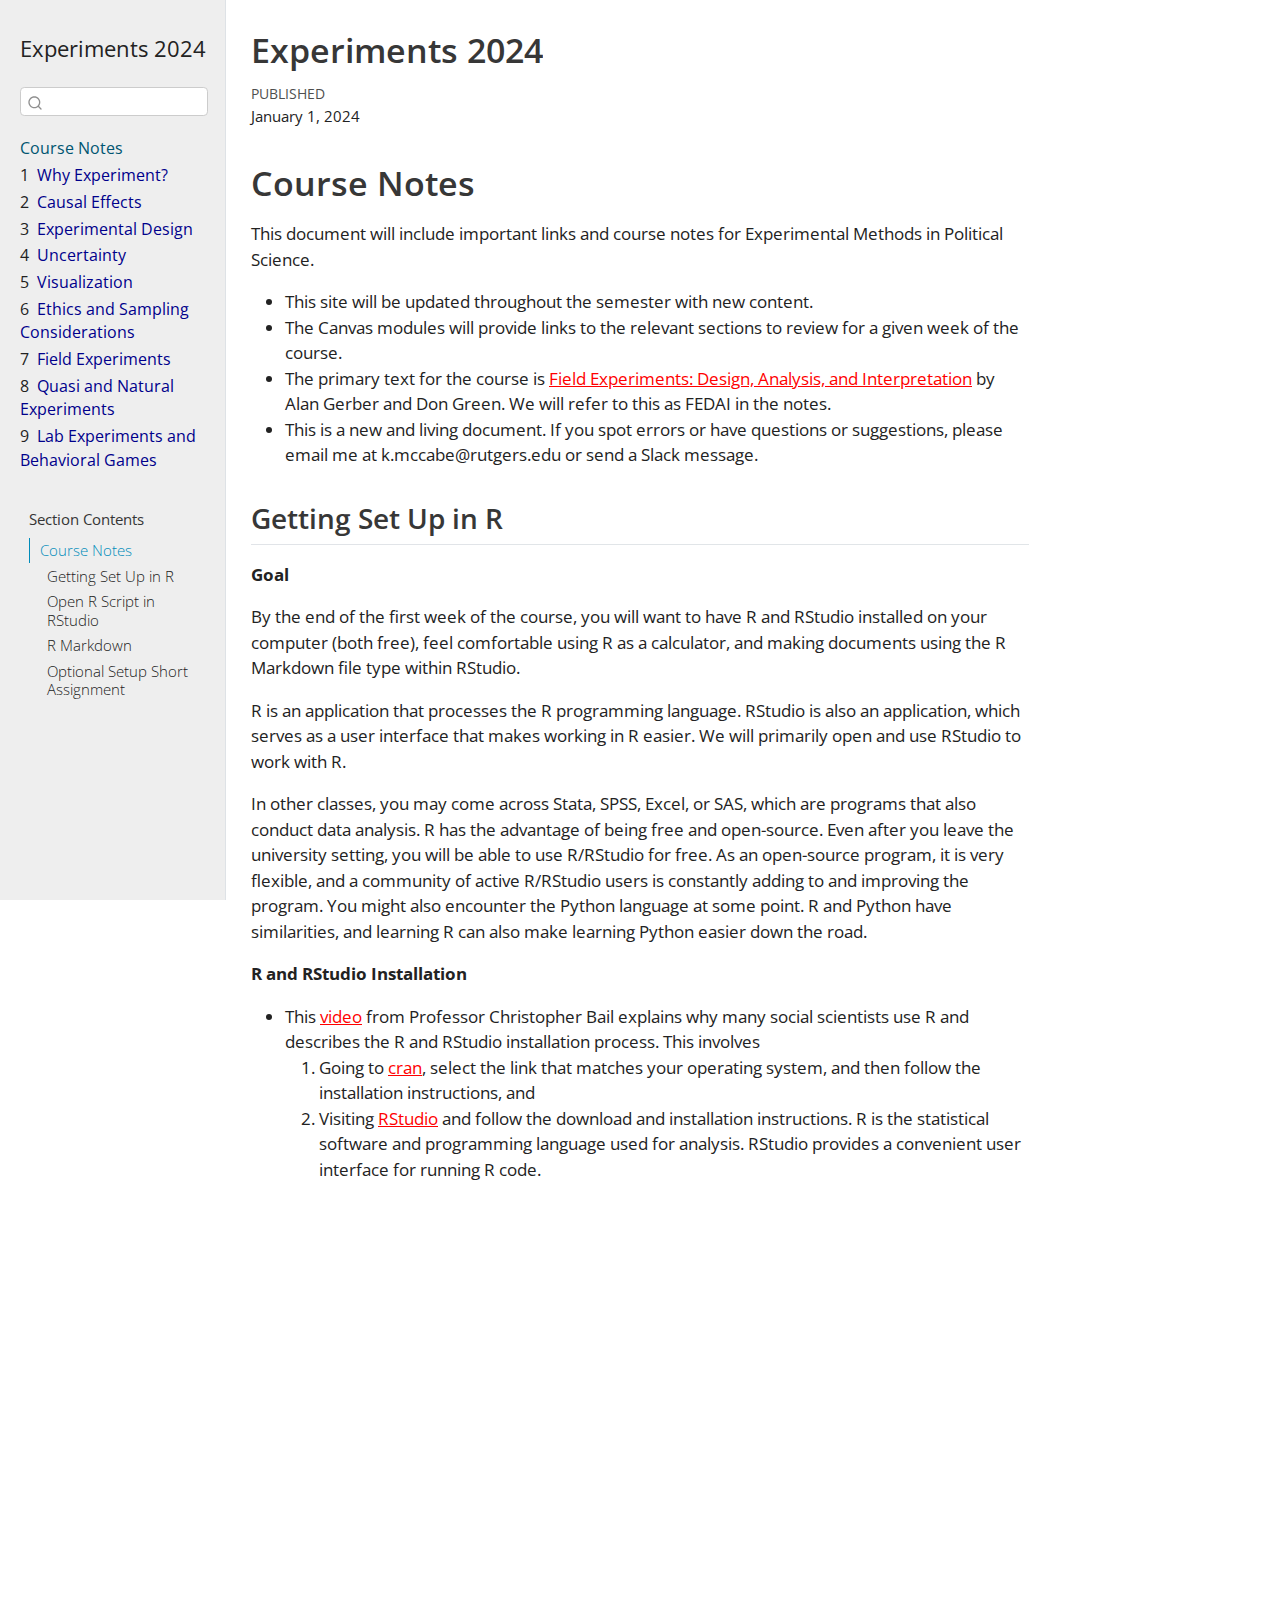
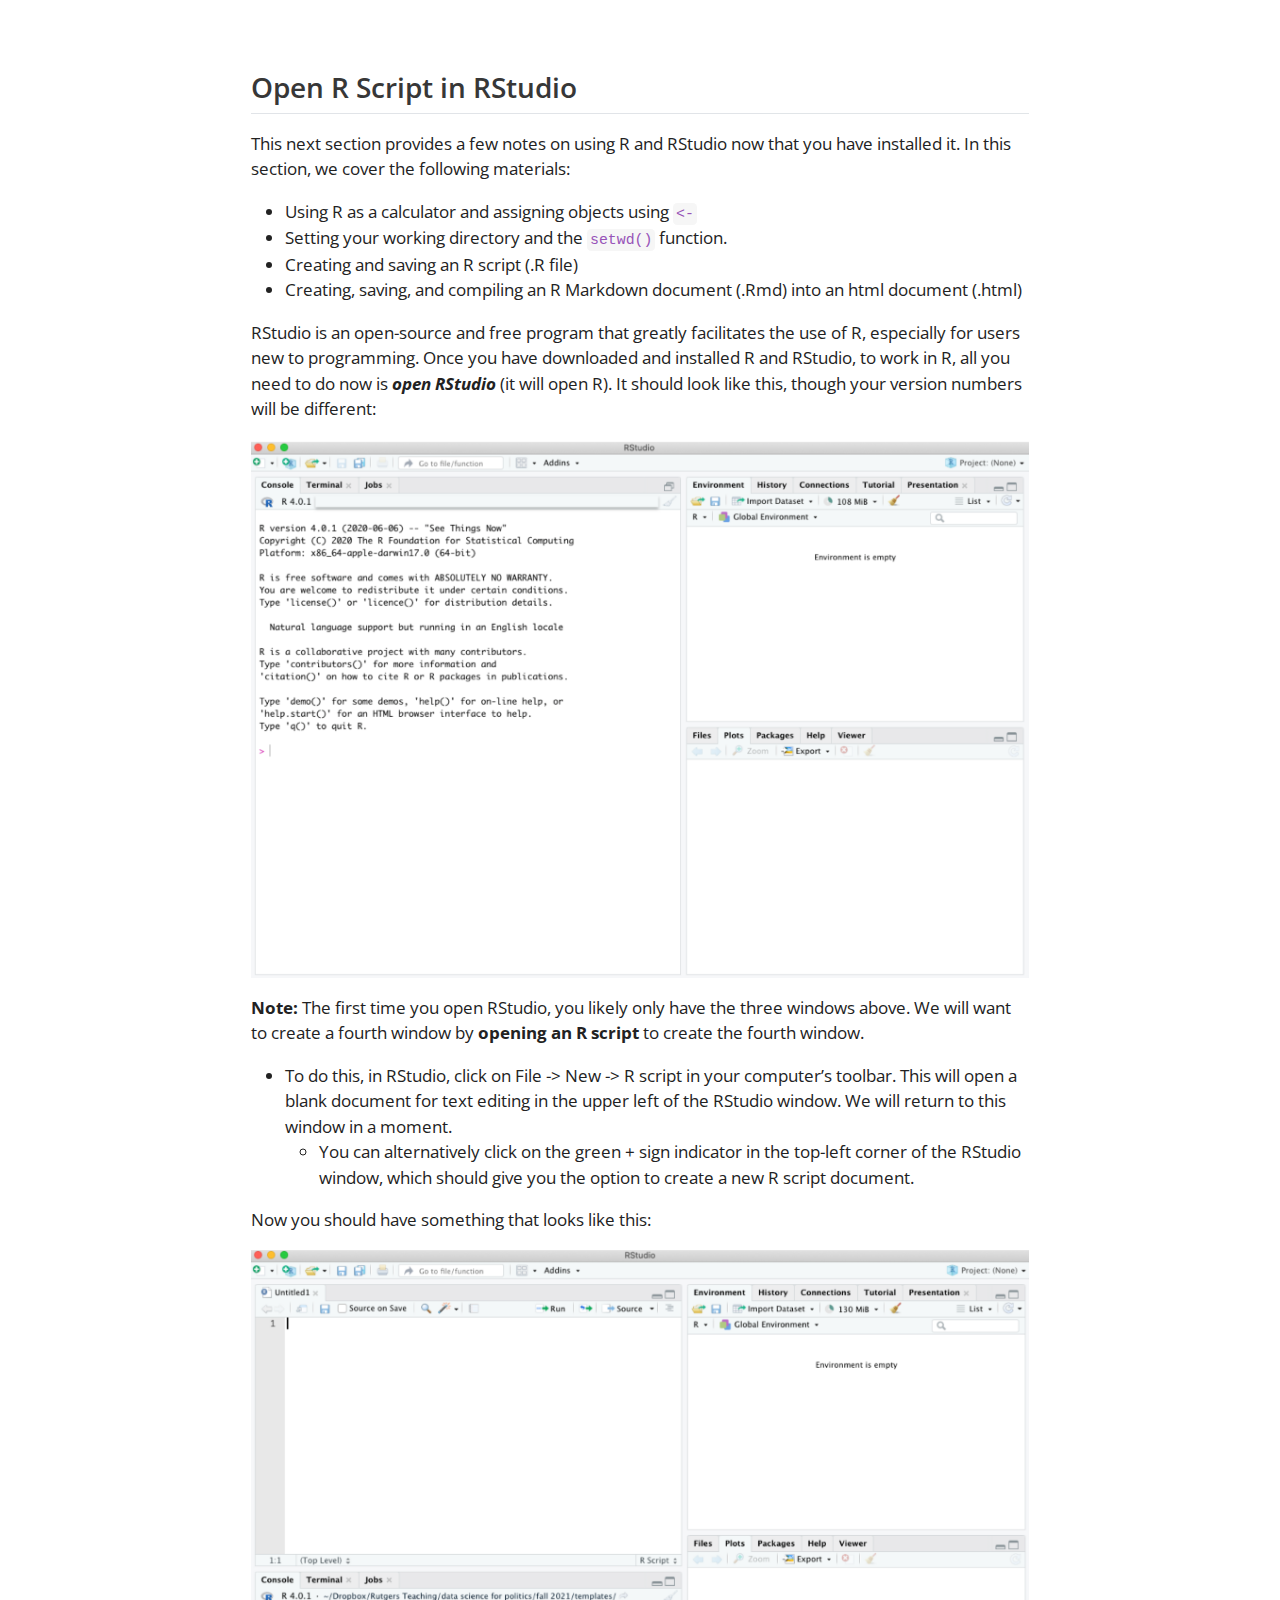
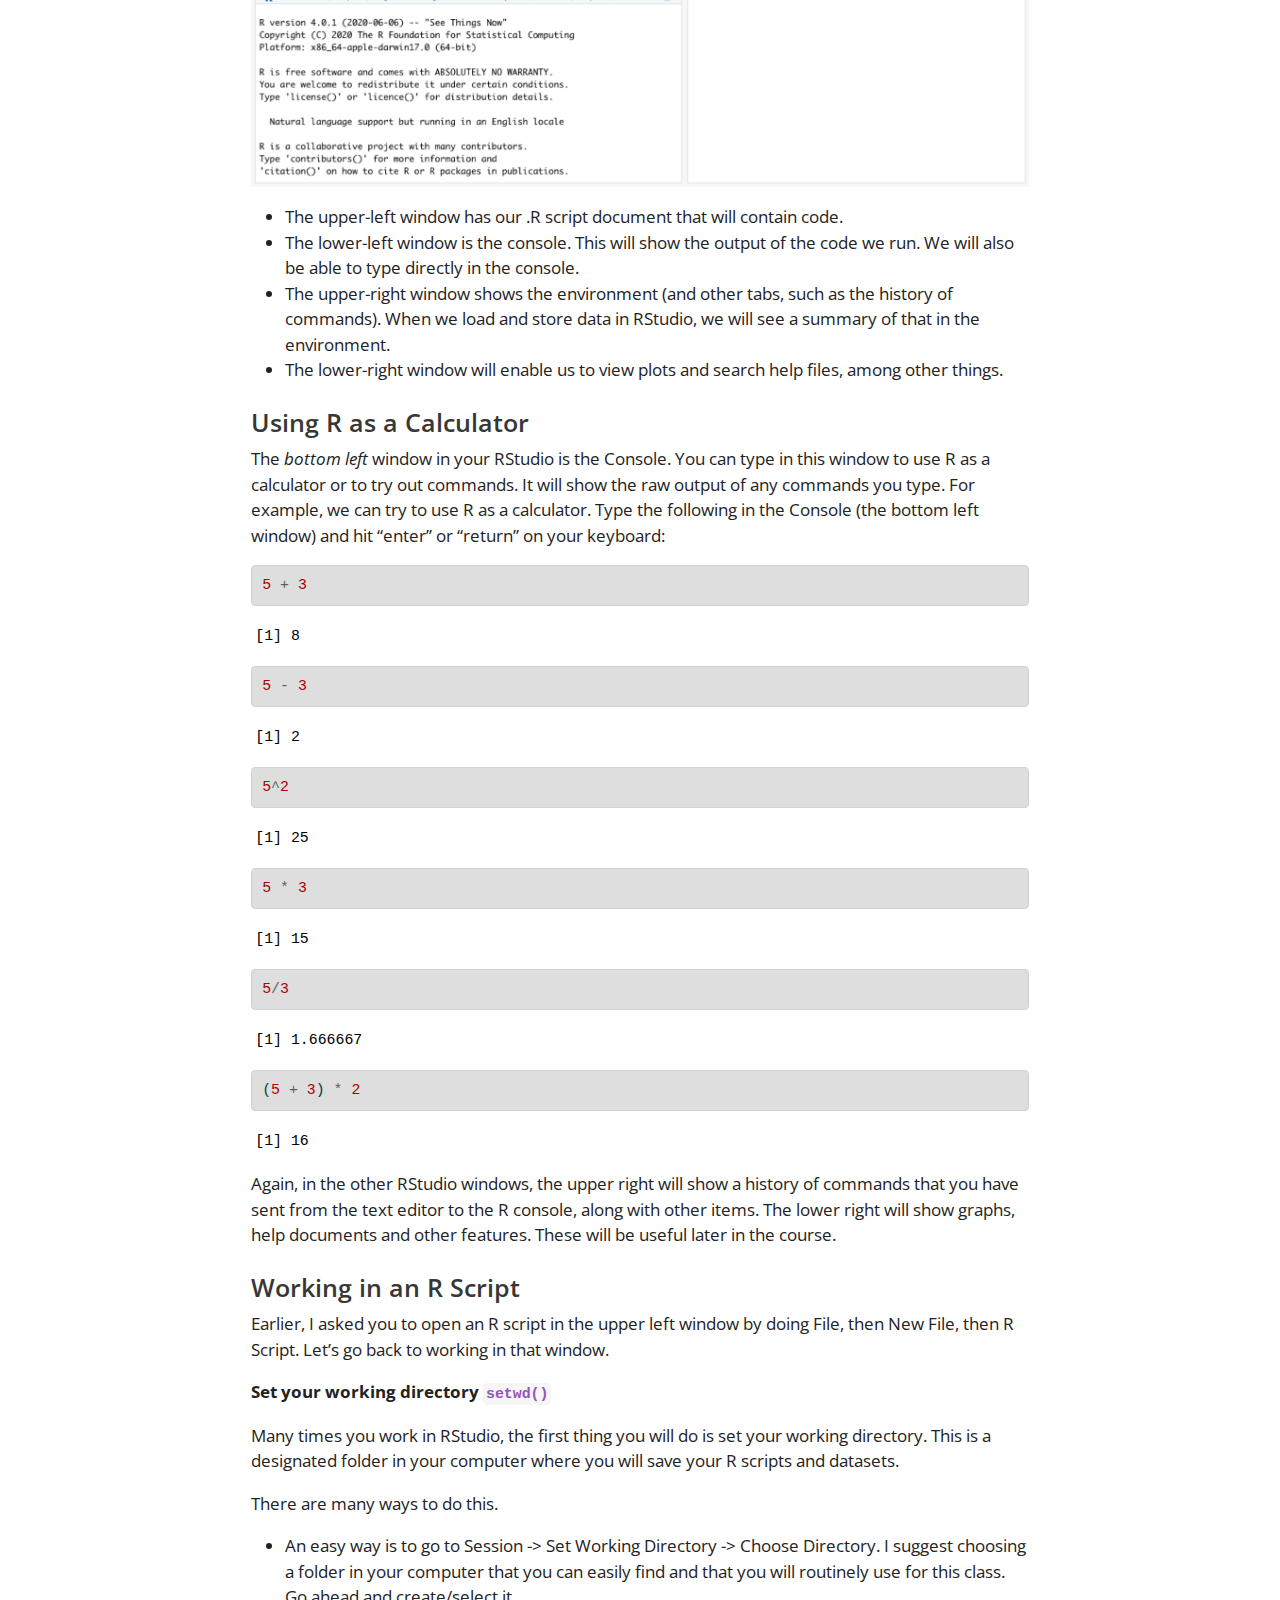
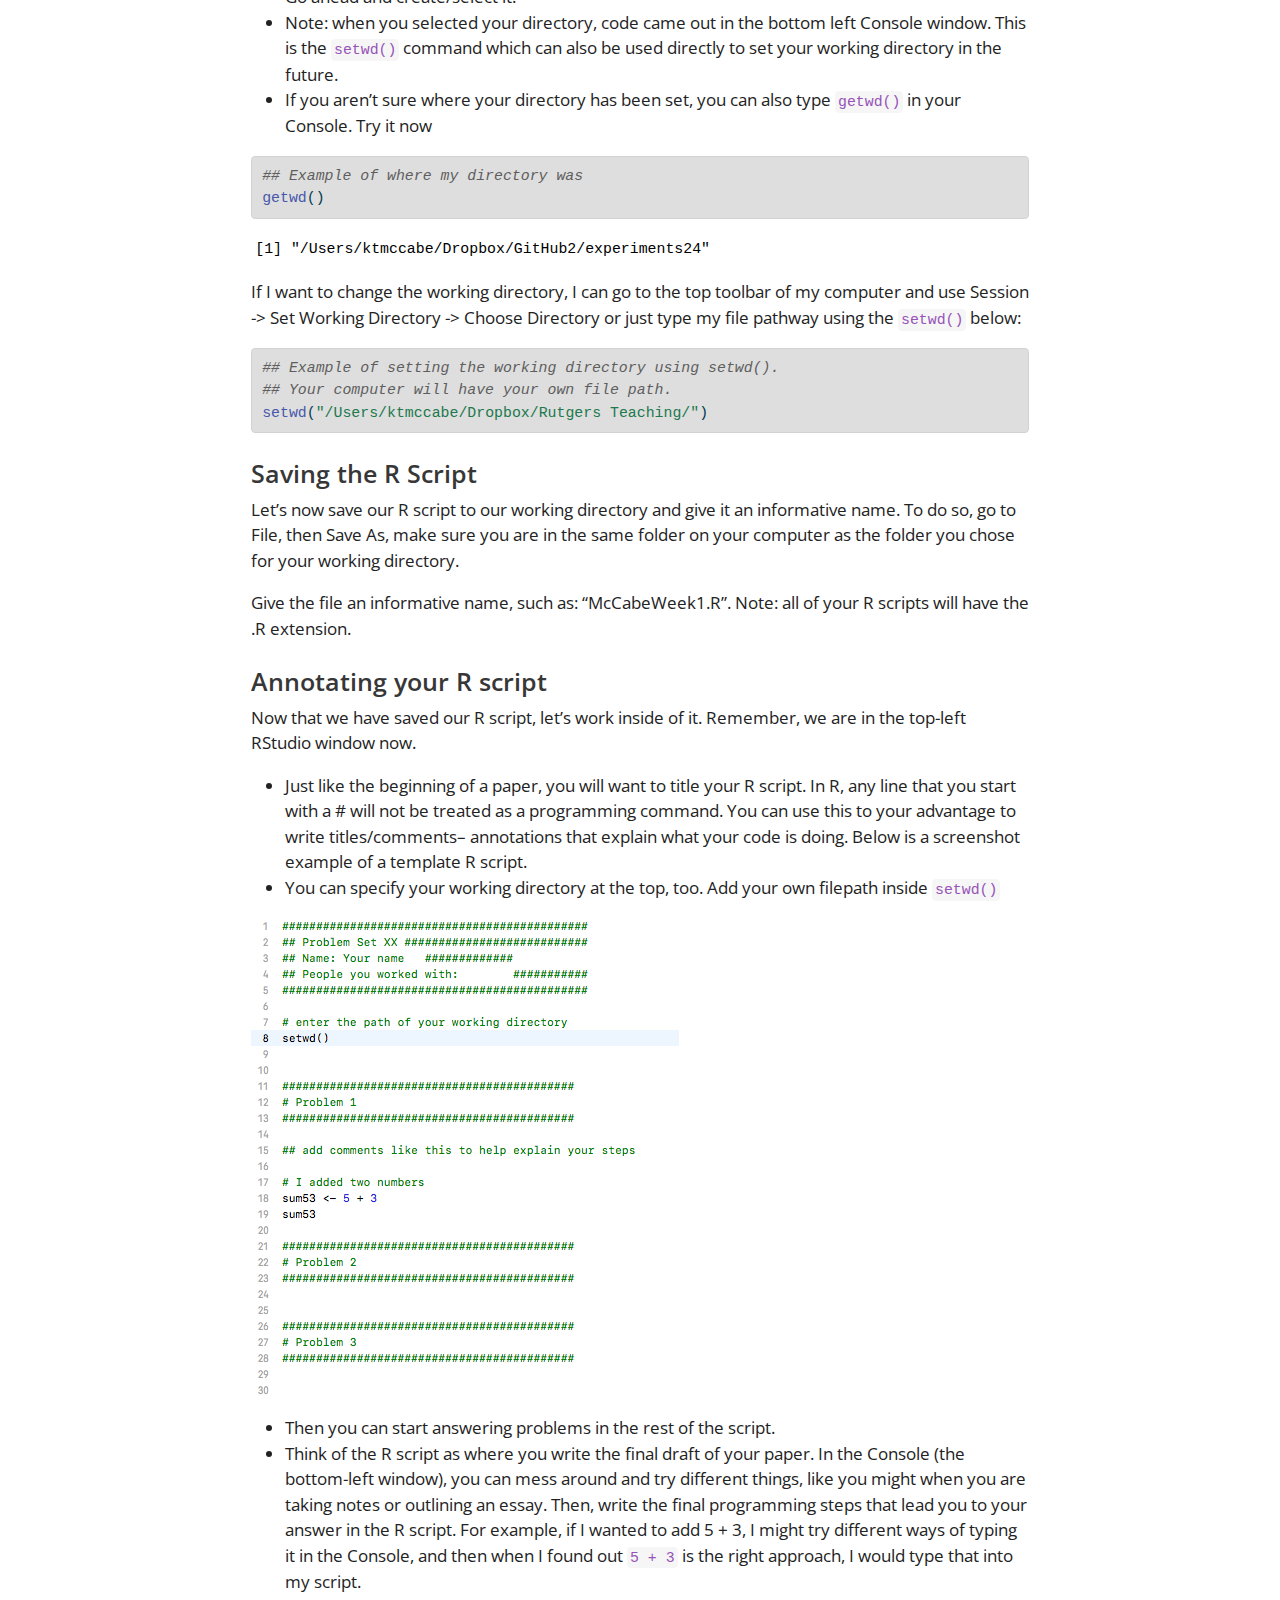
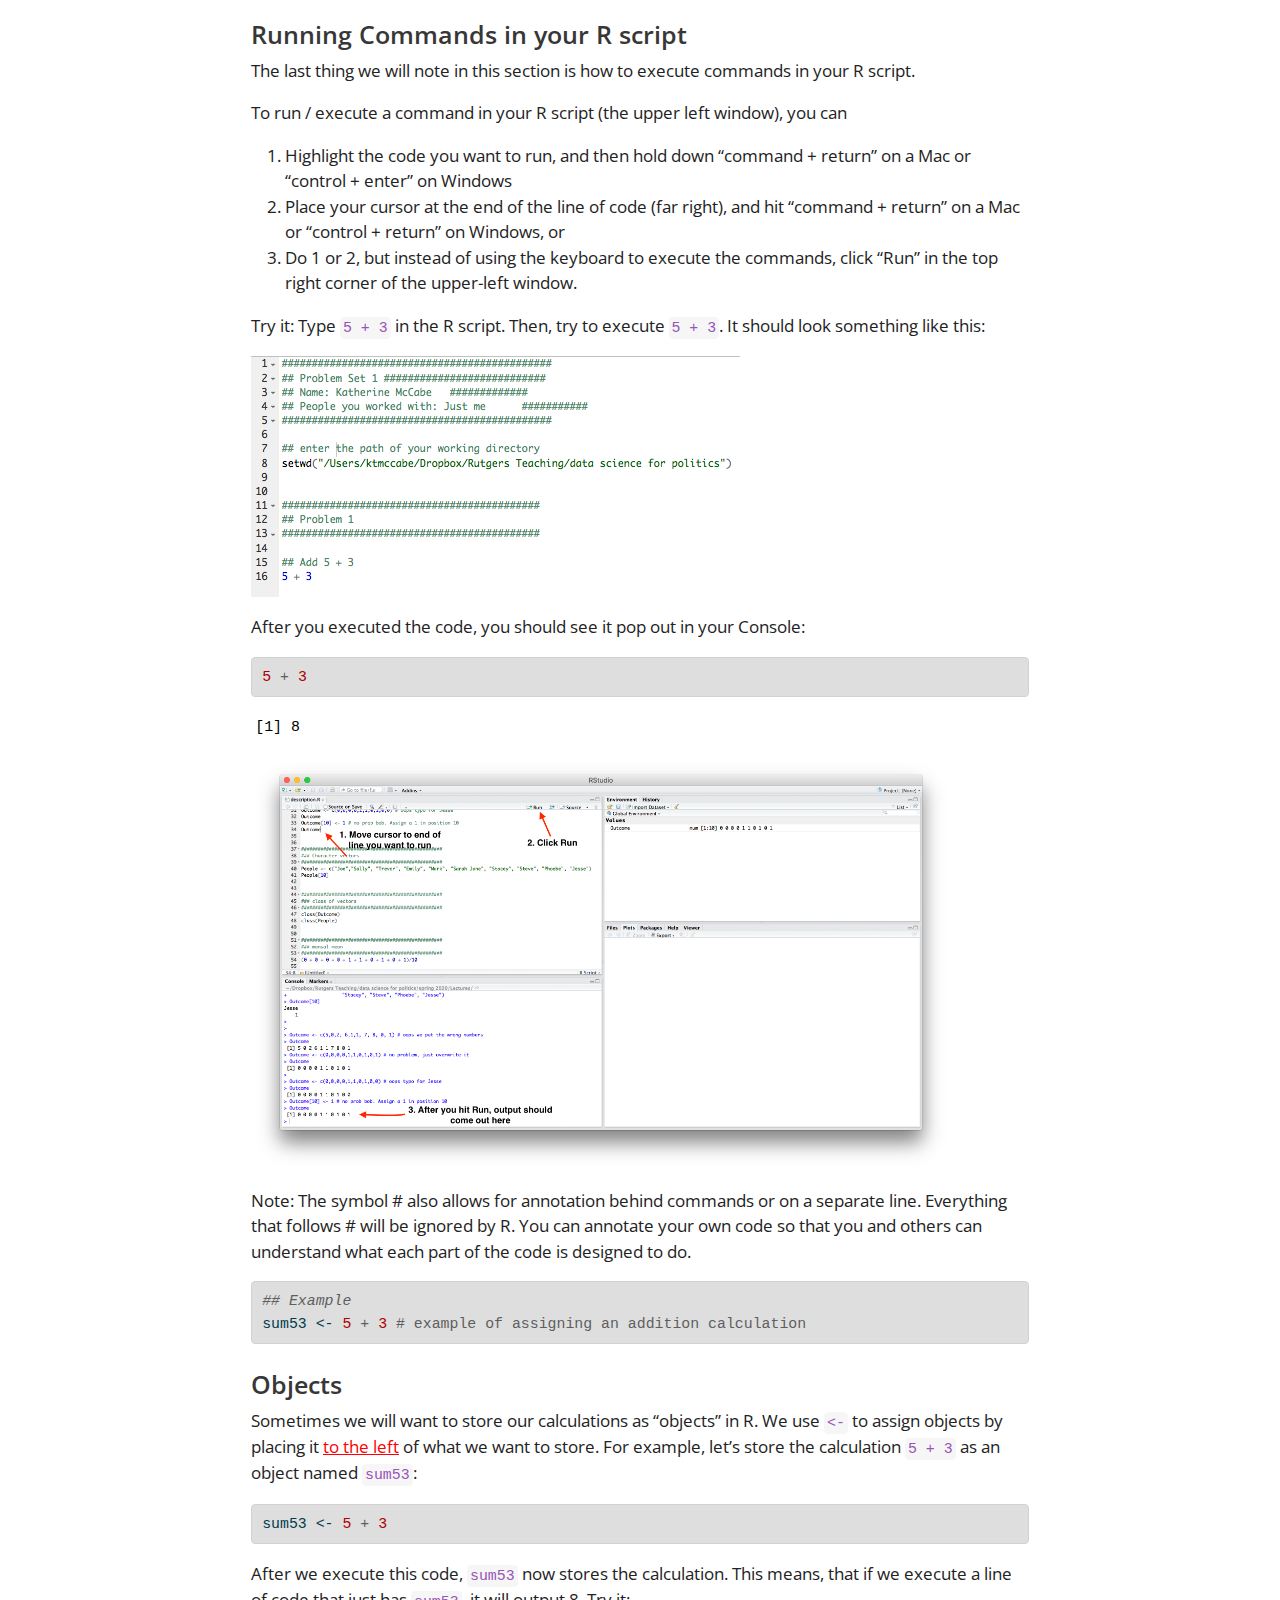
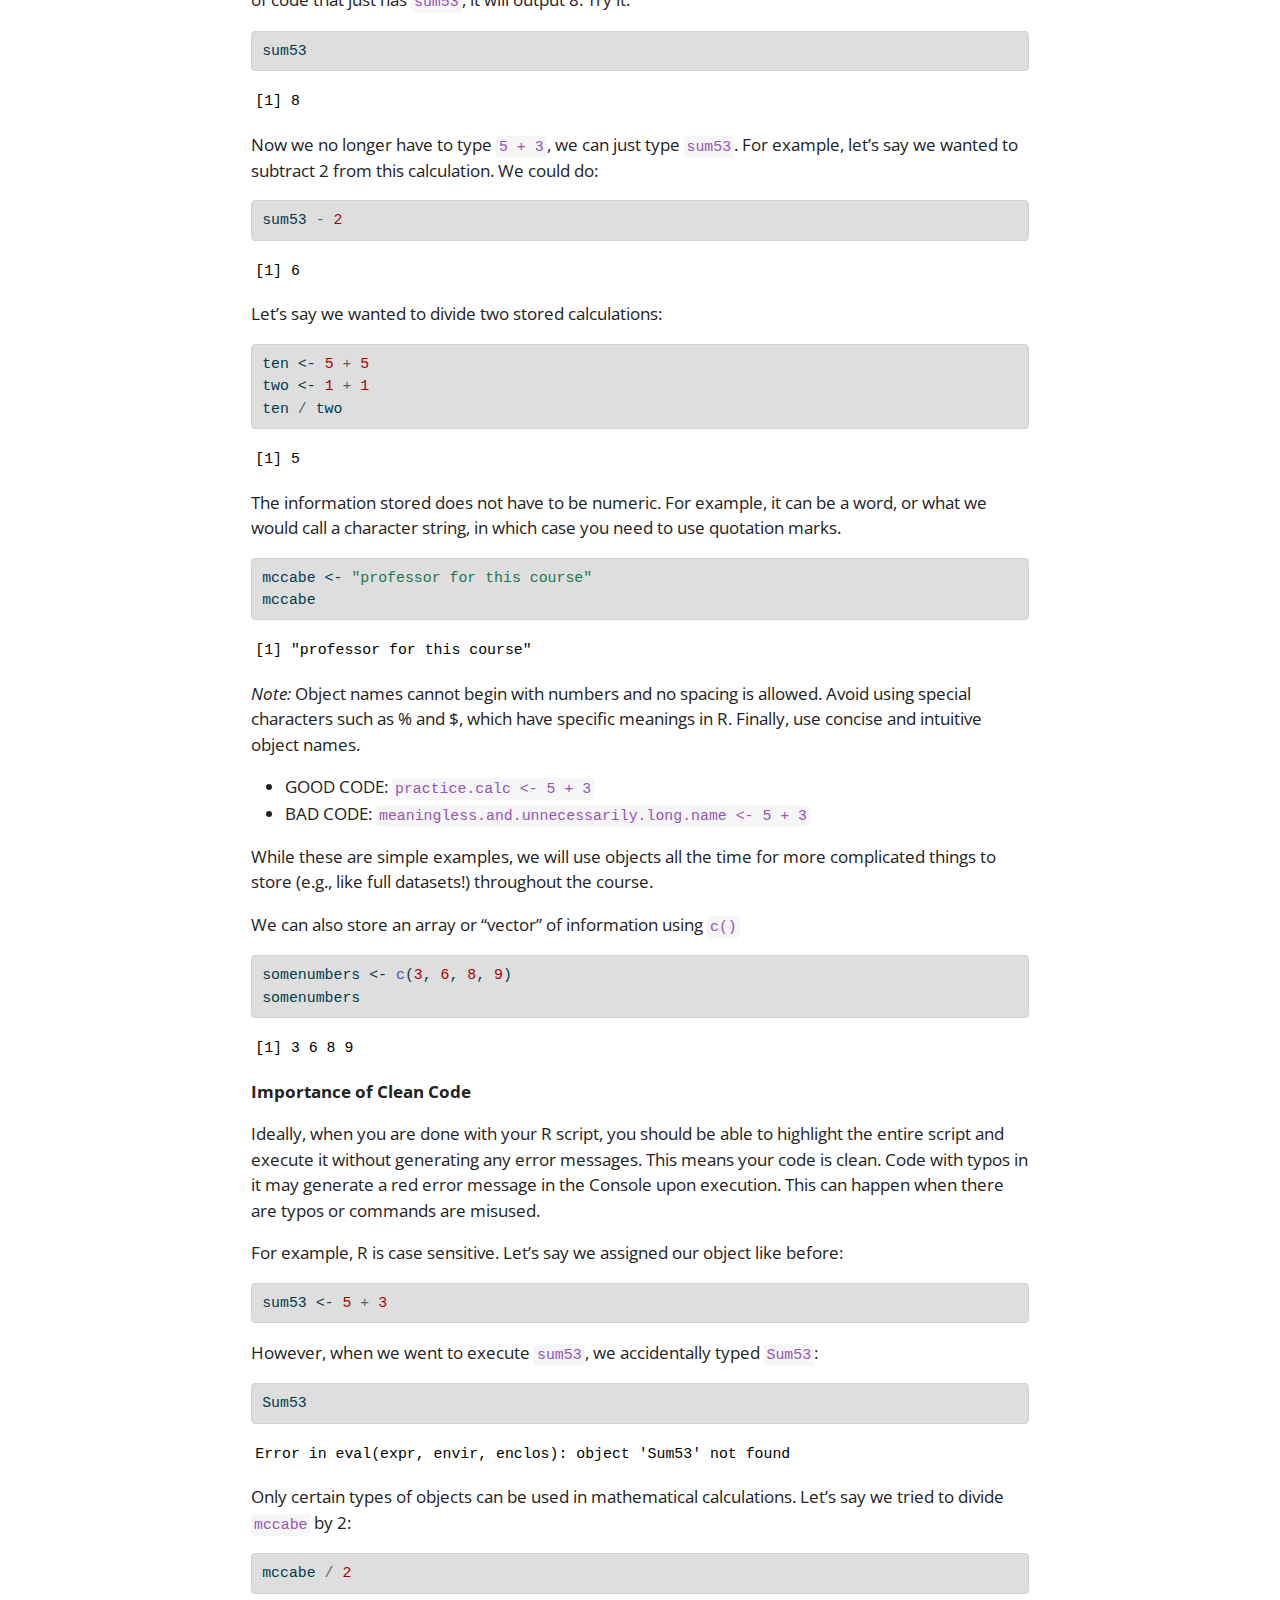
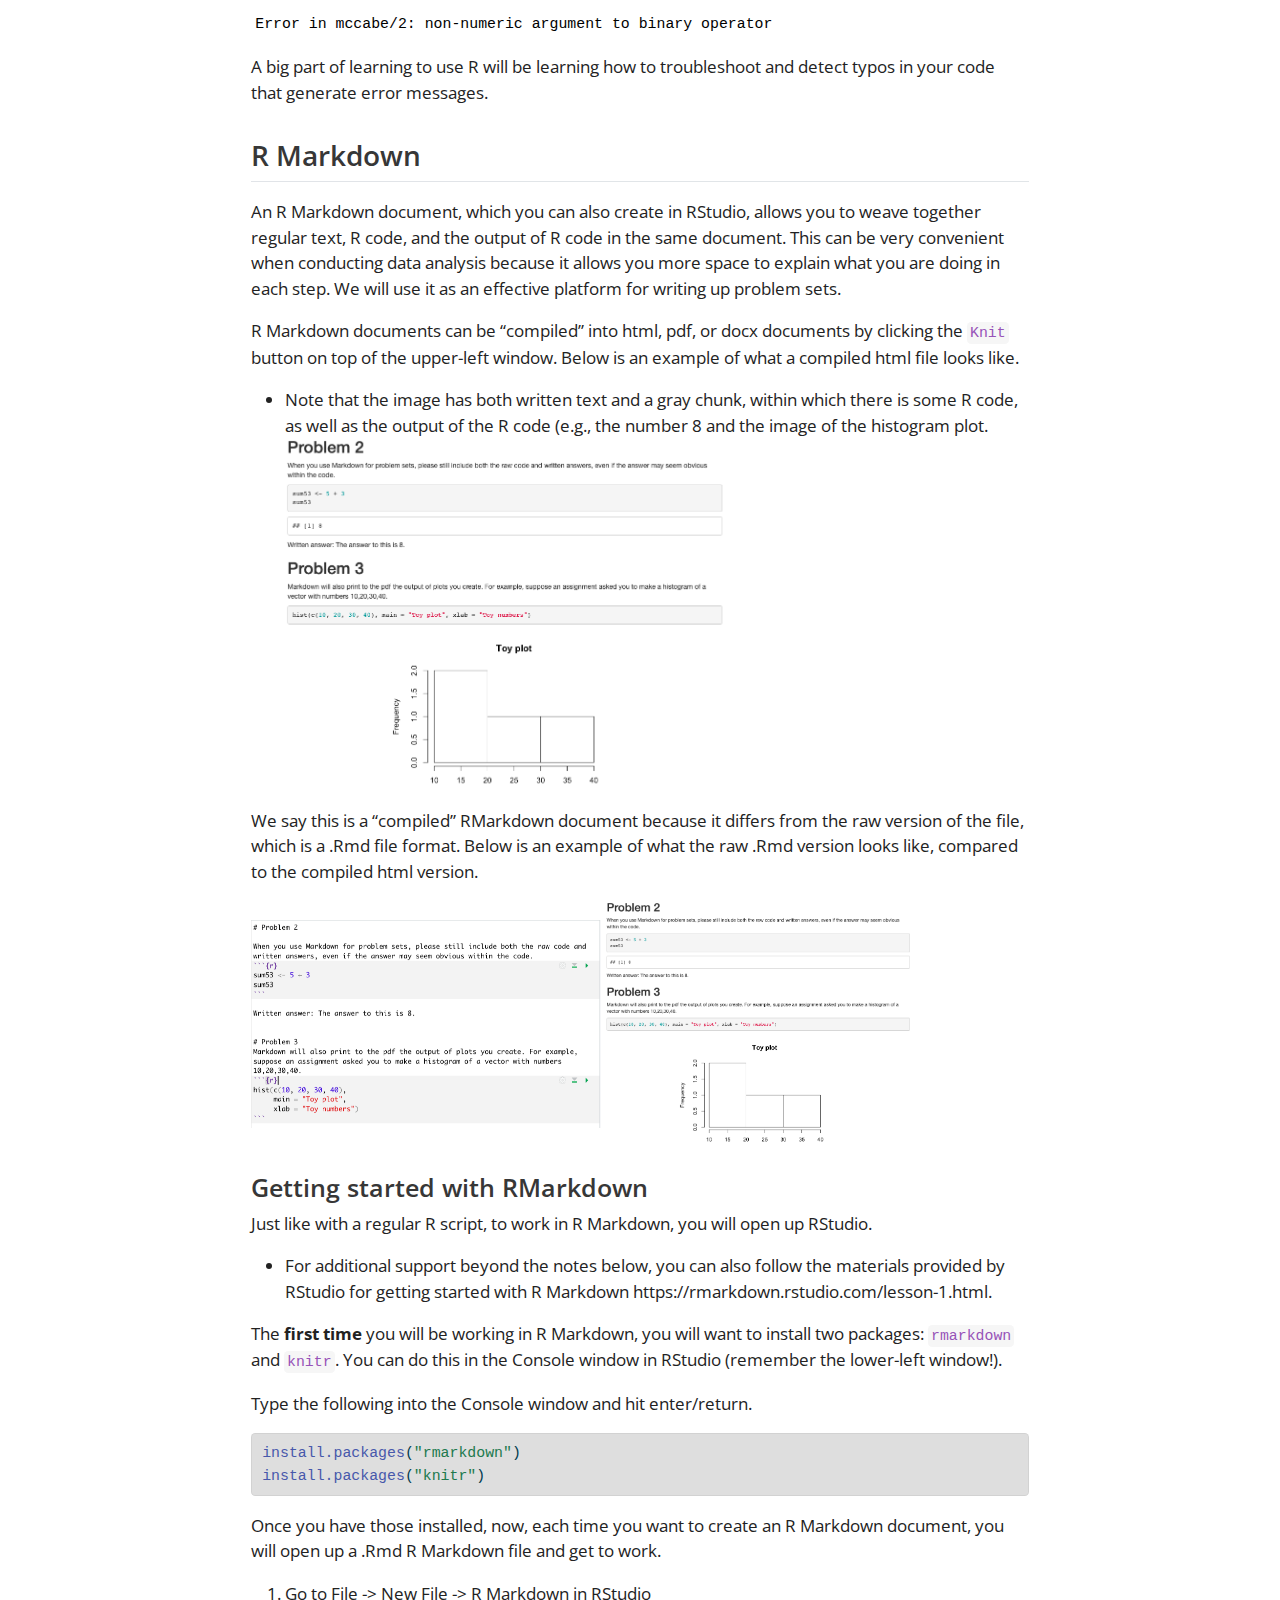
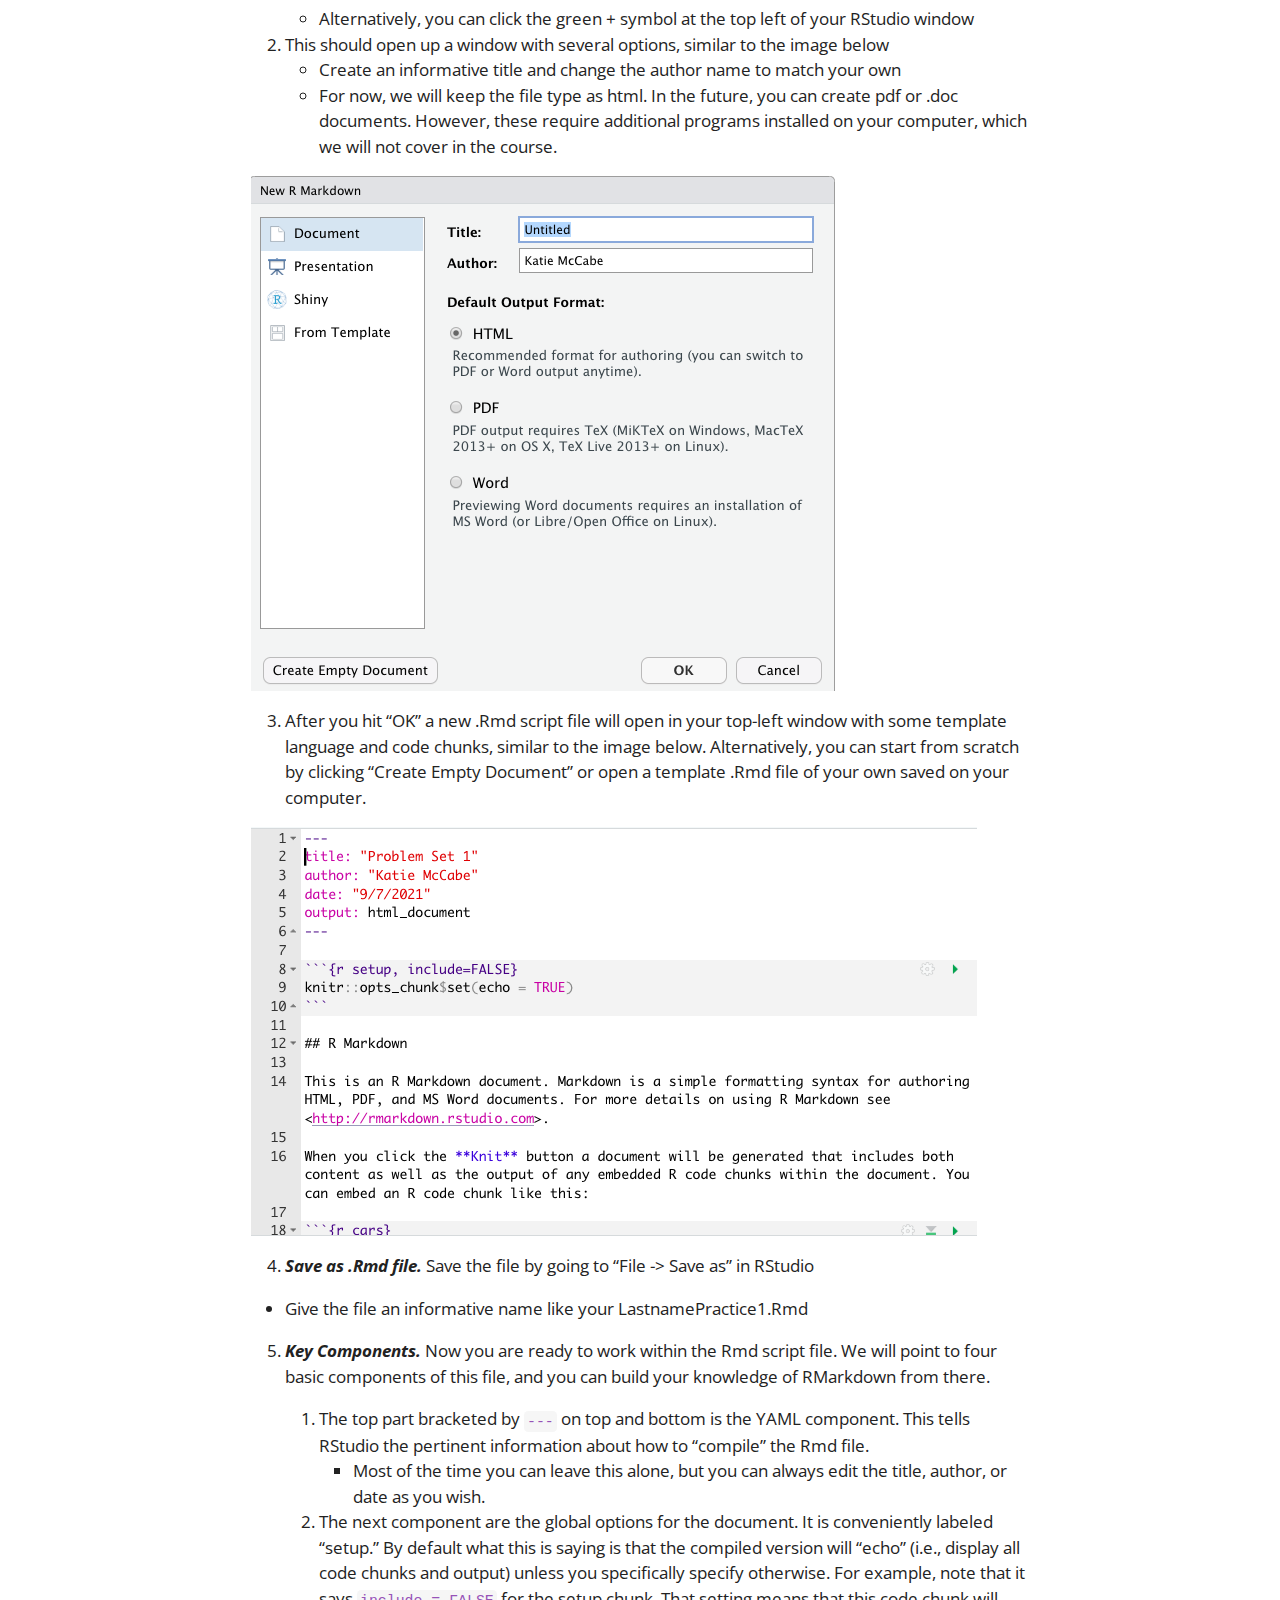
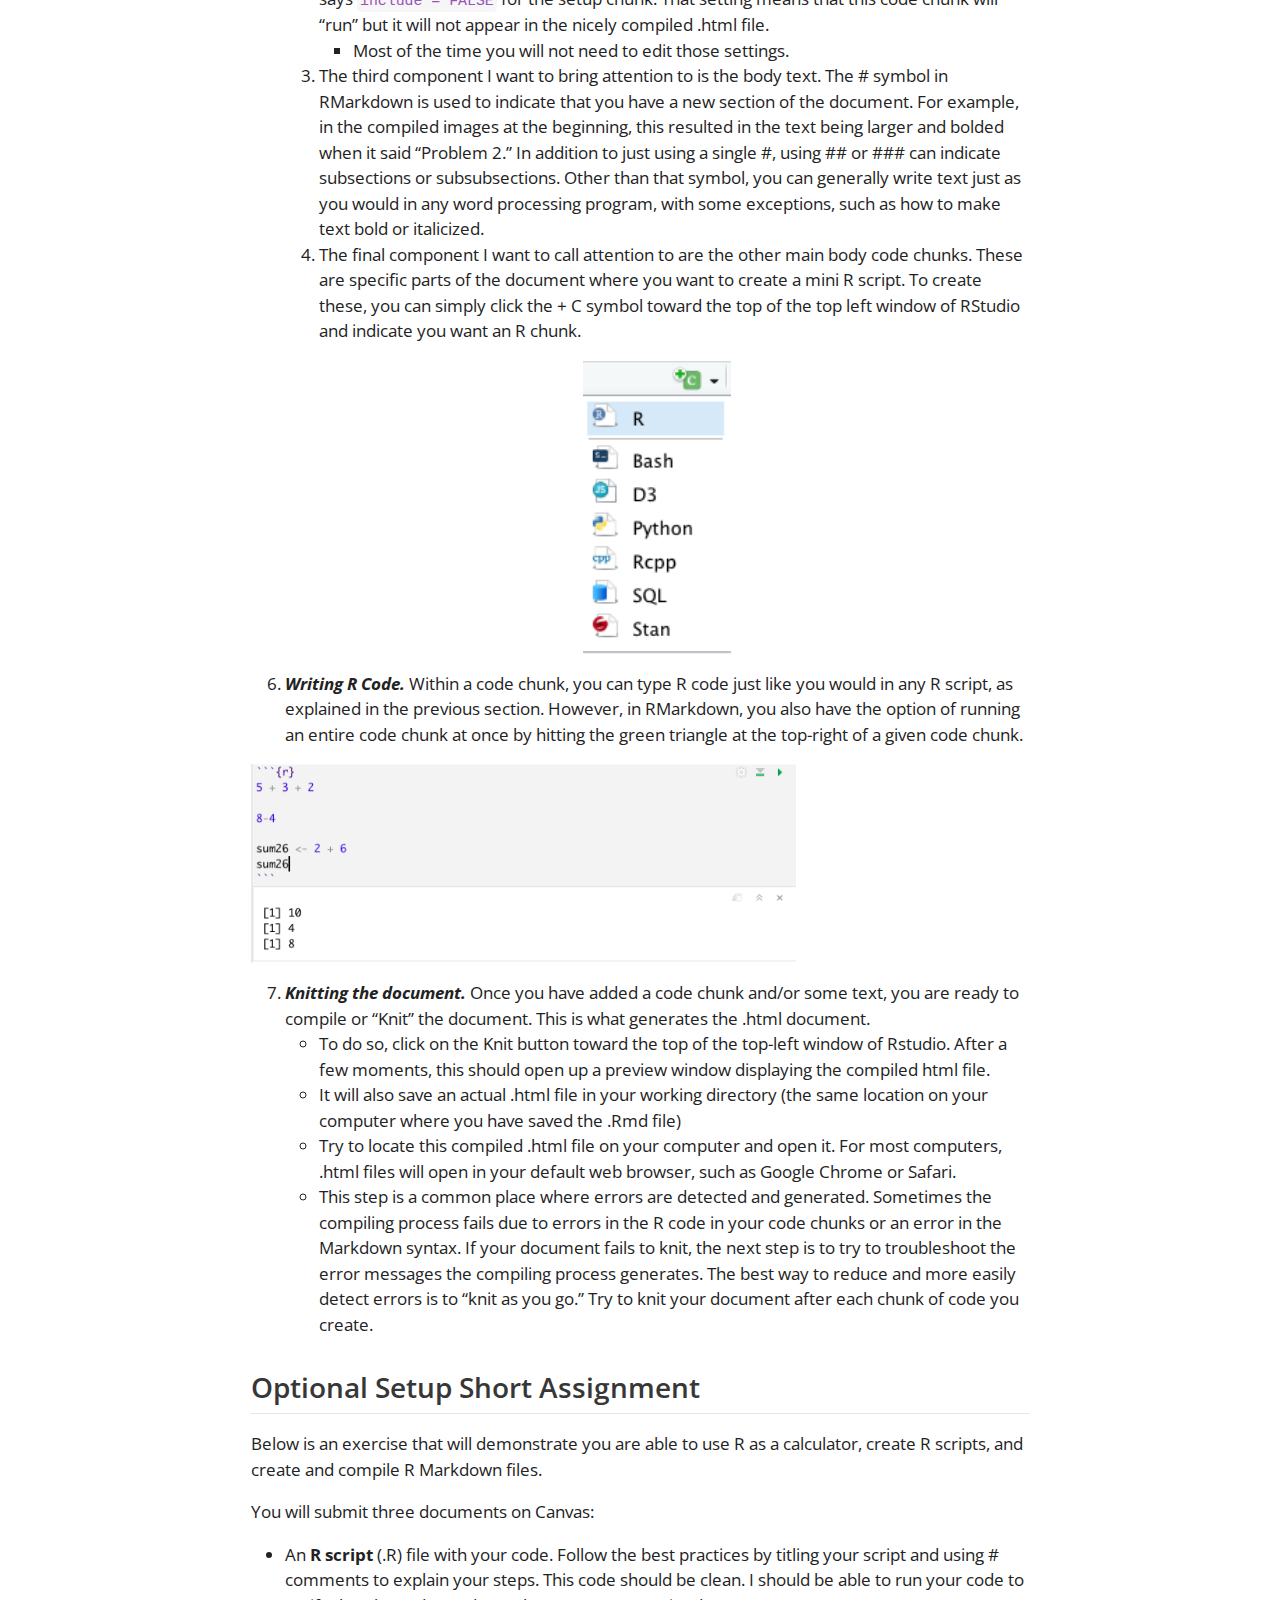
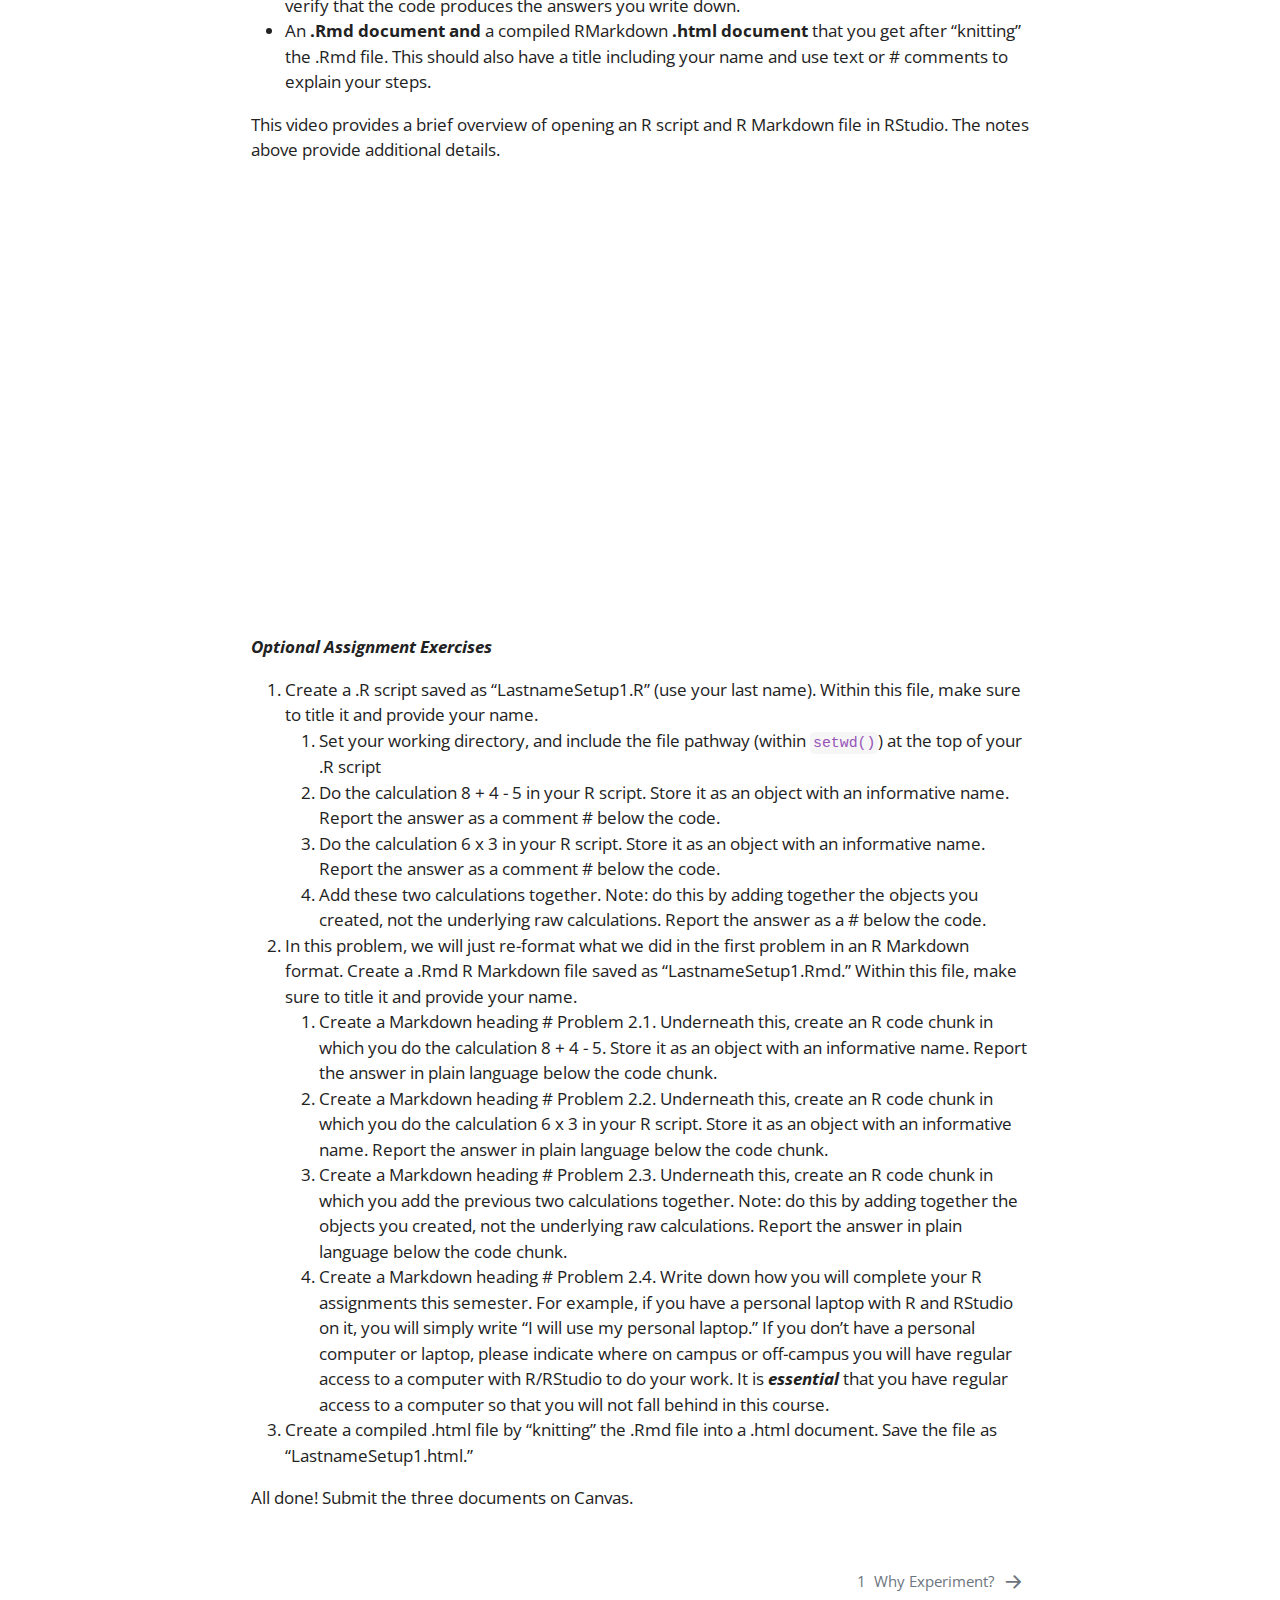
==== commit 662cde7a: "add lab discussion" ====
--- a/docs/index.html
+++ b/docs/index.html
@@ -184,6 +184,12 @@
   <div class="sidebar-item-container"> 
   <a href="./08-QuasiNaturalExperiments.html" class="sidebar-item-text sidebar-link">
  <span class="menu-text"><span class="chapter-number">8</span>&nbsp; <span class="chapter-title">Quasi and Natural Experiments</span></span></a>
+  </div>
+</li>
+        <li class="sidebar-item">
+  <div class="sidebar-item-container"> 
+  <a href="./09-LabExperiments.html" class="sidebar-item-text sidebar-link">
+ <span class="menu-text"><span class="chapter-number">9</span>&nbsp; <span class="chapter-title">Lab Experiments and Behavioral Games</span></span></a>
   </div>
 </li>
     </ul>
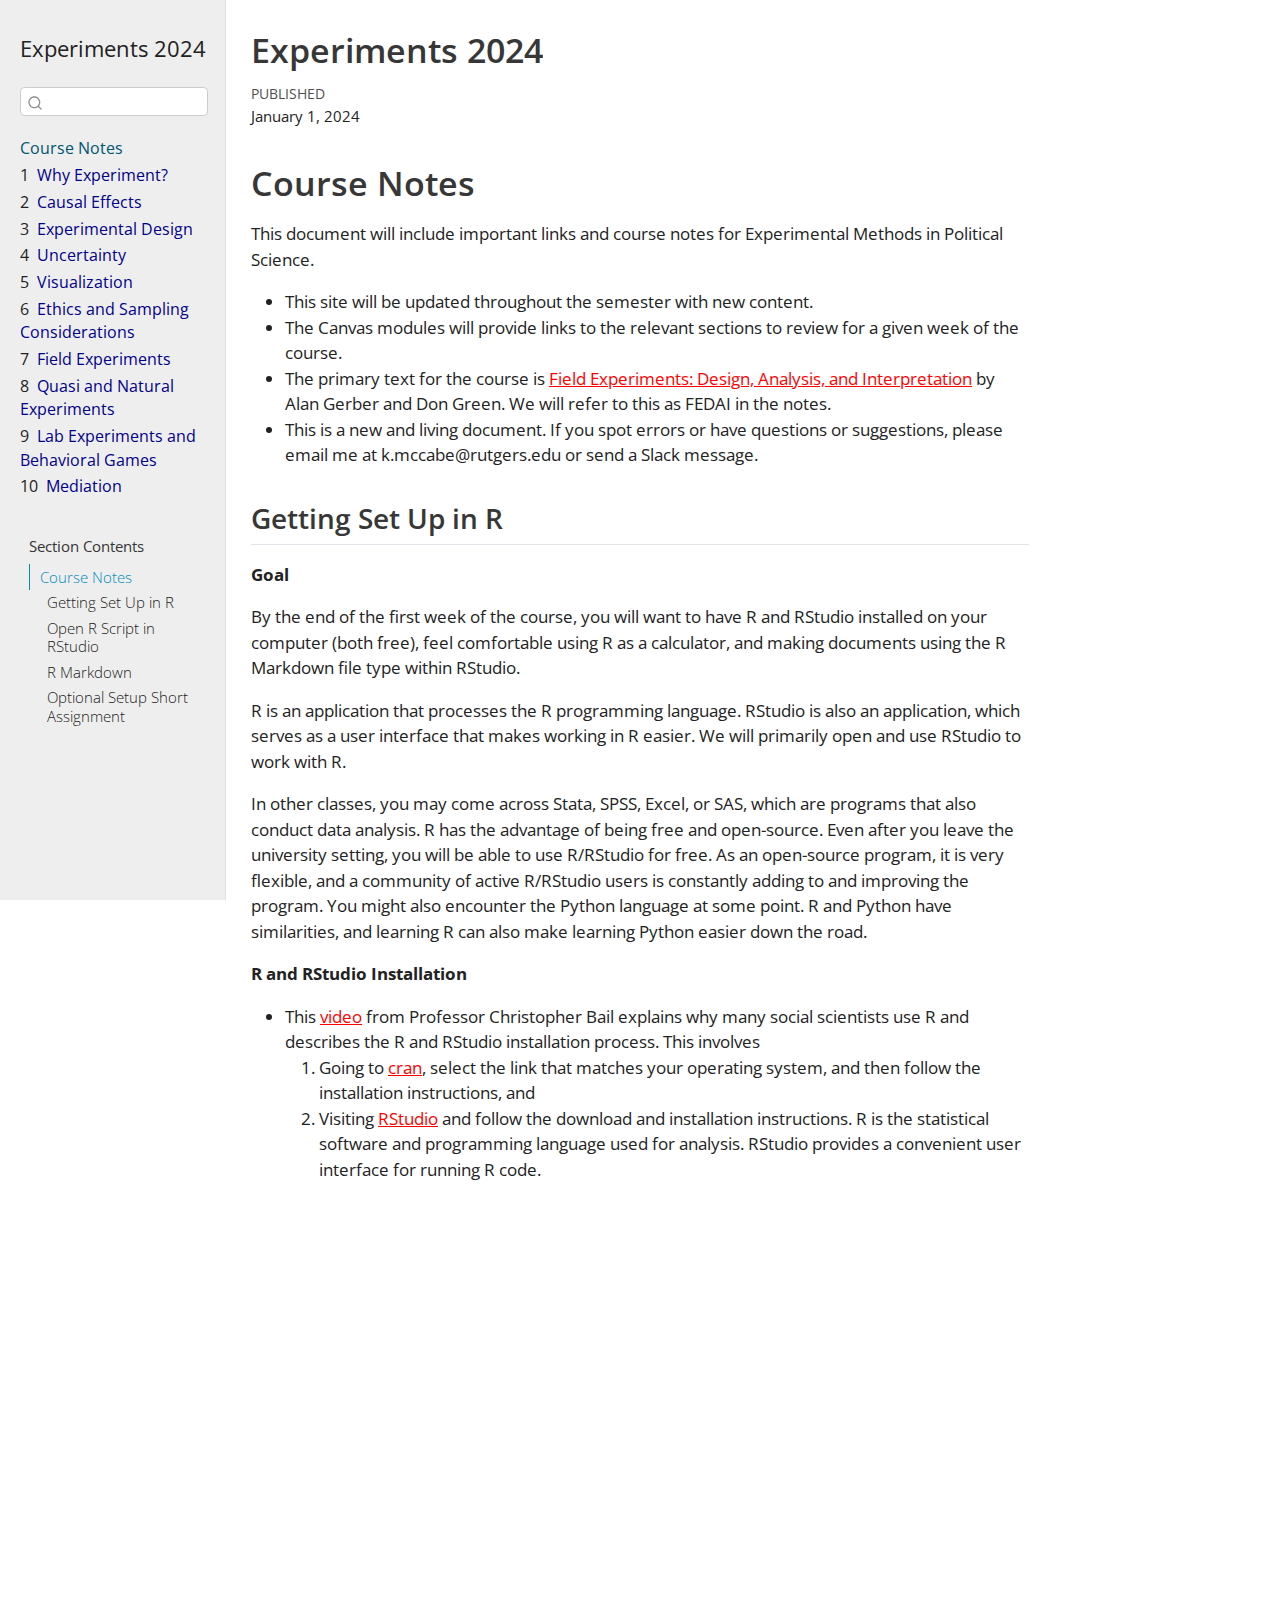
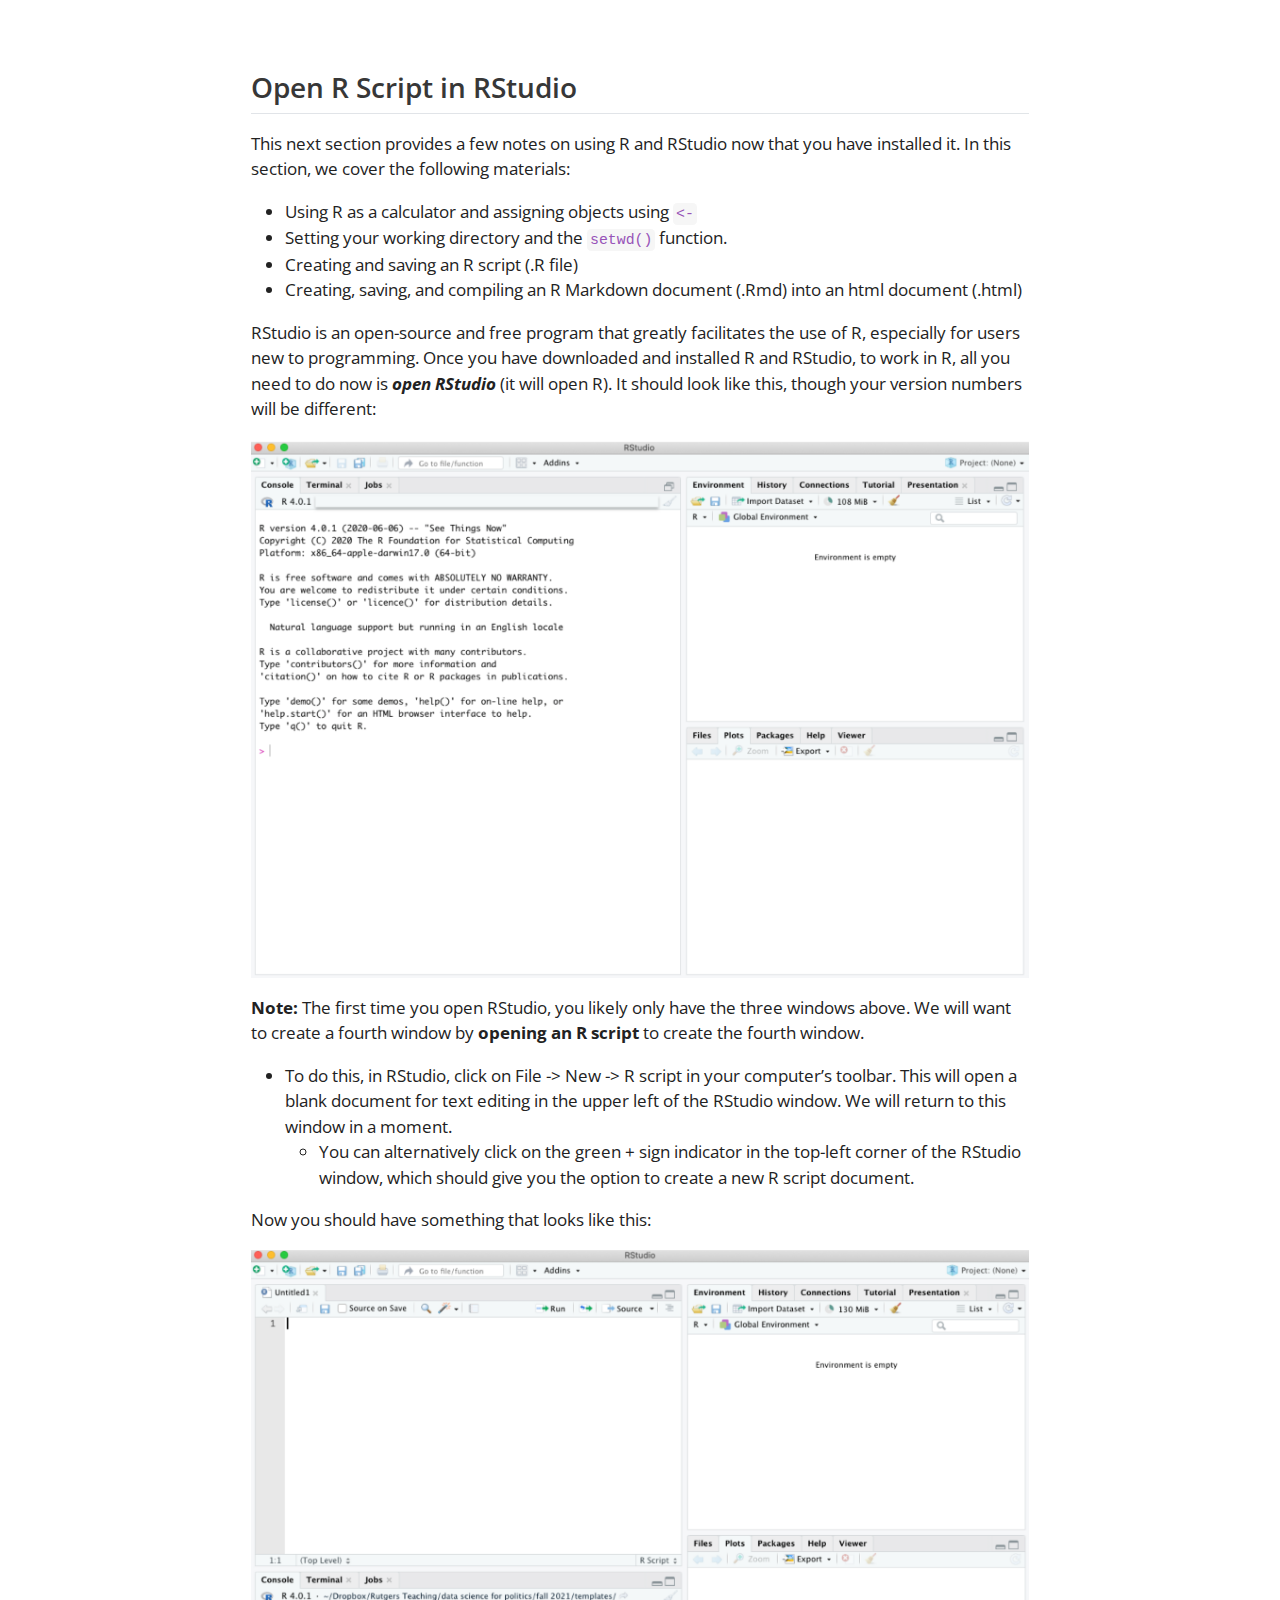
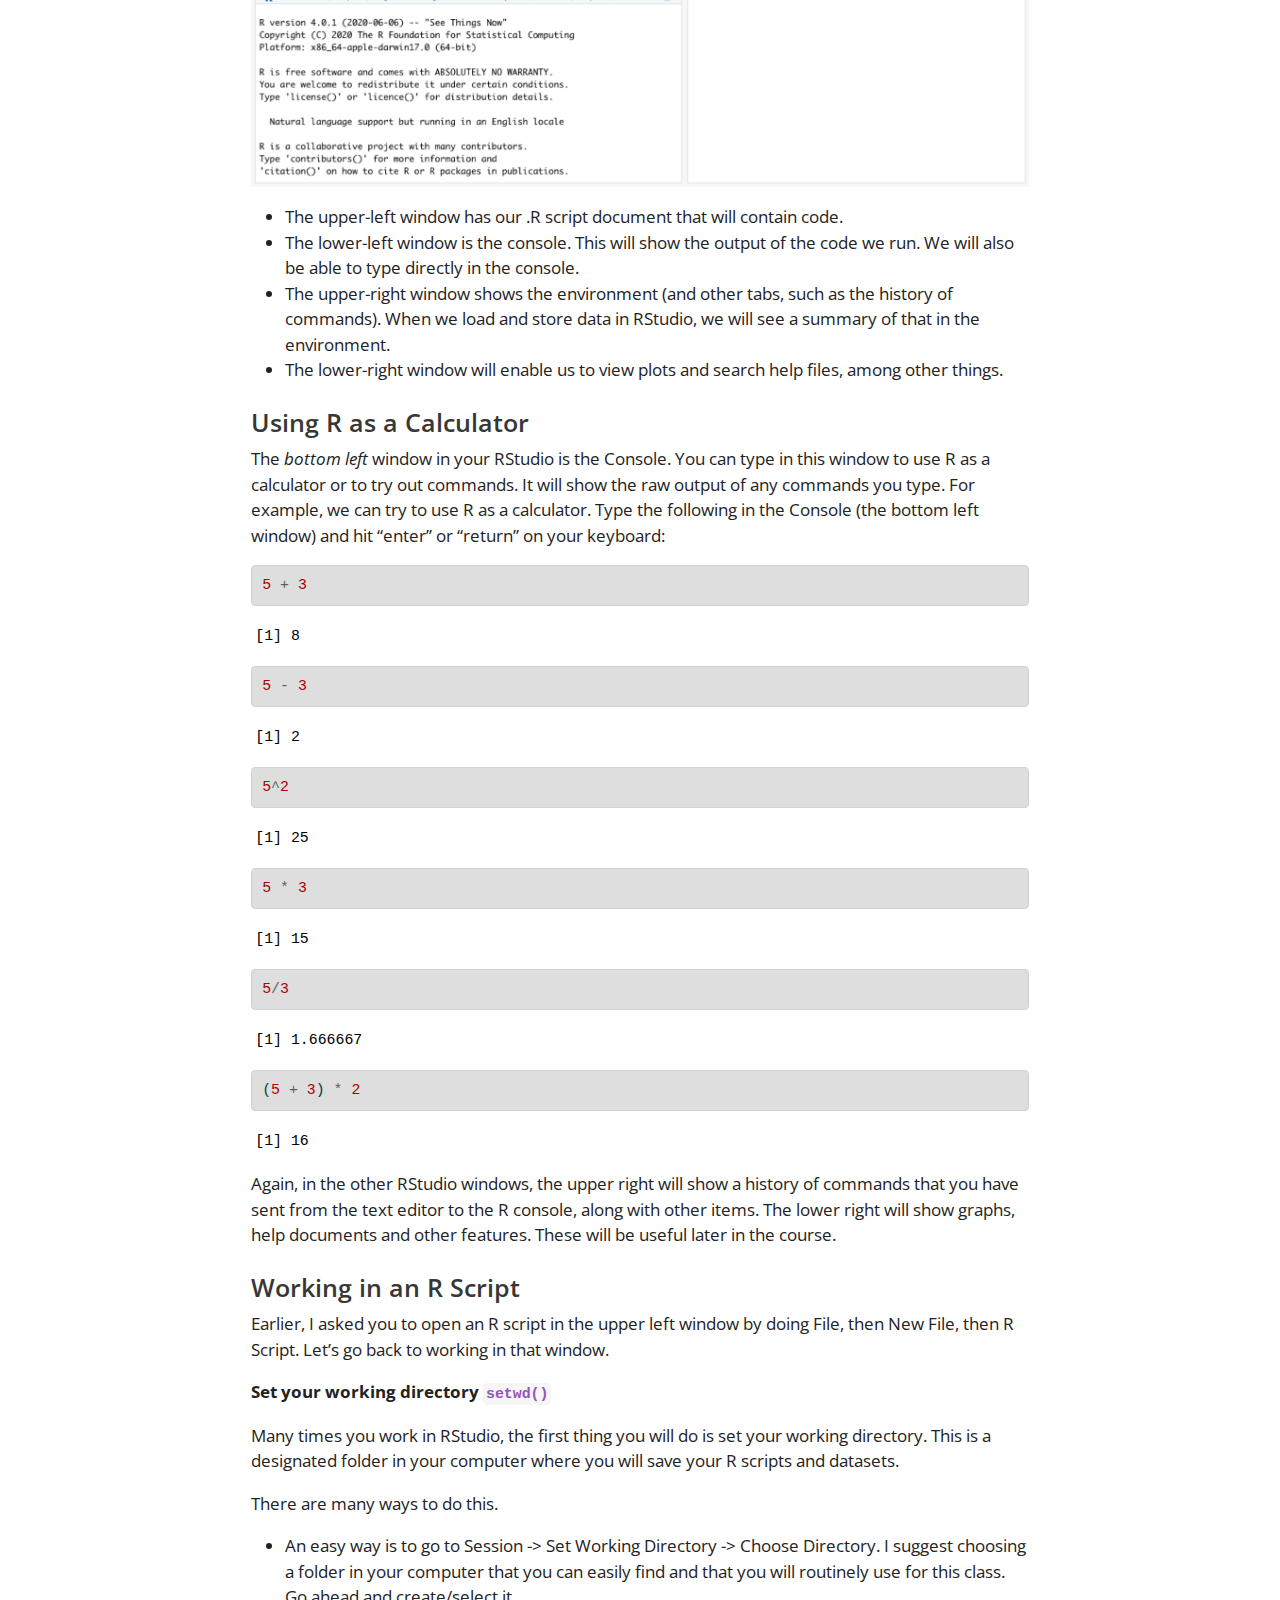
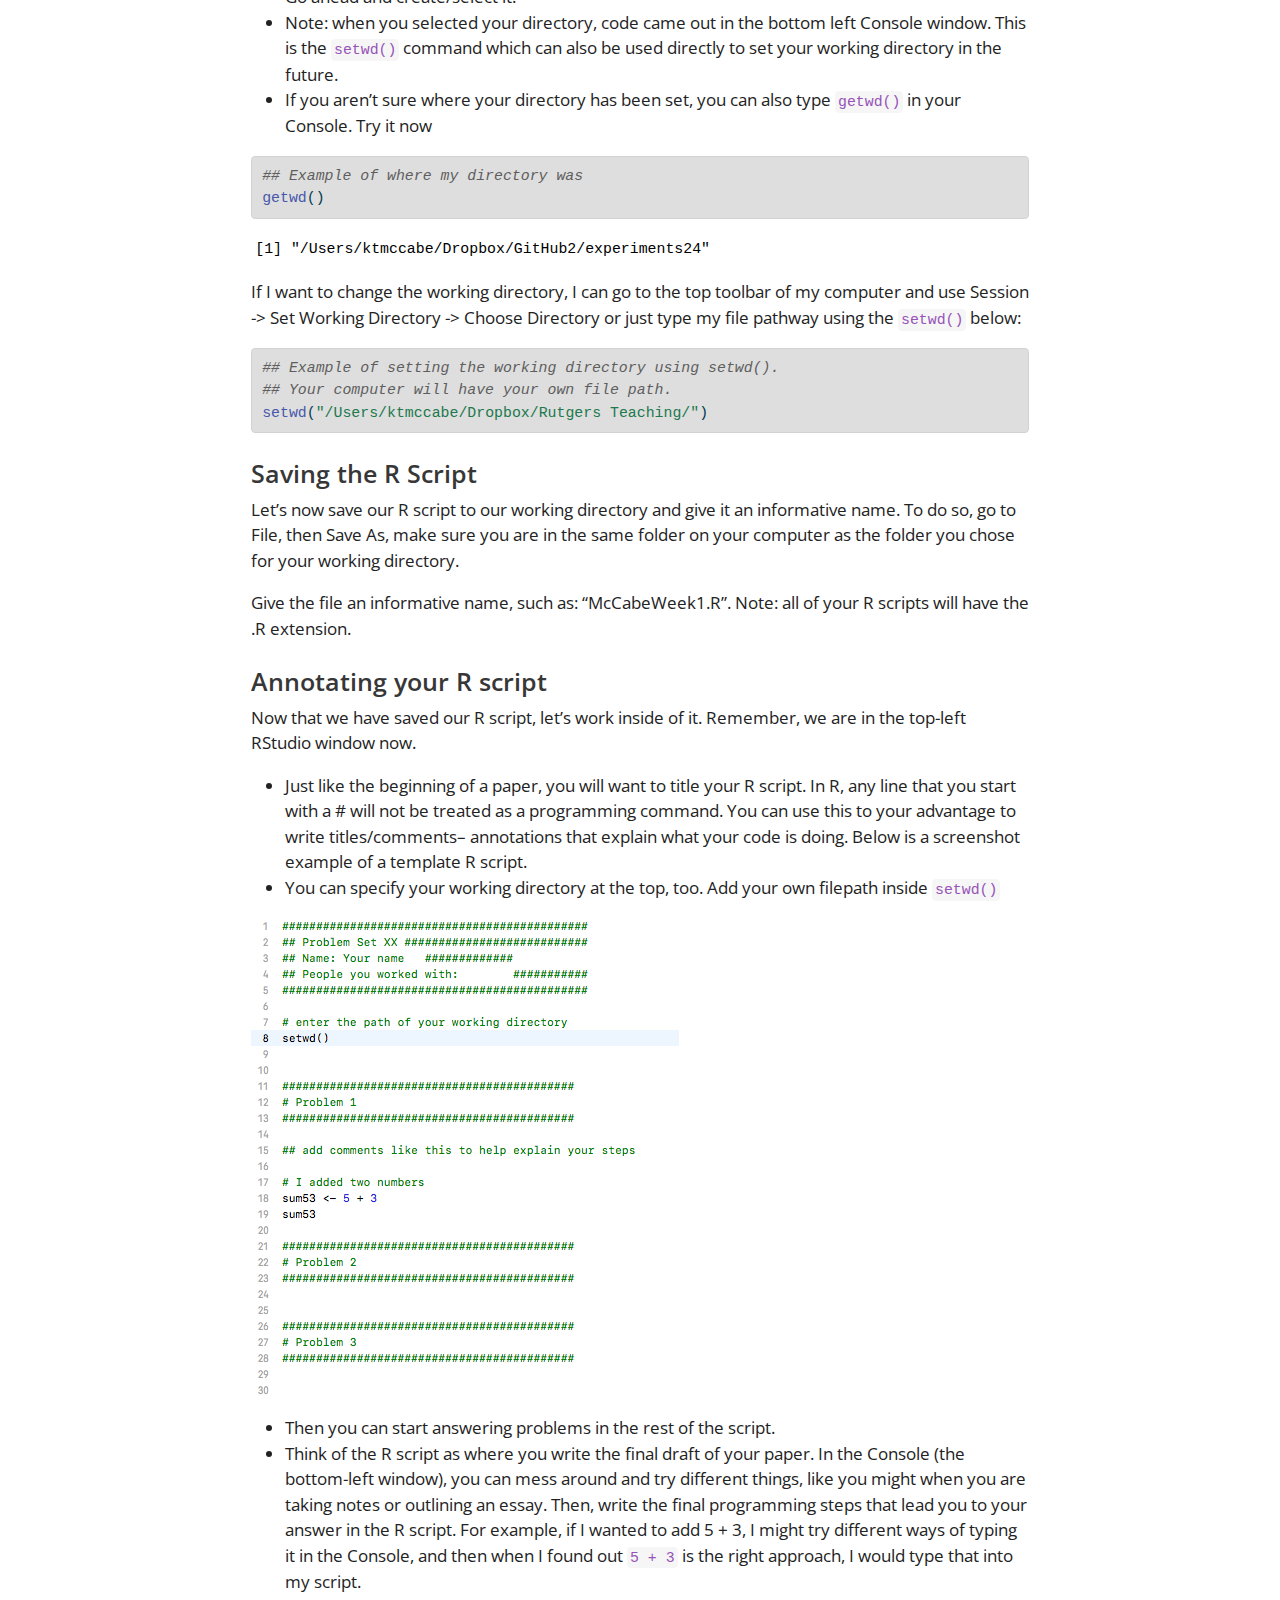
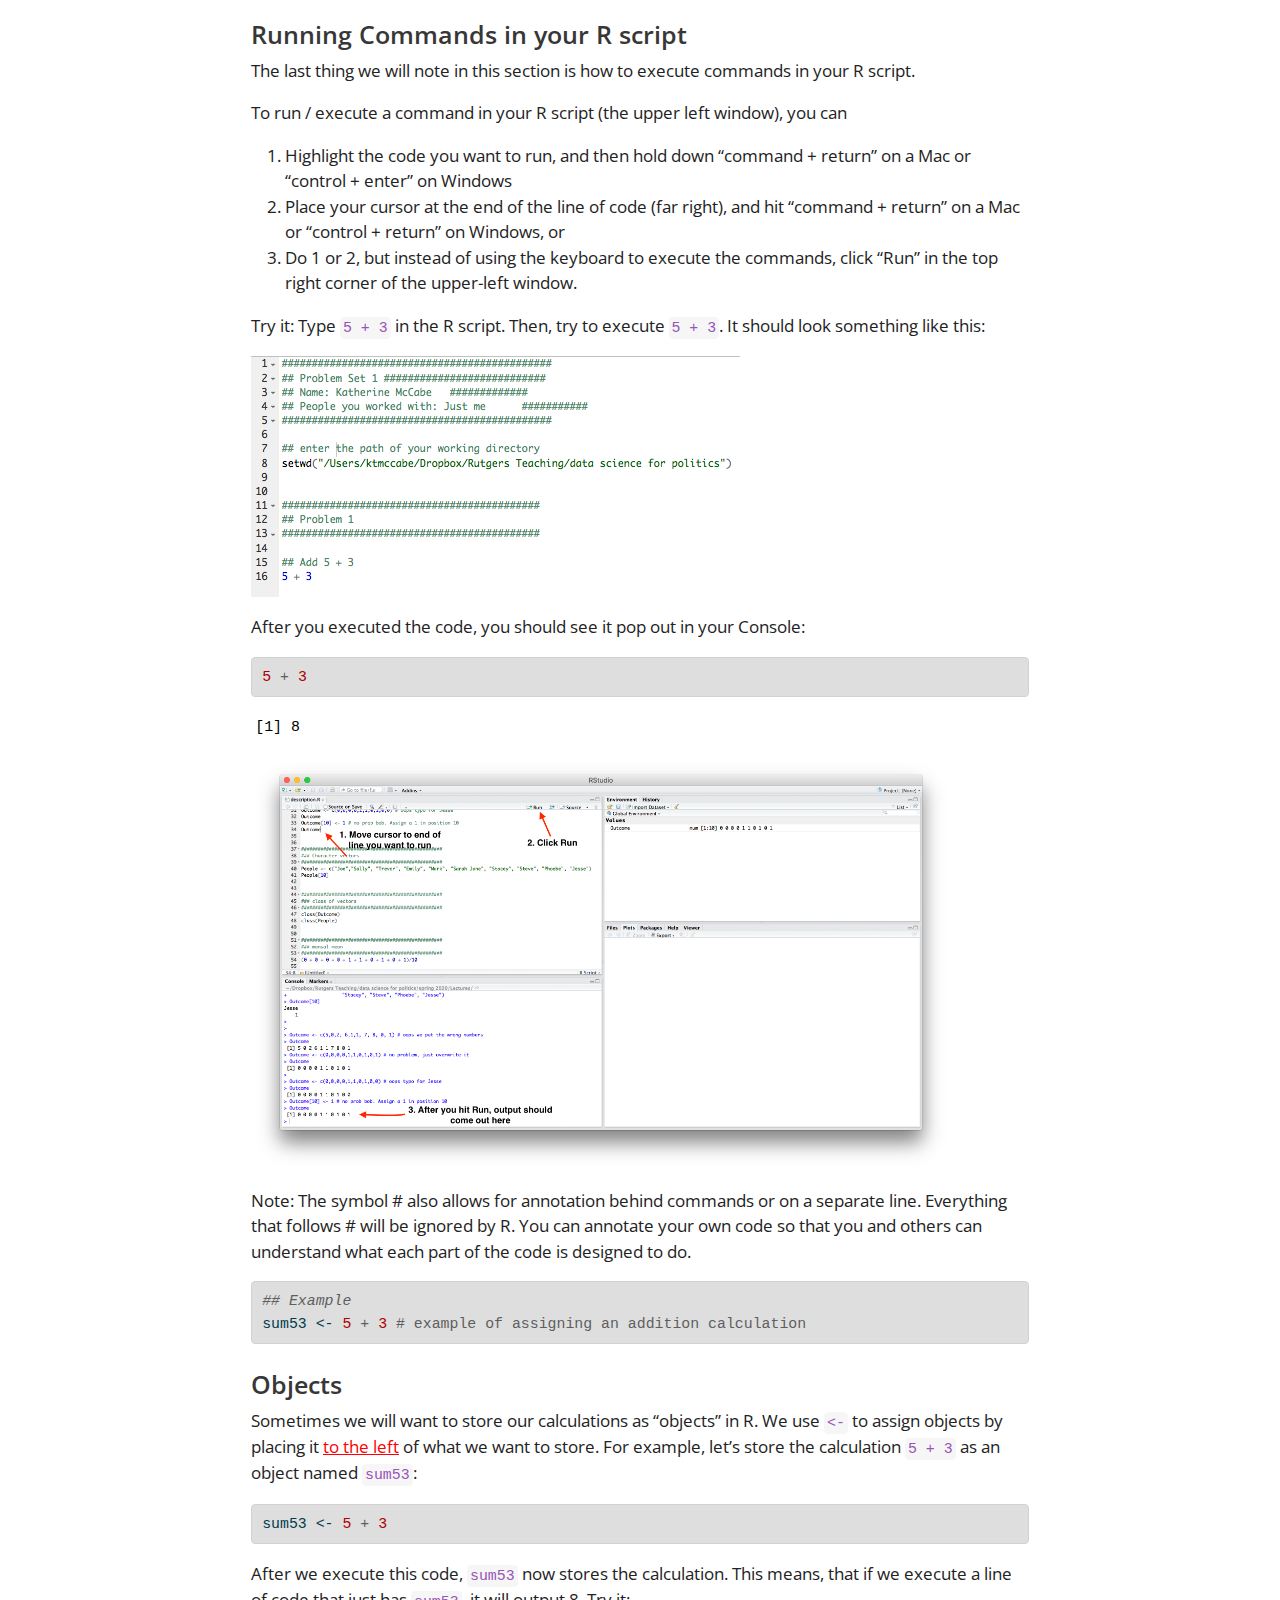
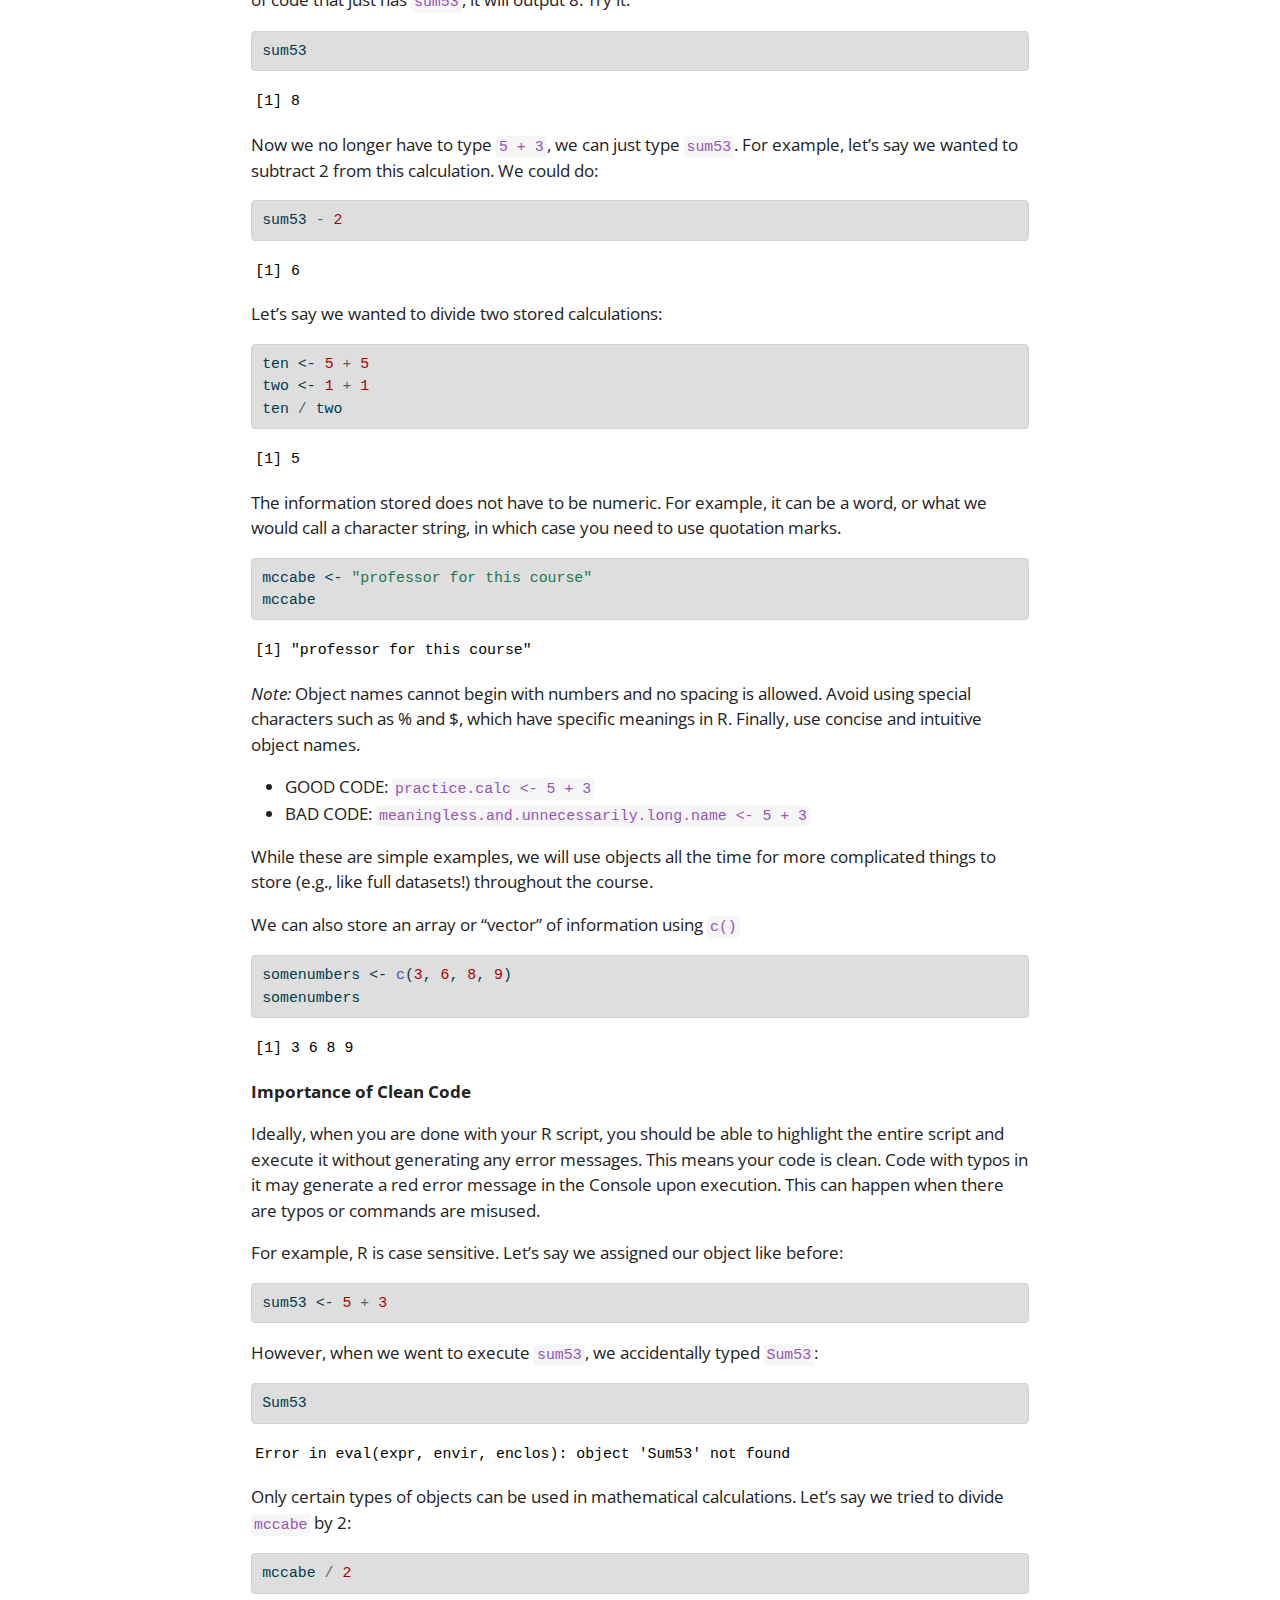
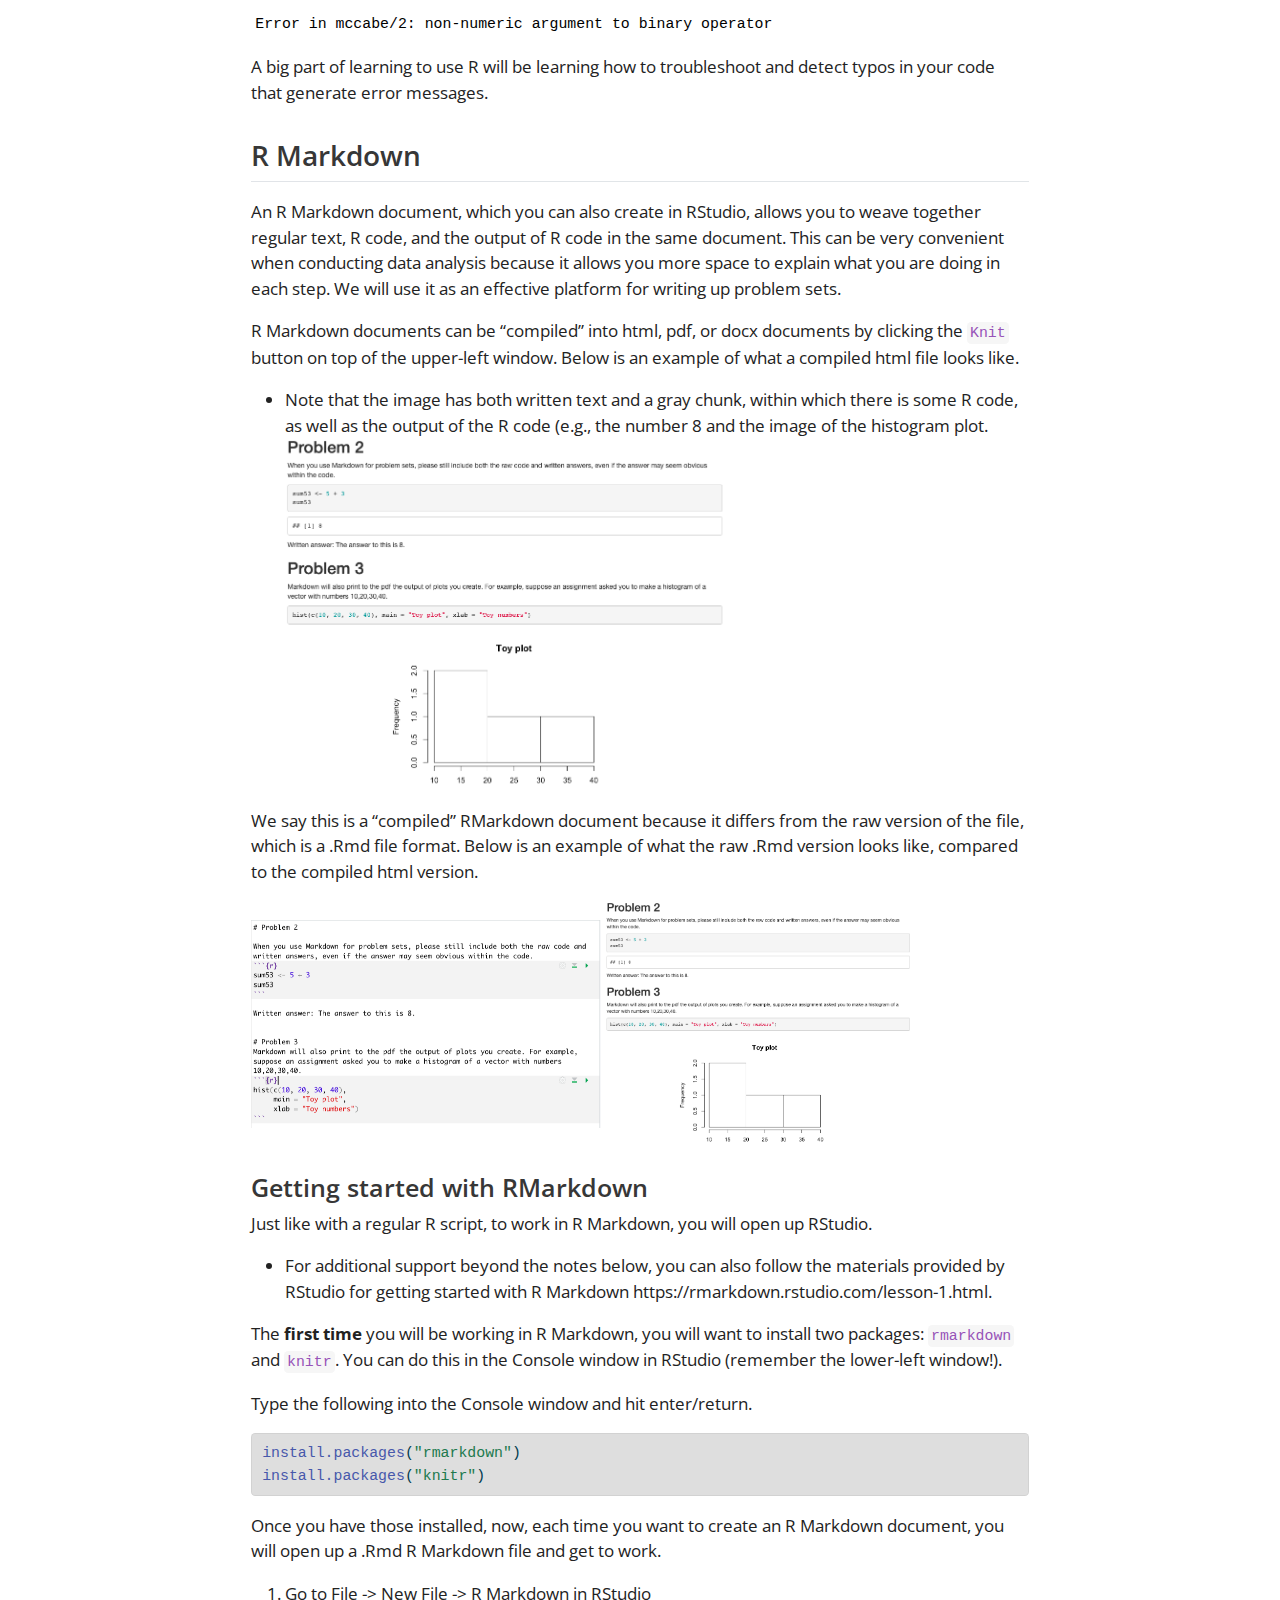
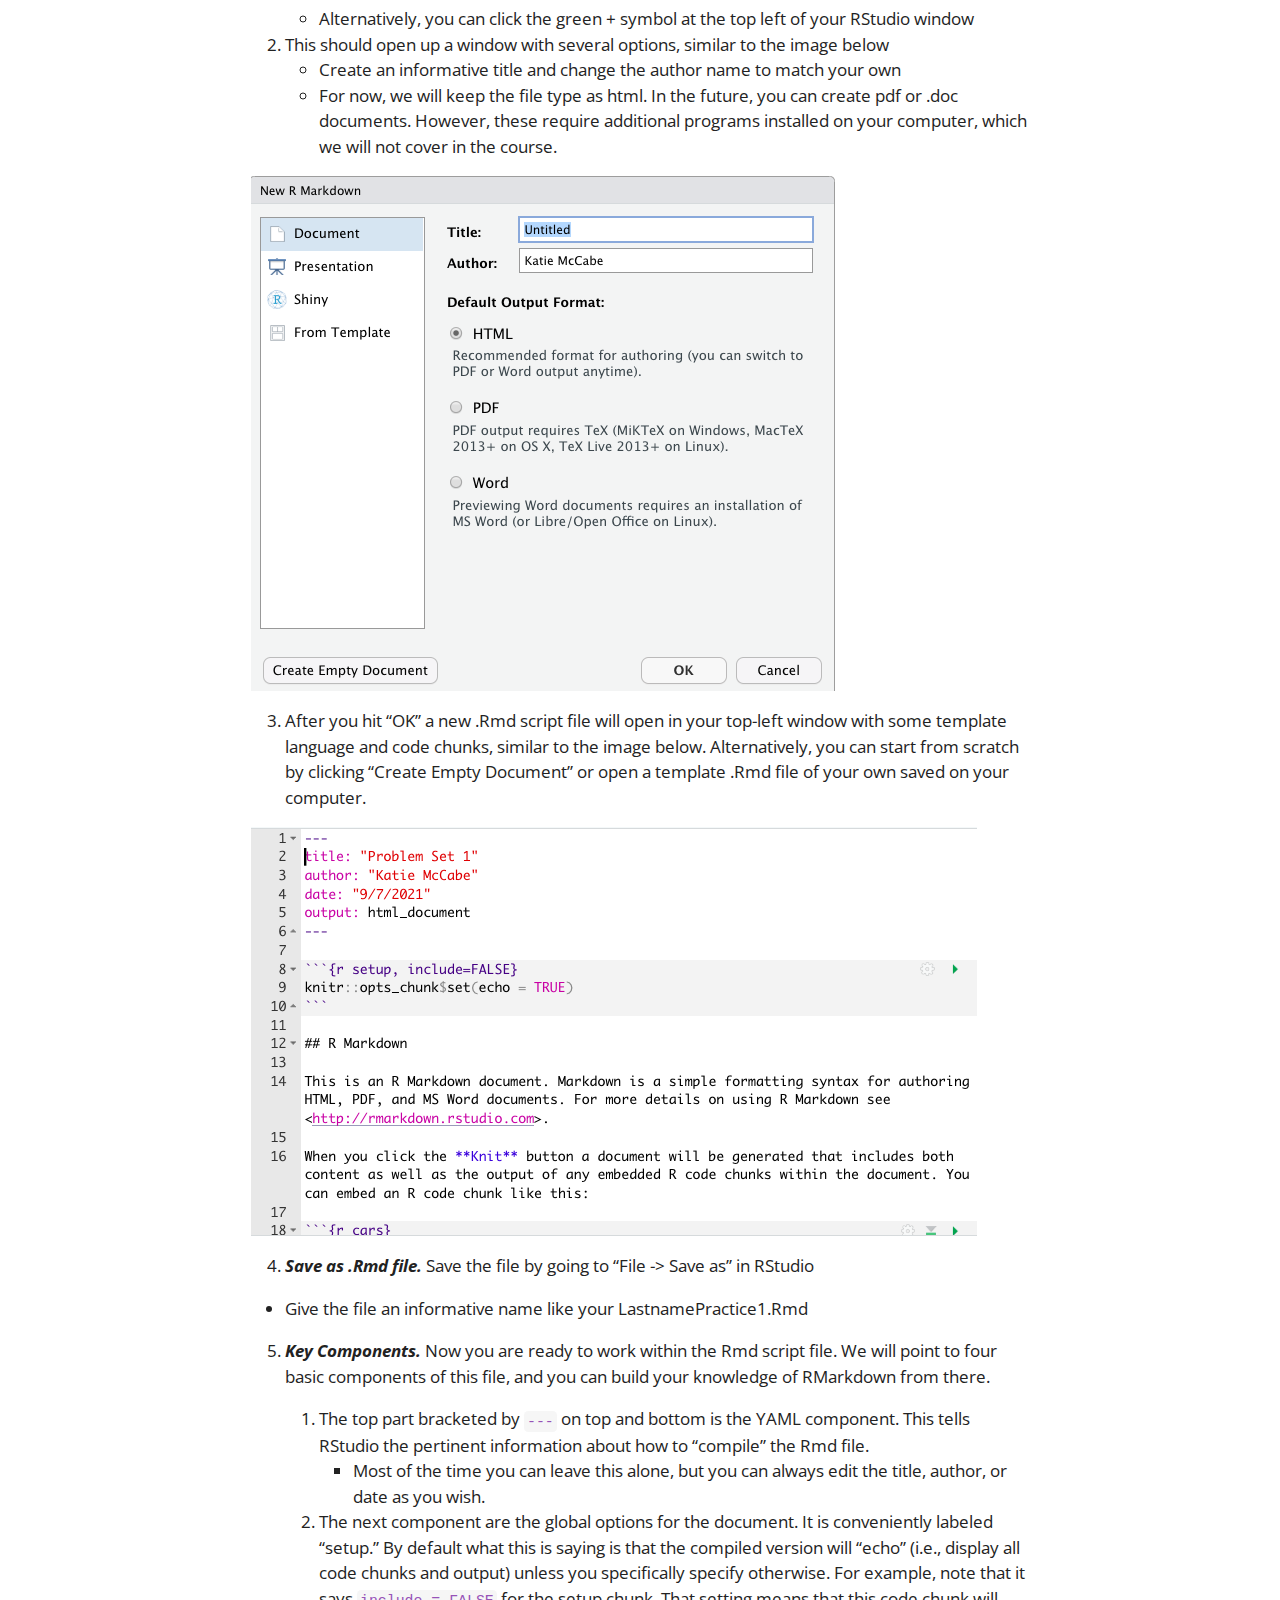
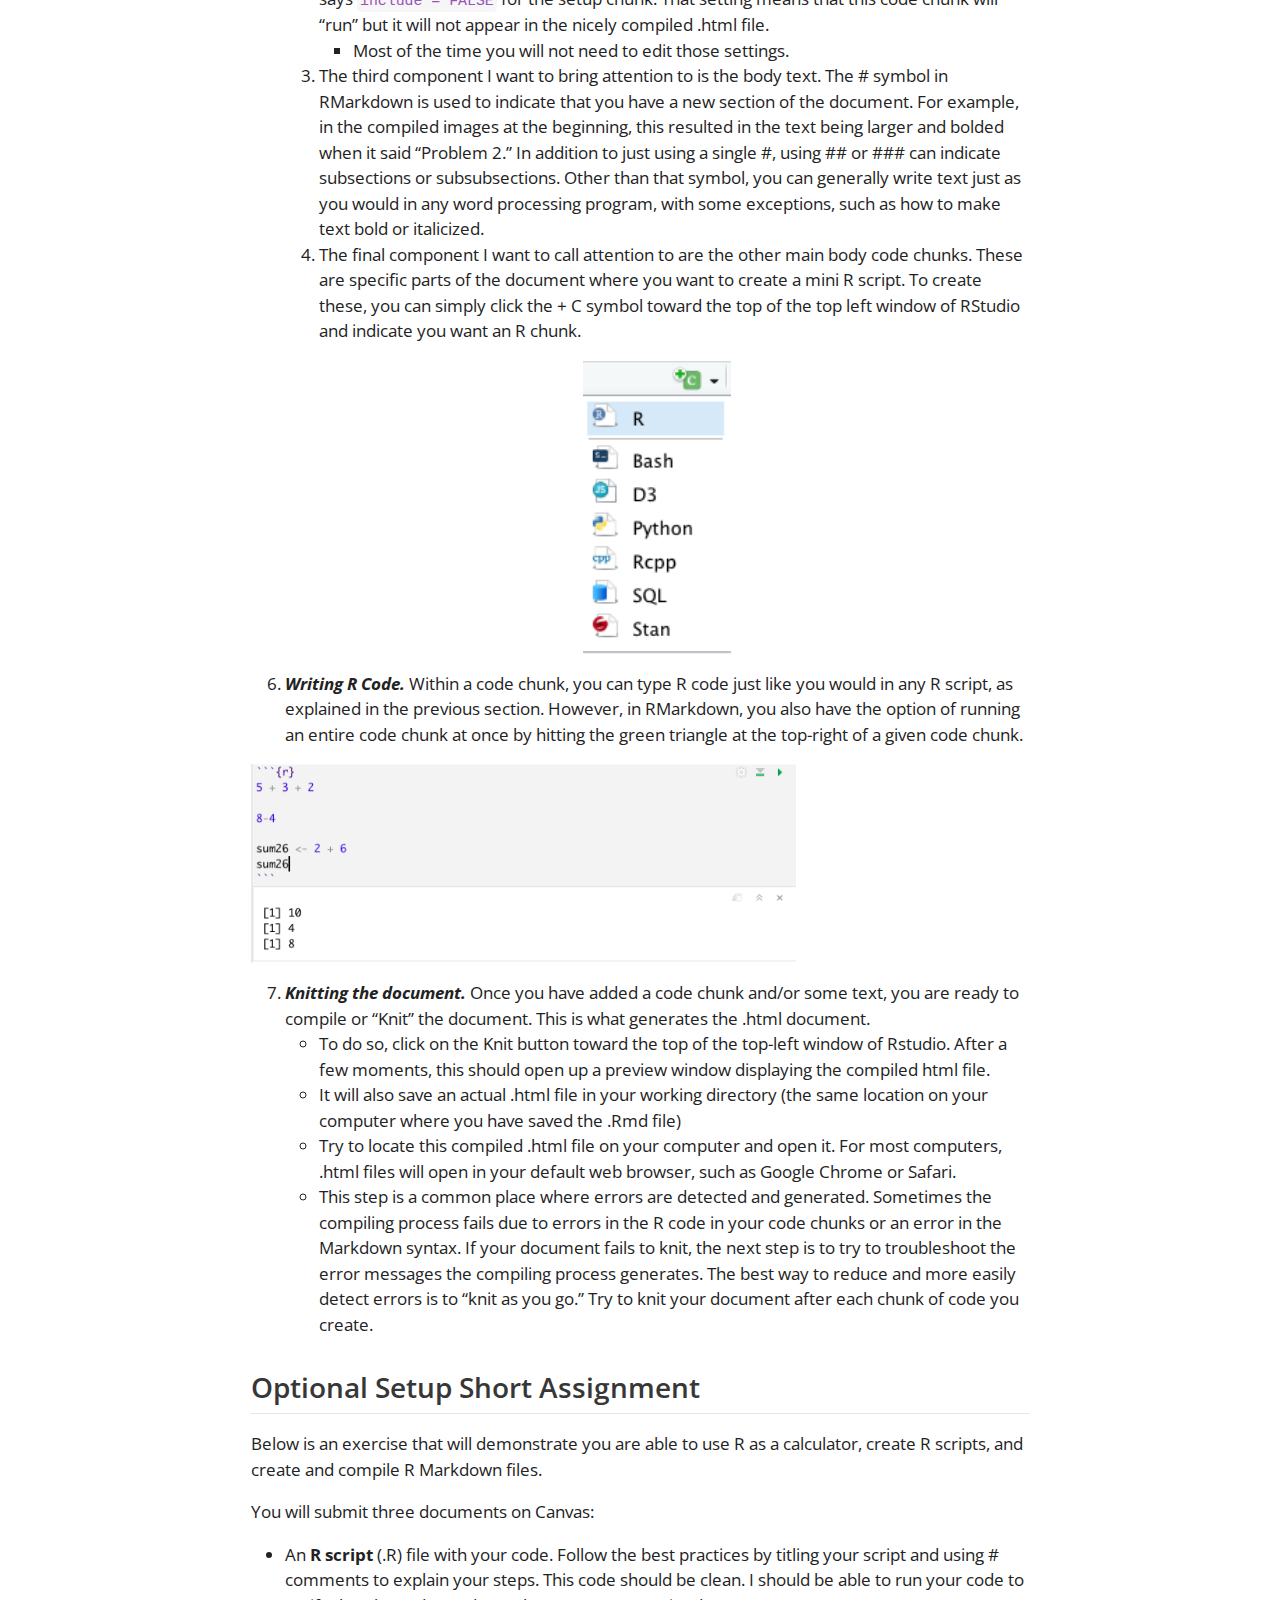
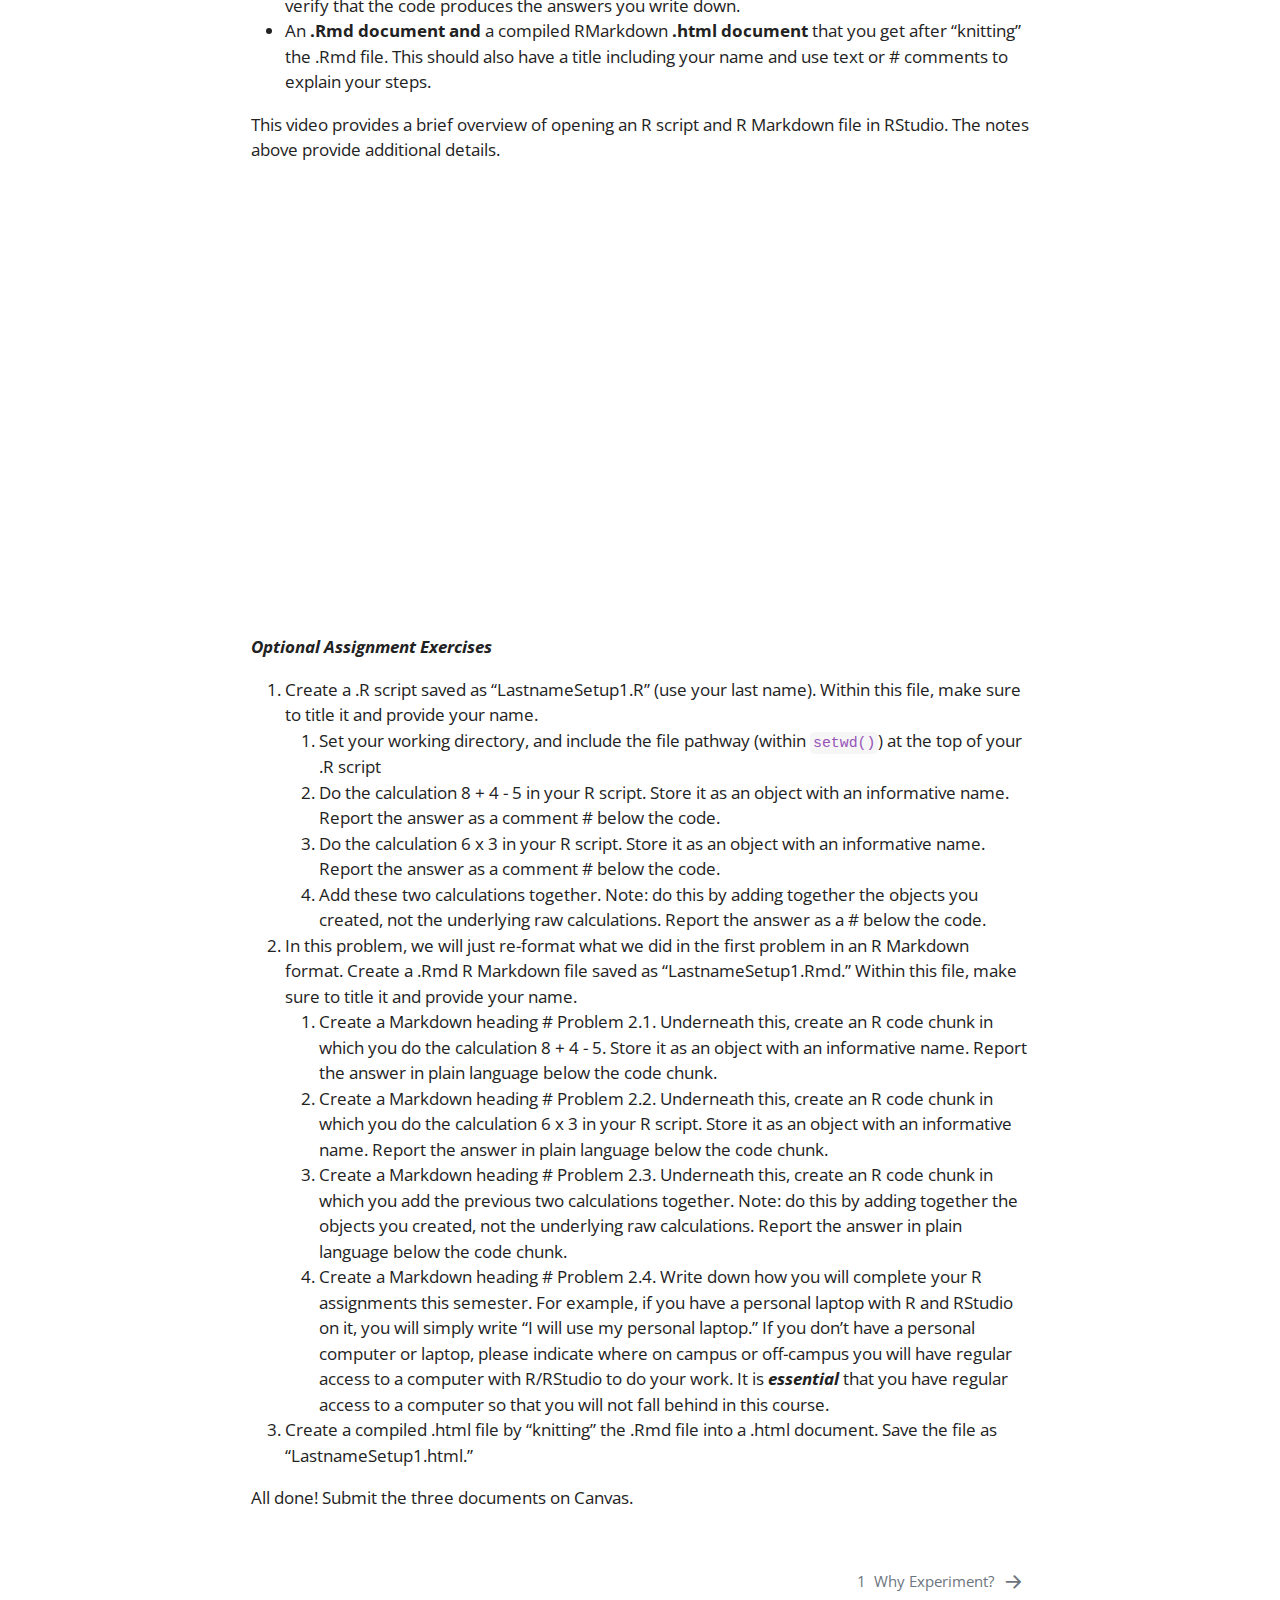
==== commit 8ea6620a: "add mediation" ====
--- a/docs/index.html
+++ b/docs/index.html
@@ -190,6 +190,12 @@
   <div class="sidebar-item-container"> 
   <a href="./09-LabExperiments.html" class="sidebar-item-text sidebar-link">
  <span class="menu-text"><span class="chapter-number">9</span>&nbsp; <span class="chapter-title">Lab Experiments and Behavioral Games</span></span></a>
+  </div>
+</li>
+        <li class="sidebar-item">
+  <div class="sidebar-item-container"> 
+  <a href="./10-Mediation.html" class="sidebar-item-text sidebar-link">
+ <span class="menu-text"><span class="chapter-number">10</span>&nbsp; <span class="chapter-title">Mediation</span></span></a>
   </div>
 </li>
     </ul>
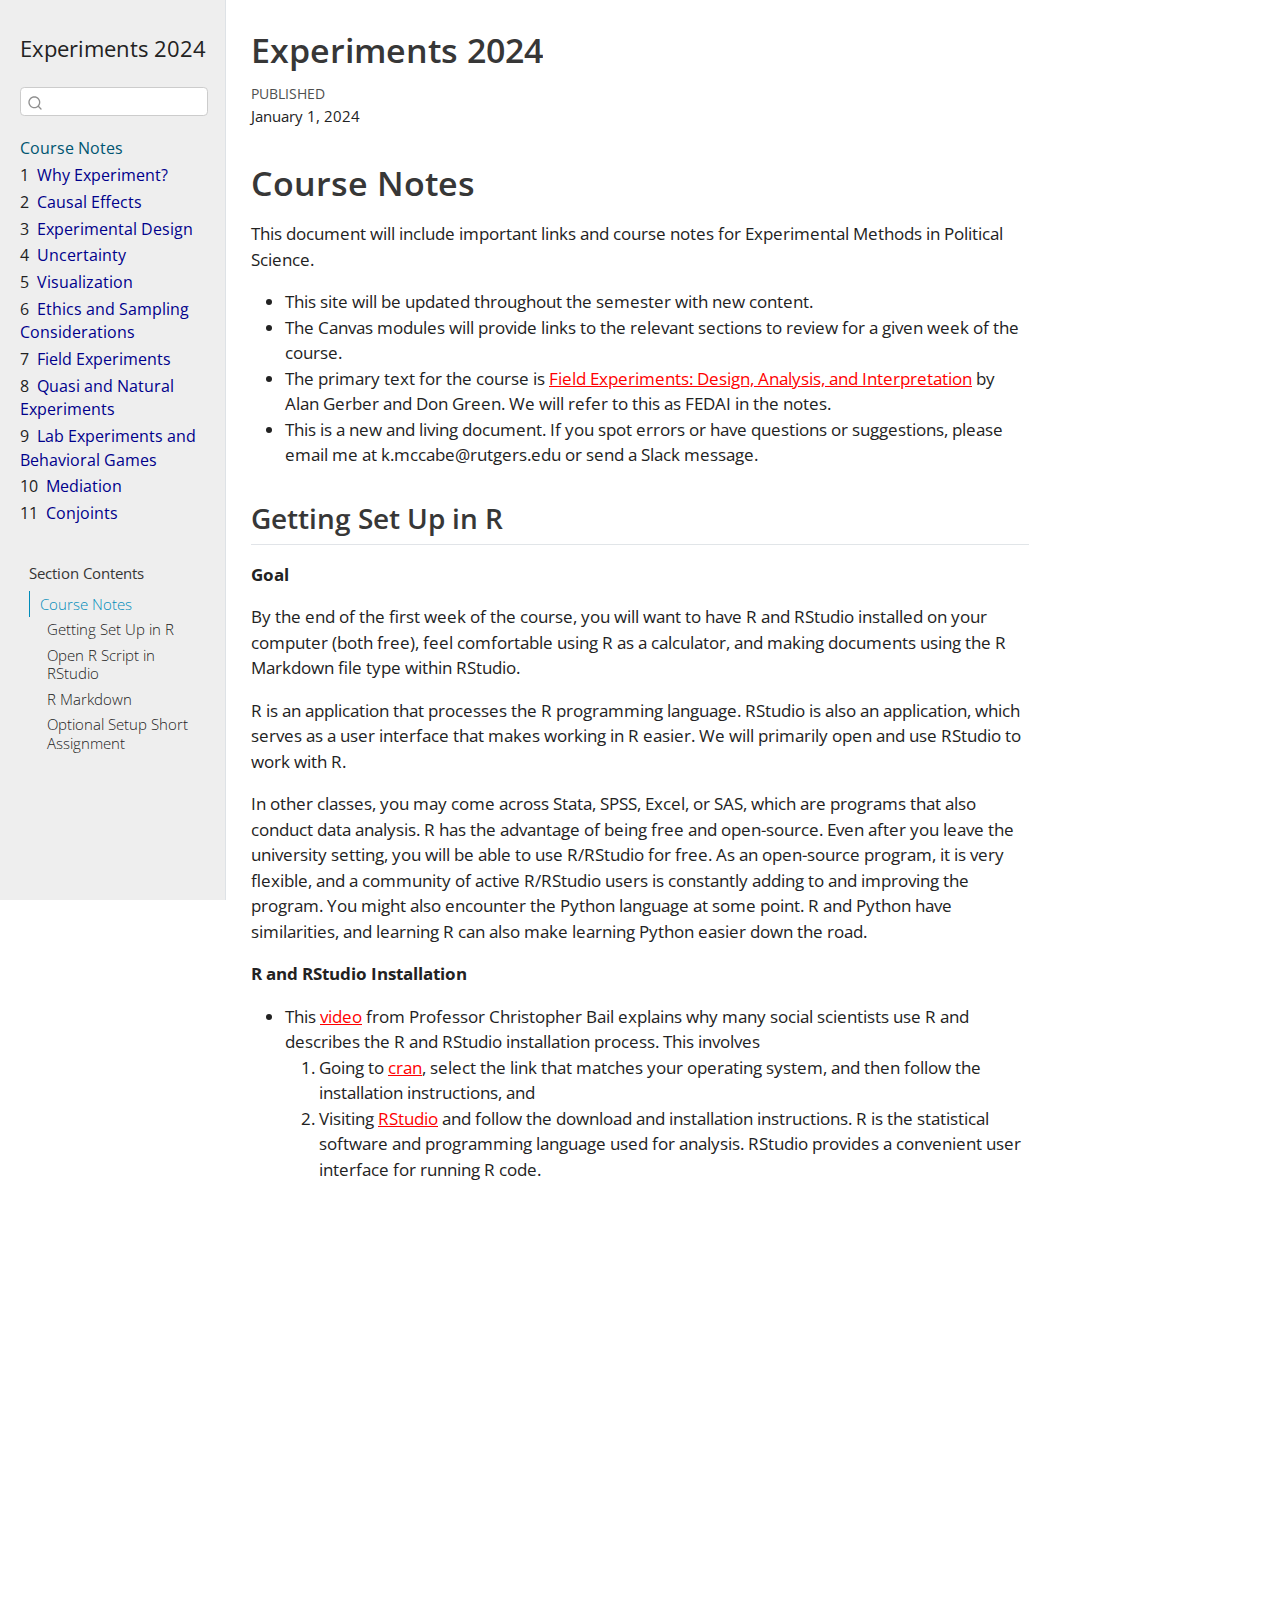
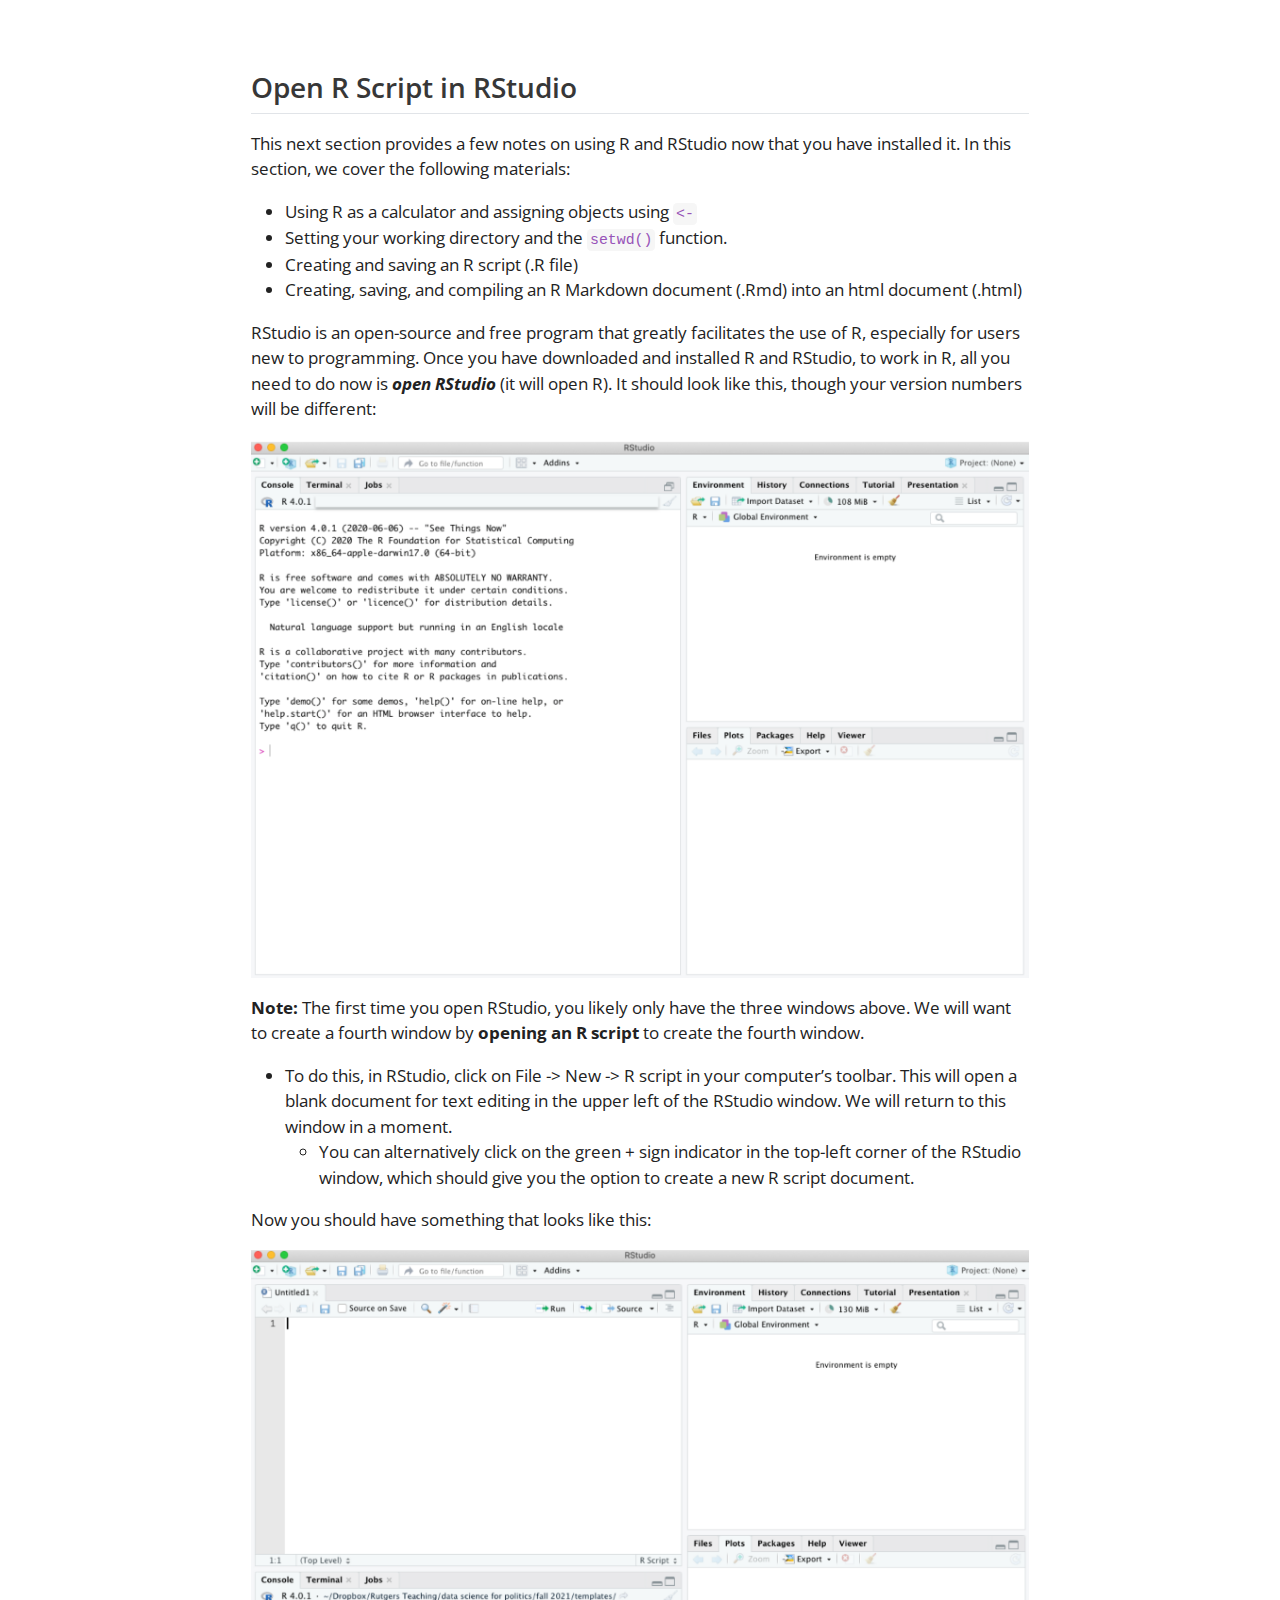
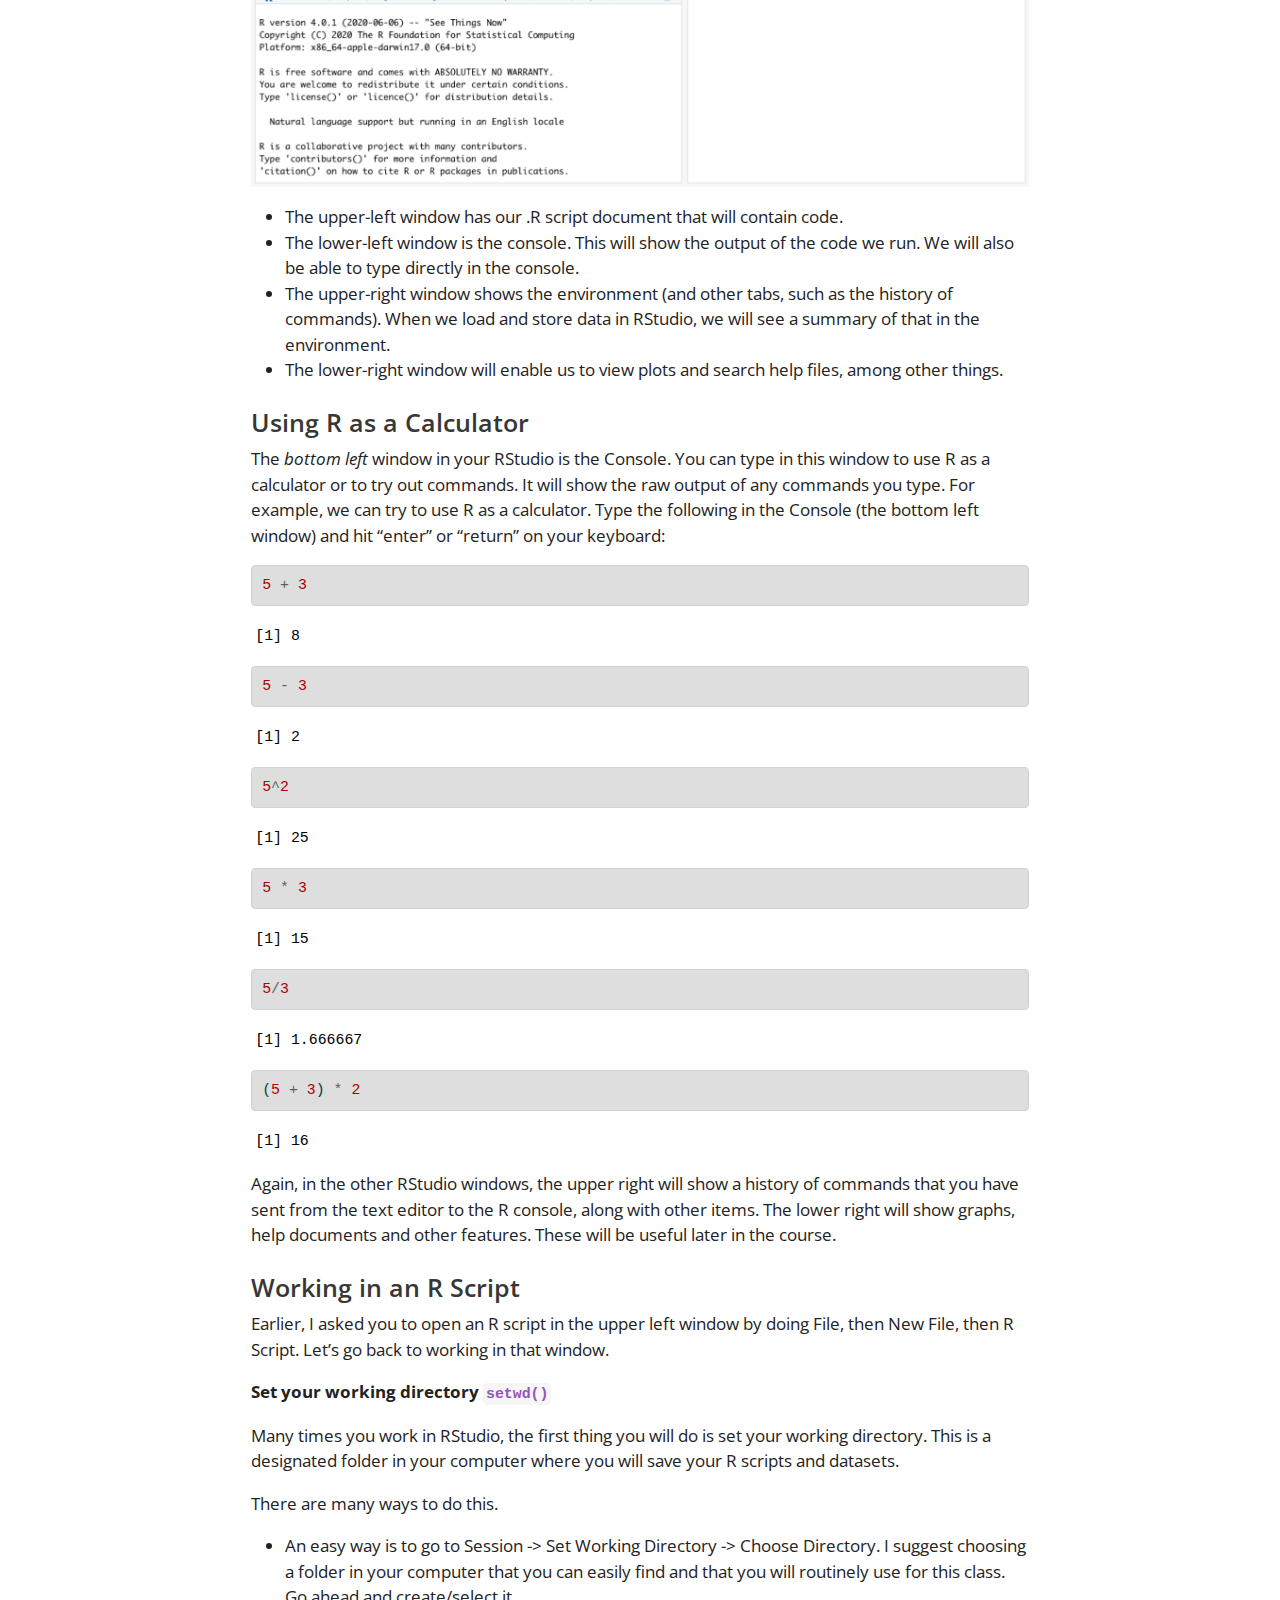
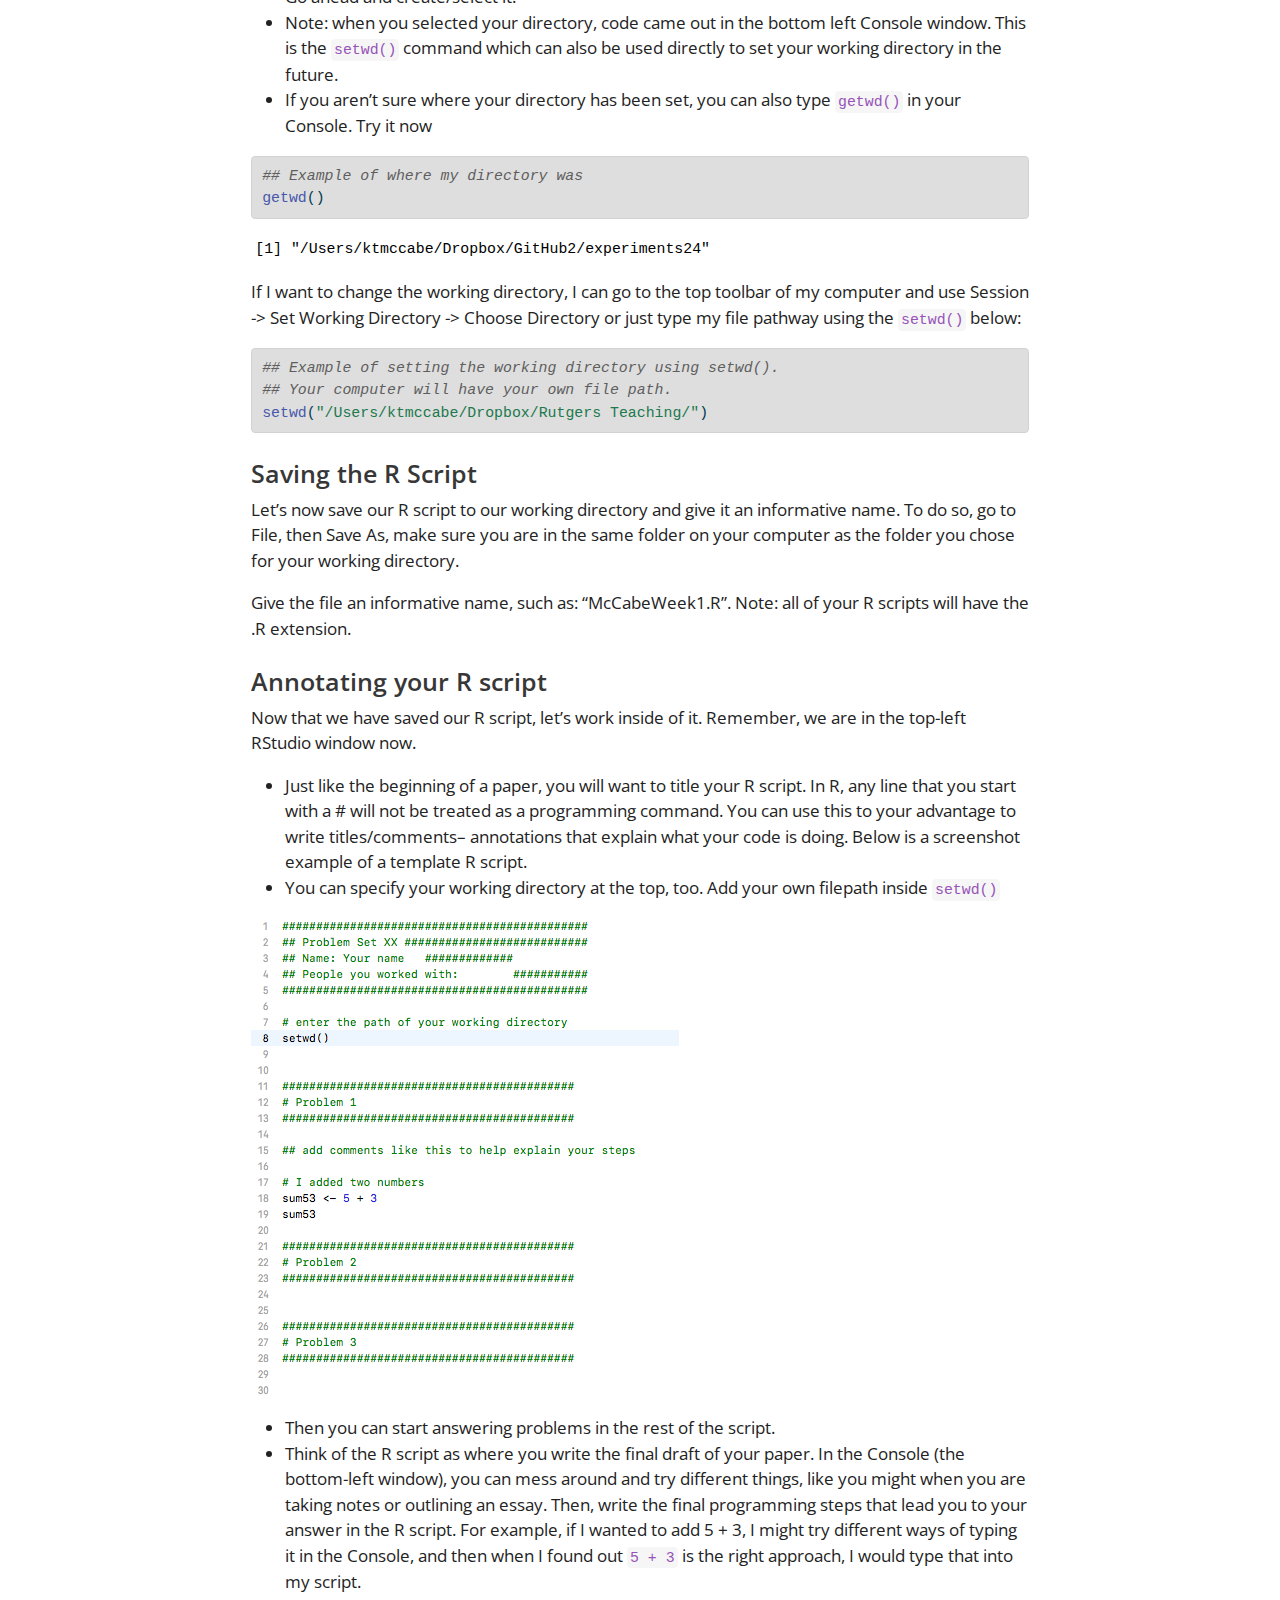
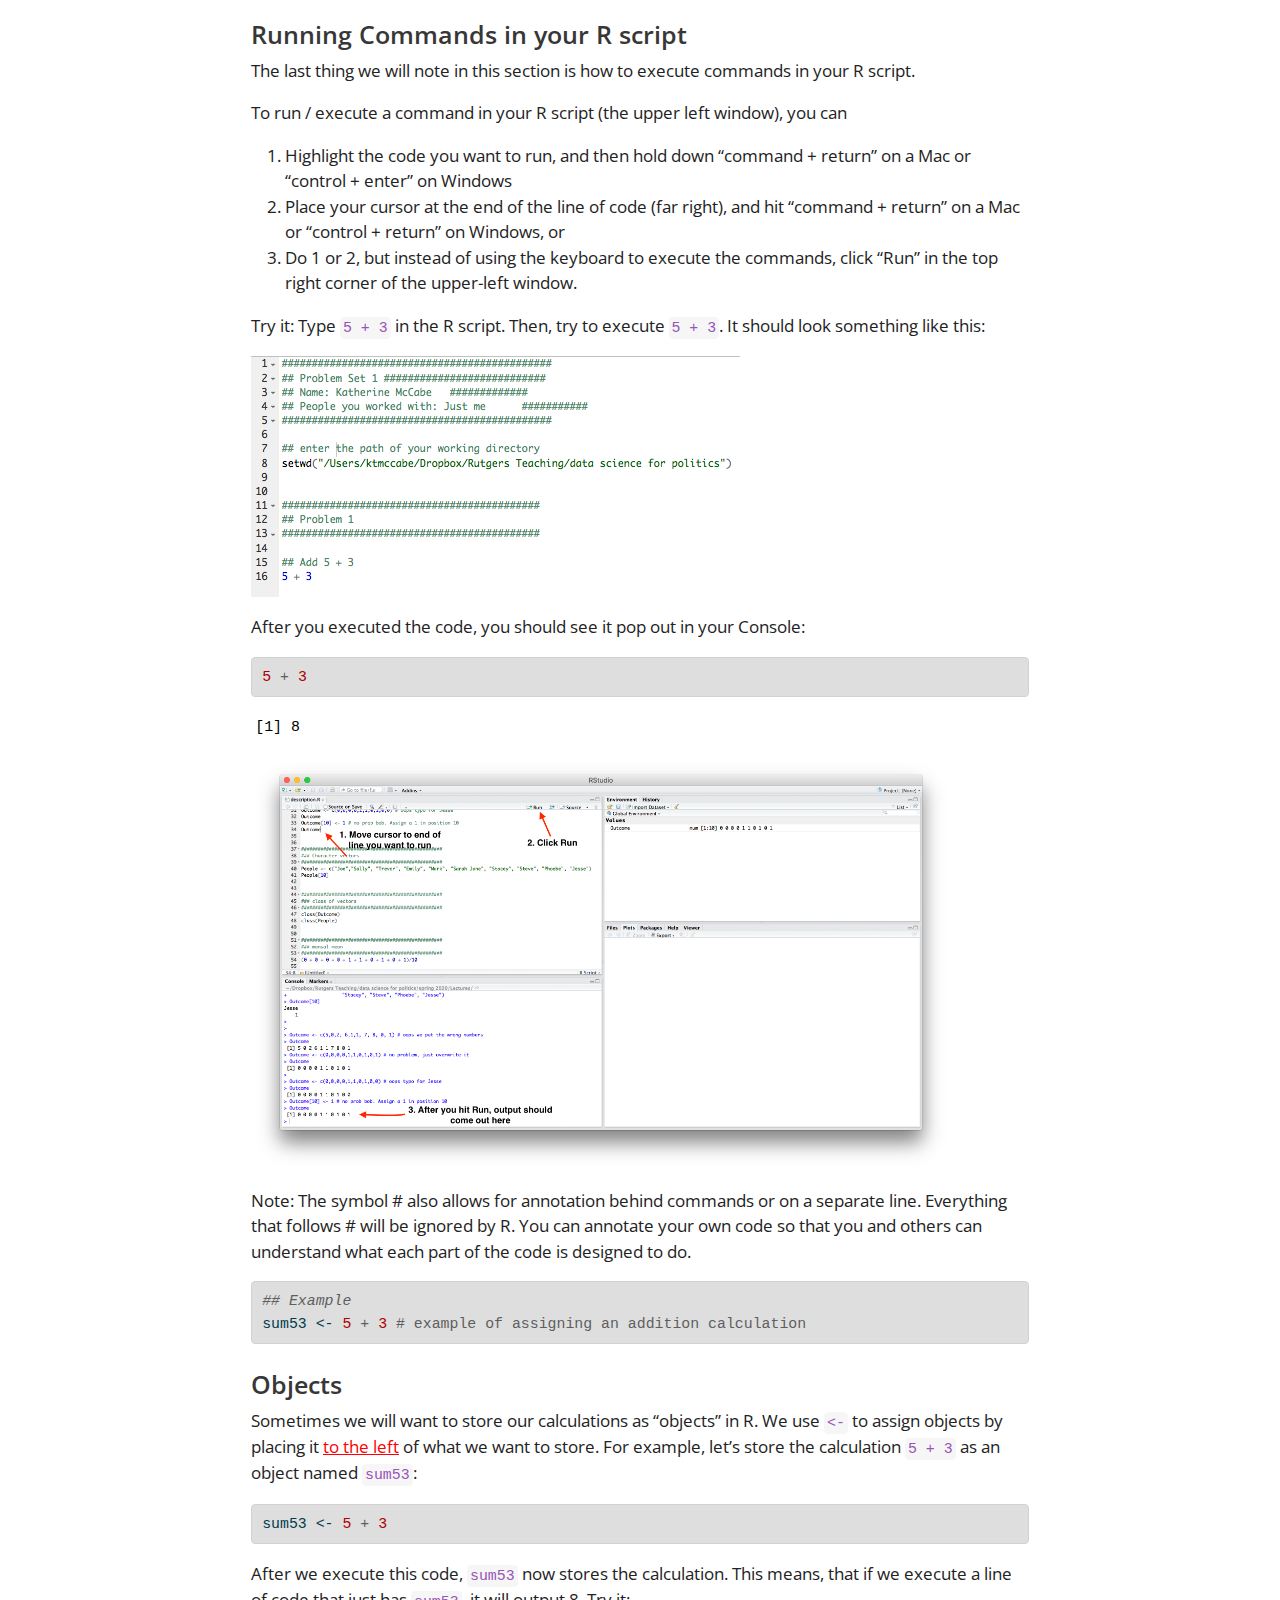
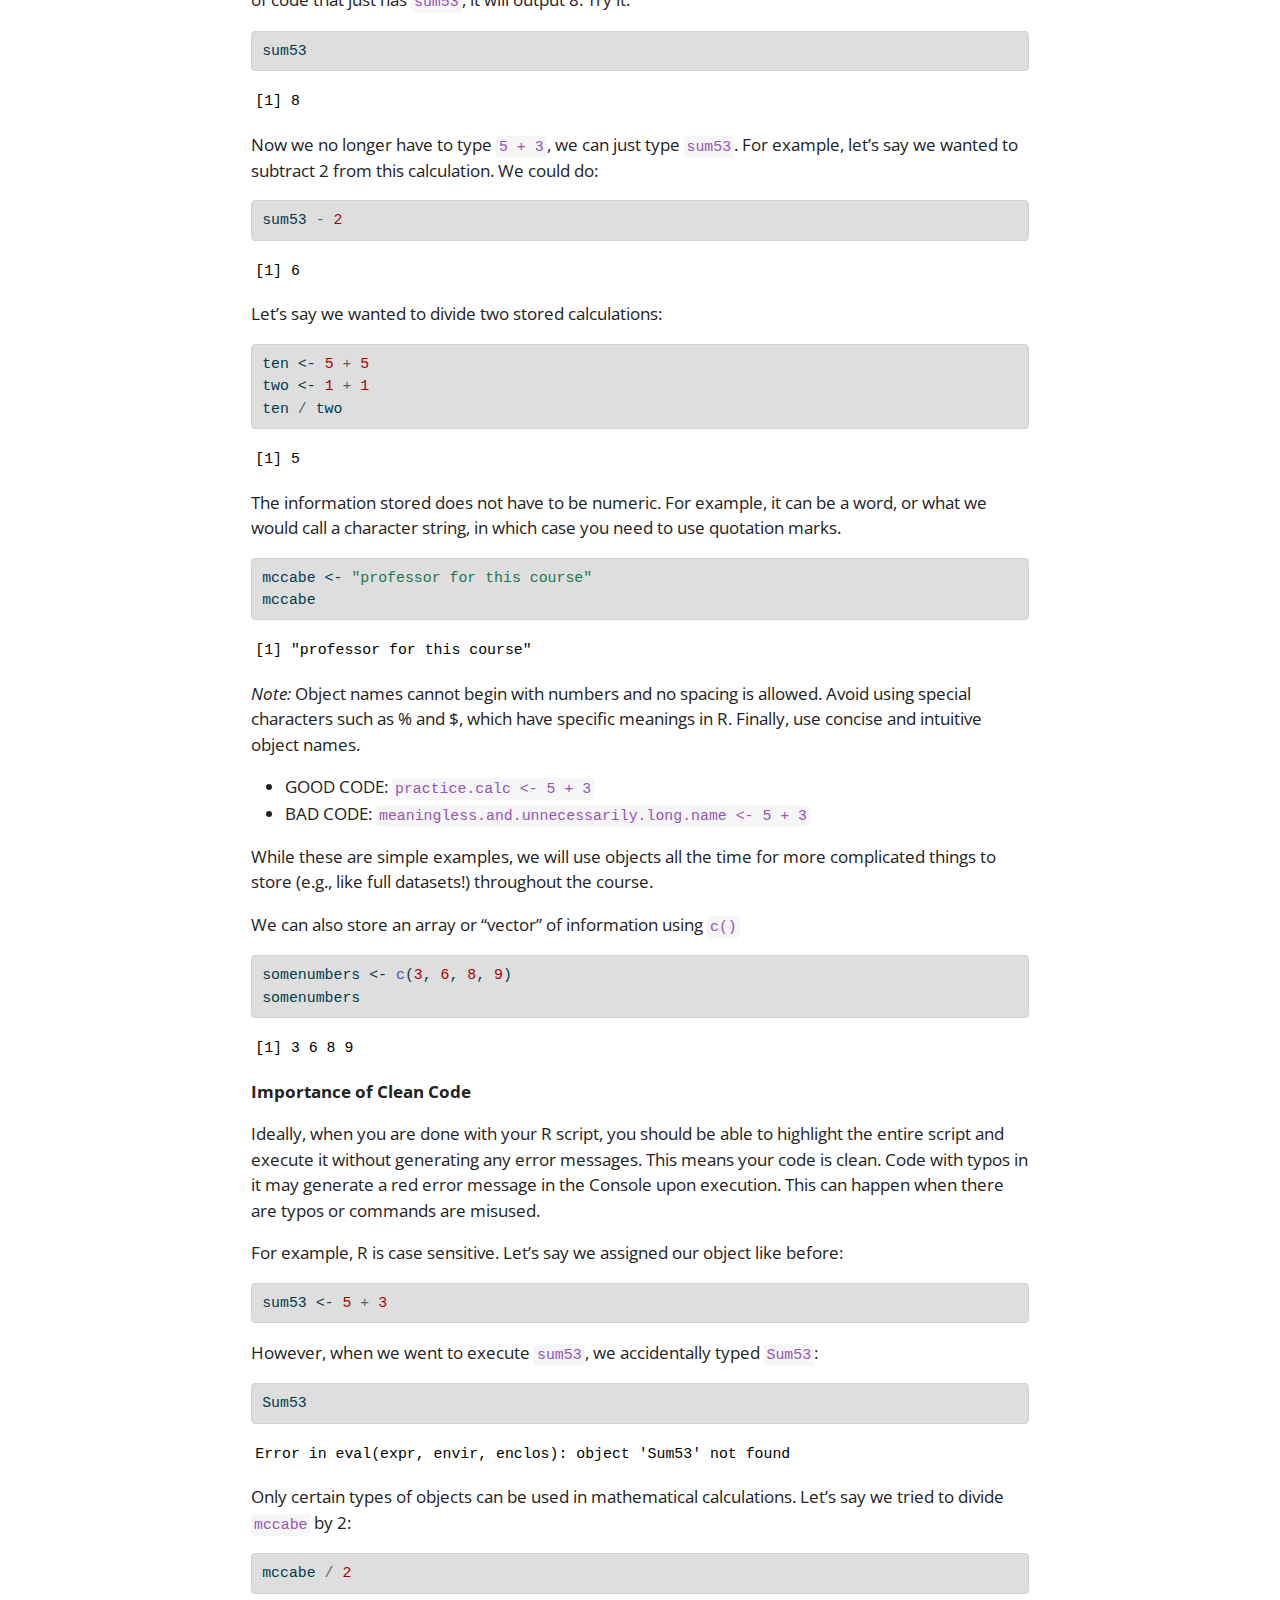
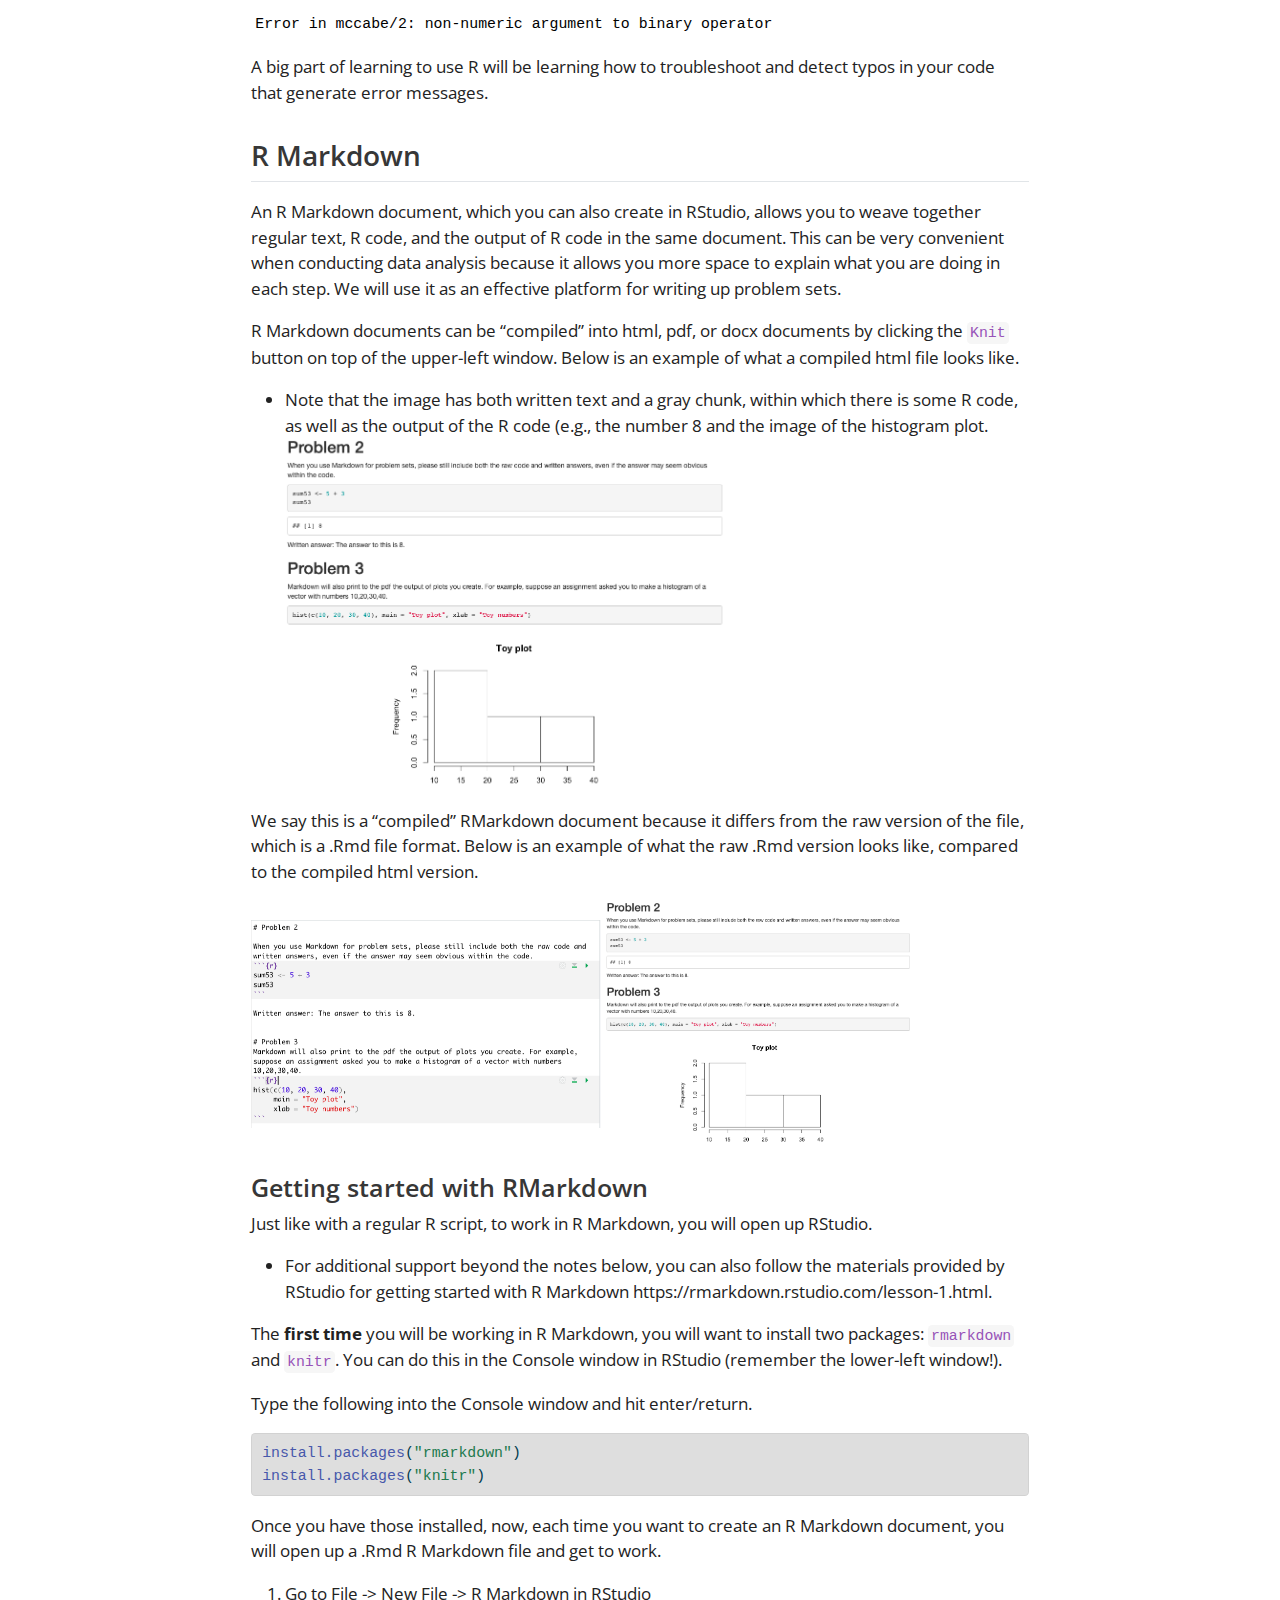
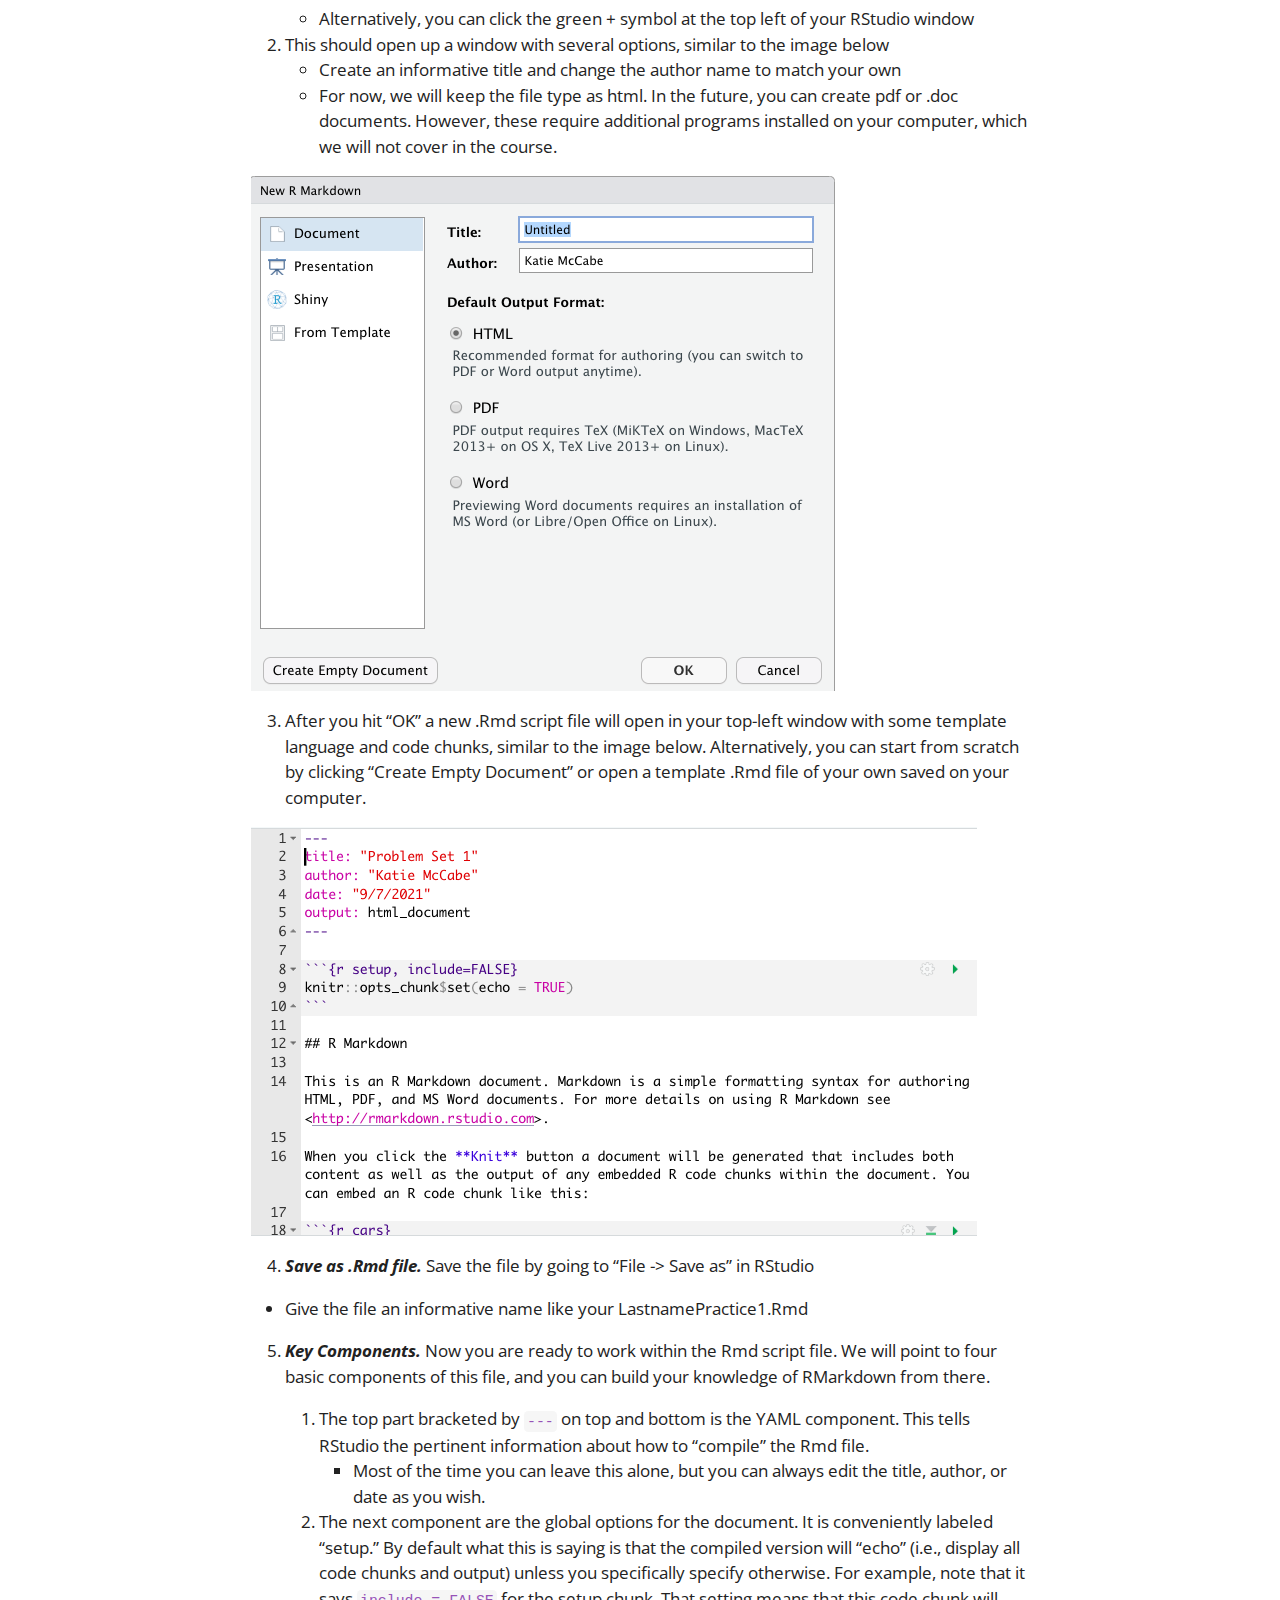
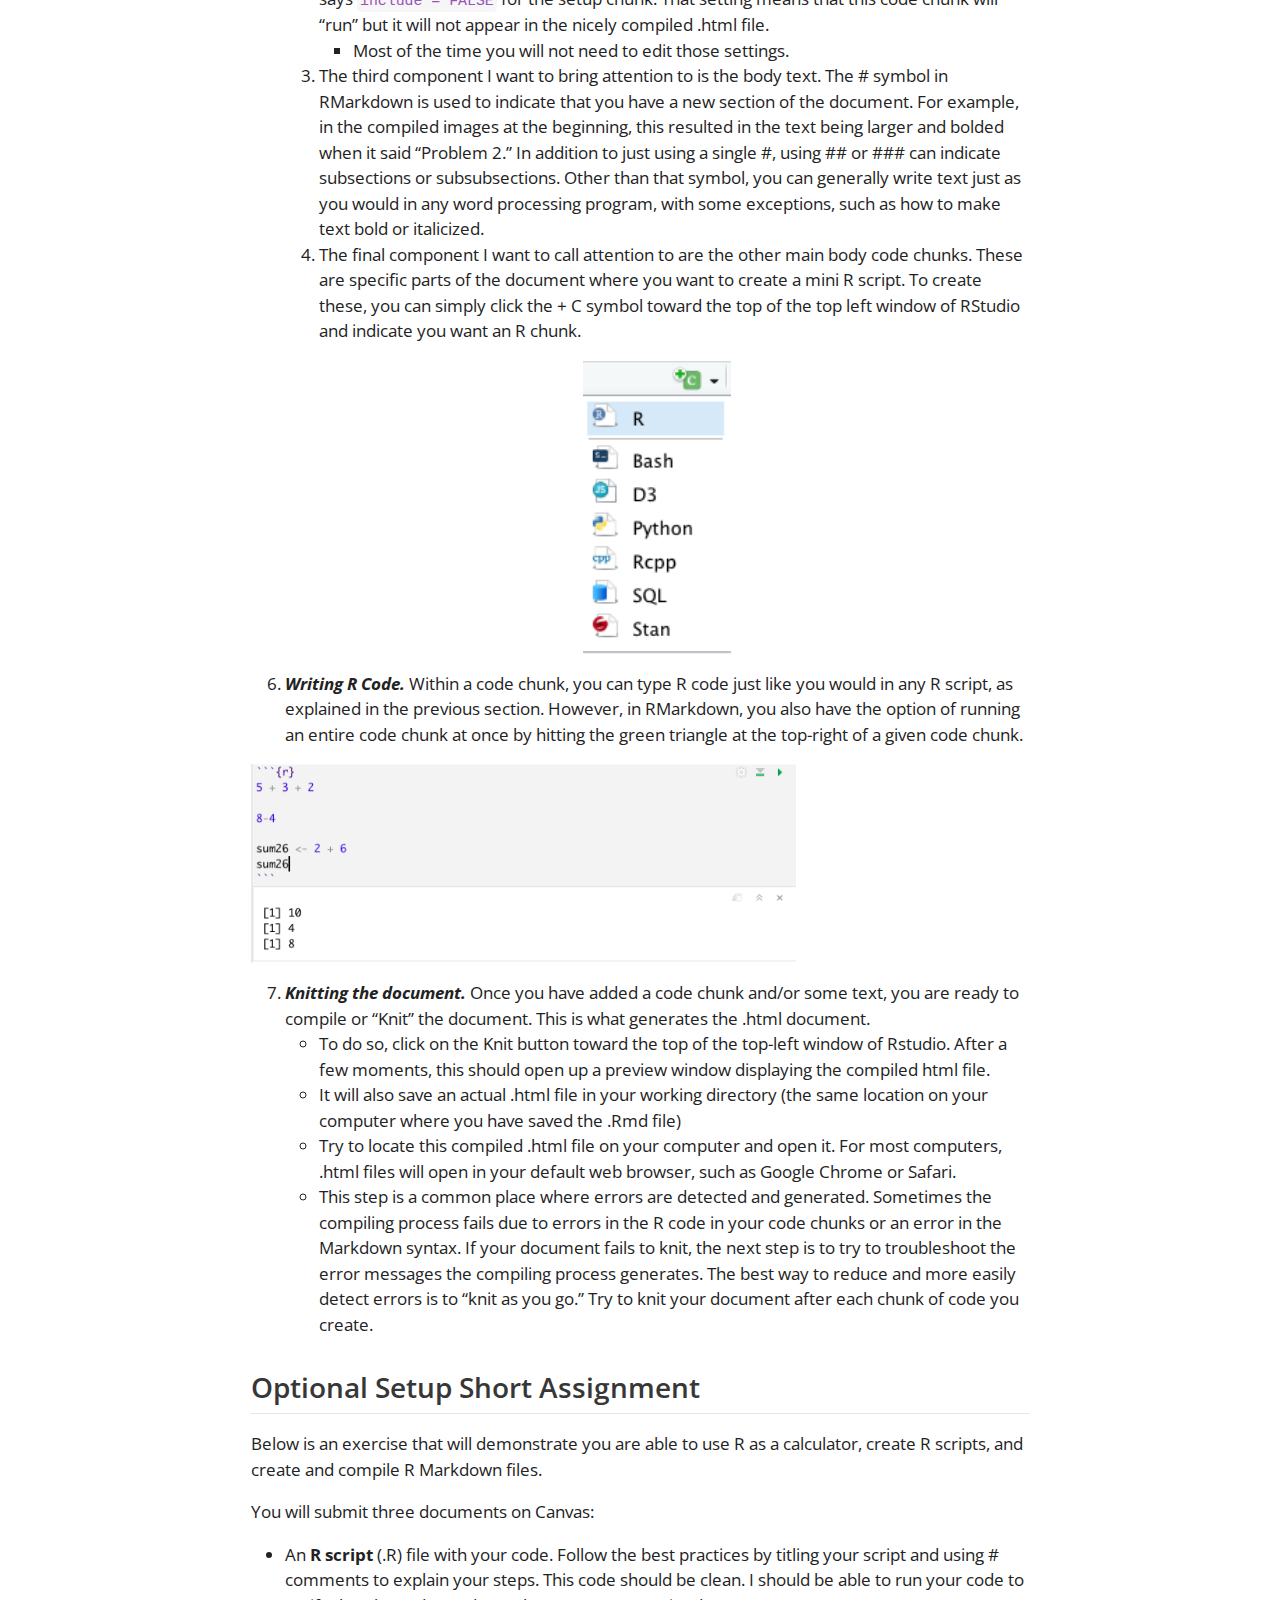
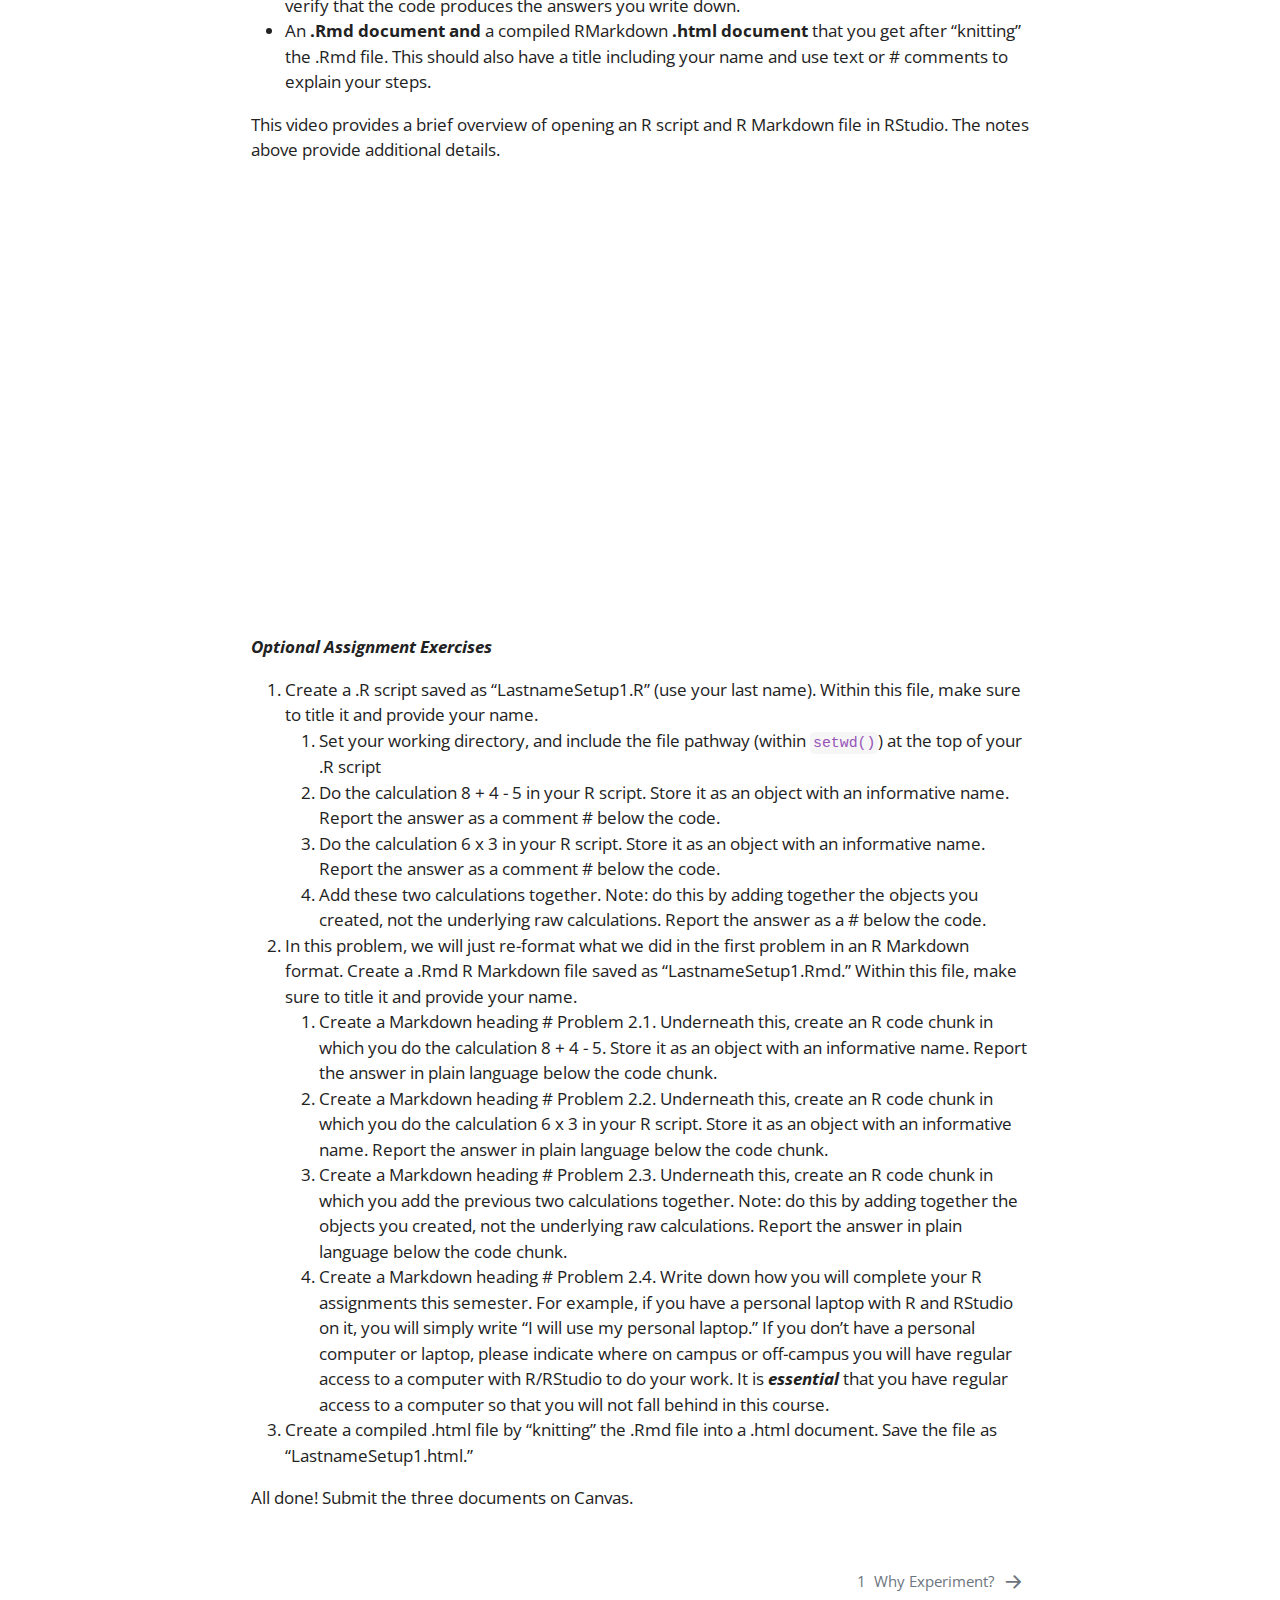
==== commit 210bf873: "add section" ====
--- a/docs/index.html
+++ b/docs/index.html
@@ -196,6 +196,12 @@
   <div class="sidebar-item-container"> 
   <a href="./10-Mediation.html" class="sidebar-item-text sidebar-link">
  <span class="menu-text"><span class="chapter-number">10</span>&nbsp; <span class="chapter-title">Mediation</span></span></a>
+  </div>
+</li>
+        <li class="sidebar-item">
+  <div class="sidebar-item-container"> 
+  <a href="./11-conjoints.html" class="sidebar-item-text sidebar-link">
+ <span class="menu-text"><span class="chapter-number">11</span>&nbsp; <span class="chapter-title">Conjoints</span></span></a>
   </div>
 </li>
     </ul>
